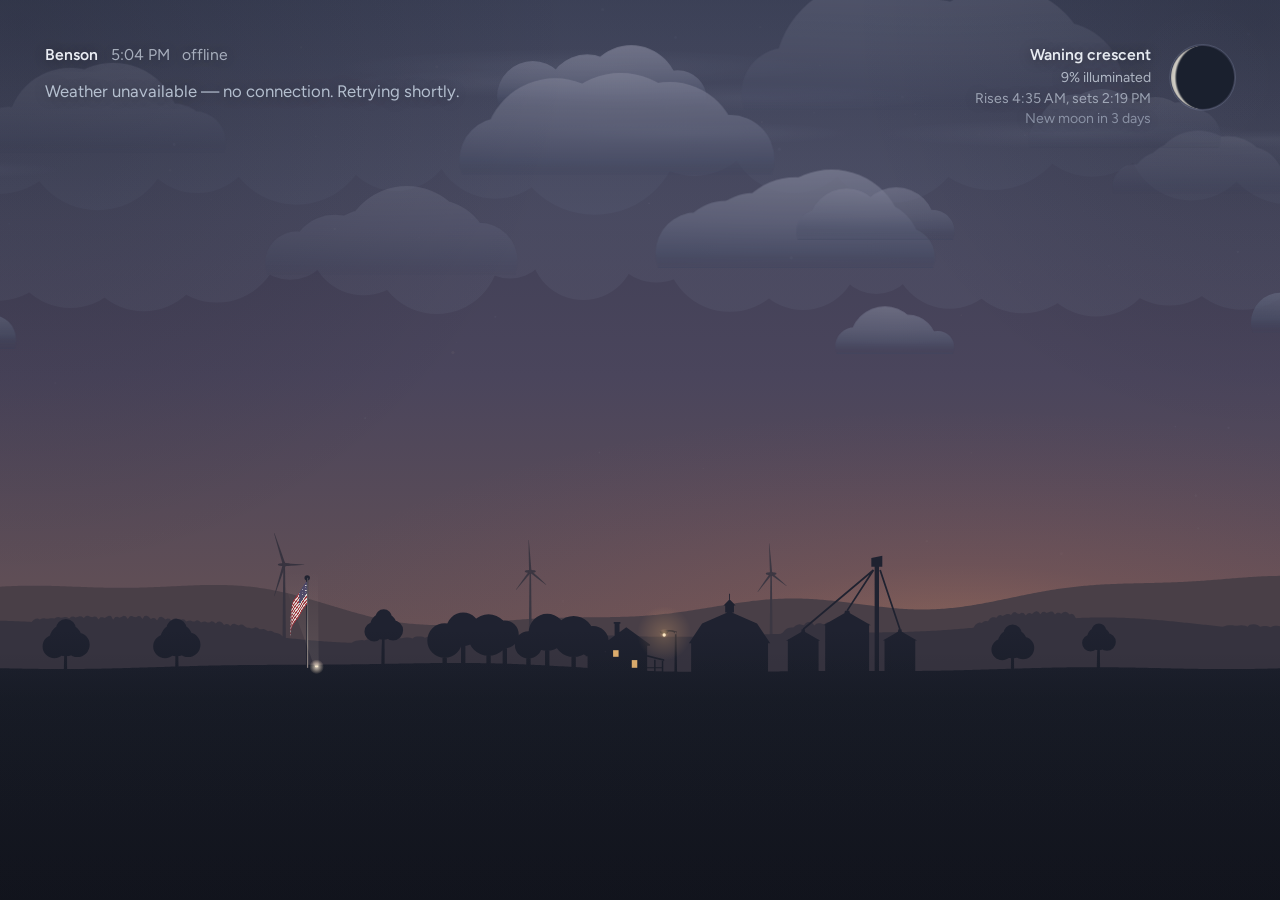
==== index.html @ 3f5baf77 "Build 26: de-duplicate saved places Co-Authored-By: Claude Opus 5.5 <noreply@anthropic.com> Claude-S" ====
<!DOCTYPE html>
<html lang="en">
<head>
<meta charset="UTF-8">
<meta name="viewport" content="width=device-width, initial-scale=1.0, viewport-fit=cover">
<!-- web app (iPhone "Add to Home Screen" / Android "Install") -->
<link rel="manifest" href="manifest.webmanifest">
<link rel="apple-touch-icon" href="apple-touch-icon.png">
<meta name="apple-mobile-web-app-capable" content="yes">
<meta name="mobile-web-app-capable" content="yes">
<meta name="apple-mobile-web-app-title" content="Njord">
<meta name="apple-mobile-web-app-status-bar-style" content="black">
<meta name="theme-color" content="#0b0f16">
<title>Njord Weather</title>
<link rel="preconnect" href="https://fonts.googleapis.com">
<link rel="preconnect" href="https://fonts.gstatic.com" crossorigin>
<link href="https://fonts.googleapis.com/css2?family=Figtree:wght@400;500;600;700&family=Fraunces:opsz,wght@9..144,300;9..144,400&display=swap" rel="stylesheet">
<style>
  * { margin:0; padding:0; box-sizing:border-box; }
  html,body { width:100%; height:100%; overflow:hidden; background:#05070f;
              font-family:Figtree,"Segoe UI",system-ui,sans-serif; }
  #sky { position:fixed; inset:0; display:block; }
  /* Search panel. Hidden until the pointer visits the top-centre strip; it
     retires itself on a deadline so it can never be left open on a desktop. */
  :root{ --topStack: 20px; }
  /* top follows --topStack, which the canvas sets to the bottom of whatever
     it has drawn in the top-centre strip (warning banner, debug badge, both,
     or neither). No fixed clearance to get wrong. */
  #ui{position:fixed;left:50%;top:var(--topStack);transform:translateX(-50%) translateY(-6px);
      width:330px;z-index:10;opacity:0;pointer-events:none;
      transition:opacity .4s ease, transform .4s ease, top .2s ease;
      font:400 11px/1.45 -apple-system,'Segoe UI',Roboto,Helvetica,Arial,sans-serif}
  #ui.on{opacity:1;pointer-events:auto;transform:translateX(-50%) translateY(0)}
  #q{width:100%;padding:10px 15px;background:rgba(10,14,22,.72);color:#eef3ff;
     border:1px solid rgba(200,215,240,.20);border-radius:20px;outline:none;
     font:500 14px/1 Figtree,"Segoe UI",system-ui,sans-serif;
     -webkit-backdrop-filter:blur(10px);backdrop-filter:blur(10px)}
  #q::placeholder{color:rgba(190,204,226,.6)}
  #q:focus{border-color:rgba(120,224,242,.55)}
  #res:empty{display:none}
  #res{margin-top:4px;background:rgba(10,15,28,.9);border:1px solid rgba(160,190,235,.16);
       border-radius:12px;overflow:hidden;
       -webkit-backdrop-filter:blur(9px);backdrop-filter:blur(9px)}
  .r{padding:8px 15px;color:#d2dcec;cursor:pointer;font-size:13px;
     border-bottom:1px solid rgba(160,190,235,.08)}
  .r:last-child{border-bottom:none}
  .r:hover,.r.sel{background:rgba(120,224,242,.14);color:#fff}
  .r i{color:rgba(150,172,206,.72);font-style:normal}
  /* settings: a gear in the search pill opens a panel under it */
  #qrow{position:relative}
  #q{padding-right:46px}
  #gear{position:absolute;right:5px;top:50%;transform:translateY(-50%);width:32px;height:32px;
        border:none;border-radius:50%;background:transparent;color:rgba(200,214,236,.7);
        cursor:pointer;font-size:17px;line-height:32px;text-align:center}
  #gear:hover,#gear.on{background:rgba(120,224,242,.14);color:#fff}
  /* on-screen keyboard (v44): wallpaper hosts pass the mouse through but not
     the keyboard, so the search box can be filled by clicking */
  #q{padding-right:80px}
  #kbBtn{position:absolute;right:40px;top:50%;transform:translateY(-50%);width:32px;height:32px;
         border:none;border-radius:50%;background:transparent;color:rgba(200,214,236,.7);
         cursor:pointer;font-size:16px;line-height:32px;text-align:center;padding:0}
  #kbBtn:hover,#kbBtn.on{background:rgba(120,224,242,.14);color:#fff}
  #kb{margin-top:6px;padding:8px;background:rgba(10,15,28,.93);border:1px solid rgba(160,190,235,.16);
      border-radius:12px;-webkit-backdrop-filter:blur(9px);backdrop-filter:blur(9px);user-select:none}
  #kb[hidden]{display:none}
  #kb .row{display:flex;gap:4px;justify-content:center;margin-top:4px}
  #kb .row:first-child{margin-top:0}
  #kb button{flex:0 0 26px;height:30px;padding:0;border:1px solid rgba(160,190,235,.16);border-radius:7px;
             background:rgba(255,255,255,.05);color:#e6eefb;cursor:pointer;
             font:500 13px/1 Figtree,"Segoe UI",system-ui,sans-serif}
  #kb button:hover{background:rgba(120,224,242,.18);color:#fff}
  #kb button:active{background:rgba(120,224,242,.32)}
  #kb button.wide{flex:1 1 auto}
  #kb button.go{background:rgba(120,224,242,.22);border-color:rgba(120,224,242,.4)}
  #set{margin-top:6px;padding:12px 14px 13px;background:rgba(10,15,28,.93);
       border:1px solid rgba(160,190,235,.16);border-radius:12px;color:#d2dcec;
       font:400 12.5px/1.4 Figtree,"Segoe UI",system-ui,sans-serif;
       -webkit-backdrop-filter:blur(9px);backdrop-filter:blur(9px)}
  #set[hidden]{display:none}
  #set:not([hidden]) ~ #hint{display:none}
  #set h4{font:600 10px/1 Figtree,system-ui,sans-serif;letter-spacing:.14em;text-transform:uppercase;
          color:rgba(150,174,208,.75);margin:12px 0 7px}
  #set h4:first-child{margin-top:0}
  #credits{font-size:10.5px;line-height:1.5;color:rgba(170,188,216,.66)}
  #credits .cr-by{font-weight:600;color:rgba(214,226,246,.85);margin-bottom:3px}
  #credits a{color:rgba(150,222,240,.85);text-decoration:none}
  #credits a:hover{text-decoration:underline}
  .seg{display:flex;gap:5px;flex-wrap:wrap}
  .seg button,.chips button{flex:1;padding:6px 8px;border-radius:8px;cursor:pointer;
       background:rgba(255,255,255,.04);border:1px solid rgba(160,190,235,.16);color:#c6d3e8;
       font:500 12px/1.2 Figtree,"Segoe UI",system-ui,sans-serif;white-space:nowrap}
  .chips{display:grid;grid-template-columns:1fr 1fr;gap:5px}
  .seg button:hover,.chips button:hover{border-color:rgba(120,224,242,.45);color:#fff}
  .seg button.on,.chips button.on{background:rgba(120,224,242,.16);border-color:rgba(120,224,242,.5);color:#fff}
  #homeTxt{color:rgba(200,214,236,.75);margin-bottom:6px}
  #testRow{display:flex;align-items:center;justify-content:space-between;gap:10px}
  #testRow small{display:block;color:rgba(150,174,208,.65);font-size:11px}
  #bTest{flex:0 0 auto;width:42px;height:24px;border-radius:12px;border:1px solid rgba(160,190,235,.25);
         background:rgba(255,255,255,.06);position:relative;cursor:pointer}
  #bTest::after{content:"";position:absolute;left:3px;top:3px;width:16px;height:16px;border-radius:50%;
         background:#9fb0c8;transition:left .15s ease}
  #bTest.on{background:rgba(120,224,242,.35);border-color:rgba(120,224,242,.6)}
  #bTest.on::after{left:21px;background:#fff}
  /* outside test mode the rig does not exist as far as the user can tell */
  body:not(.test) #rig, body:not(.test) #rigTab{display:none}
  #aurPop{position:fixed;z-index:30;max-width:300px;padding:11px 14px;border-radius:10px;
          background:rgba(8,18,16,.94);border:1px solid rgba(120,240,170,.35);color:#d8efe3;
          font:400 12.5px/1.45 Figtree,"Segoe UI",system-ui,sans-serif;
          -webkit-backdrop-filter:blur(9px);backdrop-filter:blur(9px)}
  #aurPop[hidden]{display:none}
  #aurPop b{display:block;color:#9ff5c4;font-weight:600;margin-bottom:4px}
  #hint{text-align:center;color:rgba(200,212,232,.5);margin-top:6px;font:400 11.5px/1 Figtree,system-ui,sans-serif}

  /* ---- test rig --------------------------------------------------------
     Docked left, collapsible, and scrollable. It deliberately does NOT float
     over the middle of the screen: the readouts being tested live in the four
     corners, and a centred panel would hide the thing you are checking. */
  #rig{position:fixed;left:0;top:0;bottom:0;width:318px;z-index:20;
       background:rgba(8,12,22,.93);border-right:1px solid rgba(150,180,230,.18);
       -webkit-backdrop-filter:blur(12px);backdrop-filter:blur(12px);
       overflow-y:auto;overflow-x:hidden;
       font:400 11px/1.45 -apple-system,'Segoe UI',Roboto,Helvetica,Arial,sans-serif;
       color:#c8d6ec;transition:transform .22s ease;padding:0 0 22px}
  #rig.hide{transform:translateX(-318px)}
  #rigTab{position:fixed;left:318px;top:14px;z-index:21;cursor:pointer;
       background:rgba(8,12,22,.93);border:1px solid rgba(150,180,230,.18);
       border-left:none;border-radius:0 4px 4px 0;padding:9px 8px;
       color:#9fb6d8;font-weight:700;font-size:9px;line-height:1;letter-spacing:.14em;
       writing-mode:vertical-rl;transition:left .22s ease;user-select:none}
  #rig.hide + #rigTab{left:0}
  #rigTab:hover{color:#eaf2ff;border-color:rgba(120,224,242,.45)}
  .sec{border-bottom:1px solid rgba(150,180,230,.10);padding:11px 14px 13px}
  .sec h3{font-weight:700;font-size:9px;line-height:1;letter-spacing:.17em;text-transform:uppercase;
          color:rgba(140,168,206,.78);margin-bottom:9px;display:flex;
          justify-content:space-between;align-items:center}
  .sec h3 em{font-style:normal;color:rgba(122,200,236,.9);letter-spacing:.06em}
  .row{display:flex;align-items:center;gap:8px;margin:6px 0}
  .row label{flex:0 0 74px;color:rgba(150,174,208,.85);font-size:10.5px}
  .row output{flex:0 0 62px;text-align:right;color:#dceaff;
              font:600 10.5px/1 ui-monospace,Menlo,Consolas,monospace}
  input[type=range]{flex:1;height:3px;-webkit-appearance:none;appearance:none;
       background:rgba(150,180,230,.24);border-radius:2px;outline:none;min-width:0}
  input[type=range]::-webkit-slider-thumb{-webkit-appearance:none;width:13px;height:13px;
       border-radius:50%;background:#7ec8ee;cursor:pointer;border:none}
  input[type=range]::-moz-range-thumb{width:13px;height:13px;border-radius:50%;
       background:#7ec8ee;cursor:pointer;border:none}
  select,.btn{background:rgba(16,24,40,.9);color:#d6e4fa;
       border:1px solid rgba(150,180,230,.22);border-radius:3px;
       font-weight:500;font-size:10.5px;line-height:1;padding:6px 8px;cursor:pointer;outline:none}
  select{width:100%}
  select:focus,.btn:focus{border-color:rgba(120,224,242,.55)}
  .btn:hover{background:rgba(30,46,74,.95);color:#fff}
  .btn.on{background:rgba(52,120,170,.5);border-color:rgba(120,224,242,.6);color:#fff}
  .btn.warn{border-color:rgba(226,120,110,.5);color:#ffc9c2}
  .btn.warn:hover{background:rgba(120,40,36,.6)}
  .grid{display:grid;grid-template-columns:1fr 1fr;gap:5px}
  .grid3{display:grid;grid-template-columns:1fr 1fr 1fr;gap:5px}
  .grid4{display:grid;grid-template-columns:1fr 1fr 1fr 1fr;gap:4px}
  .pill{font-weight:600;font-size:8.5px;line-height:1;letter-spacing:.1em;text-transform:uppercase;
        padding:3px 6px;border-radius:2px;background:rgba(120,224,242,.16);
        color:#9fdcf2}
  .pill.live{background:rgba(120,220,150,.16);color:#9fe0b4}
  .pill.ovr{background:rgba(240,170,90,.18);color:#ffcc8f}
  #rdout{font:500 10px/1.55 ui-monospace,Menlo,Consolas,monospace;
         color:rgba(176,200,232,.9);white-space:pre}
  #keys{font-weight:400;font-size:10px;line-height:1.7;color:rgba(150,174,208,.8)}
  #keys b{color:#cfe2fa;font-weight:600;display:inline-block;min-width:44px;
          font-family:ui-monospace,Menlo,Consolas,monospace}
  #q2{width:100%;padding:7px 9px;background:rgba(16,24,40,.9);color:#eef3ff;
      border:1px solid rgba(150,180,230,.22);border-radius:3px;outline:none;
      font-weight:500;font-size:10.5px;line-height:1}
  #q2:focus{border-color:rgba(120,224,242,.55)}
  #res2{margin-top:4px;max-height:150px;overflow:auto}
  #res2 .r{padding:6px 8px;font-size:10.5px}

  /* ---- alert detail ----------------------------------------------------
     Opened by clicking the banner. HTML rather than canvas: alert text runs
     to several hundred words with hard line breaks, and wrapping, scrolling
     and text selection are all free here and all painful on a canvas. */
  #alertBox{position:fixed;z-index:30;left:50%;top:0;transform:translateX(-50%);
      width:min(680px,72vw);max-height:76vh;display:none;
      background:rgba(9,13,24,.96);border:1px solid rgba(150,180,230,.22);
      border-radius:5px;box-shadow:0 18px 60px rgba(0,0,0,.55);
      -webkit-backdrop-filter:blur(14px);backdrop-filter:blur(14px);
      font:400 12px/1.6 -apple-system,'Segoe UI',Roboto,Helvetica,Arial,sans-serif;
      color:#cfdcf0;overflow:hidden;flex-direction:column}
  #alertBox.on{display:flex}
  #abHead{padding:12px 15px;display:flex;align-items:flex-start;gap:10px;
      border-bottom:1px solid rgba(150,180,230,.16);flex:0 0 auto}
  #abSev{flex:0 0 auto;font-weight:700;font-size:9px;line-height:1;letter-spacing:.14em;
      text-transform:uppercase;padding:5px 8px;border-radius:3px;margin-top:1px}
  #abTitle{flex:1;min-width:0}
  #abTitle h4{font-weight:700;font-size:14px;line-height:1.35;color:#f2f7ff;margin-bottom:3px}
  #abTitle div{font-weight:400;font-size:10.5px;line-height:1.5;color:rgba(150,174,208,.85)}
  #abClose{flex:0 0 auto;cursor:pointer;color:rgba(150,174,208,.7);
      font-weight:400;font-size:19px;line-height:1;padding:0 3px;user-select:none}
  #abClose:hover{color:#fff}
  #abBody{padding:13px 15px 16px;overflow-y:auto;flex:1 1 auto}
  #abBody h5{font-weight:700;font-size:9px;line-height:1;letter-spacing:.15em;text-transform:uppercase;
      color:rgba(140,168,206,.75);margin:14px 0 5px}
  #abBody h5:first-child{margin-top:0}
  #abBody p{white-space:pre-wrap;word-break:break-word;color:rgba(206,220,240,.92)}
  #abBody p.instr{color:#ffd9a8}
  #abNav{padding:9px 15px;border-top:1px solid rgba(150,180,230,.14);
      display:flex;align-items:center;justify-content:space-between;gap:8px;
      flex:0 0 auto;font-size:10.5px;color:rgba(150,174,208,.8)}
  #abNav button{background:rgba(18,26,44,.9);color:#d6e4fa;
      border:1px solid rgba(150,180,230,.24);border-radius:3px;
      font-weight:500;font-size:10.5px;line-height:1;padding:5px 10px;cursor:pointer}
  #abNav button:hover{background:rgba(32,48,78,.95);color:#fff}
  #abNav button[disabled]{opacity:.35;cursor:default}
  .sevX{background:rgba(214,60,90,.22);color:#ff9fb4}
  .sevS{background:rgba(226,88,60,.22);color:#ffb098}
  .sevM{background:rgba(232,150,52,.22);color:#ffcf92}
  .sevN{background:rgba(226,200,70,.20);color:#f0dd9a}
  .sevU{background:rgba(150,170,200,.18);color:#c2d2e8}
</style>
<link rel="stylesheet" href="phone.css">
</head>
<body>
<!-- Njord Weather app: loading screen (fjord, aurora, longship). phone.js lifts it once the first forecast is in. -->
<div id="njLoad" style="position:fixed;inset:0;z-index:100;background:#0E1A33;transition:opacity .5s ease">
<svg viewBox="0 0 108 200" preserveAspectRatio="xMidYMax slice" style="position:absolute;inset:0;width:100%;height:100%">
<defs><linearGradient id="njSky" x1="0" y1="0" x2="0" y2="1"><stop offset="0" stop-color="#0B1630"/><stop offset=".62" stop-color="#2A3560"/><stop offset="1" stop-color="#6B5478"/></linearGradient></defs>
<rect width="108" height="200" fill="url(#njSky)"/>
<path d="M-4,86 C18,62 40,82 60,66 C76,54 92,60 112,52" stroke="#78F0AA" stroke-opacity=".8" stroke-width="5" fill="none" stroke-linecap="round"/>
<path d="M-4,96 C20,76 42,92 62,78 C78,68 94,72 112,66" stroke="#78E0F2" stroke-opacity=".3" stroke-width="3" fill="none" stroke-linecap="round"/>
<circle cx="84" cy="100" r="6.5" fill="#F4F1E6"/>
<g fill="#fff" fill-opacity=".7"><circle cx="14" cy="40" r=".6"/><circle cx="40" cy="28" r=".5"/><circle cx="70" cy="36" r=".6"/><circle cx="96" cy="80" r=".5"/><circle cx="22" cy="110" r=".5"/></g>
<path fill="#56658E" d="M0,160 L18,140 L30,148 L48,126 L64,142 L80,128 L108,148 L108,200 L0,200 Z"/>
<path fill="#E6ECF6" d="M48,126 L42,133 L45,132 L48,135 L51,132 L54,133 Z"/>
<path fill="#E6ECF6" d="M80,128 L75,133 L78,133 L80,136 L83,133 Z"/>
<path fill="#141B2C" d="M0,176 L22,152 L36,160 L58,138 L78,156 L92,148 L108,158 L108,200 L0,200 Z"/>
<path d="M0,176 L22,152 L36,160 L58,138 L78,156 L92,148 L108,158" fill="none" stroke="#B9C8E8" stroke-opacity=".7" stroke-width="1" stroke-linejoin="round"/>
<rect x="0" y="172" width="108" height="28" fill="#0F1A2C"/>
<g transform="translate(34,150) scale(.42)">
<line x1="56" y1="34" x2="56" y2="76" stroke="#E9D9B8" stroke-width="2.4"/>
<path d="M42,38 L72,38 C75,50 75,60 72,68 L42,68 C45,58 45,48 42,38 Z" fill="#C8463C"/>
<path d="M42,38 L72,38 C75,50 75,60 72,68 L42,68 C45,58 45,48 42,38 Z M49,38 L49,68 M57,38 L57,68 M65,38 L65,68" fill="none" stroke="#F1E6D0" stroke-width="2"/>
<path d="M28,76 L84,76 C82,83 74,87 56,87 C40,87 31,83 28,76 Z" fill="#E9D9B8"/>
<path d="M84,76 C88,72 90,68 88,64 M28,76 C24,72 23,68 25,64" stroke="#E9D9B8" stroke-width="3" fill="none" stroke-linecap="round"/></g>
<path d="M8,188 C18,185 24,191 34,188 C44,185 50,191 60,188 C70,185 76,191 86,188 C94,186 98,189 102,188" stroke="#7FC8E6" stroke-opacity=".8" stroke-width="1.4" fill="none" stroke-linecap="round"/>
</svg>
<div style="position:absolute;left:0;right:0;top:20%;text-align:center;color:#F4F1E6;font:300 40px/1.1 Fraunces,Georgia,serif;letter-spacing:.5px;text-shadow:0 2px 12px rgba(0,0,0,.4)">Njord Weather
<div style="font:500 13px/1.4 Figtree,system-ui,sans-serif;letter-spacing:.18em;text-transform:uppercase;opacity:.7;margin-top:10px">Reading the sky&hellip;</div></div>
</div>
<canvas id="sky"></canvas>
<div id="aurPop" hidden><b></b><span></span></div>
<div id="ui">
  <div id="qrow">
    <input id="q" placeholder="Search a place" autocomplete="off" spellcheck="false">
    <button id="kbBtn" title="On-screen keyboard" aria-label="On-screen keyboard">&#9000;</button>
    <button id="gear" title="Settings" aria-label="Settings">&#9881;</button>
  </div>
  <!-- v48: keyboard first, results under it, so suggestions appearing while you
       type never push the keys out from under your cursor -->
  <div id="kb" hidden></div>
  <div id="res"></div>
  <div id="set" hidden>
    <h4>Units</h4>
    <div class="seg"><button data-units="imperial">&deg;F &middot; mph</button><button data-units="metric">&deg;C &middot; km/h</button></div>
    <h4>Clock</h4>
    <div class="seg"><button data-clock="12">12-hour</button><button data-clock="24">24-hour</button></div>
    <h4>Home location</h4>
    <div id="homeTxt"></div>
    <div class="seg"><button id="sHomeSet">Make current place home</button></div>
    <div class="seg" style="margin-top:5px"><button id="sHomeGo">Go home</button><button id="sDevice">Use device location</button></div>
    <div id="locMsg" style="margin-top:6px;font-size:11.5px;color:rgba(200,214,236,.72)"></div>
    <h4>Show</h4>
    <div class="chips">
      <button data-show="showHourly">Hourly timeline</button>
      <button data-show="showCards">Daily forecast</button>
      <button data-show="showMoon">Moon</button>
      <button data-show="showSunArc">Daylight</button>
      <button data-show="showTurbines">Wind turbines</button>
      <button data-show="showFlag">Flag</button>
      <button data-show="flagDesign">Country flag</button>
      <button data-show="flagLight">Flag light</button>
      <button data-show="showAurora">Aurora</button>
      <button data-show="showLandmarks">Landmarks</button>
      <button data-show="rainOnGlass">Rain on glass</button>
    </div>
    <h4>About</h4>
    <div id="credits">
      <div id="appVer" class="cr-by" hidden></div>
      <div class="cr-by">Designed and directed by Aaran</div>
      <div style="margin-bottom:4px">Built with AI assistance (Claude and Copilot).</div>
      Weather, geocoding, elevation and satellite data by <a href="https://open-meteo.com/" target="_blank" rel="noopener">Open-Meteo.com</a> (CC BY 4.0).
      Terrain from Copernicus DEM GLO-90; ground type from Copernicus Climate Change Service / ERA5 information.
      US alerts from the National Weather Service; aurora data from NOAA SWPC.
      Flags by <a href="https://flagpedia.net/" target="_blank" rel="noopener">Flagpedia.net</a>.
      Holidays from <a href="https://date.nager.at/" target="_blank" rel="noopener">Nager.Date</a>.
      Not affiliated with or endorsed by NOAA or the National Weather Service. Forecasts are for general interest only.
    </div>
  </div>
  <div id="hint">Enter to choose, Esc to close</div>
</div>

<!-- ===================== TEST RIG ===================== -->
<div id="rig">
  <div class="sec">
    <h3>Weather Test Rig <em id="rigMode">LIVE</em></h3>
    <div class="grid">
      <button class="btn warn" id="bReset">Reset all &rarr; live</button>
      <button class="btn" id="bSynth">Synthetic feed</button>
    </div>
  </div>

  <div class="sec">
    <h3>Place <span class="pill" id="pPlace"></span></h3>
    <input id="q2" placeholder="Search a city&hellip;" autocomplete="off" spellcheck="false">
    <div id="res2"></div>
    <div class="grid3" style="margin-top:6px">
      <button class="btn" data-city="Willmar|45.1219|-95.0433|America/Chicago|21000|US">Willmar</button>
      <button class="btn" data-city="Reykjavik|64.1466|-21.9426|Atlantic/Reykjavik|135000|IS">Reykjavik</button>
      <button class="btn" data-city="Tromso|69.6492|18.9553|Europe/Oslo|77000|NO">Troms&oslash;</button>
      <button class="btn" data-city="Singapore|1.3521|103.8198|Asia/Singapore|5600000|SG">Singapore</button>
      <button class="btn" data-city="Sydney|-33.8688|151.2093|Australia/Sydney|5300000|AU">Sydney</button>
      <button class="btn" data-city="Ushuaia|-54.8019|-68.303|America/Argentina/Ushuaia|57000|AR">Ushuaia</button>
    </div>
    <div style="margin-top:7px;color:rgba(150,174,208,.62);font-size:9.5px">
      Selecting a place clears every override below and returns to live data.
    </div>
  </div>

  <div class="sec">
    <h3>Time <span class="pill" id="pTime">live</span></h3>
    <div class="row"><label>Hour</label>
      <input type="range" id="sHour" min="0" max="1439" step="5" value="720">
      <output id="oHour">--</output></div>
    <div class="row"><label>Day offset</label>
      <input type="range" id="sDay" min="-180" max="180" step="1" value="0">
      <output id="oDay">0 d</output></div>
    <div class="grid4" style="margin-top:6px">
      <button class="btn" id="bRise">Rise</button>
      <button class="btn" id="bNoon">Noon</button>
      <button class="btn" id="bSet">Set</button>
      <button class="btn" id="bMid">Midnight</button>
    </div>
    <div class="row" style="margin-top:8px"><label>Play &times;</label>
      <input type="range" id="sSpeed" min="0" max="5000" step="50" value="0">
      <output id="oSpeed">off</output></div>
  </div>

  <div class="sec">
    <h3>Conditions <span class="pill" id="pCond">live</span></h3>
    <div id="skySrc" style="margin:-2px 0 7px;font-size:10px;color:rgba(150,174,208,.75)"></div>
    <select id="selCode"></select>
    <div class="grid4" style="margin-top:6px">
      <button class="btn" data-preset="clear">Clear</button>
      <button class="btn" data-preset="rain">Rain</button>
      <button class="btn" data-preset="snow">Snow</button>
      <button class="btn" data-preset="thunder">Storm</button>
      <button class="btn" data-preset="fog">Fog</button>
      <button class="btn" data-preset="blizzard">Blizzard</button>
      <button class="btn" data-preset="wind">Windy</button>
      <button class="btn" data-preset="overcast">Grey</button>
    </div>
    <div class="row" style="margin-top:8px"><label>Cloud</label>
      <input type="range" id="sCloud" min="0" max="100" step="1" value="50">
      <output id="oCloud">--</output></div>
    <div class="row"><label>Intensity</label>
      <input type="range" id="sRate" min="0" max="100" step="1" value="60">
      <output id="oRate">--</output></div>
  </div>

  <div class="sec">
    <h3>Wind <span class="pill" id="pWind">live</span></h3>
    <div class="row"><label>Sustained</label>
      <input type="range" id="sWind" min="0" max="80" step="1" value="8">
      <output id="oWind">--</output></div>
    <div class="row"><label>Gust</label>
      <input type="range" id="sGust" min="0" max="110" step="1" value="12">
      <output id="oGust">--</output></div>
    <div class="row"><label>From</label>
      <input type="range" id="sDir" min="0" max="359" step="1" value="270">
      <output id="oDir">--</output></div>
  </div>

  <div class="sec">
    <h3>Readings <span class="pill" id="pTemp">live</span></h3>
    <div class="row"><label>Temp</label>
      <input type="range" id="sTemp" min="-60" max="130" step="1" value="60">
      <output id="oTemp">--</output></div>
    <div class="row"><label>Feels</label>
      <input type="range" id="sFeel" min="-80" max="140" step="1" value="58">
      <output id="oFeel">--</output></div>
    <div class="row"><label>Humidity</label>
      <input type="range" id="sHum" min="0" max="100" step="1" value="60">
      <output id="oHum">--</output></div>
  </div>

  <div class="sec">
    <h3>Warnings <span class="pill" id="pWarn">live</span></h3>
    <div class="grid4">
      <button class="btn" data-alert="extreme">Extreme</button>
      <button class="btn" data-alert="severe">Severe</button>
      <button class="btn" data-alert="moderate">Moderate</button>
      <button class="btn" data-alert="minor">Minor</button>
    </div>
    <div class="grid3" style="margin-top:5px">
      <button class="btn" data-alert="multi">3 at once</button>
      <button class="btn" data-alert="long">Long text</button>
      <button class="btn warn" data-alert="none">Clear</button>
    </div>
    <div style="margin-top:7px;color:rgba(150,174,208,.62);font-size:9.5px">
      Live alerts come from api.weather.gov and only exist for US places.
      Click the banner on the wallpaper to read the full text.
    </div>
  </div>

  <div class="sec">
    <h3>Aurora <span class="pill" id="pAur">live</span></h3>
    <div class="grid4">
      <button class="btn" data-aur="">Live</button>
      <button class="btn" data-aur="2">Quiet</button>
      <button class="btn" data-aur="5">G1</button>
      <button class="btn" data-aur="7">G3</button>
    </div>
    <div id="aurTxt" style="margin-top:7px;color:rgba(150,174,208,.75);font-size:10px;white-space:pre-line"></div>
  </div>
  <div class="sec">
    <h3>Landscape <span class="pill" id="pLand">live</span></h3>
    <select id="selLM" style="width:100%;margin-bottom:6px"></select>
    <div id="lmTxt" style="margin:-2px 0 7px;color:rgba(150,174,208,.75);font-size:10px"></div>
    <div class="grid4">
      <button class="btn" data-terrain="">Live</button>
      <button class="btn" data-terrain="flat">Flat</button>
      <button class="btn" data-terrain="mountains">Mtns</button>
      <button class="btn" data-terrain="fjord">Fjord</button>
    </div>
    <div class="grid4" style="margin-top:5px">
      <button class="btn" data-biome="green">Green</button>
      <button class="btn" data-biome="dry">Steppe</button>
      <button class="btn" data-biome="desert">Desert</button>
      <button class="btn" data-biome="cold">Tundra</button>
    </div>
    <div class="grid4" style="margin-top:5px">
      <button class="btn" data-settle="farm">Farm</button>
      <button class="btn" data-settle="town">Town</button>
      <button class="btn" data-settle="city">City</button>
      <button class="btn" data-settle="wild">Wild</button>
    </div>
    <div style="margin-top:7px;color:rgba(150,174,208,.62);font-size:9.5px">
      Live skyline comes from elevation data, ground type from last year's
      rainfall and temperature, and farm/town/city from population. Click a
      ground type or setting again to return it to live.
    </div>
  </div>
  <div class="sec">
    <h3>Units &amp; display</h3>
    <div class="grid">
      <button class="btn" id="bUnits">&deg;F &middot; mph</button>
      <button class="btn" id="bClock">12-hour</button>
    </div>
    <div class="grid" style="margin-top:5px">
      <button class="btn on" id="bCards">Days</button>
      <button class="btn on" id="bHourly">Timeline</button>
      <button class="btn on" id="bMoon">Moon</button>
      <button class="btn on" id="bArc">Daylight</button>
    </div>
    <div class="grid" style="margin-top:5px">
      <button class="btn on" id="bTurb">Turbines</button>
      <button class="btn on" id="bFlag">Flag</button>
    </div>
    <div class="grid" style="margin-top:5px">
      <button class="btn on" id="bFlagD">Country flag</button>
      <button class="btn on" id="bFlagL">Flag light</button>
    </div>
    <div style="margin-top:7px;color:rgba(150,174,208,.62);font-size:9.5px">
      Units re-fetch from the API in the requested unit, so a live feed stays
      authoritative rather than being converted twice.
    </div>
  </div>

  <div class="sec">
    <h3>Computed output</h3>
    <div id="rdout">&mdash;</div>
  </div>

  <div class="sec">
    <h3>Keyboard</h3>
    <div id="keys">
      <b>~</b> show / hide this panel<br>
      <b>[ ]</b> hour back / forward<br>
      <b>{ }</b> ten minutes<br>
      <b>, .</b> day back / forward<br>
      <b>- =</b> month back / forward<br>
      <b>\</b> jump past local midnight<br>
      <b>0</b> reset everything to live<br>
      <b>1-9</b> condition presets<br>
      <b>`</b> clear condition override<br>
      <b>u</b> toggle units<br>
      <b>p</b> play / pause time<br>
      <b>w</b> open / close the warning<br>
      <b>esc</b> close the warning
    </div>
  </div>
</div>
<div id="rigTab">TEST RIG</div>

<!-- alert detail, opened by clicking the banner -->
<div id="alertBox">
  <div id="abHead">
    <span id="abSev" class="sevU">&mdash;</span>
    <div id="abTitle"><h4>&mdash;</h4><div>&mdash;</div></div>
    <span id="abClose" title="Close (Esc)">&times;</span>
  </div>
  <div id="abBody"></div>
  <div id="abNav">
    <button id="abPrev">&larr; Prev</button>
    <span id="abCount">&mdash;</span>
    <button id="abNext">Next &rarr;</button>
  </div>
</div>
<script>
"use strict";
/* =========================================================================
   WEATHER — living desktop wallpaper
   Hero  : a layered prairie landscape whose light, colour and depth carry
           the current conditions. Motion is deliberately slow and ambient:
           drifting clouds, leaning trees, a rain curtain, falling snow, a
           yard light after dusk. See LANDSCAPE SCENE below.
   Panels: now (temp, feels-like, wind), a shaded moon with phase and
           rise/set, a 24-hour timeline carrying daylight, sunrise/sunset,
           temperature, precipitation chance and wind, and a four-day list
           with temperature range bars.
   All astronomy is self-contained: NOAA solar equations, Meeus ch.47 lunar
   ephemeris, and a bisection rise/set solver. No key, no library.
   Weather via keyless Open-Meteo; degrades to a readable offline state -
   the sky, sun arc and moon are pure astronomy and keep working with no
   network at all.

   Notes on a few things that are less obvious than they look:
     - Precipitation angle comes from the ratio of wind speed to the drop's
       own fall speed, not from a constant, so it scales with the forecast
       and with the canvas instead of being decorative.
     - Clouds are pre-rendered to offscreen sprites once per look-change.
       Rebuilding them on the scene's 20s refresh cost ~30 canvases a minute
       and snapped every cloud back to its seed position.
     - The particle field is topped up rather than reseeded for the same
       reason: a full reseed teleported the rain three times a minute.
     - Rise/set is solved by bisection against each body's own horizon
       (-0.833 deg for the sun, +0.125 for the moon), which is the almanac
       convention, and it is checked against an independent algebraic
       solution to within about a minute.
   ========================================================================= */

/* ---- debug: time travel -------------------------------------------------
   Swaps the global Date, so sky, sun, moon, forecast alignment and the clock
   all move together. Set CONFIG.debugTime false to unbind.
     [  ]   hour back / forward        {  }   ten minutes
     ,  .   day  back / forward        -  =   month
     \\      jump to just after local midnight
     0      back to real time
     1-9    force a demo condition (see DEMO below); ` clears it            */
let TIME_OFFSET = 0;
let DEMO = null;
(function installDebug(){
  const _Date = Date;
  class ShiftedDate extends _Date {
    constructor(...a){ if(a.length === 0) super(_Date.now() + TIME_OFFSET); else super(...a); }
    static now(){ return _Date.now() + TIME_OFFSET; }
  }
  window.Date = ShiftedDate;
  const MIN = 60000, HOUR = 60*MIN, DAY = 24*HOUR;
  function invalidate(){ lastDraw = 0; if(typeof rebuildScene === "function") rebuildScene(); }
  function nudge(ms){ TIME_OFFSET += ms; invalidate();
    if(typeof syncRig === "function") syncRig(); }
  window.addEventListener("keydown", e => {
    if(typeof CONFIG === "undefined" || !CONFIG.debugTime || !CONFIG.testMode) return;
    if(document.activeElement && document.activeElement.tagName === "INPUT") return;
    if(e.key >= "1" && e.key <= "9"){ applyPreset(PRESET_ORDER[+e.key - 1]); e.preventDefault(); return; }
    if(e.key === "`"){ delete OVERRIDE.code; delete OVERRIDE.cloud; delete OVERRIDE.rate;
                       applyOverrides(); syncRig(); e.preventDefault(); return; }
    if(e.key === "~"){ toggleRig(); e.preventDefault(); return; }
    if(e.key === "u"){ toggleUnits(); e.preventDefault(); return; }
    if(e.key === "p"){ PLAY = PLAY ? 0 : 600; syncRig(); e.preventDefault(); return; }
    switch(e.key){
      case "[": nudge(-HOUR); break;
      case "]": nudge( HOUR); break;
      case "{": nudge(-10*MIN); break;
      case "}": nudge( 10*MIN); break;
      case ",": nudge(-DAY); break;
      case ".": nudge( DAY); break;
      case "-": nudge(-30*DAY); break;
      case "=": case "+": nudge(30*DAY); break;
      case "\\": {
        const p = zonedParts(new Date(), PLACE.tz);
        nudge(((1440 - (p.hour*60 + p.minute)) % 1440 + 60) * MIN);
        break;
      }
      case "0": resetAll(); break;
      default: return;
    }
    e.preventDefault();
  });
})();

/* ======================= CONFIG — edit this block ======================== */
const CONFIG = {
  units      : "imperial",   // "imperial" (F, mph, in) or "metric" (C, km/h, mm)
  clock24    : false,
  showSunArc : true,
  showMoon   : true,
  showHourly : true,
  showCards  : true,
  showTurbines: true,        // small wind farm on open farm/town land
  showFlag   : true,         // flag on the near ground, flying downwind
  flagDesign : true,         // show the place's country flag on the cloth
  flagLight  : true,         // small ground light on the flag after dusk
  flagFade   : 0.45,         // daytime fade so the flag sits in the scene (0 = full colour)
  debugTime  : true,
  testMode   : false,        // test rig + debug keys; toggled from the settings gear
  showLandmarks: true,       // famous structures near the place (Eiffel Tower, Opera House ...)
  showAurora : true,         // aurora curtains, note under the moon, storm (!) on day list
  rainOnGlass: true,         // drops landing and running down the "window" in rain
  maxFPS     : 30,           // ceiling; the loop idles far below this
  intensity  : 1.0,          // global multiplier on particle counts
  search     : true,
  /* Fallback if geolocation is blocked and nothing is saved. */
  home       : { name:"Benson, MN", short:"Benson",
                 lat:45.3142, lng:-95.5759, tz:"America/Chicago", pop:3480, cc:"US" }
};

/* ---- small helpers ------------------------------------------------------ */
const d2r = d => Math.PI * d / 180;
const r2d = r => 180 * r / Math.PI;
const clamp = (v,a,b) => Math.max(a, Math.min(b, v));
const lerp  = (a,b,t) => a + (b - a) * t;
const smooth = t => t*t*(3 - 2*t);
const norm360 = d => ((d % 360) + 360) % 360;
function rnd(){ return Math.random(); }
function rndSeeded(seed){
  let s = seed >>> 0;
  return () => { s ^= s<<13; s>>>=0; s ^= s>>>17; s ^= s<<5; s>>>=0; return s/4294967296; };
}

/* A sandboxed iframe (SharePoint preview) throws on any localStorage touch,
   so every access goes through this guard. Persistence is a nicety. */
const STORE = {
  get(k){ try { return window.localStorage.getItem(k); } catch(e){ return null; } },
  set(k,v){ try { window.localStorage.setItem(k,v); return true; } catch(e){ return false; } }
};
/* Settings chosen in the gear panel persist across sessions. */
const SETTING_KEYS = ["units","clock24","showHourly","showCards","showMoon","showSunArc",
                      "showTurbines","showFlag","flagDesign","flagLight","testMode","showAurora","showLandmarks","rainOnGlass"];
(function restoreSettings(){
  try {
    const j = JSON.parse(STORE.get("weather.settings") || "null");
    if(j) for(const k of SETTING_KEYS) if(k in j && k !== "testMode") CONFIG[k] = j[k];
    /* test mode is per session: a wallpaper should always start as a wallpaper */
    const h = JSON.parse(STORE.get("weather.home") || "null");
    if(h && isFinite(h.lat) && isFinite(h.lng)) CONFIG.home = h;
  } catch(e){}
})();
let SAVED_SETTINGS = "";
function saveSettings(){
  const o = {}; for(const k of SETTING_KEYS) o[k] = CONFIG[k];
  const j = JSON.stringify(o);
  if(j === SAVED_SETTINGS) return;          // syncRig runs often; only write on a real change
  SAVED_SETTINGS = j;
  STORE.set("weather.settings", j);
}
/* ---- time zones --------------------------------------------------------- */
let TZ_OK = true;
try { new Intl.DateTimeFormat("en-US",{timeZone:"UTC"}).format(new Date()); }
catch(e){ TZ_OK = false; }
function zonedParts(date, tz){
  if(!TZ_OK || !tz){
    return { year:date.getFullYear(), month:date.getMonth()+1, day:date.getDate(),
             hour:date.getHours(), minute:date.getMinutes(), second:date.getSeconds() };
  }
  const f = new Intl.DateTimeFormat("en-US",{ timeZone:tz, hour12:false,
    year:"numeric", month:"2-digit", day:"2-digit",
    hour:"2-digit", minute:"2-digit", second:"2-digit" });
  const p = {};
  for(const part of f.formatToParts(date)) if(part.type !== "literal") p[part.type] = parseInt(part.value,10);
  p.hour = p.hour % 24;
  return p;
}
function tzOffsetMin(date, tz){
  if(!TZ_OK || !tz) return -date.getTimezoneOffset();
  const p = zonedParts(date, tz);
  const asUTC = Date.UTC(p.year, p.month-1, p.day, p.hour, p.minute, p.second);
  return Math.round((asUTC - (date.getTime() - date.getMilliseconds())) / 60000);
}

/* ---- NOAA solar core ---------------------------------------------------- */
function julianDay(y,m,d){
  if(m<=2){ y-=1; m+=12; }
  const A=Math.floor(y/100), B=2-A+Math.floor(A/4);
  return Math.floor(365.25*(y+4716))+Math.floor(30.6001*(m+1))+d+B-1524.5;
}
const jC = jd => (jd-2451545)/36525;
const jdFromDate = date =>
  julianDay(date.getUTCFullYear(), date.getUTCMonth()+1, date.getUTCDate())
  + (date.getUTCHours()+date.getUTCMinutes()/60+date.getUTCSeconds()/3600)/24;
function gL(t){ let L=280.46646+t*(36000.76983+0.0003032*t); L%=360; return L<0?L+360:L; }
const gA  = t => 357.52911+t*(35999.05029-0.0001537*t);
function ceq(t){ const m=d2r(gA(t));
  return Math.sin(m)*(1.914602-t*(0.004817+0.000014*t))
       + Math.sin(2*m)*(0.019993-0.000101*t)
       + Math.sin(3*m)*0.000289; }
function aL(t){ const om=125.04-1934.136*t; return gL(t)+ceq(t)-0.00569-0.00478*Math.sin(d2r(om)); }
function obl(t){ const s=21.448-t*(46.8150+t*(0.00059-0.001813*t)), om=125.04-1934.136*t;
  return 23+(26+s/60)/60+0.00256*Math.cos(d2r(om)); }
const solarDec = t => r2d(Math.asin(Math.sin(d2r(obl(t)))*Math.sin(d2r(aL(t)))));
function eclToEq(lon, lat, eps){
  const l=d2r(lon), b=d2r(lat), e=d2r(eps);
  return {
    ra : norm360(r2d(Math.atan2(Math.sin(l)*Math.cos(e) - Math.tan(b)*Math.sin(e), Math.cos(l)))),
    dec: r2d(Math.asin(Math.sin(b)*Math.cos(e) + Math.cos(b)*Math.sin(e)*Math.sin(l)))
  };
}
function gmst(jd){
  const T = (jd-2451545)/36525;
  return norm360(280.46061837 + 360.98564736629*(jd-2451545)
                 + 0.000387933*T*T - T*T*T/38710000);
}
/* Altitude of a body at (ra,dec) seen from a place, at a given instant. */
function altOf(ra, dec, lat, lng, jd){
  const H = norm360(gmst(jd) + lng - ra);
  const ha = H > 180 ? H - 360 : H;
  return { ha, alt: r2d(Math.asin(
      Math.sin(d2r(lat))*Math.sin(d2r(dec))
    + Math.cos(d2r(lat))*Math.cos(d2r(dec))*Math.cos(d2r(ha)) )) };
}
function sunSky(place, date){
  const jd = jdFromDate(date), t = jC(jd);
  const eq = eclToEq(aL(t), 0, obl(t));
  const r = altOf(eq.ra, eq.dec, place.lat, place.lng, jd);
  return { ra:eq.ra, dec:eq.dec, ha:r.ha, alt:r.alt };
}

/* ---- Meeus ch.47 lunar ephemeris ---------------------------------------- */
const SYNODIC = 29.530588853;
function moonEcl(t){
  const Lp = norm360(218.3164477 + 481267.88123421*t),
        D  = norm360(297.8501921 + 445267.1114034*t),
        M  = norm360(357.5291092 +  35999.0502909*t),
        Mp = norm360(134.9633964 + 477198.8675055*t),
        F  = norm360( 93.2720950 + 483202.0175233*t);
  const R = d2r;
  const lon = Lp
    + 6.288774*Math.sin(R(Mp))      + 1.274027*Math.sin(R(2*D - Mp))
    + 0.658314*Math.sin(R(2*D))     + 0.213618*Math.sin(R(2*Mp))
    - 0.185116*Math.sin(R(M))       - 0.114332*Math.sin(R(2*F))
    + 0.058793*Math.sin(R(2*D - 2*Mp))
    + 0.057066*Math.sin(R(2*D - M - Mp))
    + 0.053322*Math.sin(R(2*D + Mp))
    + 0.045758*Math.sin(R(2*D - M))
    - 0.040923*Math.sin(R(M - Mp))  - 0.034720*Math.sin(R(D))
    - 0.030383*Math.sin(R(M + Mp))  + 0.015327*Math.sin(R(2*D - 2*F))
    - 0.012528*Math.sin(R(Mp + 2*F))+ 0.010980*Math.sin(R(Mp - 2*F));
  const lat =
      5.128122*Math.sin(R(F))       + 0.280602*Math.sin(R(Mp + F))
    + 0.277693*Math.sin(R(Mp - F))  + 0.173237*Math.sin(R(2*D - F))
    + 0.055413*Math.sin(R(2*D + F - Mp))
    + 0.046271*Math.sin(R(2*D - F - Mp))
    + 0.032573*Math.sin(R(2*D + F)) + 0.017198*Math.sin(R(2*Mp + F))
    + 0.009266*Math.sin(R(2*D + Mp - F));
  const dist = 385000.56
    - 20905.355*Math.cos(R(Mp))     - 3699.111*Math.cos(R(2*D - Mp))
    -  2955.968*Math.cos(R(2*D))    -  569.925*Math.cos(R(2*Mp));
  return { lon: norm360(lon), lat, dist };
}
function moonSky(place, date){
  const jd = jdFromDate(date), t = jC(jd);
  const m = moonEcl(t), eq = eclToEq(m.lon, m.lat, obl(t));
  const r = altOf(eq.ra, eq.dec, place.lat, place.lng, jd);
  return { ra:eq.ra, dec:eq.dec, ha:r.ha, alt:r.alt, dist:m.dist };
}
function moonPhase(date){
  const t = jC(jdFromDate(date));
  const m = moonEcl(t), sunLon = aL(t);
  const psi = Math.acos(clamp(Math.cos(d2r(m.lat))*Math.cos(d2r(m.lon - sunLon)), -1, 1));
  const Rsun = 149598000;
  const i = Math.atan2(Rsun*Math.sin(psi), m.dist - Rsun*Math.cos(psi));
  const illum = (1 + Math.cos(i))/2;
  const elong = norm360(m.lon - sunLon);
  const phase = elong/360;                      // 0 new, 0.5 full
  let name;
  if(phase<0.02||phase>0.98) name="New Moon";
  else if(phase<0.23) name="Waxing Crescent";
  else if(phase<0.27) name="First Quarter";
  else if(phase<0.48) name="Waxing Gibbous";
  else if(phase<0.52) name="Full Moon";
  else if(phase<0.73) name="Waning Gibbous";
  else if(phase<0.77) name="Last Quarter";
  else name="Waning Crescent";
  const perDay = 360/SYNODIC;
  return { illum, waxing: elong < 180, name, phase, elong,
           toFull: norm360(180 - elong)/perDay,
           toNew : norm360(360 - elong)/perDay };
}

/* ---- rise / set ---------------------------------------------------------
   Scan the local day at a coarse step, find where altitude crosses the
   body's standard horizon, then bisect. h0 differs by body: the sun's upper
   limb clears at -0.833 deg once refraction is allowed for, while the moon's
   own parallax puts its centre at about +0.125 deg at the same moment. Both
   are the conventions almanacs use, so the answers match published tables.
   Returns local minutes-after-midnight, or null when the body never crosses
   (polar day/night, or a moon that simply stays up all day).             */
function riseSet(place, date, body){
  const h0 = body === "sun" ? -0.833 : 0.125;
  const p = zonedParts(date, place.tz);
  const offMin = tzOffsetMin(date, place.tz);
  /* local midnight, expressed as a UTC instant */
  const midnightUTC = Date.UTC(p.year, p.month-1, p.day, 0, 0, 0) - offMin*60000;
  const altAtMin = mins => {
    const d = new Date(midnightUTC + mins*60000);
    const s = body === "sun" ? sunSky(place, d) : moonSky(place, d);
    return s.alt - h0;
  };
  let rise = null, set = null;
  const STEP = 10;
  let prev = altAtMin(0);
  for(let m = STEP; m <= 1440; m += STEP){
    const cur = altAtMin(m);
    if(prev < 0 && cur >= 0 && rise === null) rise = bisect(altAtMin, m-STEP, m);
    if(prev >= 0 && cur < 0 && set === null)  set  = bisect(altAtMin, m-STEP, m);
    prev = cur;
    if(rise !== null && set !== null) break;
  }
  const up0 = altAtMin(0) >= 0;
  return { rise, set, alwaysUp: rise===null && set===null && up0,
                      alwaysDown: rise===null && set===null && !up0 };
}
function bisect(f, lo, hi){
  for(let i=0;i<40;i++){
    const mid = (lo+hi)/2;
    if(f(lo) * f(mid) <= 0) hi = mid; else lo = mid;
  }
  return (lo+hi)/2;
}

/* Coherent up-span rather than almanac-style same-day events.
   An almanac prints "today's rise" and "today's set" even when they belong to
   different daylight periods - at Reykjavik in June the sun sets at 00:04 and
   rises at 02:55 on the same date, and those two are NOT a pair. An arc needs
   a span it can actually sweep, so pair a rise with the set that follows it. */
function crossings(place, fromMs, hours, body){
  const h0 = body === "sun" ? -0.833 : 0.125;
  const f = ms => (body === "sun" ? sunSky : moonSky)(place, new Date(ms)).alt - h0;
  const out = [];
  const STEP = 10*60000;
  let prev = f(fromMs);
  for(let ms = fromMs + STEP; ms <= fromMs + hours*3600000; ms += STEP){
    const cur = f(ms);
    if(prev < 0 && cur >= 0) out.push({ t: bisectMs(f, ms-STEP, ms), type:"rise" });
    if(prev >= 0 && cur < 0) out.push({ t: bisectMs(f, ms-STEP, ms), type:"set"  });
    prev = cur;
  }
  return out;
}
function bisectMs(f, lo, hi){
  for(let i=0;i<44;i++){
    const mid = (lo+hi)/2;
    if(f(lo) * f(mid) <= 0) hi = mid; else lo = mid;
  }
  return (lo+hi)/2;
}
/* The up-span containing `now`, else the next one. Times are absolute ms. */
function upWindow(place, nowMs, body){
  const ev = crossings(place, nowMs - 36*3600000, 84, body);
  const h0 = body === "sun" ? -0.833 : 0.125;
  const upNow = (body === "sun" ? sunSky : moonSky)(place, new Date(nowMs)).alt - h0 >= 0;
  if(!ev.length) return { rise:null, set:null, alwaysUp:upNow, alwaysDown:!upNow };
  for(let i=0;i<ev.length;i++){
    if(ev[i].type !== "rise") continue;
    const s = ev.find(e => e.type === "set" && e.t > ev[i].t);
    if(!s) continue;
    if(nowMs <= s.t) return { rise: ev[i].t, set: s.t, alwaysUp:false, alwaysDown:false };
  }
  const lastRise = [...ev].reverse().find(e => e.type === "rise");
  return { rise: lastRise ? lastRise.t : null, set: null, alwaysUp:upNow, alwaysDown:!upNow };
}
/* Almanac-style events inside the local calendar day, for the readouts. */
function localEvents(place, date, body){
  const p = zonedParts(date, place.tz);
  const off = tzOffsetMin(date, place.tz);
  const mid = Date.UTC(p.year, p.month-1, p.day, 0, 0, 0) - off*60000;
  const ev = crossings(place, mid, 24, body);
  const toMin = t => (t - mid)/60000;
  const rise = ev.find(e => e.type === "rise");
  const set  = ev.find(e => e.type === "set");
  const h0 = body === "sun" ? -0.833 : 0.125;
  const up0 = (body === "sun" ? sunSky : moonSky)(place, new Date(mid)).alt - h0 >= 0;
  return { rise: rise ? toMin(rise.t) : null,
           set : set  ? toMin(set.t)  : null,
           alwaysUp  : !ev.length &&  up0,
           alwaysDown: !ev.length && !up0 };
}

/* ---- WMO weather codes --------------------------------------------------
   Open-Meteo reports WMO 4677. Each code maps to a label, a sky state and a
   precipitation behaviour with a 0..1 rate that drives particle counts. The
   rate is what makes "light rain" and "heavy rain" look different rather than
   just being labelled differently.                                        */
const WMO = {
  0 : { label:"Clear",             sky:"clear",     precip:null },
  1 : { label:"Mainly Clear",      sky:"few",       precip:null },
  2 : { label:"Partly Cloudy",     sky:"scattered", precip:null },
  3 : { label:"Overcast",          sky:"overcast",  precip:null },
  45: { label:"Fog",               sky:"overcast",  precip:"fog", rate:0.7 },
  48: { label:"Freezing Fog",      sky:"overcast",  precip:"fog", rate:0.9 },
  51: { label:"Light Drizzle",     sky:"overcast",  precip:"drizzle", rate:0.30 },
  53: { label:"Drizzle",           sky:"overcast",  precip:"drizzle", rate:0.50 },
  55: { label:"Heavy Drizzle",     sky:"overcast",  precip:"drizzle", rate:0.75 },
  56: { label:"Freezing Drizzle",  sky:"overcast",  precip:"sleet",   rate:0.40 },
  57: { label:"Freezing Drizzle",  sky:"overcast",  precip:"sleet",   rate:0.70 },
  61: { label:"Light Rain",        sky:"overcast",  precip:"rain",    rate:0.35 },
  63: { label:"Rain",              sky:"overcast",  precip:"rain",    rate:0.62 },
  65: { label:"Heavy Rain",        sky:"overcast",  precip:"rain",    rate:1.00 },
  66: { label:"Freezing Rain",     sky:"overcast",  precip:"sleet",   rate:0.55 },
  67: { label:"Freezing Rain",     sky:"overcast",  precip:"sleet",   rate:0.90 },
  71: { label:"Light Snow",        sky:"overcast",  precip:"snow",    rate:0.35 },
  73: { label:"Snow",              sky:"overcast",  precip:"snow",    rate:0.62 },
  75: { label:"Heavy Snow",        sky:"overcast",  precip:"snow",    rate:1.00 },
  77: { label:"Snow Grains",       sky:"overcast",  precip:"snow",    rate:0.30 },
  80: { label:"Light Showers",     sky:"scattered", precip:"rain",    rate:0.40 },
  81: { label:"Showers",           sky:"scattered", precip:"rain",    rate:0.70 },
  82: { label:"Violent Showers",   sky:"overcast",  precip:"rain",    rate:1.00 },
  85: { label:"Snow Showers",      sky:"scattered", precip:"snow",    rate:0.50 },
  86: { label:"Heavy Snow Showers",sky:"overcast",  precip:"snow",    rate:0.95 },
  95: { label:"Thunderstorm",      sky:"overcast",  precip:"rain",    rate:0.80, thunder:true },
  96: { label:"Storm, Hail",       sky:"overcast",  precip:"hail",    rate:0.85, thunder:true },
  99: { label:"Storm, Heavy Hail", sky:"overcast",  precip:"hail",    rate:1.00, thunder:true }
};
function wmo(code){ return WMO[code] || WMO[3]; }

/* Wind thresholds, in the display unit. Blizzard follows the NWS sense:
   heavy snow plus a strong sustained wind, which is a different scene from
   snow alone - the flakes go sideways and visibility collapses. */
const windMPH = v => CONFIG.units === "imperial" ? v : v*0.621371;
function classify(code, windSpeed, cloudPct){
  const w = wmo(code);
  const mph = windMPH(windSpeed || 0);
  const out = {
    code, label: w.label, sky: w.sky,
    precip: w.precip, rate: w.rate || 0,
    thunder: !!w.thunder, blizzard:false, windy:false, mph
  };
  if(out.precip === "snow" && out.rate >= 0.5 && mph >= 30){
    out.blizzard = true; out.label = "Blizzard"; out.rate = Math.max(out.rate, 0.9);
  } else if(!out.precip && mph >= 25){
    out.windy = true;
    out.label = (cloudPct >= 60 ? "Windy, Cloudy" : "Windy");
  } else if(out.precip && mph >= 28){
    out.windy = true;
  }
  return out;
}

/* ---- weather ------------------------------------------------------------ */
let WX_ERR = null;
/* ---- Open-Meteo rate limits ---------------------------------------------
   The free API allows 600 calls/min, 5,000/hour and 10,000/day PER IP, and a
   request for many coordinates is weighed as that many calls. A new city's
   skyline is ~289 elevation points, so clicking through a few cities in the
   rig used to burn the hourly budget in minutes - after which the FORECAST
   was refused too and the wallpaper said "Weather unavailable" or "last
   update failed" with no reason given. Now every Open-Meteo call goes through
   omFetch(): a 429 sets a shared cool-down, nothing else is sent until it
   ends (retries during a block only extend it), and the reason is kept so
   the wallpaper can say what actually happened.
   On a company network everyone shares one public IP, so other people's
   Open-Meteo use counts against the same budget. */
let WX_WHY = "", WX_RETRY_AT = 0, WX_FETCHED = 0;
/* where the forecast on screen came from: "om" Open-Meteo, "nws" the NOAA
   backup (US only), "cache" the last good forecast saved in this browser */
let WX_SRC = "om", WX_SRC_AT = 0;
let OM_BLOCK_UNTIL = 0, OM_BLOCK_WHY = "";
const realNow = () => Date.now() - TIME_OFFSET;          // rate limits run on the real clock
const omBlocked = () => realNow() < OM_BLOCK_UNTIL;
const errText = e => e == null ? "unknown" : e.reason || e.message || String(e);
function omNoteLimit(reason){
  const r = String(reason || "").toLowerCase(), now = realNow();
  let wait = 5*60000;
  if(r.includes("minut")) wait = 65000;
  else if(r.includes("hour")) wait = (60 - new Date(now).getUTCMinutes())*60000 + 60000;   // limit resets on the hour
  else if(r.includes("dai") || r.includes("day")) wait = 60*60000;                        // re-check hourly, not every 15 s
  else if(r.includes("month")) wait = 6*3600e3;
  OM_BLOCK_UNTIL = Math.max(OM_BLOCK_UNTIL, now + wait);
  OM_BLOCK_WHY = reason || "rate limit";
}
/* v51 (app build 2): answers kept in memory for a while, so flipping between
   places - or back to one you just looked at - asks no server twice. */
const JCACHE = new Map();
function cachedJSON(url, maxAge, get){
  const c = JCACHE.get(url);
  if(c && Date.now() - c.at < maxAge) return Promise.resolve(c.data);
  const load = get || (u => fetch(u).then(r => r.ok ? r.json() : Promise.reject("HTTP " + r.status)));
  return load(url).then(d => {
    JCACHE.delete(url); JCACHE.set(url, { at: Date.now(), data: d });
    if(JCACHE.size > 40) JCACHE.delete(JCACHE.keys().next().value);
    return d;
  });
}
function omFetch(url){
  if(omBlocked()) return Promise.reject({ status: 429, reason: OM_BLOCK_WHY + " (waiting)", skipped: true });
  return fetch(url).then(r => {
    if(r.ok) return r.json();
    return r.json().catch(() => ({})).then(j => {
      const e = { status: r.status, reason: (j && j.reason) || ("HTTP " + r.status) };
      if(r.status === 429) omNoteLimit(e.reason);
      return Promise.reject(e);
    });
  }, e => Promise.reject({ status: 0,
    reason: "could not reach Open-Meteo (offline, blocked by the network, or refused without a reply)" }));
}
/* one short phrase for the wallpaper itself */
function wxWhyShort(){
  if(/limit/i.test(WX_WHY)) return /dai|day/i.test(WX_WHY) ? "daily limit reached" : /hour/i.test(WX_WHY) ? "hourly limit reached" : "rate limited";
  if(/could not reach/.test(WX_WHY)) return "no connection";
  if(/^HTTP/.test(WX_WHY)) return "service error";
  if(/^processing/.test(WX_WHY)) return "bad data";
  return "";
}
let WX = null, WX_LIVE = null, WX_STATE = "loading", wxTimer = null, wxFails = 0;
/* ---- test-rig state ----------------------------------------------------
   OVERRIDE holds only what the operator has explicitly pinned; anything absent
   falls through to the live feed. Declared here, not with the rig UI, so the
   boot sequence can read it. */
const OVERRIDE = {};
const RIG = { autoSynth: true, synthetic: false };
let PLAY = 0, PLAY_AT = 0, PLAY_SYNC = 0;
function loadWeather(){
  /* A forecast fetched for this place in the last 10 minutes is still
     current: use it instead of asking Open-Meteo again. */
  try {
    const j = JSON.parse(STORE.get(wxCacheKey()) || "null");
    if(j && j.src === "om" && realNow() - j.at < 10*60000){
      const c = loadSavedForecast();
      if(c){ acceptWX(c.wx, "om", c.at); WX_FETCHED = c.at; wxFails = 0; WX_WHY = ""; return; }
    }
  } catch(e){}
  const imp = CONFIG.units === "imperial";
  const P = PLACE, stamp = P.lat + "," + P.lng;
  const u = "https://api.open-meteo.com/v1/forecast"
    + "?latitude=" + P.lat + "&longitude=" + P.lng
    + "&current=temperature_2m,apparent_temperature,relative_humidity_2m,is_day,"
    + "weather_code,cloud_cover,wind_speed_10m,wind_direction_10m,wind_gusts_10m,precipitation"
    + "&hourly=temperature_2m,precipitation_probability,weather_code,"
    + "wind_speed_10m,wind_direction_10m,wind_gusts_10m,"
    + "precipitation,rain,showers,snowfall"
    + "&daily=weather_code,temperature_2m_max,temperature_2m_min,"
    + "precipitation_probability_max,precipitation_sum,wind_speed_10m_max,"
    + "wind_gusts_10m_max,wind_direction_10m_dominant"
    + "&forecast_days=10"          /* 10 days: the extended list needs them */
    + "&timezone=" + encodeURIComponent(P.tz || "auto")
    + "&temperature_unit=" + (imp ? "fahrenheit" : "celsius")
    + "&wind_speed_unit="  + (imp ? "mph" : "kmh")
    + "&precipitation_unit=" + (imp ? "inch" : "mm");
  omFetch(u).then(j => {
    if(!j || !j.current) throw { reason: "reply had no current conditions" };
    if(PLACE.lat + "," + PLACE.lng !== stamp) return;      // moved mid-flight
    const c = j.current, d = j.daily || {}, h = j.hourly || {};
    WX = {
      temp   : Math.round(c.temperature_2m),
      feels  : Math.round(c.apparent_temperature),
      humid  : Math.round(c.relative_humidity_2m),
      code   : c.weather_code,
      cloud  : c.cloud_cover,
      wind   : Math.round(c.wind_speed_10m),
      gust   : Math.round(c.wind_gusts_10m),
      dir    : isFinite(c.wind_direction_10m) ? c.wind_direction_10m : null,
      precip : c.precipitation,
      days   : (d.time || []).map((t,i) => ({
        date: t, code: d.weather_code[i],
        hi: Math.round(d.temperature_2m_max[i]),
        lo: Math.round(d.temperature_2m_min[i]),
        pop: d.precipitation_probability_max ? d.precipitation_probability_max[i] : null,
        amt: d.precipitation_sum ? d.precipitation_sum[i] : null,
        wind: d.wind_speed_10m_max ? Math.round(d.wind_speed_10m_max[i]) : null,
        gust: d.wind_gusts_10m_max ? Math.round(d.wind_gusts_10m_max[i]) : null,
        dir : d.wind_direction_10m_dominant && isFinite(d.wind_direction_10m_dominant[i]) ? d.wind_direction_10m_dominant[i] : null
      })),
      hours  : (h.time || []).map((t,i) => ({
        time: t, temp: Math.round(h.temperature_2m[i]),
        pop: h.precipitation_probability ? h.precipitation_probability[i] : null,
        code: h.weather_code[i],
        wind: h.wind_speed_10m ? Math.round(h.wind_speed_10m[i]) : null,
        dir : h.wind_direction_10m && isFinite(h.wind_direction_10m[i])
              ? h.wind_direction_10m[i] : null,
        gust: h.wind_gusts_10m ? Math.round(h.wind_gusts_10m[i]) : null,
        /* amounts for the hour before this one: liquid (in or mm), rain is
           rain + showers, snow is depth (in, or cm when metric) */
        amt : h.precipitation ? h.precipitation[i] : null,
        rain: h.rain ? (h.rain[i] || 0) + (h.showers ? h.showers[i] || 0 : 0) : null,
        snow: h.snowfall ? h.snowfall[i] : null
      })),
      at: Date.now()
    };
    saveForecast(WX, "om");
    acceptWX(WX, "om");
    wxFails = 0; WX_WHY = ""; WX_RETRY_AT = 0;
    clearTimeout(wxTimer);     // a pending back-off retry is no longer needed
  }).catch(err => {
    /* Moved to another place while this was in flight: not a failure. */
    if(PLACE.lat + "," + PLACE.lng !== stamp) return;
    wxFails++;
    /* transport errors carry a status; anything else broke while reading the reply */
    WX_WHY = err && err.status != null ? errText(err) : "processing: " + errText(err);
    WX_STATE = WX_LIVE ? "stale" : "offline";
    /* Open-Meteo is out: for US places ask NOAA for the forecast instead;
       anywhere, fall back to the last good forecast saved for this place. */
    backupForecast(stamp).then(ok => {
      if(PLACE.lat + "," + PLACE.lng !== stamp) return;
      if(!ok) failSteps();
      scheduleRetry();
    });
  });
  function failSteps(){
    /* With no network at all the rig is useless unless something is there to
       drive, so fall back to a synthetic observation rather than an empty
       screen. It is clearly labelled SYNTH so it can never be mistaken for a
       real reading. */
    /* Only the test rig gets stand-in weather; the wallpaper itself says
       "Weather unavailable. Retrying shortly." rather than show fake numbers. */
    if(!WX_LIVE && RIG.autoSynth && CONFIG.testMode){ makeSynthetic(); RIG.auto = true; }
  }
  function scheduleRetry(){
    /* Rate limited: wait out the block (plus a little), never hammer it -
       but with the NOAA backup in use, check back every 30 min so the
       backup itself stays fresh. Otherwise retry soon, then back off:
       15 s, 45 s, 2 min, 5 min (then the regular 15-min refresh). */
    let wait = omBlocked() ? OM_BLOCK_UNTIL - realNow() + 5000
             : [15000, 45000, 120000, 300000][wxFails - 1];
    if(wait && WX_SRC === "nws") wait = Math.min(wait, 30*60000);
    WX_RETRY_AT = wait ? realNow() + wait : realNow() + 15*60000;
    if(wait){ clearTimeout(wxTimer); wxTimer = setTimeout(loadWeather, wait); }
    lastDraw = 0;
    try { if(typeof syncRig === "function") syncRig(); } catch(e){}
  }
}
/* Shared by every source: make a forecast the live one. */
function acceptWX(wx, src, at){
  if(RIG.auto){ RIG.synthetic = false; RIG.auto = false; }   // real data arrived
  WX = wx;
  mergeObs(WX);              // last good station report, if fresh
  WX_LIVE = WX;              // keep the untouched feed; overrides layer on top
  WX_SRC = src; WX_SRC_AT = at || realNow();
  WX_STATE = src === "cache" ? "stale" : "ok";
  if(src !== "cache") WX_FETCHED = realNow();
  /* each step isolated: an error in one used to skip the rest silently */
  for(const step of [applyOverrides, loadObs, loadGrid]){
    try { step(); } catch(e){ WX_ERR = (step.name || "step") + ": " + (e && e.message || e); }
  }
  lastDraw = 0;
  try { if(typeof syncRig === "function") syncRig(); } catch(e){ WX_ERR = "syncRig: " + (e && e.message || e); }
}
/* ---- saved forecast --------------------------------------------------------
   The last good forecast for each place and unit system, kept for 24 h. Used
   only when nothing fresher can be had, and always labelled with its age. */
const wxCacheKey = () => "weather.wx.v1:" + placeKey() + ":" + CONFIG.units;
function saveForecast(wx, src){
  const o = {}; for(const k of ["temp","feels","humid","code","cloud","wind","gust","dir","precip","days","hours"]) o[k] = wx[k];
  STORE.set(wxCacheKey(), JSON.stringify({ at: realNow(), src, wx: o }));
}
function loadSavedForecast(){
  try {
    const j = JSON.parse(STORE.get(wxCacheKey()) || "null");
    if(!j || !j.wx || realNow() - j.at > 24*3600e3) return null;
    const p = zonedParts(new Date(), PLACE.tz), pad = n => String(n).padStart(2, "0");
    const today = p.year + "-" + pad(p.month) + "-" + pad(p.day);
    const hourKey = today + "T" + pad(p.hour) + ":00";
    const wx = Object.assign({}, j.wx);
    wx.days = (wx.days || []).filter(d => d.date >= today);
    wx.hours = wx.hours || [];
    /* "now" becomes the saved hour that matches the clock, if there is one */
    const h = wx.hours.find(o => o.time >= hourKey);
    if(h){
      /* "feels like" moves with the temperature, and the cloud cover follows
         the condition, so an old reading never sits beside a new one */
      if(isFinite(wx.feels) && isFinite(wx.temp)) wx.feels = h.temp + (wx.feels - wx.temp);
      if(h.code !== wx.code) wx.cloud = CODE_CLOUD(h.code);
      wx.temp = h.temp; wx.code = h.code;
      if(h.wind != null){ wx.wind = h.wind; wx.gust = h.gust; wx.dir = h.dir; }
    }
    if(!wx.days.length) return null;
    return { wx, at: j.at };
  } catch(e){ return null; }
}
/* ---- NOAA backup forecast (US) ---------------------------------------------
   api.weather.gov's hourly forecast, reshaped into the Open-Meteo form the
   rest of the file expects. Days are rolled up from the hours so the two
   always agree. NOAA gives words ("Chance Rain Showers"), not WMO codes, so
   those are mapped; a "chance" under 50% stays a cloudy sky. */
const NWS_DIR = { N:0, NNE:22.5, NE:45, ENE:67.5, E:90, ESE:112.5, SE:135, SSE:157.5, S:180,
                  SSW:202.5, SW:225, WSW:247.5, W:270, WNW:292.5, NW:315, NNW:337.5 };
function nwsCode(txt, pop){
  const t = String(txt || "").toLowerCase();
  const chance = /^(slight )?chance|isolated|scattered/.test(t) && (pop == null || pop < 50);
  const heavy = /heavy/.test(t), light = /light|slight|chance|isolated|scattered/.test(t);
  let code = null;
  if(/thunder|t-storm/.test(t)) code = 95;
  else if(/freezing fog/.test(t)) code = 48;       // before "freezing", which would read it as freezing rain
  else if(/blizzard/.test(t)) code = 75;
  else if(/freezing|sleet|ice pellets|wintry/.test(t)) code = 66;
  else if(/snow|flurr/.test(t)) code = heavy ? 75 : light ? 71 : 73;
  else if(/shower/.test(t)) code = heavy ? 82 : light ? 80 : 81;
  else if(/rain/.test(t)) code = heavy ? 65 : light ? 61 : 63;
  else if(/drizzle/.test(t)) code = 53;
  else if(/fog/.test(t)) code = 45;
  if(code != null && !(chance && code !== 45)) return code;
  if(/overcast|^cloudy|mostly cloudy/.test(t)) return 3;
  if(/partly/.test(t)) return 2;
  if(/mostly (sunny|clear)|fair/.test(t)) return 1;
  if(/sunny|clear|frost/.test(t)) return 0;        // "Patchy Frost" comes with clear, calm nights
  return code != null ? 3 : 2;
}
const CODE_CLOUD = c => c === 0 ? 5 : c === 1 ? 22 : c === 2 ? 48 : 90;
const CODE_RANK = c => c >= 95 ? 9 : (c >= 71 && c <= 77) || c === 85 || c === 86 ? 8 : c === 66 || c === 67 ? 7
                     : c >= 61 ? 6 : c >= 51 ? 5 : c === 45 ? 4 : c;
function feelsF(tF, mph, rh){
  if(tF <= 50 && mph > 3) return 35.74 + 0.6215*tF - 35.75*Math.pow(mph, 0.16) + 0.4275*tF*Math.pow(mph, 0.16);
  if(tF >= 80 && rh != null) return -42.379 + 2.04901523*tF + 10.14333127*rh - 0.22475541*tF*rh - 6.83783e-3*tF*tF
                                   - 5.481717e-2*rh*rh + 1.22874e-3*tF*tF*rh + 8.5282e-4*tF*rh*rh - 1.99e-6*tF*tF*rh*rh;
  return tF;
}
function nwsHourlyToWX(j){
  const per = (j && j.properties && j.properties.periods) || [];
  if(!per.length) throw { reason: "NOAA hourly had no periods" };
  const metric = CONFIG.units === "metric";
  const T = f => metric ? (f - 32)*5/9 : f, V = m => metric ? m*1.609344 : m;
  const hours = per.map(q => {
    const f = q.temperatureUnit === "C" ? q.temperature*9/5 + 32 : q.temperature;
    const nums = String(q.windSpeed || "").match(/\d+/g), mph = nums ? Math.max(...nums.map(Number)) : 0;
    const pop = q.probabilityOfPrecipitation ? q.probabilityOfPrecipitation.value : null;
    const rh = q.relativeHumidity ? q.relativeHumidity.value : null;
    return { time: String(q.startTime).slice(0, 16), f, mph, pop, rh,
             code: nwsCode(q.shortForecast, pop), dir: NWS_DIR[q.windDirection] != null ? NWS_DIR[q.windDirection] : null };
  });
  const out = hours.map(o => ({ time: o.time, temp: Math.round(T(o.f)), pop: o.pop, code: o.code,
                                wind: Math.round(V(o.mph)), dir: o.dir, gust: Math.round(V(o.mph)) }));
  const byDay = new Map();
  hours.forEach((o, i) => {
    const d = o.time.slice(0, 10);
    if(!byDay.has(d)) byDay.set(d, []);
    byDay.get(d).push(Object.assign({ hr: +o.time.slice(11, 13) }, o, out[i]));
  });
  const days = [];
  for(const [date, hs] of byDay){
    if(days.length >= 10) break;
    const day = hs.filter(h => h.hr >= 7 && h.hr <= 19), pick = day.length ? day : hs;
    days.push({ date,
      code: pick.reduce((a, h) => CODE_RANK(h.code) > CODE_RANK(a) ? h.code : a, pick[0].code),
      hi: Math.max(...hs.map(h => h.temp)), lo: Math.min(...hs.map(h => h.temp)),
      pop: Math.max(...hs.map(h => h.pop || 0)), amt: null,
      wind: Math.max(...hs.map(h => h.wind)), gust: Math.max(...hs.map(h => h.wind)) });
  }
  /* NOAA's hours run out partway through the last day: its high and low
     would only cover that part, so drop it. */
  if(days.length > 1 && byDay.get(days[days.length - 1].date).length < 20) days.pop();
  /* They also start at the current hour, so in the evening "today" only
     holds the hours left (a 9 PM high of 45 on a 58 day). The hours already
     gone are in the forecast saved earlier today, when there is one. */
  try {
    const sv = JSON.parse(STORE.get(wxCacheKey()) || "null");
    const sd = sv && sv.wx && days[0] && (sv.wx.days || []).find(d => d.date === days[0].date);
    if(sd && isFinite(sd.hi) && isFinite(sd.lo)){
      days[0].hi = Math.max(days[0].hi, sd.hi); days[0].lo = Math.min(days[0].lo, sd.lo);
    }
  } catch(e){}
  const now = hours[0], c = out[0];
  return { temp: c.temp, feels: Math.round(T(feelsF(now.f, now.mph, now.rh))),
           humid: now.rh != null ? Math.round(now.rh) : null, code: c.code, cloud: CODE_CLOUD(c.code),
           wind: c.wind, gust: c.gust, dir: c.dir, precip: null, days, hours: out, at: Date.now() };
}
function nwsForecast(P){
  const key = "weather.points.v1:" + placeKey();
  const cached = STORE.get(key);
  return (cached ? Promise.resolve(cached)
    : fetch("https://api.weather.gov/points/" + P.lat.toFixed(4) + "," + P.lng.toFixed(4), OBS_HDR)
        .then(r => r.ok ? r.json() : Promise.reject({ reason: "NOAA points HTTP " + r.status }))
        .then(j => { const u = j.properties && j.properties.forecastHourly;
                     if(!u) throw { reason: "NOAA has no forecast here" };
                     STORE.set(key, u); return u; }))
    .then(u => fetch(u, OBS_HDR))
    .then(r => {
      if(r.ok) return r.json();
      /* NOAA re-grids an office now and then; a 404 means the saved address
         is dead, so forget it and look it up again next time. */
      if(r.status === 404) STORE.set(key, "");
      return Promise.reject({ reason: "NOAA hourly HTTP " + r.status });
    })
    .then(nwsHourlyToWX);
}
let NWS_STATE = "not used";
function backupForecast(stamp){
  const P = PLACE;
  const usLike = P.cc === "US" || (!P.cc && P.lat > 17 && P.lat < 72 && P.lng < -64 && P.lng > -180);
  const fromCache = () => {
    if(WX_LIVE && WX_SRC !== "cache") return false;            // keep a fresher one already showing
    const c = loadSavedForecast();
    if(!c) return false;
    acceptWX(c.wx, "cache", c.at);
    return true;
  };
  if(!usLike){ NWS_STATE = "not used outside US"; return Promise.resolve(fromCache()); }
  NWS_STATE = "loading";
  return nwsForecast(P).then(wx => {
    if(PLACE.lat + "," + PLACE.lng !== stamp) return true;
    NWS_STATE = "ok";
    saveForecast(wx, "nws");
    acceptWX(wx, "nws");
    return true;
  }).catch(e => {
    NWS_STATE = "failed: " + errText(e);
    return fromCache();
  });
}
/* the wallpaper's own words for where the forecast came from */
function wxSourceNote(){
  if(WX_SRC === "nws") return "NOAA forecast";
  if(WX_SRC === "cache"){
    const mins = Math.round((realNow() - WX_SRC_AT)/60000);
    return "saved forecast, " + (mins < 60 ? mins + " min" : Math.round(mins/60) + " h") + " old";
  }
  return "";
}

/* ---- observed sky (US) ---------------------------------------------------
   Open-Meteo's "current" values are model output, not measurements, and
   models are known to miss low stratus - the grey, socked-in overcast that
   sits under an inversion in fall and winter. So for US places the sky is
   checked against the latest report from the nearest NWS observing station
   (an airport ASOS, e.g. Benson KBBB). When that report is recent and close
   by, its cloud layers and present weather replace the model's cloud cover
   and condition. Temperature, wind and the forecast still come from
   Open-Meteo. Outside the US, or if the station is stale or unreachable,
   nothing changes and the model is used as before. */
let OBS = null, OBS_STATE = "none";
const OBS_MAX_AGE = 120*60*1000, OBS_MAX_KM = 60;
const LAYER_PCT = { SKC:0, CLR:0, FEW:20, SCT:45, BKN:75, OVC:100, VV:100 };
function obsSkyCode(pct){ return pct < 15 ? 0 : pct < 40 ? 1 : pct < 70 ? 2 : 3; }
function obsWeatherCode(list){
  /* METAR present-weather strings: "-RA", "+SN", "TSRA", "FG", "BR" ... */
  let best = null, rank = -1;
  const take = (code, r) => { if(r > rank){ rank = r; best = code; } };
  for(const w of (list || [])){
    const raw = String(w.rawString || "").toUpperCase();
    const lt = raw.startsWith("-"), hv = raw.startsWith("+");
    const lvl = (a, b, c) => lt ? a : hv ? c : b;
    if(raw.includes("TS")) take(95, 9);
    else if(raw.includes("FZRA") || raw.includes("FZDZ") || raw.includes("PL")) take(66, 8);
    else if(raw.includes("SN")) take(lvl(71, 73, 75), 7);
    else if(raw.includes("RA")) take(lvl(61, 63, 65), 6);
    else if(raw.includes("DZ")) take(lvl(51, 53, 55), 5);
    else if(raw.includes("FG")) take(45, 4);
  }
  return best;
}
/* Sky priority, most trusted first:
     1. a station report under 2 h old (what is actually overhead)
     2. NWS gridded forecast sky cover for the current hour - the number on
        NOAA's hourly chart, made by forecasters who see the satellite loop
     3. Open-Meteo model cover, which is what missed the Benson stratus
   Precipitation reported by a station always wins the condition code. */
let GRID = null, GRID_STATE = "none";

/* ---- satellite sunlight check (outside the US) -----------------------------
   Abroad there is no NOAA. Instead: sunlight measured by geostationary
   satellite (EUMETSAT MTG/MSG, JMA Himawari - via Open-Meteo) is compared
   with what a cloudless sky would deliver at that sun height. The ratio
   ("clear-sky index" k) says how much the sun is being blocked:
       k >= 0.85  little or nothing in the way     -> mostly clear
       k <= 0.40  sun heavily blocked              -> overcast
   It only overrides the model when the two clearly disagree, because a
   simple clear-sky estimate is only good to ~10% and haze/smoke also dim the
   sun. Needs the sun at least 15 deg up, so it is a daytime check; data is
   20 min to 2 h behind, and a reading older than 3 h is ignored. No GOES
   data yet, so the Americas north of the equator get nothing from it. */
const SAT_URL = "https://satellite-api.open-meteo.com/v1/archive";
let SAT_SERIES = null, SAT_STATE = "not requested yet", SAT_LAST = null;
function clearSkyGHI(altDeg){
  const s = Math.sin(d2r(altDeg));
  return s <= 0 ? 0 : 1098*s*Math.exp(-0.057/s);       // Haurwitz
}
function satNow(){
  SAT_LAST = null;
  if(!SAT_SERIES) return null;
  const now = Date.now();
  let best = null;
  for(let i = SAT_SERIES.t.length - 1; i >= 0; i--){
    const tEnd = SAT_SERIES.t[i], g = SAT_SERIES.ghi[i];
    if(tEnd > now || g == null || !isFinite(g)) continue;
    if(now - tEnd > 3*3600e3) break;
    /* value is the mean over the hour BEFORE its timestamp */
    let cs = 0, alt = 0;
    for(let m = 5; m < 60; m += 10){
      const a = sunSky(PLACE, new Date(tEnd - (60 - m)*60000)).alt;
      cs += clearSkyGHI(a)/6; alt += a/6;
    }
    if(alt < 15 || cs < 50){ if(!best) best = { night: true }; continue; }
    const k = clamp(g/cs, 0, 1.3);
    best = { k, t: tEnd, alt,
             cloud: Math.round(k >= 0.85 ? 15 : k <= 0.40 ? 95 : lerp(95, 15, (k - 0.40)/0.45)) };
    break;
  }
  SAT_LAST = best;
  return best && !best.night ? best : null;
}
function loadSat(){
  const P = PLACE, stamp = P.lat + "," + P.lng;
  if(P.cc === "US"){ SAT_SERIES = null; SAT_STATE = "not used in US"; return; }
  /* country unknown yet: try anyway - an area with no coverage just answers
     with empty values, which is reported as "no coverage here" */
  SAT_STATE = "loading";
  cachedJSON(SAT_URL + "?latitude=" + P.lat.toFixed(4) + "&longitude=" + P.lng.toFixed(4)
        + "&hourly=shortwave_radiation&past_days=1&timeformat=unixtime&timezone=GMT", 14*60000, omFetch)
    .then(j => {
      if(PLACE.lat + "," + PLACE.lng !== stamp) return;
      const h = j && j.hourly;
      if(!h || !h.time || !h.shortwave_radiation) throw "no data";
      if(!h.shortwave_radiation.some(v => v != null && v > 0)) throw "no coverage here";
      SAT_SERIES = { t: h.time.map(x => x*1000), ghi: h.shortwave_radiation, fetched: Date.now() };
      SAT_STATE = "ok";
      if(WX_LIVE && !RIG.synthetic) applyOverrides();
      if(typeof syncRig === "function") syncRig();
    })
    .catch(err => {
      if(PLACE.lat + "," + PLACE.lng !== stamp) return;
      SAT_SERIES = null;
      SAT_STATE = "failed: " + errText(err)
                + " [" + SAT_URL.replace("https://", "") + "]";
      if(typeof syncRig === "function") syncRig();
    });
}
function mergeObs(wx){
  if(!wx) return wx;
  if(wx.modelCloud == null){ wx.modelCloud = wx.cloud; wx.modelCode = wx.code; }
  else { wx.cloud = wx.modelCloud; wx.code = wx.modelCode; }
  wx.skySrc = "model";
  const obsOk = OBS && Date.now() - OBS.t <= OBS_MAX_AGE;
  const gridOk = GRID && GRID.cloud != null && Date.now() - GRID.fetched < 3*3600e3;
  if(obsOk && (OBS.cloud != null || !gridOk)){
    /* station has real layers (or there is nothing better) */
    if(OBS.cloud != null) wx.cloud = OBS.cloud;
    const wcode = obsWeatherCode(OBS.wx);
    if(wcode != null) wx.code = wcode;
    else if(OBS.cloud != null && wx.modelCode <= 3) wx.code = obsSkyCode(wx.cloud);
    wx.skySrc = OBS.cloud != null ? "obs" : "model";
  } else if(!gridOk && wx.modelCode <= 3 && satNow()){
    const sat = SAT_LAST, m = wx.modelCloud;
    /* only when they clearly disagree */
    if((sat.k <= 0.45 && m < 50) || (sat.k >= 0.85 && m > 70)){
      wx.cloud = sat.cloud;
      wx.code = obsSkyCode(sat.cloud);
      wx.skySrc = "sat";
    } else wx.skySrc = "model";
  } else if(gridOk){
    wx.cloud = GRID.cloud;
    /* only re-grade sky codes; leave model rain/snow/fog codes alone */
    if(wx.modelCode <= 3) wx.code = obsSkyCode(GRID.cloud);
    const wcode = obsOk ? obsWeatherCode(OBS.wx) : null;
    if(wcode != null) wx.code = wcode;
    wx.skySrc = "grid";
  }
  return wx;
}
function gridValueNow(series){
  const now = Date.now();
  for(const v of (series && series.values) || []){
    const [start, dur] = String(v.validTime).split("/");
    const t0 = Date.parse(start);
    const m = /P(?:(\d+)D)?T?(?:(\d+)H)?/.exec(dur || "");
    const span = ((+(m && m[1]) || 0)*24 + (+(m && m[2]) || 1))*3600e3;
    if(now >= t0 && now < t0 + span) return v.value;
  }
  return null;
}
function loadGrid(){
  const P = PLACE, stamp = P.lat + "," + P.lng, key = "weather.grid.v1:" + placeKey();
  if(P.cc && P.cc !== "US"){ GRID = null; GRID_STATE = "not used outside US"; return; }
  GRID_STATE = "loading";
  const url = STORE.get(key);
  (url ? Promise.resolve(url)
       : fetch("https://api.weather.gov/points/" + P.lat.toFixed(4) + "," + P.lng.toFixed(4), OBS_HDR)
           .then(r => r.ok ? r.json() : Promise.reject("points " + r.status))
           .then(j => { const u = j.properties.forecastGridData; STORE.set(key, u); return u; }))
    .then(u => cachedJSON(u, 14*60000, x => fetch(x, OBS_HDR).then(r => r.ok ? r.json() : Promise.reject("grid " + r.status))))
    .then(j => {
      if(PLACE.lat + "," + PLACE.lng !== stamp) return;
      const v = gridValueNow(j.properties && j.properties.skyCover);
      if(v == null) throw "no sky cover for this hour";
      GRID = { cloud: Math.round(v), fetched: Date.now() };
      GRID_STATE = "ok";
      if(WX_LIVE && !RIG.synthetic){ mergeObs(WX_LIVE); applyOverrides(); }
      if(typeof syncRig === "function") syncRig();
    })
    .catch(err => {
      if(PLACE.lat + "," + PLACE.lng !== stamp) return;
      GRID_STATE = "failed: " + (err && err.message ? err.message : err);
      if(typeof syncRig === "function") syncRig();
    });
}
/* Why this is more than one request. NWS's ".../observations/latest" is
   unreliable for small airport stations like Benson's AWOS (KBBB): it often
   lags by hours, or hands back a report with the cloud layers stripped by
   quality control. v12-v14 trusted that one call, found it stale or empty,
   and fell back to the model without saying so - which is why Benson stayed
   "clear" under a real stratus deck. Now: up to four nearest stations, the
   last several reports from each, newest usable one wins (a report that has
   cloud layers or a clear-sky statement, under 2 hours old, within 60 km).
   Every outcome is recorded in OBS_STATE so the rig can show it. */
const OBS_HDR = { headers: { "Accept": "application/geo+json" } };
function obsFromFeature(f, P){
  const q = f.properties || {}, g = f.geometry && f.geometry.coordinates;
  const t = Date.parse(q.timestamp);
  if(!isFinite(t) || Date.now() - t > OBS_MAX_AGE) return null;
  /* Automated stations (ASOS/AWOS - nearly all small airports, Benson
     included) have a ceilometer that only sees up to 12,000 ft. Their "CLR",
     shown in text as "Fair" or "Clear", means NO CLOUD BELOW 12,000 FT, not a
     clear sky - an altostratus or cirrostratus deck above that is invisible
     to them. So CLR is not used as a cloud amount: the sky falls through to
     NOAA's hourly sky cover, which is built from satellite. Reported layers
     (FEW/SCT/BKN/OVC) are real and still win. */
  const layers = (q.cloudLayers || []).filter(l => LAYER_PCT[l.amount] != null && LAYER_PCT[l.amount] > 0);
  const txt = q.textDescription || "";
  const clr = !layers.length && ((q.cloudLayers || []).some(l => /CLR|SKC/.test(l.amount))
                                 || /^(clear|fair|sunny)/i.test(txt));
  let cloud = null;
  if(layers.length) cloud = Math.max(...layers.map(l => LAYER_PCT[l.amount]));
  else if(/overcast/i.test(txt)) cloud = 100;
  else if(/mostly cloudy/i.test(txt)) cloud = 75;
  else if(/partly cloudy/i.test(txt)) cloud = 45;
  const wx = q.presentWeather || [];
  if(cloud == null && !wx.length && !clr) return null;
  const km = g ? kmBetween(P.lat, P.lng, g[1], g[0]) : 0;
  return { t, km: Math.round(km), cloud, clr, wx, text: txt,
           layers: layers.map(l => l.amount + (l.base && l.base.value != null
             ? Math.round(l.base.value*3.281/100) : "")).join(" ") };
}
function loadObs(){
  const P = PLACE, stamp = P.lat + "," + P.lng, key = "weather.stations.v2:" + placeKey();
  if(P.cc && P.cc !== "US"){ OBS = null; OBS_STATE = "not used outside US"; return; }
  const stations = () => {
    const c = STORE.get(key);
    if(c){ try { const a = JSON.parse(c); if(a.length) return Promise.resolve(a); } catch(e){} }
    return fetch("https://api.weather.gov/points/" + P.lat.toFixed(4) + "," + P.lng.toFixed(4), OBS_HDR)
      .then(r => r.ok ? r.json() : Promise.reject("points " + r.status))
      .then(j => fetch(j.properties.observationStations, OBS_HDR))
      .then(r => r.ok ? r.json() : Promise.reject("stations " + r.status))
      .then(j => {
        const list = (j.features || []).map(f => {
          const g = f.geometry && f.geometry.coordinates;
          return { id: f.properties.stationIdentifier,
                   km: g ? kmBetween(P.lat, P.lng, g[1], g[0]) : 999 };
        }).filter(x => x.km <= OBS_MAX_KM).sort((a, b) => a.km - b.km).slice(0, 4).map(x => x.id);
        if(!list.length) throw "no station within " + OBS_MAX_KM + " km";
        STORE.set(key, JSON.stringify(list));
        return list;
      });
  };
  OBS_STATE = "loading";
  stations().then(ids => {
    const tries = [];
    const next = i => {
      if(i >= ids.length) return Promise.reject("no usable report (" + tries.join(", ") + ")");
      return cachedJSON("https://api.weather.gov/stations/" + ids[i] + "/observations?limit=8", 9*60000,
          x => fetch(x, OBS_HDR).then(r => r.ok ? r.json() : Promise.reject(r.status)))
        .then(j => {
          for(const f of (j.features || [])){       // newest first
            const o = obsFromFeature(f, P);
            if(o){ o.id = ids[i]; return o; }
          }
          tries.push(ids[i] + " stale");
          return next(i + 1);
        }, err => { tries.push(ids[i] + " " + err); return next(i + 1); });
    };
    return next(0);
  }).then(o => {
    if(PLACE.lat + "," + PLACE.lng !== stamp) return;
    OBS = o; OBS_STATE = "ok";
    if(WX_LIVE && !RIG.synthetic){ mergeObs(WX_LIVE); applyOverrides(); }
    if(typeof syncRig === "function") syncRig();
  }).catch(err => {
    if(PLACE.lat + "," + PLACE.lng !== stamp) return;
    OBS_STATE = "failed: " + (err && err.message ? err.message : err);
    if(typeof syncRig === "function") syncRig();
  });
}

/* ---- weather alerts -----------------------------------------------------
   Open-Meteo has no alert product, so live warnings come from the US National
   Weather Service (api.weather.gov), which is keyless and CORS-open. Outside
   the US it simply returns nothing and the banner stays hidden - that is a
   silent, correct degradation rather than an error to report.

   ALERTS is the effective list, exactly as WX is the effective observation:
   ALERTS_LIVE is what the service said, ALERTS_FAKE is what the rig injected,
   and the fake list wins so a test can never be diluted by real weather. */
let ALERTS = [], ALERTS_LIVE = [], ALERTS_FAKE = null;
let ALERT_STATE = "idle", alertTimer = null;
/* Declared here rather than with the detail panel at the foot of the file:
   loadAlerts() runs during boot and applyAlerts() reads both, so leaving them
   in the temporal dead zone would throw on the first response. */
let ALERT_IDX = 0;
let abEl = null;

/* NWS severity, ordered worst-first. The rank drives both the sort and the
   colour, so a banner can never show a Minor advisory while a Tornado
   Warning sits behind it. */
const SEV_RANK = { Extreme:0, Severe:1, Moderate:2, Minor:3, Unknown:4 };
const SEV_STYLE = {
  Extreme : { bg:[168,32,60],  fg:"#fff3f6", cls:"sevX", tag:"EXTREME"  },
  Severe  : { bg:[186,66,38],  fg:"#fff4ee", cls:"sevS", tag:"SEVERE"   },
  Moderate: { bg:[178,112,28], fg:"#fff8ec", cls:"sevM", tag:"MODERATE" },
  Minor   : { bg:[150,128,34], fg:"#fffbe8", cls:"sevN", tag:"MINOR"    },
  Unknown : { bg:[92,104,128], fg:"#eef3fb", cls:"sevU", tag:"NOTICE"   }
};
const sevStyle = s => SEV_STYLE[s] || SEV_STYLE.Unknown;

function sortAlerts(list){
  return list.slice().sort((a,b) =>
    (SEV_RANK[a.severity] ?? 9) - (SEV_RANK[b.severity] ?? 9));
}
function applyAlerts(){
  ALERTS = sortAlerts(ALERTS_FAKE !== null ? ALERTS_FAKE : ALERTS_LIVE);
  if(ALERT_IDX >= ALERTS.length) ALERT_IDX = 0;
  if(!ALERTS.length) closeAlertBox();
  else if(alertBoxOpen()) renderAlertBox();
  lastDraw = 0;
  if(typeof syncRig === "function") syncRig();
}
function loadAlerts(){
  const P = PLACE, stamp = P.lat + "," + P.lng;
  /* NWS only covers the US; skip the request (and its 404) elsewhere */
  if(P.cc && P.cc !== "US"){
    ALERTS_LIVE = []; ALERT_STATE = "not used outside US";
    /* deferred: at boot this runs before the rig panel below is defined */
    setTimeout(applyAlerts, 0);
    return;
  }
  ALERT_STATE = "loading";
  cachedJSON("https://api.weather.gov/alerts/active?point=" + P.lat.toFixed(4) + "," + P.lng.toFixed(4), 4*60000,
      x => fetch(x, { headers: { "Accept": "application/geo+json" } }).then(r => r.ok ? r.json() : Promise.reject(r.status)))
    .then(j => {
      if(PLACE.lat + "," + PLACE.lng !== stamp) return;     // moved mid-flight
      ALERTS_LIVE = (j.features || []).map(f => {
        const q = f.properties || {};
        return {
          id: q.id || Math.random().toString(36),
          event: q.event || "Weather Alert",
          severity: q.severity || "Unknown",
          urgency: q.urgency || "",
          certainty: q.certainty || "",
          headline: q.headline || "",
          description: q.description || "",
          instruction: q.instruction || "",
          area: q.areaDesc || "",
          sender: q.senderName || "",
          onset: q.onset || q.effective || "",
          expires: q.ends || q.expires || ""
        };
      });
      ALERT_STATE = "ok";
      applyAlerts();
    })
    .catch(() => {
      /* Not-US, offline, or the service is down. All three mean the same
         thing to the wallpaper: no warnings to show. */
      ALERTS_LIVE = [];
      ALERT_STATE = "none";
      applyAlerts();
    });
}

/* ---- scene state --------------------------------------------------------
   One object describing what the sky should look like right now. Everything
   the renderer needs is resolved here, so the draw code never has to reason
   about weather codes or astronomy.                                       */
let SCENE = null;
function rebuildScene(){
  /* The satellite verdict depends on sun height, so re-judge on every
     rebuild (clock tick, time slider, place change) - cheap, no network. */
  if(WX_LIVE && WX && !RIG.synthetic){
    try {
      mergeObs(WX_LIVE);
      if(OVERRIDE.cloud == null) WX.cloud = WX_LIVE.cloud;
      if(OVERRIDE.code == null) WX.code = WX_LIVE.code;
      WX.skySrc = WX_LIVE.skySrc; WX.modelCloud = WX_LIVE.modelCloud;
    } catch(e){}
  }
  const now = new Date();
  const sun = sunSky(PLACE, now);
  const moon = moonSky(PLACE, now);
  const ph = moonPhase(now);

  /* WX is already the EFFECTIVE observation - live values with any overrides
     merged in by applyOverrides() - so the scene never has to know whether a
     number came from the API or from a slider. */
  let code = 3, cloudPct = 70, wind = 0, dir = null;
  if(WX){ code = WX.code; cloudPct = WX.cloud; wind = WX.wind; dir = WX.dir; }
  const cls = classify(code, wind, cloudPct);

  /* Daylight strength. Not a hard day/night switch: it ramps through twilight
     so a scene at dusk is genuinely half-lit rather than snapping. */
  const dayness = clamp((sun.alt + 6)/12, 0, 1);
  const cloud = clamp(cloudPct/100, 0, 1);

  SCENE = {
    now, sun, moon, phase: ph, cls,
    dayness, cloud,
    precip : cls.precip,
    rate   : (OVERRIDE.rate != null && cls.precip && cls.precip !== "fog"
                ? OVERRIDE.rate : cls.rate) * CONFIG.intensity,
    thunder: cls.thunder,
    blizzard: cls.blizzard,
    windy  : cls.windy || cls.blizzard,
    mph    : cls.mph,
    gustMph: (WX && WX.gust != null) ? windMPH(WX.gust) : null,
    dir    : dir === null ? 270 : dir,
    /* Fog dims and flattens everything; blizzards do the same for a different
       reason, so they share the veil. */
    haze   : cls.precip === "fog" ? (cls.rate || 0.7)
           : cls.blizzard ? 0.68
           : cls.precip === "rain" ? 0.12 * cls.rate
           : 0
  };
  seedClouds();
  seedPrecip();
}

/* ---- render setup -------------------------------------------------------
   The scene is a view out of a window facing the equator (south in the
   northern hemisphere), so the sun rises on the left and sets on the right.
   The lower part of the frame is land: a dark prairie with a distant
   shelterbelt on the horizon. It grounds the sky, gives the sunset something
   to glow behind, and gives the readouts a dark floor that stays legible
   whatever the sky is doing - which is why there are no boxes behind them. */
const canvas = document.getElementById("sky"), ctx = canvas.getContext("2d");
let W=0, H=0, U=0, K=1, DPR=1, M=24, HZ=0;
let DT = 0, lastT = 0;
const FACE = () => (PLACE && PLACE.lat < 0) ? -1 : 1;
const FONT_TEXT = "Figtree, 'Segoe UI', system-ui, -apple-system, sans-serif";
const FONT_DISP = "Fraunces, 'Iowan Old Style', 'Palatino Linotype', Georgia, serif";
const mixc = (a,b,t) => [lerp(a[0],b[0],t), lerp(a[1],b[1],t), lerp(a[2],b[2],t)];
const rgba = (c,a) => "rgba("+Math.round(c[0])+","+Math.round(c[1])+","+Math.round(c[2])+","+(+a).toFixed(3)+")";

function layout(){
  W = Math.max(1, window.innerWidth);
  H = Math.max(1, window.innerHeight);
  U = Math.min(W,H);
  K = clamp(U/860, 0.6, 2.2);
  DPR = Math.min(window.devicePixelRatio || 1, 2);
  canvas.width  = Math.round(W*DPR); canvas.height = Math.round(H*DPR);
  canvas.style.width = W+"px"; canvas.style.height = H+"px";
  ctx.setTransform(DPR,0,0,DPR,0,0);
  M = clamp(U*0.05, 22, 72);
  HZ = Math.round(H*0.72);
  GLYPHS.clear(); MOONS.clear();
  seedStars();
  seedLand();
  seedCloudPool();
  seedPrecip(true);
}
const font  = (px,wt) => (wt||400)+" "+(px*K).toFixed(1)+"px "+FONT_TEXT;
const fontD = (px,wt) => (wt||300)+" "+(px*K).toFixed(1)+"px "+FONT_DISP;
function shadow(on){
  if(on){ ctx.shadowColor = "rgba(0,0,0,0.45)"; ctx.shadowBlur = 14; ctx.shadowOffsetY = 1; }
  else  { ctx.shadowColor = "transparent"; ctx.shadowBlur = 0; ctx.shadowOffsetY = 0; }
}
/* Web fonts load lazily and canvas text does not reflow when they arrive, so
   ask for them explicitly and redraw once they are in. Offline, the fallback
   stacks take over and nothing waits. */
if(document.fonts && document.fonts.load){
  Promise.all([document.fonts.load(font(20,400)), document.fonts.load(font(20,600)),
               document.fonts.load(fontD(60,300))])
    .then(() => { lastDraw = 0; }).catch(() => {});
}

/* ---- formatting --------------------------------------------------------- */
const MON = ["Jan","Feb","Mar","Apr","May","Jun","Jul","Aug","Sep","Oct","Nov","Dec"];
const DOW = ["Sun","Mon","Tue","Wed","Thu","Fri","Sat"];
function fmtTime(min){
  if(min == null) return "\u2014";
  min = ((min % 1440) + 1440) % 1440;
  let h = Math.floor(min/60), mm = Math.round(min%60);
  if(mm===60){ mm=0; h=(h+1)%24; }
  if(CONFIG.clock24) return String(h).padStart(2,"0")+":"+String(mm).padStart(2,"0");
  const ap = h>=12 ? "PM" : "AM"; let hh = h%12; if(hh===0) hh=12;
  return hh+":"+String(mm).padStart(2,"0")+" "+ap;
}
const fmtMs = ms => { const p = zonedParts(new Date(ms), PLACE.tz); return fmtTime(p.hour*60+p.minute); };
const COMPASS = ["N","NNE","NE","ENE","E","ESE","SE","SSE",
                 "S","SSW","SW","WSW","W","WNW","NW","NNW"];
const compassOf = deg => COMPASS[Math.round(norm360(deg)/22.5) % 16];
const degUnit = () => "\u00B0";
const spdUnit = () => CONFIG.units === "imperial" ? "mph" : "km/h";
const sentence = s => s ? s.charAt(0).toUpperCase() + s.slice(1).toLowerCase() : s;
const capFirst = s => s ? s.charAt(0).toUpperCase() + s.slice(1) : s;

/* ---- noise --------------------------------------------------------------
   One tileable 256x256 fBm field, built once. Clouds sample it through a
   perspective projection; the moon samples it for its maria. Value noise
   with smoothstep interpolation is plenty here - the clouds are soft, and a
   cheap bilinear lookup is what lets the whole sky be recomposed per frame. */
const NT = 256;
const NOISE = (function(){
  const out = new Float32Array(NT*NT);
  const r = rndSeeded(0x9E3779B9);
  let amp = 1;
  for(let o=0;o<6;o++){
    const cells = 4 << o, step = NT/cells;
    const lat = new Float32Array(cells*cells);
    for(let i=0;i<lat.length;i++) lat[i] = r();
    for(let y=0;y<NT;y++){
      const fy = y/step, y0 = Math.floor(fy), ty = smooth(fy-y0), y1 = (y0+1)%cells;
      for(let x=0;x<NT;x++){
        const fx = x/step, x0 = Math.floor(fx), tx = smooth(fx-x0), x1 = (x0+1)%cells;
        const a = lat[y0*cells+x0], b = lat[y0*cells+x1],
              c = lat[y1*cells+x0], d = lat[y1*cells+x1];
        out[y*NT+x] += amp * lerp(lerp(a,b,tx), lerp(c,d,tx), ty);
      }
    }
    amp *= 0.52;
  }
  let lo = 1e9, hi = -1e9;
  for(let i=0;i<out.length;i++){ if(out[i]<lo) lo=out[i]; if(out[i]>hi) hi=out[i]; }
  for(let i=0;i<out.length;i++) out[i] = (out[i]-lo)/(hi-lo);
  return out;
})();
function nz(x, y){
  x = ((x % NT) + NT) % NT; y = ((y % NT) + NT) % NT;
  const x0 = x|0, y0 = y|0, tx = x-x0, ty = y-y0;
  const x1 = (x0+1) & 255, y1 = (y0+1) & 255;
  const r0 = (y0&255)*NT, r1 = y1*NT;
  const a = NOISE[r0+(x0&255)], b = NOISE[r0+x1], c = NOISE[r1+(x0&255)], d = NOISE[r1+x1];
  return a + (b-a)*tx + (c-a)*ty + (a-b-c+d)*tx*ty;
}

/* =========================== SKY PALETTE ================================= */
const SKY_KEYS = [
  /* app build 16: night is drawn as an illustration, not a photograph -
     navy overhead, a mid blue at the horizon, so the land reads against it */
  { alt:-90, top:[ 10, 16, 40], mid:[ 30, 42, 88], bot:[ 70, 86,138] },
  { alt:-14, top:[ 14, 22, 54], mid:[ 38, 52,102], bot:[ 82, 96,146] },
  { alt: -6, top:[ 18, 26, 64], mid:[ 52, 44, 92], bot:[118, 74, 88] },
  { alt:  0, top:[ 34, 56,110], mid:[118, 96,132], bot:[236,132, 88] },
  { alt:  5, top:[ 42, 86,152], mid:[132,146,180], bot:[246,184,130] },
  { alt: 14, top:[ 40, 98,172], mid:[ 98,150,202], bot:[196,210,222] },
  { alt: 40, top:[ 28, 92,182], mid:[ 76,146,214], bot:[176,206,232] },
  { alt: 90, top:[ 24, 88,184], mid:[ 70,142,216], bot:[182,210,236] }
];
function skyRamp(alt){
  let a = SKY_KEYS[0], b = SKY_KEYS[SKY_KEYS.length-1];
  for(let i=0;i<SKY_KEYS.length-1;i++){
    if(alt >= SKY_KEYS[i].alt && alt <= SKY_KEYS[i+1].alt){ a=SKY_KEYS[i]; b=SKY_KEYS[i+1]; break; }
  }
  if(alt <= SKY_KEYS[0].alt) a = b = SKY_KEYS[0];
  if(alt >= SKY_KEYS[SKY_KEYS.length-1].alt) a = b = SKY_KEYS[SKY_KEYS.length-1];
  const t = (b.alt===a.alt) ? 0 : clamp((alt-a.alt)/(b.alt-a.alt),0,1);
  return { top:mixc(a.top,b.top,t), mid:mixc(a.mid,b.mid,t), bot:mixc(a.bot,b.bot,t) };
}
function greyToward(rgb, cloud, dayness, k0){
  const g = lerp(72, 168, dayness);
  return mixc(rgb, [g*0.95, g*0.97, g*1.03], cloud*(k0 == null ? 0.72 : k0));
}
let SKY_HZ = [40,40,60];
/* Skyglow (app build 15): town and city light bouncing off low cloud at night.
   Zero by day, under clear sky and out in the wild; strongest under a full
   deck over a city. It warms the horizon the ridges fade toward, so on an
   overcast night the far hills come out lighter than the near ones. */
const GLOW_COL = [86,66,58];
function skyGlow(){
  const S = SCENE;
  return ({city:.55, town:.38, farm:.15, wild:.05}[settlement()] || 0) * S.cloud * (1 - S.dayness);
}
function drawSkyGradient(){
  const S = SCENE;
  const ramp = skyRamp(S.sun.alt);
  /* under a full deck the whole sky goes grey, not just the top */
  const dk = clamp((S.cloud - 0.58)/0.36, 0, 1);
  const top = greyToward(ramp.top, S.cloud, S.dayness, 0.72 + 0.24*dk);
  const gl = skyGlow();
  const mid = mixc(greyToward(ramp.mid, S.cloud, S.dayness, 0.72 + 0.24*dk), GLOW_COL, gl*0.12);
  const bot = mixc(greyToward(ramp.bot, S.cloud, S.dayness, 0.85 + 0.12*dk), GLOW_COL, gl);
  SKY_HZ = bot;
  const g = ctx.createLinearGradient(0,0,0,HZ);
  g.addColorStop(0, rgba(top,1)); g.addColorStop(0.58, rgba(mid,1)); g.addColorStop(1, rgba(bot,1));
  ctx.fillStyle = g; ctx.fillRect(0,0,W,HZ+4);
}

/* ---- stars -------------------------------------------------------------- */
let STARS = [], SPARK = null, nextSpark = 5;
function seedStars(){
  const n = clamp(Math.round(W*HZ/7000), 90, 460);
  const r = rndSeeded(0x51ED2701);
  STARS = [];
  for(let i=0;i<n;i++){
    const rr = Math.pow(r(), 2.4)*1.3 + 0.3;
    STARS.push({ x:r(), y:Math.pow(r(), 1.25)*0.94, r:rr, hue:r(),
      p1:r()*6.283, s1:0.10+r()*0.45, p2:r()*6.283, s2:0.55+r()*1.30,
      amp:(0.06+r()*0.10), base:0.45+r()*0.45 });
  }
}
function drawStars(tSec){
  const S = SCENE;
  const vis = clamp((-S.sun.alt - 3)/10, 0, 1) * clamp(1 - S.cloud*0.55 - 0.45*DECK, 0, 1) * (1 - S.haze);
  if(vis < 0.02){ SPARK = null; return; }
  if(!SPARK && vis > 0.5 && tSec > nextSpark && STARS.length)
    SPARK = { i:(Math.random()*STARS.length)|0, t0:tSec };
  if(SPARK && tSec - SPARK.t0 > 1.15){ SPARK = null; nextSpark = tSec + 7 + Math.random()*14; }
  const si = SPARK ? SPARK.i : -1;
  const sk = SPARK ? Math.sin(Math.PI*Math.pow(clamp((tSec-SPARK.t0)/1.15,0,1),0.62)) : 0;
  for(let i=0;i<STARS.length;i++){
    const st = STARS[i];
    /* Stars dim toward the horizon, where the air is thickest. */
    const ext = 1 - 0.75*Math.pow(st.y/0.94, 3);
    const tw = st.base + st.amp*Math.sin(tSec*st.s1+st.p1) + st.amp*0.55*Math.sin(tSec*st.s2+st.p2);
    const fl = (i===si) ? sk : 0;
    ctx.globalAlpha = clamp(vis*ext*(tw + 1.1*fl), 0, 1);
    ctx.fillStyle = st.hue > 0.86 ? "#ffe9c9" : (st.hue < 0.12 ? "#cfe0ff" : "#eef2ff");
    ctx.beginPath(); ctx.arc(st.x*W, st.y*HZ, st.r*K*(1+0.8*fl), 0, 6.283); ctx.fill();
  }
  ctx.globalAlpha = 1;
}

/* ---- sun, moon, horizon glow -------------------------------------------- */
function bodyPos(alt, ha){
  /* Sunrise always on the left, sunset on the right, in both hemispheres.
     South of the equator the land still faces north (so harbours and
     landmarks stay where they really are), but the sky is drawn as if facing
     the equator from the north: a deliberate simplification so morning reads
     left-to-right everywhere. */
  const x = W*0.5 + (ha/180)*W*0.62;
  const h = clamp(alt, -10, 90)/90;
  const y = HZ - Math.sign(h)*Math.pow(Math.abs(h), 0.8)*(HZ - H*0.07);
  return { x, y };
}
function drawHorizonGlow(){
  const S = SCENE, alt = S.sun.alt;
  if(alt < -12 || alt > 16) return;
  const k = clamp(1 - Math.abs(alt + 1)/14, 0, 1) * (1 - S.cloud*0.55) * (1 - S.haze*0.85);
  if(k < 0.02) return;
  const sx = clamp(bodyPos(alt, S.sun.ha).x, -W*0.15, W*1.15);
  ctx.save();
  ctx.translate(sx, HZ); ctx.scale(1, 0.34);
  const R = W*0.55;
  const g = ctx.createRadialGradient(0,0,0,0,0,R);
  g.addColorStop(0,    "rgba(255,168,104,"+(0.55*k).toFixed(3)+")");
  g.addColorStop(0.35, "rgba(246,128,96,"+(0.22*k).toFixed(3)+")");
  g.addColorStop(1,    "rgba(200,100,110,0)");
  ctx.fillStyle = g; ctx.beginPath(); ctx.arc(0,0,R,0,6.283); ctx.fill();
  ctx.restore();
}
function drawSun(){
  const S = SCENE;
  if(S.sun.alt < -2) return;
  const p = bodyPos(S.sun.alt, S.sun.ha);
  const low = 1 - clamp((S.sun.alt+1)/14, 0, 1);
  const r = U*0.021*(1 + 0.25*low);
  const clear = 1 - clamp(S.haze*1.3, 0, 1);
  const col = [255, lerp(248,176,low), lerp(232,116,low)];
  const glow = clear*(1 - S.cloud*0.5);
  const gr = ctx.createRadialGradient(p.x,p.y,0,p.x,p.y,r*16);
  gr.addColorStop(0,    rgba(col, 0.42*glow));
  gr.addColorStop(0.12, rgba(col, 0.20*glow));
  gr.addColorStop(0.4,  rgba(col, 0.06*glow));
  gr.addColorStop(1,    rgba(col, 0));
  ctx.fillStyle = gr; ctx.beginPath(); ctx.arc(p.x,p.y,r*16,0,6.283); ctx.fill();
  const halo = ctx.createRadialGradient(p.x,p.y,r*0.8,p.x,p.y,r*3.2);
  halo.addColorStop(0, rgba(col, 0.55*glow)); halo.addColorStop(1, rgba(col, 0));
  ctx.fillStyle = halo; ctx.beginPath(); ctx.arc(p.x,p.y,r*3.2,0,6.283); ctx.fill();
  const disc = clear*clamp(1 - S.cloud*0.8, 0.2, 1);
  ctx.fillStyle = rgba([255, lerp(252,214,low), lerp(244,170,low)], disc);
  ctx.beginPath(); ctx.arc(p.x,p.y,r,0,6.283); ctx.fill();
}

/* Moon sprite, lit from +x. Real shading, not a two-tone cut: a sphere
   normal against the light direction for this elongation, a soft terminator,
   limb darkening, maria from the noise field, and a trace of earthshine on
   the dark side. `sky` leaves the dark side transparent so the sky shows. */
const MOONS = new Map();
function moonSprite(R, elong, sky){
  const ee = elong <= 180 ? elong : 360 - elong;
  const key = Math.round(R*DPR)+"|"+Math.round(ee)+"|"+(sky?1:0);
  const hit = MOONS.get(key); if(hit) return hit;
  const px = Math.max(8, Math.ceil(R*2*DPR)+2);
  const cv = document.createElement("canvas"); cv.width = cv.height = px;
  const c = cv.getContext("2d"), img = c.createImageData(px, px), d = img.data;
  const lx = Math.sin(d2r(ee)), lz = -Math.cos(d2r(ee));
  const rr = px/2 - 1;
  for(let y=0;y<px;y++) for(let x=0;x<px;x++){
    const dx = (x+0.5-px/2)/rr, dy = (y+0.5-px/2)/rr, d2 = dx*dx+dy*dy;
    const i = (y*px+x)*4;
    if(d2 > 1.02){ d[i+3] = 0; continue; }
    const edge = clamp((1 - Math.sqrt(d2))*rr + 0.5, 0, 1);
    const nzv = Math.sqrt(Math.max(0, 1-d2));
    const ndl = dx*lx + nzv*lz;
    const lit = smooth(clamp((ndl + 0.04)/0.20, 0, 1));
    const maria = smooth(clamp((nz(dx*34+40, dy*34+170) - 0.50)/0.16, 0, 1));
    const alb = (0.95 - 0.28*maria + (nz(dx*90+10, dy*90+60) - 0.5)*0.14) * (0.80 + 0.20*nzv);
    const b = lit*alb;
    const dark = sky ? [0,0,0] : [26, 32, 46];
    d[i]   = 244*b + dark[0]*(1-lit);
    d[i+1] = 240*b + dark[1]*(1-lit);
    d[i+2] = 230*b + dark[2]*(1-lit);
    d[i+3] = 255*edge*(sky ? clamp(lit + 0.06, 0, 1) : 1);
  }
  c.putImageData(img, 0, 0);
  if(MOONS.size > 24) MOONS.clear();
  MOONS.set(key, cv);
  return cv;
}
function drawMoonBody(){
  const S = SCENE;
  if(S.moon.alt < -1) return;
  const daylight = clamp((S.sun.alt+6)/18, 0, 1);
  const vis = (1 - 0.72*daylight) * (1 - S.haze*0.9) * clamp(1 - S.cloud*1.05, 0, 1);
  if(vis < 0.05) return;
  const p = bodyPos(S.moon.alt, S.moon.ha), R = U*0.015;
  const night = 1 - daylight;
  if(night > 0.05){
    const gl = ctx.createRadialGradient(p.x,p.y,R,p.x,p.y,R*10);
    gl.addColorStop(0, "rgba(206,220,250,"+(0.14*night*S.phase.illum*vis).toFixed(3)+")");
    gl.addColorStop(1, "rgba(206,220,250,0)");
    ctx.fillStyle = gl; ctx.beginPath(); ctx.arc(p.x,p.y,R*10,0,6.283); ctx.fill();
  }
  const sp = bodyPos(S.sun.alt, S.sun.ha);
  ctx.save();
  ctx.globalAlpha = vis;
  ctx.translate(p.x, p.y); ctx.rotate(Math.atan2(sp.y-p.y, sp.x-p.x));
  ctx.drawImage(moonSprite(R, S.phase.elong, true), -R, -R, 2*R, 2*R);
  ctx.restore();
}

/* =========================================================================
   LANDSCAPE SCENE
   A layered, painted prairie in place of the particle simulation. Weather is
   carried mostly by light, colour and depth - the things you notice from
   across the room - and motion is kept slow and ambient so it never pulls
   the eye away from work:
     - three ridges fade into the sky with distance (atmospheric perspective),
       so fog and haze simply push the far ridges back into the air
     - flat-bottomed cumulus and a stratus deck that thickens with cover,
       drifting at a speed tied to the wind
     - rain and drizzle are a fine scrolling texture in two depths rather
       than hundreds of individual streaks and splashes
     - wind shows up as trees leaning and clouds moving, not as streaks
     - what stands on the land depends on the place: farm, town, city
       skyline or wild country, on the real skyline and ground type
   ========================================================================= */

/* ---- place character -----------------------------------------------------
   What stands in the landscape now depends on WHERE it is, so Willmar, Sydney
   and Tromso no longer share the same farm. Three things are looked up once
   per place and cached (all keyless Open-Meteo services, carried over from
   v8):
     terrain    the real skyline, from elevation samples along a fan of
                bearings out to 80 km; also detects open water ahead
     ground     green / steppe / desert / tundra, from last year's rainfall
                and mean temperature (simplified Koppen aridity rule)
     settlement farm / town / city / wild, from the place's population
   ========================================================================= */
const TERRAIN_B = 32;
const TERRAIN_D = [1.5, 3, 6, 10, 16, 26, 40, 60, 80];      // km  (32 x 9 = 3 requests)
let TERRAIN = null, TERRAIN_STATE = "none", TERRAIN_FORCE = null;
let BIOME = null, BIOME_STATE = "none", BIOME_FORCE = null;
let SETTLE_STATE = "none", SETTLE_FORCE = null;
function screenAz(fx){
  const center = FACE() > 0 ? 180 : 0;
  return norm360(center + ((fx - 0.5)/0.62)*180);
}
function destPoint(lat, lng, az, km){
  const R = 6371, dr = km/R, b = d2r(az), p1 = d2r(lat), l1 = d2r(lng);
  const p2 = Math.asin(Math.sin(p1)*Math.cos(dr) + Math.cos(p1)*Math.sin(dr)*Math.cos(b));
  const l2 = l1 + Math.atan2(Math.sin(b)*Math.sin(dr)*Math.cos(p1), Math.cos(dr) - Math.sin(p1)*Math.sin(p2));
  return [r2d(p2), ((r2d(l2) + 540) % 360) - 180];
}
function kmBetween(a1, o1, a2, o2){
  const dl = d2r(a2 - a1), dn = d2r(o2 - o1);
  const h = Math.sin(dl/2)**2 + Math.cos(d2r(a1))*Math.cos(d2r(a2))*Math.sin(dn/2)**2;
  return 2*6371*Math.asin(Math.sqrt(h));
}
const placeKey = () => PLACE.lat.toFixed(3) + "," + PLACE.lng.toFixed(3);
/* Apparent height of the land on each bearing is the steepest elevation
   angle along it after the earth's curve (less refraction) is taken off. */
function buildProfile(elev, h0){
  const ND = TERRAIN_D.length, eye = (h0 || 0) + 2;
  const near = [], mid = [], far = [], water = [];
  for(let b=0;b<TERRAIN_B;b++){
    let mN = -90, mM = -90, mF = -90, wc = 0, wn = 0;
    for(let k=0;k<ND;k++){
      const h = elev[b*ND + k];
      if(h == null || !isFinite(h)) continue;
      const d = TERRAIN_D[k];
      const drop = 0.87*(d*d)/(2*6371)*1000;
      const ang = r2d(Math.atan2(h - drop - eye, d*1000));
      if(d <= 8)  mN = Math.max(mN, ang);
      if(d <= 26) mM = Math.max(mM, ang);
      mF = Math.max(mF, ang);
      /* Copernicus flattens open sea to exactly 0 m. */
      if(d <= 26){ wn++; if(h === 0) wc++; }
    }
    near.push(mN); mid.push(Math.max(mN, mM)); far.push(Math.max(mM, mF));
    water.push(wn ? wc/wn : 0);
  }
  return { near, mid, far, water, h0: h0 || 0 };
}
function applyTerrain(){
  if(W > 1){ seedLand(); lastDraw = 0; }
  try { if(typeof syncRig === "function") syncRig(); } catch(e){}
}
/* Terrain loads as 3 independent requests (100 points each). Each one is
   retried on its own, quickly (1 s, 3 s, 8 s), so one busy response no
   longer throws away the others and waits 30 s to start over. The skyline
   and water are redrawn as each request lands, so the near bearings show
   up first rather than all at once at the end. */
let TERRAIN_T0 = 0, TERRAIN_RETRIES = 0;
function loadTerrain(){
  const key = placeKey(), stamp = key;
  const cached = STORE.get("weather.terrain.v2:" + key);
  if(cached){
    try { TERRAIN = JSON.parse(cached); TERRAIN_STATE = "cached"; applyTerrain(); return; } catch(e){}
  }
  TERRAIN = null; TERRAIN_STATE = "loading"; TERRAIN_T0 = performance.now(); TERRAIN_RETRIES = 0;
  applyTerrain();
  const pts = [[PLACE.lat, PLACE.lng]];
  for(let b=0;b<TERRAIN_B;b++){
    const az = screenAz(b/(TERRAIN_B - 1));
    for(const d of TERRAIN_D) pts.push(destPoint(PLACE.lat, PLACE.lng, az, d));
  }
  const elev = new Array(pts.length).fill(null);
  const batches = [];
  for(let i=0;i<pts.length;i+=100) batches.push(i);
  let left = batches.length, failed = 0;
  const partial = () => {
    if(elev[0] == null) return;                 // need our own height first
    TERRAIN = buildProfile(elev.slice(1), elev[0]);
    applyTerrain();
  };
  const fetchBatch = (i0, attempt) => {
    if(placeKey() !== stamp) return;
    const batch = pts.slice(i0, i0 + 100);
    omFetch("https://api.open-meteo.com/v1/elevation?latitude="
          + batch.map(q => q[0].toFixed(5)).join(",")
          + "&longitude=" + batch.map(q => q[1].toFixed(5)).join(","))
      .then(j => {
        if(placeKey() !== stamp) return;
        if(!j || !Array.isArray(j.elevation) || j.elevation.length !== batch.length) throw "bad reply";
        j.elevation.forEach((v, k) => { elev[i0 + k] = v; });
        left--;
        partial();
        if(left === 0) done();
      })
      .catch(err => {
        if(placeKey() !== stamp) return;
        /* each retry of a 100-point batch costs ~100 calls: never retry into a rate limit */
        const wait = (err && err.status === 429) || omBlocked() ? null : [1000, 3000, 8000][attempt];
        if(wait != null){
          TERRAIN_RETRIES++;
          TERRAIN_STATE = "loading (retry " + TERRAIN_RETRIES + ")";
          if(typeof syncRig === "function") syncRig();
          setTimeout(() => fetchBatch(i0, attempt + 1), wait);
        } else {
          failed++; left--;
          if(left === 0) done();
        }
      });
  };
  const done = () => {
    if(placeKey() !== stamp) return;
    const secs = ((performance.now() - TERRAIN_T0)/1000).toFixed(1);
    if(failed){
      /* keep whatever arrived; try the whole thing again in 2 min */
      TERRAIN_STATE = "partial (" + failed + " of " + batches.length + " failed, " + secs + " s)";
      clearTimeout(TERRAIN_RETRY);
      TERRAIN_RETRY = setTimeout(() => { if(placeKey() === stamp) loadTerrain(); },
                                 Math.max(120000, OM_BLOCK_UNTIL - realNow() + 10000));
    } else {
      TERRAIN = buildProfile(elev.slice(1), elev[0]);
      TERRAIN_STATE = "ok in " + secs + " s" + (TERRAIN_RETRIES ? ", " + TERRAIN_RETRIES + " retr" + (TERRAIN_RETRIES === 1 ? "y" : "ies") : "");
      STORE.set("weather.terrain.v2:" + key, JSON.stringify(TERRAIN));
    }
    applyTerrain();
  };
  /* fire the batches a quarter second apart, not as one burst */
  batches.forEach((i0, n) => setTimeout(() => fetchBatch(i0, 0), n*250));
}
let TERRAIN_TRIES = 0, TERRAIN_RETRY = null, SCENERY_TIMER = null;

/* ---- ground type ---------------------------------------------------------- */
const BIOMES = {
  green : { label:"Green",  dark:[28,34,54],  lit:[34,46,44],  trees:1.00, style:"round"   },
  dry   : { label:"Steppe", dark:[36,36,50], lit:[66,60,44],  trees:0.30, style:"scrub"   },
  desert: { label:"Desert", dark:[40,36,50], lit:[104,82,58], trees:0.00, style:"none"    },
  cold  : { label:"Tundra", dark:[30,36,56], lit:[58,62,68],  trees:0.25, style:"conifer" }
};
function classifyBiome(precipMm, tMeanC){
  if(tMeanC < -2) return "cold";
  const need = 20*tMeanC + 200;
  if(precipMm < need*0.5) return "desert";
  if(precipMm < need) return "dry";
  return "green";
}
const biomeKind = () => BIOME_FORCE || (BIOME && BIOME.kind) || "green";
const biome = () => BIOMES[biomeKind()];
function loadBiome(){
  const key = placeKey(), stamp = key;
  const cached = STORE.get("weather.biome.v1:" + key);
  if(cached){
    try { BIOME = JSON.parse(cached); BIOME_STATE = "cached"; applyTerrain(); return; } catch(e){}
  }
  BIOME = null; BIOME_STATE = "loading";
  const y = new Date().getUTCFullYear() - 1;
  omFetch("https://archive-api.open-meteo.com/v1/archive?latitude=" + PLACE.lat.toFixed(4)
        + "&longitude=" + PLACE.lng.toFixed(4)
        + "&start_date=" + y + "-01-01&end_date=" + y + "-12-31"
        + "&daily=precipitation_sum,temperature_2m_mean&timezone=UTC")
    .then(j => {
      if(placeKey() !== stamp) return;
      const d = j && j.daily;
      if(!d || !d.precipitation_sum || !d.temperature_2m_mean) throw 0;
      let p = 0, t = 0, tn = 0;
      for(const v of d.precipitation_sum) if(v != null) p += v;
      for(const v of d.temperature_2m_mean) if(v != null){ t += v; tn++; }
      if(!tn) throw 0;
      const tMean = t/tn;
      BIOME = { kind: classifyBiome(p, tMean), precip: Math.round(p), tmean: +tMean.toFixed(1) };
      BIOME_STATE = "ok";
      STORE.set("weather.biome.v1:" + key, JSON.stringify(BIOME));
      applyTerrain();
    })
    .catch(() => {
      if(placeKey() !== stamp) return;
      BIOME = null; BIOME_STATE = "unavailable";
      applyTerrain();
    });
}

/* ---- settlement ------------------------------------------------------------
   Population comes with a place picked from search. For a geolocated place,
   or one saved by an older version, it is looked up once by name and the
   nearest match within 40 km is used. */
const SETTLE_LABEL = { farm:"Farm", town:"Town", city:"City", wild:"Wild" };
function loadSettlement(){
  /* Places saved by v9 or earlier have no country code; it comes back from
     the same name lookup as the population, so one request covers both. */
  const key = placeKey(), stamp = key;
  if(!PLACE.cc){ const c = STORE.get("weather.cc.v1:" + key); if(c) PLACE.cc = c; }
  if(PLACE.pop != null && PLACE.cc){ SETTLE_STATE = "known"; return; }
  const cached = STORE.get("weather.pop.v1:" + key);
  if(PLACE.pop == null && cached != null && cached !== "") PLACE.pop = +cached;
  if(PLACE.pop != null && PLACE.cc){ SETTLE_STATE = "cached"; applyTerrain(); return; }
  if(!PLACE.short || PLACE.short === "My location"){ SETTLE_STATE = "unavailable"; return; }
  SETTLE_STATE = "loading";
  fetch("https://geocoding-api.open-meteo.com/v1/search?count=10&language=en&format=json&name="
        + encodeURIComponent(PLACE.short))
    .then(r => r.ok ? r.json() : Promise.reject(0))
    .then(j => {
      if(placeKey() !== stamp) return;
      let best = null, bd = 40;
      for(const h of (j.results || [])){
        const d = kmBetween(PLACE.lat, PLACE.lng, h.latitude, h.longitude);
        if(d < bd){ bd = d; best = h; }
      }
      if(PLACE.pop == null) PLACE.pop = best && best.population ? best.population : 0;
      if(!PLACE.cc && best && best.country_code){
        PLACE.cc = best.country_code.toUpperCase();
        STORE.set("weather.cc.v1:" + key, PLACE.cc);
        if(PLACE.cc === "US") loadSat();       // turn it off now we know
      }
      SETTLE_STATE = "ok";
      STORE.set("weather.pop.v1:" + key, String(PLACE.pop));
      STORE.set("weather.place", JSON.stringify(PLACE));
      applyTerrain();
    })
    .catch(() => { if(placeKey() === stamp) SETTLE_STATE = "unavailable"; });
}
function mountainous(){
  const T = terrain();
  return !!T && Math.max(...T.far) > 3.5;
}
function settlement(){
  if(SETTLE_FORCE) return SETTLE_FORCE;
  const pop = PLACE.pop;
  if(pop != null && pop >= 100000) return "city";
  if(pop != null && pop >= 5000) return "town";
  const b = biomeKind();
  if(b === "desert" || b === "cold" || mountainous()) return "wild";
  return "farm";
}
function treeStyle(){
  const b = biome();
  if(b.style === "none") return "none";
  if(biomeKind() === "cold" || mountainous()) return "conifer";
  return b.style;
}

/* ---- rig presets: synthetic elevation through the same buildProfile() ---- */
function syntheticTerrain(kind){
  if(kind === "flat") return buildProfile(new Array(TERRAIN_B*TERRAIN_D.length).fill(300), 300);
  const elev = [];
  for(let b=0;b<TERRAIN_B;b++){
    const az = screenAz(b/(TERRAIN_B - 1));
    for(const d of TERRAIN_D){
      let h;
      if(kind === "mountains"){
        const west = Math.exp(-Math.pow(((az - 270 + 540) % 360 - 180)/55, 2));
        const rise = smooth(clamp((d - 14)/28, 0, 1));
        h = 1600 + rise*west*(1500 + 1100*nz(b*9, d*3)) + 60*nz(b*23, d*11);
      } else {
        const off = Math.abs(((az - 180 + 540) % 360) - 180);
        const sideHill = smooth(clamp((off - 18)/30, 0, 1));
        const close = Math.exp(-Math.pow((d - 3)/3.5, 2));
        h = sideHill*(180 + 480*close + 260*nz(b*13, d*7));
        if(off < 26 && d <= 26) h = 0;
        if(d > 26) h = 250 + 500*nz(b*17, d*5);
      }
      elev.push(Math.round(h));
    }
  }
  return buildProfile(elev, kind === "mountains" ? 1600 : 12);
}
/* The synthetic profile is ~300 noise samples; waterAt() asks for terrain()
   once per screen column, so it is built once per preset and facing. */
let TERRAIN_SYN = { key:"", t:null };
function terrain(){
  if(!TERRAIN_FORCE) return TERRAIN;
  const key = TERRAIN_FORCE + "|" + FACE();
  if(TERRAIN_SYN.key !== key) TERRAIN_SYN = { key, t: syntheticTerrain(TERRAIN_FORCE) };
  return TERRAIN_SYN.t;
}
/* Logarithmic: a 25 deg slope stays taller than a 10 deg one, but nothing
   ever walls off the sky. */
function angleToPx(deg){
  const a = HZ*0.12, lin = Math.max(0, deg)*HZ*0.066;
  return a*Math.log(1 + lin/a);
}

/* ---- shared scene colour state, refreshed once per frame --------------- */
let PAL = null, SNOW_GROUND = 0;
function scenePalette(){
  const S = SCENE;
  const sky = SKY_HZ, bm = biome();
  let land = mixc(bm.dark, bm.lit, S.dayness);
  if(S.moon.alt > 0 && S.dayness < 0.4)
    land = mixc(land, [56,68,100], S.phase.illum*0.5*(1 - S.dayness/0.4)*(1 - S.cloud*0.6));
  if(SNOW_GROUND > 0) land = mixc(land, mixc([92,104,132], [176,186,204], S.dayness), 0.62*SNOW_GROUND);
  const h = S.haze;
  PAL = {
    sky, land,
    far : mixc(land, sky, clamp(0.60 + 0.34*h, 0, 0.96)),
    mid : mixc(land, sky, clamp(0.34 + 0.46*h, 0, 0.90)),
    city: mixc(land, sky, clamp(0.26 + 0.46*h, 0, 0.90)),
    near: mixc(land, sky, clamp(0.10 + 0.40*h, 0, 0.75)).map(v => v*0.86)
  };
  return PAL;
}

/* ---- ridges ----------------------------------------------------------------
   Three layers, each a gentle generic roll plus the real terrain for that
   distance band: far = everything to 80 km, mid = within 26 km, and the
   near ground gets only a trace of the closest hills so it stays a floor
   the readouts can sit on. Where the bearing looks out over water, every
   layer drops to a shoreline and a water band shows between them. */
const RIDGE_DEF = [
  { seed:0xA11CE5, base:-0.052, amp:0.034 },   // far
  { seed:0x0B0B55, base:-0.018, amp:0.016 },   // mid
  { seed:0xC0FFEE, base: 0.022, amp:0.007 }    // near
];
const NEAR_TERRAIN = 0.2;
let RIDGE_Y = [], RIDGE_STEP = 2, RIDGE_PATH = [], TREES = [];
function catmull(arr, fb){
  const B = arr.length, i = Math.floor(fb), t = fb - i;
  const g = j => arr[clamp(j, 0, B-1)];
  const p0 = g(i-1), p1 = g(i), p2 = g(i+1), p3 = g(i+2);
  return 0.5*((2*p1) + (-p0+p2)*t + (2*p0-5*p1+4*p2-p3)*t*t + (-p0+3*p1-3*p2+p3)*t*t*t);
}
function waterAt(fx){
  const T = terrain();
  if(!T || !T.water) return 0;
  const fb = clamp(fx, 0, 1)*(TERRAIN_B - 1), i = Math.floor(fb), t = fb - i;
  const a = T.water[clamp(i, 0, TERRAIN_B-1)], b = T.water[clamp(i+1, 0, TERRAIN_B-1)];
  return smooth(clamp((lerp(a, b, t) - 0.25)/0.5, 0, 1));
}
function seedRidges(){
  const T = terrain();
  RIDGE_STEP = Math.max(2, 2*K);
  const n = Math.ceil((W + 8)/RIDGE_STEP) + 2;
  const pxs = T ? [T.far, T.mid, T.near].map(a => a.map(angleToPx)) : null;
  /* Far shore keeps a low strip of land showing above the water line
     (water starts at HZ - 0.006H), so anything across the water has ground
     to stand on. Mid tucks under the near shore. */
  const SHORE = [HZ - 0.024*H, HZ + 0.045*H, HZ + 0.034*H];
  RIDGE_Y = RIDGE_DEF.map((def, li) => {
    const r = rndSeeded(def.seed);
    const ph = [r()*6.283, r()*6.283, r()*6.283];
    const fr = [0.7 + r()*0.5, 1.8 + r()*0.8, 4.2 + r()*1.8];
    const base = HZ + def.base*H, amp = def.amp*H*(T ? 0.5 : 1);
    const ys = new Float32Array(n);
    for(let i=0;i<n;i++){
      const x = -2 + i*RIDGE_STEP, u = x/W;
      let y = base - amp*(0.55*Math.sin(u*fr[0]*6.283 + ph[0])
                        + 0.30*Math.sin(u*fr[1]*6.283 + ph[1])
                        + 0.15*Math.sin(u*fr[2]*6.283 + ph[2]));
      if(pxs){
        let h = Math.max(0, catmull(pxs[li], clamp(u, 0, 1)*(TERRAIN_B - 1)));
        if(li === 2) h *= NEAR_TERRAIN;
        if(h > 1.5){
          h += (nz(x/(5*K), 11 + li*60) - 0.5)*Math.min(h*0.10, 9*K)
             + (nz(x/(19*K), 51 + li*60) - 0.5)*Math.min(h*0.22, 26*K);
        }
        y -= Math.max(0, h);
      }
      /* the near layers use water averaged over a short stretch, so the
         ground rounds down into a bay instead of dropping in a sharp V */
      let w = waterAt(u);
      if(li > 0){ let a = 0; for(let d=-4; d<=4; d++) a += waterAt(u + d*0.012); w = smooth(clamp(a/9, 0, 1)); }
      if(w > 0) y = lerp(y, li === 0 ? Math.min(y, SHORE[0]) : SHORE[li], li === 0 ? w : w);
      ys[i] = y;
    }
    return ys;
  });
}
function ridgeY(li, x){
  const ys = RIDGE_Y[li];
  if(!ys) return HZ;
  const f = (x + 2)/RIDGE_STEP, i = clamp(Math.floor(f), 0, ys.length - 2);
  return lerp(ys[i], ys[i+1], clamp(f - i, 0, 1));
}
const nearY = x => ridgeY(2, x);
function ridgePath(li, lift){
  const ys = RIDGE_Y[li], p = new Path2D();
  p.moveTo(-2, H + 2);
  for(let i=0;i<ys.length;i++){
    const x = -2 + i*RIDGE_STEP;
    p.lineTo(x, ys[i] - (lift ? lift(x) : 0));
  }
  p.lineTo(-2 + (ys.length - 1)*RIDGE_STEP, H + 2); p.closePath();
  return p;
}
function seedLand(){
  seedRidges();
  seedWater();
  buildLandmarks();          // before the city, which leaves gaps around them
  buildProps();
  /* Tree belts on the middle ridge follow the ground type: shelterbelts on
     green land, scattered scrub on the steppe, spiky conifer lines in cold or
     mountain country, nothing in the desert. Never over water. */
  const style = treeStyle();
  let cover = style === "none" ? 0 : biome().trees;
  if(style === "conifer") cover = Math.max(cover, 0.7);
  if(settlement() === "city") cover *= 0.4;
  const r = rndSeeded(0x7A11E5), clumps = [];
  for(let cx = -40*K; cover > 0 && cx < W + 40*K; ){
    cx += (60 + r()*260)*K/Math.max(cover, 0.1);
    const len = (40 + r()*220)*K*Math.sqrt(cover);
    clumps.push({ a:cx, b:cx + len,
                  h:(style === "conifer" ? 9 + r()*12 : 5 + r()*9)*K*(style === "scrub" ? 0.6 : 1),
                  w:(style === "conifer" ? 4 + r()*3 : 6 + r()*6)*K });
    cx += len;
  }
  const hash = n => { const v = Math.sin(n*127.1 + 311.7)*43758.5453; return v - Math.floor(v); };
  const lift = x => {
    if(waterAt(x/W) > 0.3) return 0;
    let best = 0;
    for(const c of clumps){
      if(x <= c.a || x >= c.b) continue;
      const t = (x - c.a)/(c.b - c.a);
      const env = Math.pow(Math.sin(Math.PI*t), 0.4);
      const idx = Math.floor((x - c.a)/c.w), u = (x - c.a)/c.w - idx;
      const crown = style === "conifer"
        ? 1 - Math.abs(2*u - 1)
        : 0.62 + 0.38*Math.sqrt(Math.max(0, 1 - Math.pow(2*u - 1, 2)));
      best = Math.max(best, c.h*env*(0.72 + 0.28*hash(idx + c.a))*crown);
    }
    return best;
  };
  RIDGE_PATH = [ridgePath(0), ridgePath(1, lift), ridgePath(2)];

  /* Lone trees on the near ground - these are what lean in the wind. Kept
     clear of the buildings and the water. */
  const tr = rndSeeded(0x7EE5);
  const count = { round:6, scrub:4, conifer:8, none:0 }[style] * (settlement() === "city" ? 0.4 : 1);
  const slots = [0.04, 0.13, 0.22, 0.31, 0.78, 0.87, 0.95, 0.47];
  TREES = [];
  for(let i=0;i<slots.length && TREES.length < count;i++){
    const x = slots[i]*W + (tr() - 0.5)*30*K;
    const hit = propsHit(x, 20*K);
    if(hit || waterAt(x/W) > 0.3 || landmarkGapAt(x - 25*K, x + 25*K)) continue;
    const sc = style === "scrub" ? 0.55 : 1;
    TREES.push({ x, h:(20 + tr()*16)*K*sc*(style === "conifer" ? 1.4 : 1),
                 r:(11 + tr()*8)*K*sc, w:1.6*K, ph:tr()*6.283, sp:0.8 + tr()*0.6 });
  }
  placeFlag();
  seedWindMachines();
}

/* ---- buildings -------------------------------------------------------------
   Every set is one static silhouette path filled in the ground colour, so it
   takes the light of the moment, plus a list of the lights that come on
   after dusk. */
let PROPS = { kind:"farm", near:null, mid:null, span:null, lights:[], wins:[], cityWins:null, reds:[] };
/* Everything on the near ground has to stand on dry land. landSpot() looks
   for a stretch [x, x+w] with no water under it (plus a small margin so
   nothing sits on the beach), as close as possible to where it would
   normally go. When a farm or town does not fit it is tried smaller; failing
   that it becomes a lone cabin; failing that (a view of almost all water)
   nothing is built. */
function landSpot(w, prefCenter, avoid){
  const pad = 16*K, step = Math.max(4, 6*K);
  let best = null;
  for(let x0 = pad; x0 + w <= W - pad; x0 += step){
    let dry = true;
    for(let x = x0 - pad; x <= x0 + w + pad; x += 5){
      if(waterAt(x/W) > 0.05){ dry = false; break; }
    }
    if(!dry) continue;
    if(typeof landmarkGapAt === "function" && landmarkGapAt(x0, x0 + w)) continue;   // never in front of a landmark
    if(avoid && avoid.some(a => x0 < a[1] + 24*K && x0 + w > a[0] - 24*K)) continue;   // clear of the other group
    const d = Math.abs(x0 + w/2 - prefCenter);
    if(!best || d < best.d) best = { x0, d };
  }
  return best ? best.x0 : null;
}
/* Footing (app build 22): a building stands on the ground at its middle, so
   on a slope one corner hung in the air (Alta). This fills down from the
   building's base to the lowest ground under its whole footprint, so
   nothing floats wherever it is placed. */
function footing(p, xa, xb, gy, s){
  let low = -Infinity;
  for(let k = 0; k <= 8; k++) low = Math.max(low, nearY(xa + (xb - xa)*k/8) + 3*s);
  if(low > gy + 0.5) p.rect(xa, gy - 1, xb - xa, low - gy + 2);
}
function dryAt(x){ return waterAt((x - 12*K)/W) < 0.05 && waterAt(x/W) < 0.05 && waterAt((x + 12*K)/W) < 0.05; }
function buildProps(){
  PROPS = { kind: settlement(), near:null, detail:null, mid:null, span:null, lights:[], wins:[], cityWins:null, reds:[] };
  const scaled = fn => [1, 0.8, 0.65].some(sc => fn(sc));
  let ok;
  if(PROPS.kind === "farm") ok = scaled(buildFarm);
  else if(PROPS.kind === "town") ok = scaled(placeTown) || placeTownSplit();
  else if(PROPS.kind === "city"){ buildCity(); ok = true; }
  else ok = buildWild();
  if(!ok && PROPS.kind !== "wild" && PROPS.kind !== "city") ok = buildWild(true);
  if(!ok){ PROPS.near = null; PROPS.detail = null; PROPS.span = null; PROPS.lights = []; PROPS.wins = []; }
}
/* Streetlight: a tapered pole on a small base, a curved arm reaching out
   over the road and a flat lamp head - so it reads as a streetlight by day,
   not a stray vertical line. Returns where the lamp glow goes at night. */
function streetLight(p, x, gy, h, s, dir){
  const d = dir || 1;
  p.rect(x - 2*s, gy - 3*s, 4*s, 3*s);                              // base
  p.moveTo(x - 1.2*s, gy - 3*s); p.lineTo(x - 0.7*s, gy - h);
  p.lineTo(x + 0.7*s, gy - h); p.lineTo(x + 1.2*s, gy - 3*s); p.closePath();
  /* arm: a quarter curve out from the top of the pole */
  const ax = x + d*11*s, ay = gy - h + 1*s, t = 1.2*s;
  p.moveTo(x - d*0.7*s, gy - h + 3*s);
  p.quadraticCurveTo(x - d*0.5*s, gy - h - 2.5*s, ax, ay - t);
  p.lineTo(ax, ay);
  p.quadraticCurveTo(x + d*0.7*s, gy - h - 0.5*s, x + d*0.7*s, gy - h + 3*s);
  p.closePath();
  /* lamp head */
  const hx = ax - d*0.5*s;
  p.moveTo(hx - 4*s, ay - 0.6*s); p.lineTo(hx + 4*s, ay - 0.6*s);
  p.lineTo(hx + 3*s, ay + 1.6*s); p.lineTo(hx - 3*s, ay + 1.6*s); p.closePath();
  return { x: hx, y: ay + 1.2*s };
}
function polyOn(p){
  return pts => { p.moveTo(pts[0][0], pts[0][1]); for(let i=1;i<pts.length;i++) p.lineTo(pts[i][0], pts[i][1]); p.closePath(); };
}
/* ---- building kit (v37) -----------------------------------------------------
   Every solid is wound clockwise and every opening anticlockwise, so openings
   (belfry louvres, the gap under a porch roof) stay open under the normal
   fill rule however the parts overlap. Fine detail - bin seams, roof edges -
   goes into PROPS.detail, painted faintly by day only. */
function shapeOn(p){
  return (pts, hole) => {
    let a = 0;
    for(let i=0;i<pts.length;i++){ const q = pts[i], n = pts[(i+1)%pts.length]; a += q[0]*n[1] - n[0]*q[1]; }
    const q = (a > 0) === !!hole ? pts.slice().reverse() : pts;
    p.moveTo(q[0][0], q[0][1]); for(let i=1;i<q.length;i++) p.lineTo(q[i][0], q[i][1]); p.closePath();
  };
}
/* House seen side-on: walls, a roof with real eaves, and optionally a
   chimney, a porch (shed roof on posts, open underneath) and a lower wing. */
function drawHouse(p, d, x, gy, w, h, roof, s, o){
  o = o || {};
  const sh = shapeOn(p), eave = 2.6*s;
  sh([[x, gy], [x, gy - h], [x + w, gy - h], [x + w, gy]]);
  sh([[x - eave, gy - h + 2*s], [x - eave, gy - h + 0.9*s], [x + w/2, gy - h - roof], [x + w + eave, gy - h + 0.9*s], [x + w + eave, gy - h + 2*s]]);
  if(d){ d.rect(x - eave, gy - h + 1.4*s, w/2 + eave, 0.7*s); }
  if(o.chimney){
    const cx = x + w*(o.chimney > 0 ? 0.72 : 0.22), slope = roof/(w/2 + eave);
    const roofY = gy - h - roof + Math.abs(cx - (x + w/2))*slope;
    /* v48: the stack runs down into the house itself (inside the roof/wall
       silhouette), so no slice of sky can show between it and the sloped roof */
    const stackBot = gy - h + 1.5*s;
    sh([[cx, stackBot], [cx, gy - h - roof - 3*s], [cx + 4.5*s, gy - h - roof - 3*s], [cx + 4.5*s, stackBot]]);
    sh([[cx - 0.8*s, gy - h - roof - 3*s], [cx - 0.8*s, gy - h - roof - 4.6*s], [cx + 5.3*s, gy - h - roof - 4.6*s], [cx + 5.3*s, gy - h - roof - 3*s]]);
  }
  if(o.porch){                                   // shed roof off one wall, posts, railing
    const dir = o.porch, pw = Math.min(14*s, w*0.42), wall = dir > 0 ? x + w : x;
    const yTop = gy - h*0.62, out = wall + dir*pw;
    sh([[wall, yTop], [out + dir*1.5*s, yTop + 4*s], [out + dir*1.5*s, yTop + 5.6*s], [wall, yTop + 1.8*s]]);
    const post = (px) => sh([[px - 0.7*s, gy], [px - 0.7*s, yTop + 4.5*s], [px + 0.7*s, yTop + 4.5*s], [px + 0.7*s, gy]]);
    post(out); post(wall + dir*pw*0.5);
    sh([[Math.min(wall, out), gy - 5.5*s], [Math.min(wall, out), gy - 4.6*s], [Math.max(wall, out), gy - 4.6*s], [Math.max(wall, out), gy - 5.5*s]]);
    sh([[Math.min(wall, out), gy], [Math.min(wall, out), gy - 1.2*s], [Math.max(wall, out), gy - 1.2*s], [Math.max(wall, out), gy]]);
  }
  if(o.wing){                                    // lower ell on the other side
    const dir = o.wing, ww = w*0.48, wh = h*0.62, wr = roof*0.55, wx = dir > 0 ? x + w - 2*s : x - ww + 2*s;
    sh([[wx, gy], [wx, gy - wh], [wx + ww, gy - wh], [wx + ww, gy]]);
    sh([[wx - 2*s, gy - wh + 1.2*s], [wx + ww/2, gy - wh - wr], [wx + ww + 2*s, gy - wh + 1.2*s]]);
  }
}
/* Corrugated grain bin: straight wall, shallow cone roof with a little
   overhang, a cap, and the eave ring. Seams go to the day-detail path. */
function drawBin(p, d, x, gy, w, h, s){
  const sh = shapeOn(p), rise = w*0.24, cw = Math.max(3*s, w*0.13);
  sh([[x, gy], [x, gy - h], [x + w, gy - h], [x + w, gy]]);
  sh([[x - 1.6*s, gy - h + 1.2*s], [x + w/2 - cw/2, gy - h - rise], [x + w/2 + cw/2, gy - h - rise], [x + w + 1.6*s, gy - h + 1.2*s]]);
  sh([[x + w/2 - cw/2, gy - h - rise + 0.2*s], [x + w/2 - cw*0.38, gy - h - rise - 2.4*s],
      [x + w/2 + cw*0.38, gy - h - rise - 2.4*s], [x + w/2 + cw/2, gy - h - rise + 0.2*s]]);
  if(d){
    for(let y = gy - 4*s; y > gy - h + 2*s; y -= 5.2*s) d.rect(x, y, w, Math.max(0.6, 0.55*s));
    d.rect(x + w*0.18, gy - h, Math.max(0.6, 0.5*s), h);                       // ladder
    d.rect(x - 1.6*s, gy - h + 0.4*s, w + 3.2*s, Math.max(0.6, 0.6*s));        // eave ring
  }
  return { cx: x + w/2, top: gy - h - rise - 2.4*s };
}
/* Small-town church: a nave with a steep roof, and at its front a tower
   standing on the ground - base, cornice, an open belfry, a broach spire
   and a cross. Tall arched windows light up after dusk. */
function drawChurch(p, d, x, gy, s, wins, dir){
  const sh = shapeOn(p), nw = 52*s, nh = 22*s, nr = 19*s, tw = 13*s;
  dir = dir || 1;
  const tx = dir > 0 ? x : x + nw - tw;            // tower at the front end
  const nx = dir > 0 ? x + tw - 2*s : x;
  const nl = nw - tw + 2*s;
  sh([[nx, gy], [nx, gy - nh], [nx + nl, gy - nh], [nx + nl, gy]]);
  sh([[nx - 1.5*s, gy - nh + 1.2*s], [nx + nl/2, gy - nh - nr], [nx + nl + 1.5*s, gy - nh + 1.2*s]]);
  const tb = gy - nh - 16*s;                       // top of the tower body
  sh([[tx, gy], [tx, tb], [tx + tw, tb], [tx + tw, gy]]);
  sh([[tx - 1.4*s, tb + 1.6*s], [tx - 1.4*s, tb], [tx + tw + 1.4*s, tb], [tx + tw + 1.4*s, tb + 1.6*s]]);
  const bb = tb, bt = tb - 13*s, bi = 1*s;          // belfry stage, open louvres
  sh([[tx + bi, bb], [tx + bi, bt], [tx + tw - bi, bt], [tx + tw - bi, bb]]);
  const ow = (tw - 2*bi - 3*s)/2;
  for(const ox of [tx + bi + 1*s, tx + bi + 2*s + ow]){
    const arch = [];
    for(let k=0;k<=8;k++){ const a = Math.PI*k/8; arch.push([ox + ow/2 - Math.cos(a)*ow/2, bt + 4*s - Math.sin(a)*ow/2]); }
    sh([[ox, bb - 2*s]].concat(arch).concat([[ox + ow, bb - 2*s]]), true);
  }
  sh([[tx, bt + 0.4*s], [tx, bt - 1.4*s], [tx + tw, bt - 1.4*s], [tx + tw, bt + 0.4*s]]);
  const cx = tx + tw/2, st = bt - 1.4*s, sp = 40*s;  // broach spire
  sh([[tx + 0.3*s, st], [tx + 2.4*s, st - 4*s], [cx, st - sp], [tx + tw - 2.4*s, st - 4*s], [tx + tw - 0.3*s, st]]);
  sh([[cx - 0.6*s, st - sp + 1*s], [cx - 0.6*s, st - sp - 7*s], [cx + 0.6*s, st - sp - 7*s], [cx + 0.6*s, st - sp + 1*s]]);
  sh([[cx - 2.6*s, st - sp - 4.4*s], [cx - 2.6*s, st - sp - 5.6*s], [cx + 2.6*s, st - sp - 5.6*s], [cx + 2.6*s, st - sp - 4.4*s]]);
  if(d){ d.rect(tx - 1.4*s, tb, tw + 2.8*s, Math.max(0.6, 0.6*s)); d.rect(nx - 1.5*s, gy - nh + 1.2*s, nl/2 + 1.5*s, 0.7*s); }
  for(let k=0;k<3;k++) wins.push({ x: nx + nl*(0.22 + 0.27*k) - 1.6*s, y: gy - nh*0.78, w: 3.2*s, h: 8.5*s, arch: true });
  wins.push({ x: cx - 1.8*s, y: gy - 9*s, w: 3.6*s, h: 9*s, arch: true });      // door
  return nw;
}
/* ---- regional place of worship ---------------------------------------------
   The town's one landmark building follows the main faith of the country:
   a steepled church by default, a domed mosque with a minaret, a tiered
   pagoda, a Hindu temple with its curved tower, or a synagogue. Countries
   are grouped by majority religion; mixed countries keep the church. */
const FAITH = (() => {
  const m = {};
  for(const c of ("AF AL AZ BH BD BN DZ DJ EG ID IR IQ JO KZ KW KG LB LY MY MV ML MR MA NE OM PK PS QA SA SN SO SD SY "
                + "TJ TN TR TM AE UZ YE KM GM GN XK").split(" ")) m[c] = "mosque";
  for(const c of "TH MM KH LA LK BT MN CN JP KR KP VN TW HK MO".split(" ")) m[c] = "pagoda";
  for(const c of "IN NP".split(" ")) m[c] = "mandir";
  m.IL = "synagogue";
  return m;
})();
const faithOf = cc => FAITH[String(cc || "").toUpperCase()] || "church";
/* towns in these countries get flat-roofed houses */
const FLAT_ROOF = new Set("AE BH DZ EG IQ IL JO KW LB LY MA OM PS QA SA SY TN YE IR AF PK MR ML NE SD DJ SO".split(" "));
function archWin(wins, x, y, w, h){ wins.push({ x, y, w, h, arch: true }); }
/* mosque: prayer hall, central dome on a drum with a crescent, one tall
   minaret with a balcony and a pointed cap */
function drawMosque(p, d, x, gy, s, wins){
  const sh = shapeOn(p), hw = 46*s, hh = 20*s, mx = x + hw + 4*s;
  sh([[x, gy], [x, gy - hh], [x + hw, gy - hh], [x + hw, gy]]);
  sh([[x - 1.2*s, gy - hh + 1.6*s], [x - 1.2*s, gy - hh], [x + hw + 1.2*s, gy - hh], [x + hw + 1.2*s, gy - hh + 1.6*s]]);
  const cx = x + hw/2, dr = 13*s, db = gy - hh - 4*s;
  sh([[cx - dr, gy - hh], [cx - dr, db], [cx + dr, db], [cx + dr, gy - hh]]);              // drum
  const dome = [];
  for(let k=0;k<=24;k++){ const a = Math.PI*k/24; dome.push([cx - Math.cos(a)*dr, db - Math.sin(a)*dr*1.12 - Math.pow(Math.sin(a), 8)*0]); }
  sh(dome.concat([[cx + dr, db + 0.5*s], [cx - dr, db + 0.5*s]]));
  const top = db - dr*1.12;
  sh([[cx - 0.5*s, top + 1*s], [cx - 0.5*s, top - 6*s], [cx + 0.5*s, top - 6*s], [cx + 0.5*s, top + 1*s]]);
  p.moveTo(cx + 2.4*s, top - 8*s); p.arc(cx, top - 8*s, 2.4*s, 0, 2*Math.PI, false);       // crescent
  p.moveTo(cx + 2.6*s, top - 8.6*s); p.arc(cx + 1*s, top - 8.6*s, 1.9*s, 2*Math.PI, 0, true);
  for(const q of [x + 6*s, x + hw - 12*s]){                                                   // small corner domes
    const r = 4*s, b = gy - hh;
    const sd = []; for(let k=0;k<=12;k++){ const a = Math.PI*k/12; sd.push([q + 3*s - Math.cos(a)*r, b - Math.sin(a)*r]); }
    sh(sd);
  }
  const mw = 5*s, mh = 74*s;                                                                  // minaret
  sh([[mx, gy], [mx, gy - mh], [mx + mw, gy - mh], [mx + mw, gy]]);
  sh([[mx - 1.8*s, gy - mh*0.72], [mx - 1.8*s, gy - mh*0.72 - 2*s], [mx + mw + 1.8*s, gy - mh*0.72 - 2*s], [mx + mw + 1.8*s, gy - mh*0.72]]);
  sh([[mx - 1.2*s, gy - mh], [mx - 1.2*s, gy - mh - 1.6*s], [mx + mw + 1.2*s, gy - mh - 1.6*s], [mx + mw + 1.2*s, gy - mh]]);
  sh([[mx - 0.6*s, gy - mh - 1.6*s], [mx + mw/2, gy - mh - 16*s], [mx + mw + 0.6*s, gy - mh - 1.6*s]]);
  if(d){ d.rect(mx, gy - mh*0.4, mw, Math.max(0.6, 0.6*s)); d.rect(x, gy - hh + 1.6*s, hw, 0.7*s); }
  for(let k=0;k<4;k++) archWin(wins, x + 5*s + k*10.5*s, gy - 15*s, 3.4*s, 8*s);
  archWin(wins, mx + 1.4*s, gy - mh*0.72 + 4*s, 2.2*s, 4*s);
  return hw + 4*s + mw + 2*s;
}
/* pagoda: five tiers shrinking upward, each with an up-swept eave, and a
   ringed spire on top */
function drawPagoda(p, d, x, gy, s, wins){
  const sh = shapeOn(p), W0 = 30*s, cx = x + W0/2 + 6*s;
  sh([[cx - W0/2 - 2*s, gy], [cx - W0/2 - 2*s, gy - 3*s], [cx + W0/2 + 2*s, gy - 3*s], [cx + W0/2 + 2*s, gy]]);   // plinth
  let y = gy - 3*s;
  for(let t=0;t<5;t++){
    const bw = W0*(1 - t*0.14), bh = (t ? 10 : 13)*s, ew = bw/2 + 7*s - t*0.6*s;
    sh([[cx - bw/2, y], [cx - bw/2, y - bh], [cx + bw/2, y - bh], [cx + bw/2, y]]);
    const ey = y - bh;
    /* eave: wide, thin, ends curling up */
    sh([[cx - ew - 3*s, ey - 7.5*s], [cx - ew + 1*s, ey - 3.4*s], [cx - ew + 4*s, ey - 1.6*s], [cx + ew - 4*s, ey - 1.6*s],
        [cx + ew - 1*s, ey - 3.4*s], [cx + ew + 3*s, ey - 7.5*s], [cx + ew - 0.5*s, ey - 6*s],
        [cx + bw*0.35, ey - 6.6*s], [cx - bw*0.35, ey - 6.6*s], [cx - ew + 0.5*s, ey - 6*s]]);
    if(t < 4) archWin(wins, cx - 1.6*s, y - bh + 3*s, 3.2*s, bh - 5*s);
    y = ey - 6.6*s;
  }
  sh([[cx - 0.7*s, y + 0.5*s], [cx - 0.7*s, y - 18*s], [cx + 0.7*s, y - 18*s], [cx + 0.7*s, y + 0.5*s]]);
  for(let k=0;k<5;k++){ const r = (2.6 - k*0.35)*s, yy = y - 3*s - k*2.6*s;
    sh([[cx - r, yy], [cx - r, yy - 1*s], [cx + r, yy - 1*s], [cx + r, yy]]); }
  if(d) d.rect(cx - W0/2 - 2*s, gy - 3*s, W0 + 4*s, 0.7*s);
  return W0 + 16*s;
}
/* Hindu temple: a mandapa hall with a small curved roof, then the tall
   beehive shikhara over the sanctum, ribbed, with an amalaka disc, a
   kalasha finial and a pennant */
function drawMandir(p, d, x, gy, s, wins){
  const sh = shapeOn(p);
  sh([[x - 2*s, gy], [x - 2*s, gy - 3*s], [x + 56*s, gy - 3*s], [x + 56*s, gy]]);             // platform
  const mx = x, mw = 24*s, mh = 14*s, b = gy - 3*s;
  sh([[mx, b], [mx, b - mh], [mx + mw, b - mh], [mx + mw, b]]);
  const mr = []; for(let k=0;k<=16;k++){ const u = k/16; mr.push([mx - 1*s + u*(mw + 2*s), b - mh - Math.sin(Math.PI*u)*9*s]); }
  sh(mr.concat([[mx + mw + 1*s, b - mh + 1*s], [mx - 1*s, b - mh + 1*s]]));
  const sx = x + 26*s, sw = 28*s, sb = b, base = 18*s, tower = 52*s, cx = sx + sw/2;
  sh([[sx, sb], [sx, sb - base], [sx + sw, sb - base], [sx + sw, sb]]);
  const prof = []; const N = 20;
  for(let k=0;k<=N;k++){ const u = k/N; prof.push([cx - (sw/2 + 1*s)*Math.pow(1 - u, 0.55)*(1 - 0.12*u) - 1.5*s*(1 - u), sb - base - u*tower]); }
  const right = prof.slice().reverse().map(([u, v]) => [2*cx - u, v]);
  sh(prof.concat(right));
  const at = sb - base - tower;
  sh([[cx - 5*s, at + 1.5*s], [cx - 5*s, at - 1.5*s], [cx + 5*s, at - 1.5*s], [cx + 5*s, at + 1.5*s]]);    // amalaka
  const kal = []; for(let k=0;k<=12;k++){ const a = Math.PI*k/12; kal.push([cx - Math.cos(a)*2.4*s, at - 1.5*s - Math.sin(a)*3*s]); }
  sh(kal);
  sh([[cx - 0.4*s, at - 4*s], [cx - 0.4*s, at - 14*s], [cx + 0.4*s, at - 14*s], [cx + 0.4*s, at - 4*s]]);
  sh([[cx + 0.4*s, at - 14*s], [cx + 6*s, at - 12*s], [cx + 0.4*s, at - 10*s]]);           // pennant
  if(d){ for(let k=1;k<5;k++){ const yy = sb - base - tower*k/5; d.rect(cx - sw*0.45*(1 - k/5) - 1*s, yy, sw*0.9*(1 - k/5) + 2*s, Math.max(0.6, 0.6*s)); }
         d.rect(cx - 0.3*s, sb - base - tower*0.9, Math.max(0.6, 0.6*s), tower*0.9); }
  archWin(wins, mx + 5*s, b - 10*s, 3.4*s, 8*s); archWin(wins, mx + 15*s, b - 10*s, 3.4*s, 8*s);
  archWin(wins, cx - 2*s, sb - 12*s, 4*s, 12*s);
  return 58*s;
}
/* synagogue: a broad hall with a gabled front, two flanking towers with
   small domes, round window */
/* v40's version stood 44 units tall against 90-107 for the other faiths'
   buildings and read as one more flat-roofed house; the towers now rise
   well clear of the hall, with onion-ish domes and finials. */
function drawSynagogue(p, d, x, gy, s, wins){
  const sh = shapeOn(p), w = 50*s, h = 30*s, tw = 11*s, th = h + 30*s;
  sh([[x + tw - 1*s, gy], [x + tw - 1*s, gy - h], [x + w - tw + 1*s, gy - h], [x + w - tw + 1*s, gy]]);
  sh([[x + tw - 2*s, gy - h + 1*s], [x + w/2, gy - h - 11*s], [x + w - tw + 2*s, gy - h + 1*s]]);
  for(const tx of [x, x + w - tw]){
    sh([[tx, gy], [tx, gy - th], [tx + tw, gy - th], [tx + tw, gy]]);
    sh([[tx - 1*s, gy - th + 1.4*s], [tx - 1*s, gy - th], [tx + tw + 1*s, gy - th], [tx + tw + 1*s, gy - th + 1.4*s]]);   // cornice
    const cx = tx + tw/2, dr = tw/2 + 0.8*s, dm = [];
    for(let k=0;k<=16;k++){ const a = Math.PI*k/16; dm.push([cx - Math.cos(a)*dr*(1 + 0.18*Math.sin(a)), gy - th - Math.sin(a)*9*s]); }
    sh(dm);
    sh([[cx - 0.5*s, gy - th - 8.5*s], [cx - 0.5*s, gy - th - 15*s], [cx + 0.5*s, gy - th - 15*s], [cx + 0.5*s, gy - th - 8.5*s]]);  // finial
    archWin(wins, cx - 1.6*s, gy - th + 7*s, 3.2*s, 7*s);
    archWin(wins, cx - 1.6*s, gy - h + 4*s, 3.2*s, 8*s);
  }
  p.moveTo(x + w/2 + 5*s, gy - h - 1*s); p.arc(x + w/2, gy - h - 1*s, 5*s, 0, 2*Math.PI, false);             // rose window
  p.moveTo(x + w/2 + 3.2*s, gy - h - 1*s); p.arc(x + w/2, gy - h - 1*s, 3.2*s, 2*Math.PI, 0, true);
  for(let k=0;k<3;k++) archWin(wins, x + 16*s + k*7*s, gy - 17*s, 3.2*s, 10*s);
  if(d) d.rect(x + tw - 1*s, gy - h + 1*s, w - 2*tw + 2*s, 0.7*s);
  return w;
}
/* ---- regional churches (v42) --------------------------------------------------
   The steepled church is a northern European and North American shape. The
   Orthodox east builds onion domes, the Greek and Balkan churches a Byzantine
   dome on a drum (a conical roof on it in Georgia and Armenia), Italy and
   Iberia a nave with a separate square bell tower, and the Spanish colonial
   world a facade between two bell towers with a dome behind. */
let CHURCH_KIND_MAP = null;                        // built on first use: TOWN_GROUPS is declared further down
function churchKind(cc){
  if(!CHURCH_KIND_MAP) CHURCH_KIND_MAP = (() => {
  const m = {};
  for(const c of "RU UA BY MD".split(" ")) m[c] = "onion";
  for(const c of "GR CY RS BG MK ME RO".split(" ")) m[c] = "byzantine";
  for(const c of "GE AM".split(" ")) m[c] = "drum";
  for(const c of "IT MT HR SM ES PT AD MC".split(" ")) m[c] = "campanile";
  for(const c of TOWN_GROUPS.latam.split(" ").concat(["PH"])) m[c] = "colonial";
  return m;
  })();
  return CHURCH_KIND_MAP[cc];
}
function dome(sh, cx, base, r, hgt, steps){         // half-ellipse dome standing on base
  const pts = []; const n = steps || 16;
  for(let k=0;k<=n;k++){ const a = Math.PI*k/n; pts.push([cx - Math.cos(a)*r, base - Math.sin(a)*hgt]); }
  sh(pts);
}
function onionDome(sh, cx, base, r, hgt){         // bulb wider than its neck, drawn to a point
  const L = [], N = 18;
  for(let k=0;k<=N;k++){
    const t = k/N;
    const f = 1.15*Math.pow(Math.sin(Math.PI*Math.min(1, (t + 0.15)/1.15)), 0.7)*Math.pow(1 - t, 0.35);
    L.push([cx - r*f, base - t*hgt]);
  }
  const R = L.slice(0, -1).reverse().map(([u, v]) => [2*cx - u, v]);
  sh(L.concat(R));
}
function crossOn(sh, cx, y, s, big){                // a cross whose foot is at y
  const h = (big ? 8 : 6)*s, a = (big ? 2.6 : 2)*s;
  sh([[cx - 0.55*s, y], [cx - 0.55*s, y - h], [cx + 0.55*s, y - h], [cx + 0.55*s, y]]);
  sh([[cx - a, y - h*0.62], [cx - a, y - h*0.62 - 1.1*s], [cx + a, y - h*0.62 - 1.1*s], [cx + a, y - h*0.62]]);
}
function drawOnionChurch(p, d, x, gy, s, wins){
  const sh = shapeOn(p), nw = 40*s, nh = 22*s, nx = x + 12*s;
  sh([[nx, gy], [nx, gy - nh], [nx + nw, gy - nh], [nx + nw, gy]]);                    // nave
  sh([[nx - 1.4*s, gy - nh + 1.2*s], [nx + nw/2, gy - nh - 7*s], [nx + nw + 1.4*s, gy - nh + 1.2*s]]);
  const cx = nx + nw*0.55, db = gy - nh - 4*s;
  sh([[cx - 7*s, gy - nh], [cx - 7*s, db - 9*s], [cx + 7*s, db - 9*s], [cx + 7*s, gy - nh]]);   // drum
  onionDome(sh, cx, db - 9*s, 9.5*s, 20*s);
  crossOn(sh, cx, db - 29*s + 0.5*s, s, true);
  for(const ox of [nx + nw*0.18, nx + nw*0.9]){                                       // small corner domes
    sh([[ox - 3*s, gy - nh], [ox - 3*s, gy - nh - 6*s], [ox + 3*s, gy - nh - 6*s], [ox + 3*s, gy - nh]]);
    onionDome(sh, ox, gy - nh - 6*s, 4.4*s, 10*s);
    crossOn(sh, ox, gy - nh - 15.6*s, s);
  }
  /* bell tower at the west end: square stages and a tall tent roof with an onion */
  const tx = x, tw = 11*s;
  sh([[tx, gy], [tx, gy - 44*s], [tx + tw, gy - 44*s], [tx + tw, gy]]);
  sh([[tx - 1*s, gy - 43*s], [tx - 1*s, gy - 45*s], [tx + tw + 1*s, gy - 45*s], [tx + tw + 1*s, gy - 43*s]]);
  sh([[tx + 0.6*s, gy - 45*s], [tx + tw/2, gy - 66*s], [tx + tw - 0.6*s, gy - 45*s]]);
  onionDome(sh, tx + tw/2, gy - 65*s, 3*s, 7*s);
  crossOn(sh, tx + tw/2, gy - 71.6*s, s);
  archWin(wins, tx + tw/2 - 2*s, gy - 40*s, 4*s, 7*s);
  for(let k=0;k<3;k++) archWin(wins, nx + 8*s + k*11*s, gy - 16*s, 3.4*s, 8*s);
  if(d) d.rect(nx, gy - nh*0.55, nw, 0.6*s);
  return nw + 12*s;
}
function drawByzantineChurch(p, d, x, gy, s, wins, conical){
  const sh = shapeOn(p), w = 50*s, h = 20*s, cx = x + w/2;
  sh([[x, gy], [x, gy - h], [x + w, gy - h], [x + w, gy]]);
  sh([[x + 8*s, gy - h], [x + 8*s, gy - h - 8*s], [x + w - 8*s, gy - h - 8*s], [x + w - 8*s, gy - h]]);   // raised cross arms
  sh([[x + 6*s, gy - h - 7*s], [cx, gy - h - 13*s], [x + w - 6*s, gy - h - 7*s]]);
  const dw = 9*s, db = gy - h - 22*s;
  sh([[cx - dw, gy - h - 8*s], [cx - dw, db], [cx + dw, db], [cx + dw, gy - h - 8*s]]);        // drum
  if(conical){ sh([[cx - dw - 1.2*s, db + 0.6*s], [cx, db - 16*s], [cx + dw + 1.2*s, db + 0.6*s]]); crossOn(sh, cx, db - 15.5*s, s); }
  else { dome(sh, cx, db, dw + 1*s, 10*s); crossOn(sh, cx, db - 9.6*s, s, true); }
  for(let k=0;k<3;k++) archWin(wins, cx - 6*s + k*5*s, db + 3*s, 2.4*s, 5.5*s);
  /* free-standing bell tower beside it */
  const bx = x + w + 5*s;
  sh([[bx, gy], [bx, gy - 40*s], [bx + 9*s, gy - 40*s], [bx + 9*s, gy]]);
  dome(sh, bx + 4.5*s, gy - 40*s, 5.4*s, 5*s, 10);
  crossOn(sh, bx + 4.5*s, gy - 44.6*s, s);
  archWin(wins, bx + 2.6*s, gy - 36*s, 3.8*s, 7*s);
  archWin(wins, cx - 2.5*s, gy - 15*s, 5*s, 15*s);
  if(d) d.rect(x, gy - h + 0.6*s, w, 0.6*s);
  return w + 16*s;
}
function drawCampanileChurch(p, d, x, gy, s, wins){
  const sh = shapeOn(p), nw = 42*s, nh = 24*s;
  sh([[x, gy], [x, gy - nh], [x + nw, gy - nh], [x + nw, gy]]);
  sh([[x - 1.4*s, gy - nh + 1*s], [x + nw/2, gy - nh - 8*s], [x + nw + 1.4*s, gy - nh + 1*s]]);   // low tiled gable
  p.moveTo(x + nw/2 + 4.4*s, gy - nh + 6*s); p.arc(x + nw/2, gy - nh + 6*s, 4.4*s, 0, 2*Math.PI, false);   // rose window
  p.moveTo(x + nw/2 + 2.8*s, gy - nh + 6*s); p.arc(x + nw/2, gy - nh + 6*s, 2.8*s, 2*Math.PI, 0, true);
  const tx = x + nw + 4*s, tw = 12*s, th = 70*s;                                      // campanile
  sh([[tx, gy], [tx, gy - th], [tx + tw, gy - th], [tx + tw, gy]]);
  for(const yy of [gy - th*0.45, gy - th + 14*s]) sh([[tx - 0.8*s, yy + 1.2*s], [tx - 0.8*s, yy], [tx + tw + 0.8*s, yy], [tx + tw + 0.8*s, yy + 1.2*s]]);
  for(const ox of [tx + 2*s, tx + 6.8*s]){                                           // open belfry arches
    const ow = 3.2*s, bt = gy - th + 3*s, bb = gy - th + 12*s, arch = [];
    for(let k=0;k<=8;k++){ const a = Math.PI*k/8; arch.push([ox + ow/2 - Math.cos(a)*ow/2, bt + ow/2 - Math.sin(a)*ow/2]); }
    sh([[ox, bb]].concat(arch).concat([[ox + ow, bb]]), true);
  }
  sh([[tx - 1*s, gy - th], [tx + tw/2, gy - th - 9*s], [tx + tw + 1*s, gy - th]]);   // low pyramid roof
  crossOn(sh, tx + tw/2, gy - th - 8.5*s, s);
  archWin(wins, x + nw/2 - 3*s, gy - 13*s, 6*s, 13*s);
  if(d) d.rect(tx, gy - th*0.45 + 1.2*s, tw, 0.6*s);
  return nw + 4*s + tw;
}
function drawColonialChurch(p, d, x, gy, s, wins){
  const sh = shapeOn(p), w = 54*s, tw = 11*s, fh = 30*s, cx = x + w/2;
  /* dome over the crossing, set back, seen above the facade */
  sh([[cx - 7*s, gy - fh], [cx - 7*s, gy - fh - 14*s], [cx + 7*s, gy - fh - 14*s], [cx + 7*s, gy - fh]]);
  dome(sh, cx, gy - fh - 14*s, 8.5*s, 9*s);
  sh([[cx - 1.8*s, gy - fh - 22.6*s], [cx - 1.8*s, gy - fh - 27*s], [cx + 1.8*s, gy - fh - 27*s], [cx + 1.8*s, gy - fh - 22.6*s]]);   // lantern
  crossOn(sh, cx, gy - fh - 27*s, s);
  /* facade with a curved gable */
  const pf = []; for(let k=0;k<=12;k++){ const u = k/12; pf.push([x + tw + u*(w - 2*tw), gy - fh - Math.sin(Math.PI*u)*7*s]); }
  sh([[x + tw, gy]].concat(pf).concat([[x + w - tw, gy]]));
  for(const bx of [x, x + w - tw]){                                                    // twin bell towers
    sh([[bx, gy], [bx, gy - 40*s], [bx + tw, gy - 40*s], [bx + tw, gy]]);
    sh([[bx - 0.8*s, gy - 39*s], [bx - 0.8*s, gy - 41*s], [bx + tw + 0.8*s, gy - 41*s], [bx + tw + 0.8*s, gy - 39*s]]);
    sh([[bx + 1*s, gy - 41*s], [bx + 1*s, gy - 52*s], [bx + tw - 1*s, gy - 52*s], [bx + tw - 1*s, gy - 41*s]]);
    const ow = 4*s, ox = bx + tw/2 - ow/2, arch = [];
    for(let k=0;k<=8;k++){ const a = Math.PI*k/8; arch.push([ox + ow/2 - Math.cos(a)*ow/2, gy - 50*s + ow/2 - Math.sin(a)*ow/2]); }
    sh([[ox, gy - 43*s]].concat(arch).concat([[ox + ow, gy - 43*s]]), true);
    dome(sh, bx + tw/2, gy - 52*s, tw/2, 5.5*s, 10);
    crossOn(sh, bx + tw/2, gy - 57*s, s);
  }
  archWin(wins, cx - 3.5*s, gy - 15*s, 7*s, 15*s);
  archWin(wins, cx - 1.6*s, gy - fh + 2*s, 3.2*s, 5*s);
  if(d) d.rect(x + tw, gy - fh*0.62, w - 2*tw, 0.6*s);
  return w;
}
function drawWorship(p, d, x, gy, s, wins){
  const cc = String(PLACE.cc || "").toUpperCase();
  switch(faithOf(cc)){
    case "mosque": return drawMosque(p, d, x, gy, s, wins);
    case "pagoda": return drawPagoda(p, d, x, gy, s, wins);
    case "mandir": return drawMandir(p, d, x, gy, s, wins);
    case "synagogue": return drawSynagogue(p, d, x, gy, s, wins);
  }
  switch(churchKind(cc)){
    case "onion": return drawOnionChurch(p, d, x, gy, s, wins);
    case "byzantine": return drawByzantineChurch(p, d, x, gy, s, wins, false);
    case "drum": return drawByzantineChurch(p, d, x, gy, s, wins, true);
    case "campanile": return drawCampanileChurch(p, d, x, gy, s, wins);
    case "colonial": return drawColonialChurch(p, d, x, gy, s, wins);
    default: return drawChurch(p, d, x, gy, s, wins, 1);
  }
}
/* ---- regional farms (v43) ------------------------------------------------------
   The farmstead follows the same regions as the towns (Australia gets its own:
   homestead, windpump, rain tanks). The US and Canada keep the Midwest farm
   below. Same kit rules as the buildings: every solid wound clockwise, every
   opening anticlockwise, and each piece stands on the LOWEST ground under its
   whole width, so nothing floats on a slope; the overlap below the ground
   line is the ground's own colour and disappears. */
function bar(sh, x1, y1, x2, y2, t){               // straight member of width t
  const l = Math.hypot(x2 - x1, y2 - y1) || 1, nx = -(y2 - y1)/l*t/2, ny = (x2 - x1)/l*t/2;
  sh([[x1 + nx, y1 + ny], [x2 + nx, y2 + ny], [x2 - nx, y2 - ny], [x1 - nx, y1 - ny]]);
}
function taperBand(sh, pts, w0, w1, wMid){        // band along a polyline, tapering
  const L = [], R = [];
  for(let i=0;i<pts.length;i++){
    const a = pts[Math.max(0, i - 1)], b = pts[Math.min(pts.length - 1, i + 1)];
    const l = Math.hypot(b[0] - a[0], b[1] - a[1]) || 1, nx = -(b[1] - a[1])/l, ny = (b[0] - a[0])/l;
    const t = i/(pts.length - 1);
    const w = wMid != null ? (t < 0.35 ? lerp(w0, wMid, t/0.35) : lerp(wMid, w1, (t - 0.35)/0.65)) : lerp(w0, w1, t);
    L.push([pts[i][0] + nx*w/2, pts[i][1] + ny*w/2]); R.push([pts[i][0] - nx*w/2, pts[i][1] - ny*w/2]);
  }
  sh(L.concat(R.reverse()));
}
function circ(p, x, y, r){ p.moveTo(x + r, y); p.arc(x, y, r, 0, 2*Math.PI, false); }
function ell(p, x, y, rx, ry){ p.moveTo(x + rx, y); p.ellipse(x, y, rx, ry, 0, 0, 2*Math.PI, false); }
function roundTree(sh, p, x, gy, h, cr, s){
  sh([[x - 1.7*s, gy], [x - 1*s, gy - h], [x + 1*s, gy - h], [x + 1.7*s, gy]]);
  circ(p, x, gy - h, cr); circ(p, x - cr*0.62, gy - h + cr*0.35, cr*0.72); circ(p, x + cr*0.62, gy - h + cr*0.3, cr*0.76);
}
function birch(sh, p, x, gy, h, s){
  sh([[x - 1.1*s, gy], [x - 0.7*s, gy - h*0.9], [x + 0.7*s, gy - h*0.9], [x + 1.1*s, gy]]);
  ell(p, x, gy - h*0.66, 5.5*s, h*0.32);
}
function cypress(sh, x, gy, h, w, s){              // tall flame of a tree
  const L = [];
  for(let k=0;k<=14;k++){
    const t = k/14, half = w/2*(t < 0.22 ? lerp(0.55, 1, t/0.22) : 1 - Math.pow((t - 0.22)/0.78, 1.5));
    L.push([x - half, gy - 3*s - t*h]);
  }
  const R = L.slice(0, -1).reverse().map(([u, v]) => [2*x - u, v]);
  sh([[x - 0.8*s, gy], [x - 0.8*s, gy - 3*s]].concat(L).concat(R).concat([[x + 0.8*s, gy - 3*s], [x + 0.8*s, gy]]));
}
function oliveTree(sh, p, x, gy, s){               // short twisted trunk, low wide grey crown
  sh([[x - 2.4*s, gy], [x - 0.6*s, gy - 7*s], [x - 2.2*s, gy - 12*s], [x - 0.6*s, gy - 12.5*s], [x + 1.2*s, gy - 7.5*s], [x + 2.4*s, gy]]);
  ell(p, x - 6*s, gy - 15*s, 8*s, 5*s); ell(p, x + 5*s, gy - 16*s, 9*s, 5.5*s); ell(p, x - 0.5*s, gy - 20*s, 8*s, 5*s);
}
/* palm: curved trunk and fronds. stiff = date palm, a fuller crown whose
   fronds arch out and droop at the tips; otherwise a coconut palm with nuts. */
function palm(sh, p, x, gy, h, s, lean, stiff){
  if(stiff) return datePalm(sh, x, gy, h, s, lean);
  const tr = [];
  for(let k=0;k<=10;k++){ const t = k/10; tr.push([x + lean*h*Math.pow(t, 1.7), gy - h*t]); }
  taperBand(sh, tr, 2.6*s, 1.5*s);
  const cx = tr[10][0], cy = tr[10][1];
  for(let i=0;i<9;i++){
    const a = -Math.PI*(0.06 + 0.88*i/8), len = (13 + (i % 3)*3)*s;
    const droop = (1 - Math.abs(Math.sin(a)))*len*(stiff ? 0.35 : 0.8) + len*0.12;
    const pts = [];
    for(let k=0;k<=8;k++){ const t = k/8;
      pts.push([cx + Math.cos(a)*len*t, cy + Math.sin(a)*len*t*(stiff ? 0.9 : 0.75) + droop*t*t]); }
    taperBand(sh, pts, 1.2*s, 0.2*s, 3*s);
  }
  if(!stiff){ circ(p, cx - 1.6*s, cy + 2*s, 1.6*s); circ(p, cx + 1.4*s, cy + 2.4*s, 1.5*s); }
}
function datePalm(sh, x, gy, h, s, lean){
  const tr = [];
  for(let k=0;k<=10;k++){ const t = k/10; tr.push([x + lean*h*Math.pow(t, 1.4), gy - h*t]); }
  taperBand(sh, tr, 3*s, 2.2*s);
  const cx = tr[10][0], cy = tr[10][1];
  for(let i=0;i<13;i++){
    const a = -Math.PI*(0.02 + 0.96*i/12), len = (15 + (i % 3)*2.5)*s;
    const up = -Math.sin(a), side = Math.cos(a);                // up 0..1, side -1..1
    const pts = [];
    for(let k=0;k<=10;k++){ const t = k/10;
      /* rises with the frond's angle, then bends over: tips droop */
      pts.push([cx + side*len*t, cy - up*len*t*0.85 + len*t*t*(0.55 - 0.25*up)]); }
    taperBand(sh, pts, 1.4*s, 0.2*s, 2.6*s);
  }
  sh([[cx - 2.2*s, cy + 5*s], [cx - 2.4*s, cy], [cx + 2.4*s, cy], [cx + 2.2*s, cy + 5*s]]);   // frond bases
}
function acacia(sh, p, x, gy, s){                  // umbrella thorn: forked trunk, flat crown
  const h = 34*s, fork = gy - h*0.46;
  sh([[x - 2*s, gy], [x - 1.3*s, fork], [x + 1.3*s, fork], [x + 2*s, gy]]);
  bar(sh, x - 0.6*s, fork + 1*s, x - 13*s, gy - h + 3*s, 2.2*s);
  bar(sh, x + 0.6*s, fork + 1*s, x + 11*s, gy - h + 2.5*s, 2.2*s);
  bar(sh, x, fork, x + 1.5*s, gy - h + 3*s, 1.8*s);
  ell(p, x, gy - h, 32*s, 5.5*s); ell(p, x + 5*s, gy - h - 3.5*s, 24*s, 4.5*s);
}
function haystack(sh, x, gy, w, h, s){
  const pts = [];
  for(let k=0;k<=14;k++){ const a = Math.PI*k/14;
    pts.push([x - Math.cos(a)*w/2*(1 - 0.12*Math.sin(a)), gy - Math.pow(Math.sin(a), 0.8)*h]); }
  sh(pts);
  sh([[x - 0.4*s, gy - h + 1*s], [x - 0.4*s, gy - h - 5*s], [x + 0.4*s, gy - h - 5*s], [x + 0.4*s, gy - h + 1*s]]);
}
function roundBales(p, d, x, gy, s){               // round bales seen end-on, stacked 3 + 2
  const r = 4.4*s, pos = [[0, 0], [2*r, 0], [4*r, 0], [r, -1.75*r], [3*r, -1.75*r]];
  for(const [dx, dy] of pos){
    circ(p, x + dx, gy - r + dy, r);
    if(d){ d.moveTo(x + dx + r*0.55, gy - r + dy); d.arc(x + dx, gy - r + dy, r*0.55, 0, 2*Math.PI, false);
           d.moveTo(x + dx + r*0.42, gy - r + dy); d.arc(x + dx, gy - r + dy, r*0.42, 2*Math.PI, 0, true); }
  }
  return 6*r;
}
function tunnels(sh, d, x, gy, n, s){              // plastic greenhouse tunnels, end-on
  const w = 22*s, h = 10.5*s;
  for(let i=0;i<n;i++){
    const cx = x + w/2 + i*(w + 2.5*s), pts = [];
    for(let k=0;k<=16;k++){ const a = Math.PI*k/16; pts.push([cx - Math.cos(a)*w/2, gy - Math.sin(a)*h]); }
    sh(pts);
    if(d){ d.rect(cx - 2.6*s, gy - 7*s, 0.6*s, 7*s); d.rect(cx + 2*s, gy - 7*s, 0.6*s, 7*s); d.rect(cx - 2.6*s, gy - 7*s, 5.2*s, 0.6*s); }
  }
  return n*w + (n - 1)*2.5*s;
}
function rainTank(sh, d, x, gy, w, h, s){          // corrugated tank with a shallow cone lid
  sh([[x, gy], [x, gy - h], [x + w*0.2, gy - h - 3*s], [x + w*0.8, gy - h - 3*s], [x + w, gy - h], [x + w, gy]]);
  if(d) for(let y = gy - 2.4*s; y > gy - h + 1*s; y -= 2.4*s) d.rect(x, y, w, Math.max(0.5, 0.45*s));
}
function rondavel(sh, x, gy, r, wh, rh, s){        // round hut with a conical thatch roof
  sh([[x - r, gy], [x - r, gy - wh], [x + r, gy - wh], [x + r, gy]]);
  sh([[x - r - 3.4*s, gy - wh + 2.2*s], [x - r - 2.6*s, gy - wh + 0.6*s], [x - 1.2*s, gy - wh - rh], [x, gy - wh - rh - 2.6*s],
      [x + 1.2*s, gy - wh - rh], [x + r + 2.6*s, gy - wh + 0.6*s], [x + r + 3.4*s, gy - wh + 2.2*s]]);
}
function fence(sh, x0, x1, gy, h, s, pointed, r){  // pickets or stakes with two rails
  for(let x = x0; x <= x1; x += (pointed ? 3.2 : 2.6)*s){
    const hh = h*(r ? 0.8 + 0.4*r() : 1), w = (pointed ? 1.2 : 1.1)*s;
    if(pointed) sh([[x, gy], [x, gy - hh + 1*s], [x + w/2, gy - hh], [x + w, gy - hh + 1*s], [x + w, gy]]);
    else sh([[x, gy], [x, gy - hh], [x + w, gy - hh], [x + w, gy]]);
  }
  for(const f of [0.32, 0.72]) sh([[x0, gy - h*f + 0.5*s], [x0, gy - h*f - 0.5*s], [x1 + 1*s, gy - h*f - 0.5*s], [x1 + 1*s, gy - h*f + 0.5*s]]);
}
function railFence(sh, x0, x1, gy, s){             // post-and-rail corral
  for(let x = x0; x <= x1 + 0.1; x += 10*s) sh([[x, gy], [x, gy - 10*s], [x + 1.6*s, gy - 10*s], [x + 1.6*s, gy]]);
  for(const yy of [3, 6, 9]) sh([[x0, gy - yy*s + 0.6*s], [x0, gy - yy*s - 0.6*s], [x1 + 1.6*s, gy - yy*s - 0.6*s], [x1 + 1.6*s, gy - yy*s + 0.6*s]]);
}
/* each kit draws from x0 and returns its width; F carries the shared bits */
const FARM_KITS = {
  aus(F, x0){
    const { sh, p, d, gb, s } = F;
    /* homestead: hip roof, verandas both sides on posts, chimney */
    const hx = x0 + 14*s, hw = 52*s, hg = gb(hx - 12*s, hx + hw + 12*s), h = 15*s;
    sh([[hx, hg], [hx, hg - h], [hx + hw, hg - h], [hx + hw, hg]]);
    sh([[hx - 1.5*s, hg - h + 0.5*s], [hx + hw*0.26, hg - h - 15*s], [hx + hw*0.74, hg - h - 15*s], [hx + hw + 1.5*s, hg - h + 0.5*s]]);
    sh([[hx - 12*s, hg - h + 5.5*s], [hx - 12*s, hg - h + 4*s], [hx, hg - h - 0.5*s], [hx + hw, hg - h - 0.5*s],
        [hx + hw + 12*s, hg - h + 4*s], [hx + hw + 12*s, hg - h + 5.5*s]]);
    for(const px of [hx - 11*s, hx - 5*s, hx + hw + 4*s, hx + hw + 10*s])
      sh([[px, hg], [px, hg - h + 5*s], [px + 1.1*s, hg - h + 5*s], [px + 1.1*s, hg]]);
    for(const [a, b] of [[hx - 12*s, hx], [hx + hw, hx + hw + 12*s]])
      sh([[a, hg - 4.6*s], [a, hg - 5.6*s], [b, hg - 5.6*s], [b, hg - 4.6*s]]);
    sh([[hx + hw*0.66, hg - h - 9*s], [hx + hw*0.66, hg - h - 19*s], [hx + hw*0.66 + 4.5*s, hg - h - 19*s], [hx + hw*0.66 + 4.5*s, hg - h - 9*s]]);
    if(d) d.rect(hx - 12*s, hg - h + 4*s, hw + 24*s, 0.6*s);
    PROPS.wins.push({ x: hx + 10*s, y: hg - 11*s, w: 5*s, h: 6*s }, { x: hx + 36*s, y: hg - 11*s, w: 5*s, h: 6*s });
    /* two rain tanks beside it */
    rainTank(sh, d, hx + hw + 16*s, gb(hx + hw + 16*s, hx + hw + 31*s), 15*s, 15*s, s);
    rainTank(sh, d, hx + hw + 33*s, gb(hx + hw + 33*s, hx + hw + 44*s), 11*s, 11*s, s);
    /* windpump: lattice tower, many-bladed wheel, tail vane */
    const wx = x0 + 150*s, wg = gb(wx - 9*s, wx + 9*s), th = 64*s, wy = wg - th - 9*s;
    bar(sh, wx - 9*s, wg, wx - 1.6*s, wg - th, 1.5*s); bar(sh, wx + 9*s, wg, wx + 1.6*s, wg - th, 1.5*s);
    for(let k=0;k<4;k++){
      const y0 = wg - th*k/4, y1 = wg - th*(k + 1)/4, h0 = lerp(9, 1.6, k/4)*s, h1 = lerp(9, 1.6, (k + 1)/4)*s;
      bar(sh, wx - h0, y0, wx + h1, y1, 0.8*s); bar(sh, wx + h0, y0, wx - h1, y1, 0.8*s);
      sh([[wx - h1, y1 + 0.4*s], [wx - h1, y1 - 0.4*s], [wx + h1, y1 - 0.4*s], [wx + h1, y1 + 0.4*s]]);
    }
    sh([[wx - 4*s, wg - th + 0.5*s], [wx - 4*s, wg - th - 1.2*s], [wx + 4*s, wg - th - 1.2*s], [wx + 4*s, wg - th + 0.5*s]]);   // platform
    bar(sh, wx, wg - th, wx, wy, 1.4*s);
    bar(sh, wx, wy, wx + 19*s, wy + 0.5*s, 1*s);                                          // tail boom
    sh([[wx + 15*s, wy + 4.5*s], [wx + 15*s, wy - 4*s], [wx + 25*s, wy - 6*s], [wx + 25*s, wy + 6*s]]);   // vane
    const R = 11*s;
    p.moveTo(wx + R, wy); p.arc(wx, wy, R, 0, 2*Math.PI, false);                          // rim (a ring)
    p.moveTo(wx + R - 1.3*s, wy); p.arc(wx, wy, R - 1.3*s, 2*Math.PI, 0, true);
    for(let k=0;k<18;k++){                                                               // sails
      const a = 2*Math.PI*k/18, b = a + 0.17;
      sh([[wx + Math.cos(a)*3*s, wy + Math.sin(a)*3*s], [wx + Math.cos(a)*(R - 0.6*s), wy + Math.sin(a)*(R - 0.6*s)],
          [wx + Math.cos(b)*(R - 0.6*s), wy + Math.sin(b)*(R - 0.6*s)], [wx + Math.cos(b - 0.08)*3*s, wy + Math.sin(b - 0.08)*3*s]]);
    }
    circ(p, wx, wy, 2.4*s);
    roundTree(sh, p, x0 + 200*s, F.g(x0 + 200*s), 20*s, 12*s, s);
    const lamp = streetLight(p, hx + hw + 52*s, F.g(hx + hw + 52*s), 34*s, s, -1);
    PROPS.lights.push({ x: lamp.x, y: lamp.y, r: 0.9 });
    return 218*s;
  },
  europe(F, x0){
    const { sh, p, d, gb, s, g } = F;
    roundTree(sh, p, x0 + 12*s, g(x0 + 12*s), 26*s, 13*s, s);
    roundTree(sh, p, x0 + 34*s, g(x0 + 34*s), 32*s, 15*s, s);
    const hx = x0 + 52*s, hw = 34*s, hg = gb(hx, hx + hw);                              // farmhouse
    drawHouse(p, d, hx, hg, hw, 24*s, 20*s, s, { chimney: 1 });
    PROPS.wins.push({ x: hx + 8*s, y: hg - 19*s, w: 4.5*s, h: 5.5*s }, { x: hx + 21*s, y: hg - 9*s, w: 4.5*s, h: 6*s });
    const bx = hx + hw + 12*s, bw = 58*s, bg = gb(bx, bx + bw), bh = 26*s, br = 30*s;    // big barn, gable toward us
    sh([[bx, bg], [bx, bg - bh], [bx + bw, bg - bh], [bx + bw, bg]]);
    sh([[bx - 3*s, bg - bh + 2*s], [bx - 3*s, bg - bh + 0.6*s], [bx + bw/2, bg - bh - br], [bx + bw + 3*s, bg - bh + 0.6*s], [bx + bw + 3*s, bg - bh + 2*s]]);
    sh([[bx + bw/2 - 2.6*s, bg - bh - 6*s], [bx + bw/2 - 2.6*s, bg - bh - 12*s], [bx + bw/2 + 2.6*s, bg - bh - 12*s], [bx + bw/2 + 2.6*s, bg - bh - 6*s]], true);   // hay loft opening
    if(d){ const dw = 22*s, dx = bx + bw/2 - dw/2;                                       // big doors, framed
      for(const [a, b, c, e] of [[dx, bg - 20*s, dw, 0.7*s], [dx, bg - 20*s, 0.7*s, 20*s], [dx + dw - 0.7*s, bg - 20*s, 0.7*s, 20*s], [dx + dw/2 - 0.35*s, bg - 20*s, 0.7*s, 20*s]]) d.rect(a, b, c, e);
      bar(F.shd, dx, bg, dx + dw/2, bg - 20*s, 0.6*s); bar(F.shd, dx + dw, bg, dx + dw/2, bg - 20*s, 0.6*s); }
    const sx = bx + bw + 8*s, sg = gb(sx, sx + 24*s);                                    // lean-to shed
    sh([[sx, sg], [sx, sg - 14*s], [sx + 24*s, sg - 10*s], [sx + 24*s, sg]]);
    sh([[sx - 1.5*s, sg - 13*s], [sx - 1.5*s, sg - 15*s], [sx + 25.5*s, sg - 10.6*s], [sx + 25.5*s, sg - 8.6*s]]);
    const ex = sx + 34*s;
    roundBales(p, d, ex, gb(ex, ex + 27*s), s);
    const lamp = streetLight(p, bx - 6*s, g(bx - 6*s), 36*s, s, 1);
    PROPS.lights.push({ x: lamp.x, y: lamp.y, r: 0.9 });
    return ex + 30*s - x0;
  },
  med(F, x0){
    const { sh, p, d, gb, s, g } = F;
    for(let k=0;k<4;k++){ const cx = x0 + 6*s + k*11*s; cypress(sh, cx, g(cx), (40 + (k % 2)*8)*s, 8*s, s); }
    const hx = x0 + 58*s, hw = 44*s, hg = gb(hx, hx + hw + 30*s);                        // masseria: main block
    drawHouse(p, d, hx, hg, hw, 26*s, 7*s, s, {});
    const wx = hx + hw, ww = 30*s;                                                       // lower wing
    sh([[wx - 1*s, hg], [wx - 1*s, hg - 15*s], [wx + ww, hg - 15*s], [wx + ww, hg]]);
    sh([[wx - 1*s, hg - 14*s], [wx - 1*s, hg - 16.5*s], [wx + ww + 2*s, hg - 14.4*s], [wx + ww + 2*s, hg - 13*s]]);
    const tx = hx - 13*s, tg = gb(tx, tx + 12*s);                                         // dovecote tower
    sh([[tx, tg], [tx, tg - 40*s], [tx + 12*s, tg - 40*s], [tx + 12*s, tg]]);
    sh([[tx - 1.2*s, tg - 40*s], [tx + 6*s, tg - 47*s], [tx + 13.2*s, tg - 40*s]]);
    if(d) for(let k=0;k<3;k++) d.rect(tx + 2.2*s + k*2.8*s, tg - 35*s, 1.4*s, 1.4*s);
    PROPS.wins.push({ x: hx + 10*s, y: hg - 21*s, w: 4.5*s, h: 6*s }, { x: hx + 28*s, y: hg - 9*s, w: 5*s, h: 7*s });
    oliveTree(sh, p, wx + ww + 22*s, g(wx + ww + 22*s), s);
    oliveTree(sh, p, wx + ww + 46*s, g(wx + ww + 46*s), s);
    const lamp = streetLight(p, hx - 18*s, g(hx - 18*s), 30*s, s, 1);
    PROPS.lights.push({ x: lamp.x, y: lamp.y, r: 0.8 });
    return wx + ww + 60*s - x0;
  },
  eastasia(F, x0){
    const { sh, p, d, gb, s, g } = F;
    roundTree(sh, p, x0 + 10*s, g(x0 + 10*s), 22*s, 11*s, s);
    const hx = x0 + 30*s, hw = 42*s, hg = gb(hx - 4*s, hx + hw + 4*s);
    asianHouse(sh, d, hx, hg, hw, 30*s, 11*s, s, true);
    PROPS.wins.push({ x: hx + 12*s, y: hg - 10*s, w: 6*s, h: 5*s }, { x: hx + 26*s, y: hg - 24*s, w: 5*s, h: 4*s });
    const kx = hx + hw + 12*s, kw = 22*s;                                                 // storehouse
    asianHouse(sh, d, kx, gb(kx - 4*s, kx + kw + 4*s), kw, 18*s, 8*s, s, false);
    const tx = kx + kw + 14*s, n = tunnels(sh, d, tx, gb(tx, tx + 74*s), 3, s);
    const p1 = utilityPole(sh, hx - 8*s, g(hx - 8*s), s), p2 = utilityPole(sh, tx + n + 10*s, g(tx + n + 10*s), s);
    for(const dx of [-6, 6]) wire(sh, { x: p1.x + dx*s, y: p1.y - 1*s }, { x: p2.x + dx*s, y: p2.y - 1*s }, 9*s, s);
    PROPS.lights.push({ x: p1.x + 4*s, y: p1.y + 4*s, r: 0.6 });
    return tx + n + 16*s - x0;
  },
  seasia(F, x0){
    const { sh, p, d, gb, s, g } = F;
    palm(sh, p, x0 + 8*s, g(x0 + 8*s), 50*s, s, 0.18, false);
    const stilt = (x, w, ph, wh, rh) => {                                                // house raised on posts
      const gy = gb(x - 6*s, x + w + 6*s), fl = gy - ph;
      for(const px of [x + 1*s, x + w*0.36, x + w*0.64, x + w - 2.4*s]) sh([[px, gy], [px, fl], [px + 1.4*s, fl], [px + 1.4*s, gy]]);
      sh([[x - 2*s, fl + 1.6*s], [x - 2*s, fl - 0.4*s], [x + w + 2*s, fl - 0.4*s], [x + w + 2*s, fl + 1.6*s]]);   // floor
      sh([[x, fl], [x, fl - wh], [x + w, fl - wh], [x + w, fl]]);
      sh([[x - 7*s, fl - wh + 3*s], [x - 6*s, fl - wh + 1.6*s], [x + w/2, fl - wh - rh], [x + w + 6*s, fl - wh + 1.6*s], [x + w + 7*s, fl - wh + 3*s]]);
      return { gy, fl };
    };
    const H1 = stilt(x0 + 34*s, 40*s, 15*s, 14*s, 20*s);
    bar(sh, x0 + 26*s, H1.gy, x0 + 36*s, H1.fl, 1.2*s);                                   // ladder
    PROPS.wins.push({ x: x0 + 50*s, y: H1.fl - 10*s, w: 6*s, h: 5*s });
    stilt(x0 + 92*s, 20*s, 10*s, 10*s, 12*s);                                             // rice granary
    palm(sh, p, x0 + 128*s, g(x0 + 128*s), 56*s, s, -0.14, false);
    haystack(sh, x0 + 150*s, gb(x0 + 140*s, x0 + 160*s), 20*s, 15*s, s);
    palm(sh, p, x0 + 172*s, g(x0 + 172*s), 44*s, s, 0.2, false);
    return 186*s;
  },
  southasia(F, x0){
    const { sh, p, d, gb, s, g } = F;
    palm(sh, p, x0 + 8*s, g(x0 + 8*s), 48*s, s, 0.16, false);
    const hx = x0 + 26*s, hw = 38*s, hg = gb(hx, hx + hw);
    const ry = parapetBlock(sh, d, hx, hg, hw, 15*s, s);
    roofTank(sh, hx + hw*0.72, ry, s);
    PROPS.wins.push({ x: hx + 9*s, y: hg - 10*s, w: 5*s, h: 5*s });
    const cx = hx + hw + 8*s, cw = 40*s, cg = gb(cx, cx + cw);                            // open cattle shed
    for(const px of [cx + 1*s, cx + cw*0.5, cx + cw - 2*s]) sh([[px, cg], [px, cg - 12*s], [px + 1.4*s, cg - 12*s], [px + 1.4*s, cg]]);
    sh([[cx - 2*s, cg - 10.4*s], [cx - 2*s, cg - 13*s], [cx + cw + 2*s, cg - 16.5*s], [cx + cw + 2*s, cg - 13.8*s]]);
    sh([[cx + cw - 2*s, cg], [cx + cw - 2*s, cg - 15*s], [cx + cw - 0.6*s, cg - 15*s], [cx + cw - 0.6*s, cg]]);
    haystack(sh, cx + cw + 16*s, gb(cx + cw + 6*s, cx + cw + 26*s), 20*s, 22*s, s);
    haystack(sh, cx + cw + 38*s, gb(cx + cw + 30*s, cx + cw + 46*s), 15*s, 16*s, s);
    roundTree(sh, p, cx + cw + 62*s, g(cx + cw + 62*s), 24*s, 13*s, s);
    palm(sh, p, cx + cw + 84*s, g(cx + cw + 84*s), 54*s, s, -0.16, false);
    return cx + cw + 94*s - x0;
  },
  postsov(F, x0){
    const { sh, p, d, gb, s, g } = F;
    birch(sh, p, x0 + 6*s, g(x0 + 6*s), 44*s, s);
    birch(sh, p, x0 + 18*s, g(x0 + 18*s), 36*s, s);
    const hx = x0 + 32*s, hw = 30*s, hg = gb(hx, hx + hw);                               // izba
    drawHouse(p, d, hx, hg, hw, 15*s, 14*s, s, { chimney: 1 });
    sh([[hx + hw/2 - 3*s, hg - 15*s - 3*s], [hx + hw/2 - 3*s, hg - 15*s - 7.5*s], [hx + hw/2 + 3*s, hg - 15*s - 7.5*s], [hx + hw/2 + 3*s, hg - 15*s - 3*s]], true);   // gable window
    PROPS.wins.push({ x: hx + 6*s, y: hg - 11*s, w: 4.5*s, h: 5*s }, { x: hx + 19*s, y: hg - 11*s, w: 4.5*s, h: 5*s });
    fence(sh, hx + hw + 3*s, hx + hw + 40*s, gb(hx + hw, hx + hw + 40*s), 8*s, s, true);
    /* well sweep: a forked post, a long beam pivoting on it, the counterweight
       on the short end and the bucket pole hanging from the long one over
       the well head, kept clear of the fence */
    const wx = hx + hw + 92*s, wg = gb(wx - 42*s, wx + 18*s);
    sh([[wx - 1.5*s, wg], [wx - 1.1*s, wg - 24*s], [wx + 1.1*s, wg - 24*s], [wx + 1.5*s, wg]]);
    sh([[wx - 2.6*s, wg - 23*s], [wx - 2.6*s, wg - 28*s], [wx - 1.5*s, wg - 28*s], [wx - 1.5*s, wg - 24.5*s],
        [wx + 1.5*s, wg - 24.5*s], [wx + 1.5*s, wg - 28*s], [wx + 2.6*s, wg - 28*s], [wx + 2.6*s, wg - 23*s]]);   // fork
    bar(sh, wx + 15*s, wg - 20*s, wx - 36*s, wg - 35*s, 1.3*s);
    sh([[wx + 12*s, wg - 17.5*s], [wx + 12*s, wg - 22.5*s], [wx + 17*s, wg - 22.5*s], [wx + 17*s, wg - 17.5*s]]);   // counterweight
    bar(sh, wx - 35*s, wg - 35*s, wx - 35*s, wg - 11*s, 0.6*s);                           // pole to the bucket
    sh([[wx - 37*s, wg - 8.5*s], [wx - 37*s, wg - 11.5*s], [wx - 33*s, wg - 11.5*s], [wx - 33*s, wg - 8.5*s]]);
    sh([[wx - 42*s, wg], [wx - 42*s, wg - 6.5*s], [wx - 28*s, wg - 6.5*s], [wx - 28*s, wg]]);   // well head
    sh([[wx - 43.5*s, wg - 6*s], [wx - 43.5*s, wg - 7.6*s], [wx - 26.5*s, wg - 7.6*s], [wx - 26.5*s, wg - 6*s]]);
    const kx = wx + 30*s, kw = 104*s, kg = gb(kx, kx + kw);                               // collective-farm shed
    sh([[kx, kg], [kx, kg - 13*s], [kx + kw, kg - 13*s], [kx + kw, kg]]);
    sh([[kx - 2*s, kg - 12*s], [kx + 1*s, kg - 19*s], [kx + kw - 1*s, kg - 19*s], [kx + kw + 2*s, kg - 12*s]]);
    if(d) for(let k=0;k<8;k++) d.rect(kx + 6*s + k*12.5*s, kg - 10*s, 6*s, 0.6*s);
    birch(sh, p, kx + kw + 12*s, g(kx + kw + 12*s), 40*s, s);
    const lamp = streetLight(p, kx - 8*s, g(kx - 8*s), 32*s, s, 1);
    PROPS.lights.push({ x: lamp.x, y: lamp.y, r: 0.8 });
    return kx + kw + 20*s - x0;
  },
  latam(F, x0){
    const { sh, p, d, gb, s, g } = F;
    roundTree(sh, p, x0 + 12*s, g(x0 + 12*s), 24*s, 14*s, s);
    const hx = x0 + 32*s, hw = 66*s, hg = gb(hx - 6*s, hx + hw + 6*s), h = 14*s;      // adobe farmhouse with a portal
    sh([[hx, hg], [hx, hg - h], [hx + hw, hg - h], [hx + hw, hg]]);
    sh([[hx - 6*s, hg - h + 4*s], [hx - 6*s, hg - h + 2.4*s], [hx - 1*s, hg - h - 6*s], [hx + hw + 1*s, hg - h - 6*s], [hx + hw + 6*s, hg - h + 2.4*s], [hx + hw + 6*s, hg - h + 4*s]]);
    for(const px of [hx - 5*s, hx + hw + 4*s]) sh([[px, hg], [px, hg - h + 3*s], [px + 1.3*s, hg - h + 3*s], [px + 1.3*s, hg]]);
    if(d) d.rect(hx - 6*s, hg - h + 2.6*s, hw + 12*s, 0.6*s);
    PROPS.wins.push({ x: hx + 14*s, y: hg - 10*s, w: 5*s, h: 6*s }, { x: hx + 44*s, y: hg - 10*s, w: 5*s, h: 6*s });
    const tx = hx + hw + 18*s, tg = gb(tx - 7*s, tx + 7*s);                               // tank on a steel stand
    bar(sh, tx - 6.5*s, tg, tx - 4.5*s, tg - 20*s, 1.2*s); bar(sh, tx + 6.5*s, tg, tx + 4.5*s, tg - 20*s, 1.2*s);
    bar(sh, tx - 6*s, tg - 3*s, tx + 5*s, tg - 18*s, 0.7*s); bar(sh, tx + 6*s, tg - 3*s, tx - 5*s, tg - 18*s, 0.7*s);
    sh([[tx - 7*s, tg - 19*s], [tx - 7*s, tg - 21*s], [tx + 7*s, tg - 21*s], [tx + 7*s, tg - 19*s]]);
    sh([[tx - 5.6*s, tg - 21*s], [tx - 5.6*s, tg - 32*s], [tx - 3*s, tg - 34*s], [tx + 3*s, tg - 34*s], [tx + 5.6*s, tg - 32*s], [tx + 5.6*s, tg - 21*s]]);
    const fx = tx + 16*s;
    railFence(sh, fx, fx + 60*s, gb(fx, fx + 62*s), s);
    roundTree(sh, p, fx + 78*s, g(fx + 78*s), 22*s, 12*s, s);
    const lamp = streetLight(p, hx - 12*s, g(hx - 12*s), 30*s, s, 1);
    PROPS.lights.push({ x: lamp.x, y: lamp.y, r: 0.8 });
    return fx + 92*s - x0;
  },
  mena(F, x0){
    const { sh, p, d, gb, s, g } = F;
    for(const [dx, h, ln] of [[10, 52, 0.12], [26, 44, -0.08], [44, 58, 0.06]])
      palm(sh, p, x0 + dx*s, g(x0 + dx*s), h*s, s, ln, true);
    const cx = x0 + 60*s, cw = 92*s, cg = gb(cx, cx + cw);                                // walled compound
    const r1 = parapetBlock(sh, d, cx + 8*s, cg, 34*s, 20*s, s);
    sh([[cx + 18*s, r1], [cx + 18*s, r1 - 8*s], [cx + 30*s, r1 - 8*s], [cx + 30*s, r1]]);
    parapetBlock(sh, d, cx + 46*s, cg, 26*s, 14*s, s);
    sh([[cx, cg], [cx, cg - 9*s], [cx + cw*0.42, cg - 9*s], [cx + cw*0.42, cg]]);            // wall, left of the gate
    sh([[cx + cw*0.42 + 9*s, cg], [cx + cw*0.42 + 9*s, cg - 9*s], [cx + cw, cg - 9*s], [cx + cw, cg]]);
    for(const gx of [cx + cw*0.42 - 1*s, cx + cw*0.42 + 9*s]) sh([[gx, cg], [gx, cg - 12*s], [gx + 2*s, cg - 12*s], [gx + 2*s, cg]]);
    PROPS.wins.push({ x: cx + 16*s, y: cg - 16*s, w: 4.5*s, h: 4.5*s });
    const tx = cx + cw + 12*s, n = tunnels(sh, d, tx, gb(tx, tx + 48*s), 2, s);
    const lamp = streetLight(p, cx - 6*s, g(cx - 6*s), 30*s, s, 1);
    PROPS.lights.push({ x: lamp.x, y: lamp.y, r: 0.8 });
    return tx + n + 8*s - x0;
  },
  africa(F, x0){
    const { sh, p, d, gb, s, g, r } = F;
    acacia(sh, p, x0 + 34*s, g(x0 + 34*s), s);
    const huts = [[x0 + 84*s, 11*s, 11*s, 13*s], [x0 + 112*s, 9*s, 9*s, 11*s], [x0 + 136*s, 12*s, 12*s, 14*s]];
    for(const [x, rr, wh, rh] of huts){
      const gy = gb(x - rr - 4*s, x + rr + 4*s);
      rondavel(sh, x, gy, rr, wh, rh, s);
      PROPS.wins.push({ x: x - 1.8*s, y: gy - 7*s, w: 3.6*s, h: 7*s, arch: true });
    }
    const gx = x0 + 160*s, gg = gb(gx - 9*s, gx + 9*s);                                    // raised granary
    for(const px of [gx - 6*s, gx + 4.6*s]) sh([[px, gg], [px, gg - 8*s], [px + 1.4*s, gg - 8*s], [px + 1.4*s, gg]]);
    sh([[gx - 8*s, gg - 7.4*s], [gx - 8*s, gg - 9*s], [gx + 8*s, gg - 9*s], [gx + 8*s, gg - 7.4*s]]);
    rondavel(sh, gx, gg - 9*s, 6.5*s, 7*s, 8*s, s);
    const kx = gx + 18*s;                                                                 // livestock enclosure
    fence(sh, kx, kx + 56*s, gb(kx, kx + 58*s), 9*s, s, false, r);
    return kx + 62*s - x0;
  }
};
function farmStyle(){
  const cc = String(PLACE.cc || "").toUpperCase();
  if(cc === "AU") return "aus";
  if(cc === "NZ") return "europe";
  return townStyle();
}
function buildRegionalFarm(sc, style){
  const s = K*1.05*(sc || 1), kit = FARM_KITS[style];
  /* measure off-screen first (the kits push windows and lights), then build */
  const nl = PROPS.lights.length, nw = PROPS.wins.length, nr = PROPS.reds.length;
  const mk = x0 => {
    const p = new Path2D(), d = new Path2D(), sh = shapeOn(p);
    const g = x => nearY(x) + 3*s;
    const gb = (a, b) => Math.max(g(a), g((a + b)/2), g(b));
    const F = { p, d, sh, shd: shapeOn(d), g, gb, s, r: rndSeeded(0xFA12) };
    return { F, w: kit(F, x0) };
  };
  const w = mk(0).w;
  PROPS.lights.length = nl; PROPS.wins.length = nw; PROPS.reds.length = nr;
  const L = landSpot(w, W*0.60 - 92*s);
  if(L == null) return false;
  const { F } = mk(L);
  PROPS.near = F.p; PROPS.detail = F.d;
  PROPS.span = [L, L + w];
  return true;
}
/* Farm: farmhouse with porch and wing, gambrel barn with a cupola, grove
   windbreak, three grain bins served by a bucket-elevator leg, yard light. */
function buildFarm(sc){
  const style = farmStyle();
  if(FARM_KITS[style]) return buildRegionalFarm(sc, style);
  const s = K*1.05*(sc || 1);
  const L = landSpot(455*s, W*0.60 - 92*s);
  if(L == null) return false;
  const fx = L + 320*s;
  const p = new Path2D(), d = new Path2D(), sh = shapeOn(p);
  const g = x => nearY(x) + 3*s;
  const r = rndSeeded(0xFA12);
  for(let i=0;i<8;i++){
    const x = fx - 300*s + i*20*s + (r() - 0.5)*8*s;
    const cr = (11 + r()*8)*s, h = (20 + r()*16)*s, gy = g(x);
    p.moveTo(x + cr, gy - h); p.arc(x, gy - h, cr, 0, 6.283);
    p.rect(x - 2*s, gy - h, 4*s, h);
  }
  /* farmhouse: two storeys, wing toward the grove, porch toward the yard */
  const hx = fx - 150*s, hw = 38*s, hg = g(hx + hw/2);
  drawHouse(p, d, hx, hg, hw, 27*s, 15*s, s, { chimney: -1, porch: 1, wing: -1 });
  footing(p, hx - 18*s, hx + hw + 14*s, hg, s);
  PROPS.wins.push({ x: hx + 7*s, y: hg - 21*s, w: 5*s, h: 6*s });
  PROPS.wins.push({ x: hx + 24*s, y: hg - 12*s, w: 5*s, h: 7*s });
  /* barn: gambrel with a little overhang, hay hood and cupola */
  const bx = fx - 72*s, bw = 70*s, bg = g(bx + bw/2);
  footing(p, bx, bx + bw, bg, s);
  sh([[bx, bg], [bx, bg - 30*s], [bx + bw, bg - 30*s], [bx + bw, bg]]);
  sh([[bx - 2*s, bg - 29*s], [bx + 10*s, bg - 47*s], [bx + bw/2, bg - 58*s], [bx + bw - 10*s, bg - 47*s], [bx + bw + 2*s, bg - 29*s]]);
  sh([[bx + bw/2 - 4*s, bg - 57*s], [bx + bw/2 - 4*s, bg - 64*s], [bx + bw/2 + 4*s, bg - 64*s], [bx + bw/2 + 4*s, bg - 57*s]]);
  sh([[bx + bw/2 - 5.5*s, bg - 63.5*s], [bx + bw/2, bg - 69*s], [bx + bw/2 + 5.5*s, bg - 63.5*s]]);
  sh([[bx + bw/2 - 0.4*s, bg - 68*s], [bx + bw/2 - 0.4*s, bg - 74*s], [bx + bw/2 + 0.4*s, bg - 74*s], [bx + bw/2 + 0.4*s, bg - 68*s]]);
  d.rect(bx - 2*s, bg - 29*s, bw + 4*s, 0.7*s);
  /* bins, smallest-largest-small, and the leg standing in the gap */
  const bins = [[fx + 16*s, 28*s, 32*s], [fx + 50*s, 40*s, 46*s], [fx + 104*s, 28*s, 32*s]]
    .map(([x, w, h]) => { footing(p, x, x + w, g(x + w/2), s); return drawBin(p, d, x, g(x + w/2), w, h, s); });
  const lx = fx + 97*s, lg = g(lx), top = lg - 100*s;
  sh([[lx - 2*s, lg], [lx - 2*s, top], [lx + 2*s, top], [lx + 2*s, lg]]);
  sh([[lx - 5*s, top + 2*s], [lx - 5*s, top - 6*s], [lx + 5*s, top - 8*s], [lx + 5*s, top + 2*s]]);   // head
  for(const b of bins){                                                        // spouts
    const from = [lx + (b.cx < lx ? -3 : 3)*s, top + 5*s];
    const dx = b.cx - from[0], dy = b.top - from[1], l = Math.hypot(dx, dy), nx = -dy/l*0.8*s, ny = dx/l*0.8*s;
    sh([[from[0] + nx, from[1] + ny], [b.cx + nx, b.top + ny], [b.cx - nx, b.top - ny], [from[0] - nx, from[1] - ny]]);
  }
  for(let y = lg - 10*s; y > top + 8*s; y -= 9*s) d.rect(lx - 2*s, y, 4*s, Math.max(0.6, 0.5*s));
  /* yard light between the house and the barn */
  const yl = fx - 86*s, lamp = streetLight(p, yl, g(yl), 40*s, s, -1);
  PROPS.lights.push({ x: lamp.x, y: lamp.y, r: 1 });
  PROPS.near = p; PROPS.detail = d;
  PROPS.span = [fx - 320*s, fx + 135*s];
  return true;
}
/* Small town: a row of houses, a church, a water tower and, in farm
   country, a concrete grain elevator. Streetlights after dark. */
/* The town's width depends on its random house sizes, so it is laid out once
   off to the side to measure it, then built for real on a dry stretch. */
/* Split town (app build 23): where no single dry stretch holds the whole
   street - Tromso, looking across the sound with the Arctic Cathedral in the
   middle - the town drops a house at a time and splits into two groups, one
   either side of the water or landmark, rather than shrinking to a cabin.
   If that still does not fit, the water tower / grain elevator are left out
   (bare) before giving up. */
function measureTown(s, opt, pref, avoid){
  const nl = PROPS.lights.length, nw = PROPS.wins.length, nr = PROPS.reds.length;
  const sp = buildTown(s, 0, opt);
  PROPS.lights.length = nl; PROPS.wins.length = nw; PROPS.reds.length = nr;
  PROPS.near = null; PROPS.detail = null; PROPS.span = null;
  const w = sp[1] - sp[0];
  const L = landSpot(w, pref, avoid);
  return L == null ? null : { start: L - sp[0], span: [L, L + w] };
}
function placeTownSplit(){
  const s = K*0.8;
  for(let total = townN() - 1; total >= 2; total--)
  for(const bare of [false, true]){
    const n1 = Math.ceil(total/2), n2 = total - n1;
    if(n2 >= 2){
      for(const [pa, pb] of [[0.30, 0.72], [0.70, 0.28]]){
        const a = measureTown(s, { n: n1, bare }, W*pa);
        if(!a) continue;
        const b = measureTown(s, { n: n2, part2: true }, W*pb, [a.span]);
        if(!b) continue;
        buildTown(s, a.start, { n: n1, bare });
        const first = { near: PROPS.near, detail: PROPS.detail, span: PROPS.span };
        buildTown(s, b.start, { n: n2, part2: true });
        const near = new Path2D(), det = new Path2D();
        near.addPath(first.near); near.addPath(PROPS.near);
        det.addPath(first.detail); det.addPath(PROPS.detail);
        PROPS.spans = [first.span, PROPS.span];
        PROPS.near = near; PROPS.detail = det;
        PROPS.span = [Math.min(first.span[0], PROPS.span[0]), Math.max(first.span[1], PROPS.span[1])];
        return true;
      }
    }
    const one = measureTown(s, { n: total, bare }, W*0.40);
    if(one){ buildTown(s, one.start, { n: total, bare }); return true; }
  }
  return false;
}
/* trees and the flag keep clear of the buildings - of each group in a split town */
function propsHit(x, pad){
  const sp = PROPS.spans || (PROPS.span ? [PROPS.span] : []);
  return sp.some(a => x > a[0] - pad && x < a[1] + pad);
}
function placeTown(sc){
  const s = K*(sc || 1);
  const nl = PROPS.lights.length, nw = PROPS.wins.length, nr = PROPS.reds.length;
  const sp = buildTown(s, 0);
  PROPS.lights.length = nl; PROPS.wins.length = nw; PROPS.reds.length = nr;
  PROPS.near = null; PROPS.detail = null; PROPS.span = null;
  const w = sp[1] - sp[0];
  const L = landSpot(w, W*0.40 - 30*s + w/2);
  if(L == null) return false;
  buildTown(s, L - sp[0]);
  return true;
}
/* ---- regional towns (v42) ----------------------------------------------------
   Until v41 every town was a Midwest one - water tower, gabled houses, grain
   elevator - with only the place of worship (and flat roofs in the Middle
   East) changed. Now the whole kit follows the region: the house shape, the
   tall thing at the edge of town, and the street furniture. Silhouettes only,
   so it is all in the outline: roof pitch, storeys, what sits on the roof. */
const TOWN_GROUPS = {
  prairie:   "US CA AU NZ",
  europe:    "GB IE FR BE NL LU DE AT CH LI DK SE NO FI IS PL CZ SK HU SI RS BA MK BG RO XK",
  med:       "IT ES PT GR CY MT HR ME AL MC SM AD TR",
  eastasia:  "JP KR KP CN TW HK MO",
  seasia:    "VN TH KH LA MM MY ID PH SG BN",
  southasia: "IN PK BD NP LK BT",
  postsov:   "RU UA BY MD KZ KG TJ UZ TM GE AM AZ LT LV EE MN",
  latam:     "MX GT BZ HN SV NI CR PA CU DO HT PR CO VE EC PE BO PY CL AR UY BR GY SR",
  africa:    "SN GM GN NG GH KE TZ UG ET ZA ZW ZM MW MZ AO CM CI RW BW NA BJ TG BF SL LR GW GA CG CD CF TD SS ER LS SZ MG"
};
const TOWN_OF = (() => { const m = {}; for(const k in TOWN_GROUPS) for(const c of TOWN_GROUPS[k].split(" ")) m[c] = k; return m; })();
const GULF = new Set("SA KW AE QA BH OM".split(" "));
const STEP_GABLE = new Set("NL BE DK DE".split(" "));
const SOLAR_HEATER = new Set("IL PS JO LB CY GR TR".split(" "));   // rooftop solar water heaters
const ROOF_TANK = new Set("MX GT HN SV NI CR PA DO".split(" "));    // black rooftop water tanks
function townStyle(){
  const cc = String(PLACE.cc || "").toUpperCase();
  if(!cc) return "prairie";                       // old saved places have no country: as before
  if(FLAT_ROOF.has(cc) && !TOWN_OF[cc]) return "mena";
  return TOWN_OF[cc] || "generic";
}
/* small roof-top pieces, all standing on a flat roof at height ry */
function roofTank(sh, x, ry, s){                   // drum tank on a little stand
  const r = 3.2*s;
  sh([[x - r, ry], [x - r, ry - 1.6*s], [x + r, ry - 1.6*s], [x + r, ry]]);
  sh([[x - r + 0.4*s, ry - 1.6*s], [x - r + 0.4*s, ry - 8*s], [x + r - 0.4*s, ry - 8*s], [x + r - 0.4*s, ry - 1.6*s]]);
  sh([[x - r + 0.4*s, ry - 8*s], [x - r*0.5, ry - 9.4*s], [x + r*0.5, ry - 9.4*s], [x + r - 0.4*s, ry - 8*s]]);
}
function solarHeater(sh, x, ry, s){                // tilted panel with the tank above it
  sh([[x - 6*s, ry], [x - 6*s, ry - 1.2*s], [x + 5*s, ry - 7*s], [x + 6.2*s, ry - 6*s], [x - 4.6*s, ry]]);
  sh([[x + 1*s, ry - 7.2*s], [x + 1*s, ry - 10.6*s], [x + 8.5*s, ry - 10.6*s], [x + 8.5*s, ry - 7.2*s]]);
  sh([[x + 4.2*s, ry], [x + 4.2*s, ry - 7*s], [x + 5*s, ry - 7*s], [x + 5*s, ry]]);
}
function rebar(p, x, ry, w, s){                    // steel left standing for the next storey
  for(const f of [0.08, 0.5, 0.92]) p.rect(x + w*f - 0.35*s, ry - 7*s, 0.7*s, 7*s);
}
function parapetBlock(sh, d, x, gy, w, h, s){
  sh([[x, gy], [x, gy - h], [x + w, gy - h], [x + w, gy]]);
  sh([[x - 0.8*s, gy - h + 1.4*s], [x - 0.8*s, gy - h - 1.6*s], [x + w + 0.8*s, gy - h - 1.6*s], [x + w + 0.8*s, gy - h + 1.4*s]]);
  if(d) d.rect(x, gy - h*0.5, w, 0.6*s);
  return gy - h - 1.6*s;                           // roof level
}
/* Dutch/Danish stepped gable, gable end toward us */
function steppedHouse(sh, d, x, gy, w, h, roof, s){
  sh([[x, gy], [x, gy - h], [x + w, gy - h], [x + w, gy]]);
  const n = 4, pts = [[x, gy - h]], step = (w/2 - 2*s)/(n + 0.5);
  for(let k=0;k<n;k++){
    const y = gy - h - roof*(k + 1)/(n + 0.5);
    const xl = x + (w/2 - 2*s)*(k + 1)/(n + 0.5);
    pts.push([xl - (w/2 - 2*s)/(n + 0.5), y], [xl, y]);
  }
  const top = gy - h - roof, inset = step*n;      // the crown rises straight from the last step
  pts.push([x + inset, top], [x + w - inset, top]);
  for(let k=n-1;k>=0;k--){
    const y = gy - h - roof*(k + 1)/(n + 0.5);
    const xr = x + w - (w/2 - 2*s)*(k + 1)/(n + 0.5);
    pts.push([xr, y], [xr + (w/2 - 2*s)/(n + 0.5), y]);
  }
  pts.push([x + w, gy - h]);
  sh(pts);
  if(d) d.rect(x, gy - h, w, 0.6*s);
}
/* East Asian house: hip roof whose eave tips turn up, optionally a second
   storey with a pent roof skirting the first floor */
function asianHouse(sh, d, x, gy, w, h, roof, s, two){
  const eave = 4*s;
  const hipRoof = (y0, x0, ww, rf) => sh([[x0 - eave, y0 + 1*s], [x0 - eave - 2*s, y0 - 2.2*s], [x0 - eave + 1*s, y0 - 1.2*s],
    [x0 + ww*0.2, y0 - rf], [x0 + ww*0.8, y0 - rf], [x0 + ww + eave - 1*s, y0 - 1.2*s], [x0 + ww + eave + 2*s, y0 - 2.2*s], [x0 + ww + eave, y0 + 1*s]]);
  if(two){
    sh([[x, gy], [x, gy - h*0.52], [x + w, gy - h*0.52], [x + w, gy]]);
    sh([[x - eave + 1*s, gy - h*0.52 + 2*s], [x - eave + 1*s, gy - h*0.52], [x + w + eave - 1*s, gy - h*0.52], [x + w + eave - 1*s, gy - h*0.52 + 2*s]]);
    sh([[x + w*0.08, gy - h*0.52], [x + w*0.08, gy - h], [x + w*0.92, gy - h], [x + w*0.92, gy - h*0.52]]);
    hipRoof(gy - h, x + w*0.08, w*0.84, roof);
  } else {
    sh([[x, gy], [x, gy - h], [x + w, gy - h], [x + w, gy]]);
    hipRoof(gy - h, x, w, roof);
  }
  if(d) d.rect(x - eave, gy - h + 0.6*s, w + 2*eave, 0.6*s);
}
/* edge-of-town structures */
function waterTowerUS(sh, p, wx, wg, s){
  for(const dx of [-16, -6, 6, 16]) p.rect(wx + dx*s - 1.2*s, wg - 74*s, 2.4*s, 74*s);
  p.rect(wx - 24*s, wg - 92*s, 48*s, 18*s);
  p.moveTo(wx + 24*s, wg - 74*s); p.ellipse(wx, wg - 74*s, 24*s, 7*s, 0, 0, Math.PI);
  sh([[wx - 25*s, wg - 92*s], [wx, wg - 106*s], [wx + 25*s, wg - 92*s]]);
  return 50*s;
}
function waterTowerGulf(sh, wx, wg, s){            // slender shaft, flared tank
  sh([[wx - 3.4*s, wg], [wx - 2.6*s, wg - 80*s], [wx + 2.6*s, wg - 80*s], [wx + 3.4*s, wg]]);
  sh([[wx - 2.6*s, wg - 80*s], [wx - 20*s, wg - 96*s], [wx - 20*s, wg - 100*s], [wx - 14*s, wg - 106*s],
      [wx + 14*s, wg - 106*s], [wx + 20*s, wg - 100*s], [wx + 20*s, wg - 96*s], [wx + 2.6*s, wg - 80*s]]);
  sh([[wx - 0.5*s, wg - 106*s], [wx - 0.5*s, wg - 114*s], [wx + 0.5*s, wg - 114*s], [wx + 0.5*s, wg - 106*s]]);
  PROPS.reds.push({ x: wx, y: wg - 114*s });
  return 44*s;
}
function cellTower(sh, d, x, gy, s){               // tapered lattice mast with antenna panels
  const h = 96*s, b = 9*s, t = 2.2*s, th = 1*s;
  sh([[x - b, gy], [x - t, gy - h], [x - t + th, gy - h], [x - b + th*1.6, gy]]);
  sh([[x + b - th*1.6, gy], [x + t - th, gy - h], [x + t, gy - h], [x + b, gy]]);
  for(let k=1;k<9;k++){                          // cross bracing as thin bars
    const f = k/9, y = gy - h*f, hw = lerp(b, t, f);
    sh([[x - hw, y + 0.4*s], [x - hw, y - 0.4*s], [x + hw, y - 0.4*s], [x + hw, y + 0.4*s]]);
  }
  for(const dx of [-4.2, 2.4]) sh([[x + dx*s, gy - h + 12*s], [x + dx*s, gy - h + 1*s], [x + (dx + 1.8)*s, gy - h + 1*s], [x + (dx + 1.8)*s, gy - h + 12*s]]);
  sh([[x - 0.4*s, gy - h], [x - 0.4*s, gy - h - 8*s], [x + 0.4*s, gy - h - 8*s], [x + 0.4*s, gy - h]]);
  PROPS.reds.push({ x, y: gy - h - 8*s });
  return 2*b + 14*s;
}
function panelBlock(sh, d, x, gy, s, storeys, w){  // Soviet-era five-storey, or an Asian slab
  const fh = 9.5*s, h = storeys*fh + 3*s;
  sh([[x, gy], [x, gy - h], [x + w, gy - h], [x + w, gy]]);
  sh([[x + w*0.62, gy - h], [x + w*0.62, gy - h - 4*s], [x + w*0.78, gy - h - 4*s], [x + w*0.78, gy - h]]);   // roof kiosk
  if(d) for(let k=1;k<storeys;k++) d.rect(x, gy - 3*s - k*fh, w, 0.6*s);
  const r = rndSeeded(Math.round(x*7));
  for(let k=0;k<storeys;k++) for(let c = x + 4*s; c < x + w - 6*s; c += 8*s)
    if(r() < 0.45) PROPS.wins.push({ x: c, y: gy - 3*s - (k + 1)*fh + 3*s, w: 3.6*s, h: 3.6*s });
  return w;
}
/* wooden utility pole; the wires between poles are added after the street */
function utilityPole(sh, x, gy, s){
  const h = 46*s;
  sh([[x - 1.1*s, gy], [x - 0.8*s, gy - h], [x + 0.8*s, gy - h], [x + 1.1*s, gy]]);
  sh([[x - 7*s, gy - h + 4*s], [x - 7*s, gy - h + 2.8*s], [x + 7*s, gy - h + 2.8*s], [x + 7*s, gy - h + 4*s]]);
  return { x, y: gy - h + 3.4*s };
}
function wire(sh, a, b, sag, s){                   // sagging wire as a thin band
  const N = 14, top = [], bot = [], th = Math.max(0.5, 0.45*s);
  for(let k=0;k<=N;k++){
    const f = k/N, x = lerp(a.x, b.x, f), y = lerp(a.y, b.y, f) + sag*4*f*(1 - f);
    top.push([x, y - th/2]); bot.push([x, y + th/2]);
  }
  sh(top.concat(bot.reverse()));
}
function townN(){
  const style = townStyle();
  return style === "seasia" ? 11 : style === "europe" || style === "med" || style === "latam" ? 9 : 8;
}
/* opt (app build 23): n = how many houses; part2 = the second group of a
   split town - its own houses, no tall thing at the edge, no place of worship */
function buildTown(s, start, opt){
  opt = opt || {};
  const p = new Path2D(), d = new Path2D(), sh = shapeOn(p);
  const g = x => nearY(x) + 3*s;
  const r = rndSeeded(opt.part2 ? 0x70A9 : 0x70A7);
  const cc = String(PLACE.cc || "").toUpperCase(), style = townStyle();
  const ag = style === "prairie" && (biomeKind() === "green" || biomeKind() === "dry");
  const poles = style === "eastasia" || style === "seasia", poleAt = [];
  let x = start, x0 = start;
  /* the tall thing at the edge of town */
  if(opt.part2 || opt.bare){}
  else if(style === "prairie"){ x0 = start - 30*s; x = start + waterTowerUS(sh, p, start, g(start), s); footing(p, start - 17*s, start + 17*s, g(start), s); }
  else if(style === "mena" && GULF.has(cc)){ x0 = start - 22*s; x = start + waterTowerGulf(sh, start, g(start), s); footing(p, start - 3.4*s, start + 3.4*s, g(start), s); }
  else if(style === "southasia" || style === "africa"){ x = start + cellTower(sh, d, start + 9*s, g(start + 9*s), s); footing(p, start, start + 18*s, g(start + 9*s), s); }
  else if(style === "postsov"){ footing(p, start, start + 90*s, g(start + 45*s), s); x = start + panelBlock(sh, d, start, g(start + 45*s), s, 5, 90*s) + 14*s; }
  else if(style === "eastasia" && cc !== "JP"){ footing(p, start, start + 44*s, g(start + 22*s), s); x = start + panelBlock(sh, d, start, g(start + 22*s), s, 9, 44*s) + 12*s; }
  /* how the street is spaced: attached rows in old European, Latin American
     and Southeast Asian towns, open lots on the prairie and in Africa */
  const GAP = { prairie:[5,14], generic:[5,14], europe:[0.4,8], med:[0.4,6], eastasia:[4,10], seasia:[0.3,3],
                southasia:[1,6], mena:[3,10], postsov:[8,18], latam:[0.3,4], africa:[9,20] }[style];
  const N = opt.n || townN();
  const at = opt.part2 ? -1 : Math.max(0, Math.floor(N/2) - 1);   // the place of worship sits mid-street
  for(let i=0;i<N;i++){
    const a = r(), b = r(), c = r(), side = r() < 0.5 ? -1 : 1;
    let w, top, winY, extraW = 0;
    if(style === "europe"){
      w = (22 + a*12)*s; const h = (18 + b*10)*s, roof = (15 + c*10)*s, gy = g(x + w/2);
      if(STEP_GABLE.has(cc) && c < 0.45) steppedHouse(sh, d, x, gy, w, h, roof, s);
      else drawHouse(p, d, x, gy, w, h, roof, s, { chimney: b < 0.6 ? side : 0 });
      winY = gy - h*0.7;
      if(h > 22*s) PROPS.wins.push({ x: x + w*0.3, y: gy - h*0.35, w: 4*s, h: 5*s });
    } else if(style === "med"){
      w = (26 + a*16)*s; const h = (20 + b*12)*s, gy = g(x + w/2);
      if(c < 0.35){
        const ry = parapetBlock(sh, d, x, gy, w, h, s);
        if(SOLAR_HEATER.has(cc)) solarHeater(sh, x + w*0.55, ry, s);
      } else drawHouse(p, d, x, gy, w, h, (5 + c*4)*s, s, {});     // shallow tiled roof
      winY = gy - h*0.68;
    } else if(style === "eastasia"){
      w = (28 + a*14)*s; const h = (18 + b*10)*s, gy = g(x + w/2);
      asianHouse(sh, d, x, gy, w, h, (8 + c*5)*s, s, b > 0.45);
      winY = gy - h*0.4;
    } else if(style === "seasia"){
      /* shophouses and tube houses: narrow, two to four storeys, in rows */
      w = (13 + a*9)*s; const st = 2 + Math.floor(b*3), h = (st*9 + 3)*s, gy = g(x + w/2);
      const ry = parapetBlock(sh, d, x, gy, w, h, s);
      if(c < 0.3) sh([[x - 1*s, ry + 0.4*s], [x + w*0.25, ry - 6*s], [x + w*0.75, ry - 6*s], [x + w + 1*s, ry + 0.4*s]]);
      else if(c > 0.8) roofTank(sh, x + w*0.6, ry, s);
      for(let k=1;k<st;k++) if(r() < 0.5) PROPS.wins.push({ x: x + w*0.35, y: gy - k*9*s - 6*s, w: 3.4*s, h: 4*s });
      winY = gy - 6*s;
    } else if(style === "southasia"){
      w = (22 + a*14)*s; const st = 1 + Math.floor(b*3), h = (st*11 + 2)*s, gy = g(x + w/2);
      const ry = parapetBlock(sh, d, x, gy, w, h, s);
      if(c < 0.6) roofTank(sh, x + w*(0.2 + c), ry, s);
      if(c > 0.55) sh([[x + w*0.05, ry], [x + w*0.05, ry - 8*s], [x + w*0.32, ry - 8*s], [x + w*0.32, ry]]);   // stair head
      if(st < 3 && b > 0.25 && c > 0.3 && c < 0.55) rebar(p, x, ry, w, s);
      for(let k=1;k<st;k++) PROPS.wins.push({ x: x + w*0.5, y: gy - k*11*s - 7*s, w: 4*s, h: 4.4*s });
      winY = gy - 7*s;
    } else if(style === "mena"){
      w = (30 + a*18)*s; const h = (19 + b*10)*s, gy = g(x + w/2);
      let ry = parapetBlock(sh, d, x, gy, w, h, s);
      if(c > 0.6){ sh([[x + w*0.45, ry], [x + w*0.45, ry - 9*s], [x + w*0.92, ry - 9*s], [x + w*0.92, ry]]); }
      if(SOLAR_HEATER.has(cc) && c < 0.55) solarHeater(sh, x + w*0.3, ry, s);
      else if(c < 0.3) roofTank(sh, x + w*0.25, ry, s);
      winY = gy - h*0.65;
    } else if(style === "latam"){
      w = (24 + a*20)*s; const two = b > 0.75, h = (two ? 26 : 15 + b*6)*s, gy = g(x + w/2);
      if(c < 0.22) drawHouse(p, d, x, gy, w, h, (4.5 + c*6)*s, s, {});                    // low tile roof
      else {
        const ry = parapetBlock(sh, d, x, gy, w, h, s);
        if(ROOF_TANK.has(cc) && c > 0.62) roofTank(sh, x + w*0.7, ry, s);
        else if(!two && c > 0.4 && c < 0.62) rebar(p, x, ry, w, s);
      }
      winY = gy - h*0.62;
    } else if(style === "africa"){
      /* single storey, low-pitched sheet-metal roof, often a veranda */
      w = (26 + a*14)*s; const h = (12 + b*5)*s, gy = g(x + w/2);
      drawHouse(p, d, x, gy, w, h, (4 + c*3)*s, s, c > 0.5 ? { porch: side } : {});
      winY = gy - h*0.6;
    } else if(style === "postsov"){
      w = (26 + a*12)*s; const h = (13 + b*6)*s, gy = g(x + w/2);
      drawHouse(p, d, x, gy, w, h, (11 + c*7)*s, s, { chimney: c < 0.6 ? side : 0 });
      winY = gy - h*0.6;
    } else {
      /* prairie and anything not listed: the Midwest street as before */
      w = (30 + a*18)*s; const h = (16 + b*10)*s, roof = (10 + c*8)*s, gy = g(x + w/2);
      const extra = r(), o = { chimney: extra < 0.55 ? side : 0 };
      if(extra > 0.45 && extra < 0.75) o.porch = -side;
      else if(extra >= 0.75){ o.wing = side; extraW = w*0.46; }
      drawHouse(p, d, x, gy, w, h, roof, s, o);
      winY = gy - h*0.65;
    }
    /* footing under the walls, and under the lower wing on whichever side it is */
    footing(p, x, x + w, g(x + w/2), s);
    if(extraW) footing(p, side > 0 ? x + w : x - w*0.48, side > 0 ? x + w*1.46 : x, g(x + w/2), s);
    if(r() < 0.75) PROPS.wins.push({ x: x + w*(0.2 + r()*0.45), y: winY, w: 5*s, h: 5*s });
    x += w + extraW + (GAP[0] + r()*(GAP[1] - GAP[0]))*s;
    if(poles && i % 2 === 0) poleAt.push(x - 1.5*s);
    else if(!poles && (i === 2 || i === N - 3)){
      const lx = x - 3*s, lamp = streetLight(p, lx, g(lx), 34*s, s, i === 2 ? 1 : -1);
      PROPS.lights.push({ x: lamp.x, y: lamp.y, r: 0.7 });
      x += 3*s;
    }
    if(i === at){
      x += 4*s;
      const wg = g(x + 26*s), ww = drawWorship(p, d, x, wg, s, PROPS.wins);
      footing(p, x, x + ww, wg, s);
      x += ww + 12*s;
      if(style === "postsov"){ footing(p, x, x + 80*s, g(x + 45*s), s); x += panelBlock(sh, d, x, g(x + 45*s), s, 5, 80*s) + 14*s; }
    }
  }
  if(poles){
    /* poles and the wires strung between them; a lamp on every other pole */
    const tops = poleAt.map(px => utilityPole(sh, px, g(px), s));
    tops.forEach((t, k) => { if(k % 2) PROPS.lights.push({ x: t.x + 4*s, y: t.y + 4*s, r: 0.55 }); });
    for(let k=1;k<tops.length;k++){
      const a = tops[k - 1], b = tops[k];
      for(const dx of [-6, 6]) wire(sh, { x: a.x + dx*s, y: a.y - 1*s }, { x: b.x + dx*s, y: b.y - 1*s }, 5*s, s);
      wire(sh, { x: a.x, y: a.y + 7*s }, { x: b.x, y: b.y + 7*s }, 4*s, s);
    }
  }
  if(ag && !opt.part2 && !opt.bare){
    const ex = x + 24*s, eg = g(ex + 30*s);
    footing(p, ex, ex + 63*s, eg, s);
    for(let k=0;k<3;k++) p.rect(ex + k*21*s, eg - 92*s, 20*s, 92*s);
    p.rect(ex + 16*s, eg - 118*s, 30*s, 28*s);
    sh([[ex + 14*s, eg - 118*s], [ex + 31*s, eg - 126*s], [ex + 48*s, eg - 118*s]]);
    x = ex + 70*s;
  }
  PROPS.near = p; PROPS.detail = d;
  PROPS.span = [x0, x + 10*s];
  return PROPS.span;
}
/* City: a skyline standing on the middle distance (or across the water when
   there is water ahead), taller toward a downtown core, with lit windows and
   red aircraft lights on the tallest towers at night. */
function buildCity(){
  const s = K, r = rndSeeded(0xC17E);
  const p = new Path2D(), poly = polyOn(p), wins = new Path2D(), reds = [];
  const x1 = W*0.94;
  const core = W*(0.48 + 0.14*r());
  let x = W*0.10;
  while(x < x1){
    const w = (16 + r()*34)*s;
    if(landmarkGapAt(x, x + w)){ x += 6*s; continue; }   // keep the landmark's outline clear
    const cx = x + w/2, dc = (cx - core)/(W*0.22);
    const tall = Math.exp(-dc*dc);
    /* Over water the buildings stand on the FAR shore (the top edge of the
       water band), a little smaller because they are further away - never
       in the water itself. */
    /* Ground under the building. Next to a bay the middle ridge dips to the
       water, so anything whose ground would fall below the quay line stands
       on the quay instead - never in the water. */
    const QUAY = HZ - 0.014*H;
    const g0 = Math.max(ridgeY(1, x), ridgeY(1, cx), ridgeY(1, x + w), HZ - 0.03*H) + 3*s;
    const nearW = [-0.08,-0.04,0.04,0.08].some(f => waterAt(cx/W + f) > 0.3);
    const across = waterAt(cx/W) > 0.3 || (g0 > QUAY && nearW);
    /* towers scale with the city: Reykjavik is low-rise, New York is not */
    const pop = PLACE.pop || 100000;
    const tf = clamp(Math.log10(pop/100000)/1.8, 0.12, 1);
    let h = Math.min((22 + r()*38 + tall*tf*(70 + r()*140))*s, HZ*0.40)*(waterAt(cx/W) > 0.3 ? 0.6 : 1);
    h = Math.min(h, landmarkCap(x, x + w));
    const base = across ? QUAY : g0, top = base - h;
    if(across) p.rect(x - 0.5, QUAY, w + 1, HZ - 0.006*H + 1 - QUAY);
    p.rect(x, top, w, h);
    const st = r();
    if(st < 0.16 && h > 90*s){
      p.rect(cx - 1*s, top - h*0.18, 2*s, h*0.18);
      reds.push({ x: cx, y: top - h*0.18 });
    } else if(st < 0.36){
      p.rect(x + w*0.18, top - h*0.07, w*0.64, h*0.07);
      p.rect(x + w*0.36, top - h*0.12, w*0.28, h*0.05);
    } else if(st < 0.46){
      poly([[x, top], [x + w, top - w*0.4], [x + w, top]]);
    } else if(h > 120*s){
      reds.push({ x: cx, y: top });
    }
    const cs = 5*s;
    for(let wy = top + 4*s; wy < base - 8*s; wy += cs)
      for(let wx = x + 3*s; wx < x + w - 4*s; wx += cs*0.9)
        if(r() < 0.22) wins.rect(wx, wy, 1.8*s, 2.2*s);
    x += w + (r() < 0.3 ? (4 + r()*22)*s : 0.6*s);
  }
  /* waterfront: a solid strip of shore under the skyline wherever it is
     across the water, from the buildings' feet down to the water line */
  const qTop = HZ - 0.016*H, qBot = HZ - 0.006*H + 1;
  for(let qx = W*0.10 - 20*s; qx < x1 + 20*s; qx += 4){
    if(waterAt(qx/W) > 0.3) p.rect(qx, qTop, 4.5, qBot - qTop);
  }
  reds.sort((a, b) => a.y - b.y);
  PROPS.mid = p; PROPS.cityWins = wins; PROPS.reds = reds.slice(0, 4);   // tallest only
  /* streetlights along the near ground */
  const n = new Path2D();
  const xs = [0.46, 0.62, 0.78, 0.30, 0.90, 0.14].map(f => W*f).filter(dryAt).slice(0, 3);
  xs.forEach((lx, i) => {
    const lg = nearY(lx) + 3*s;
    const lamp = streetLight(n, lx, lg, 32*s, s, i % 2 ? -1 : 1);
    PROPS.lights.push({ x: lamp.x, y: lamp.y, r: 0.65 });
  });
  PROPS.near = n;
  PROPS.span = xs.length ? [Math.min(...xs) - 20*s, Math.max(...xs) + 20*s] : null;
}
/* Wild: a cabin in cold or mountain country; a few rock outcrops in the
   desert. */
function buildWild(cabinOnly){
  const s = K, p = new Path2D(), poly = polyOn(p);
  const g = x => nearY(x) + 3*s;
  if(biomeKind() === "desert" && !cabinOnly){
    const r = rndSeeded(0xD35E);
    const L = landSpot(220*s, W*0.62);
    if(L == null) return false;
    const cx = L + 110*s;
    for(let i=0;i<5;i++){
      const x = cx + (i - 2)*34*s + (r() - 0.5)*14*s, gy = g(x) + 2*s;
      const rx = (14 + r()*22)*s, ry = (8 + r()*16)*s;
      p.moveTo(x + rx, gy); p.ellipse(x, gy, rx, ry, 0, Math.PI, 2*Math.PI);
    }
    PROPS.near = p; PROPS.span = [cx - 110*s, cx + 110*s];
    return true;
  }
  const L = landSpot(80*s, W*0.62);
  if(L == null) return false;
  const cx = L + 40*s, gy = g(cx);
  footing(p, cx - 22*s, cx + 22*s, gy, s);
  p.rect(cx - 22*s, gy - 20*s, 44*s, 20*s);
  poly([[cx - 28*s, gy - 18*s], [cx, gy - 44*s], [cx + 28*s, gy - 18*s]]);
  p.rect(cx + 10*s, gy - 46*s, 6*s, 14*s);
  PROPS.near = p; PROPS.span = [cx - 40*s, cx + 40*s];
  PROPS.wins.push({ x: cx - 13*s, y: gy - 14*s, w: 7*s, h: 7*s });
  return true;
}

/* ---- trees that lean ----------------------------------------------------- */
function windSide(){
  const S = SCENE, toward = d2r(norm360(S.dir + 180));
  return -FACE()*Math.sin(toward);
}
function drawTrees(tSec, fill){
  const S = SCENE, side = windSide(), style = treeStyle();
  const steady = clamp(S.mph/45, 0, 1);
  ctx.fillStyle = fill;
  for(const t of TREES){
    const gy = nearY(t.x) + 3*K;
    const gust = Math.sin(tSec*t.sp*(1 + steady) + t.ph)*0.5 + Math.sin(tSec*t.sp*2.3 + t.ph*1.7)*0.25;
    const lean = (side*steady*0.30 + gust*(0.02 + steady*0.10))*t.h*(style === "conifer" ? 0.5 : 1);
    const tx = t.x + lean, ty = gy - t.h;
    if(style === "conifer"){
      ctx.beginPath();
      for(let k=0;k<3;k++){
        const f0 = 0.25 + k*0.25, yb = gy - t.h*f0 + t.h*0.22, yt = gy - t.h*(f0 + 0.45);
        const xb = t.x + lean*f0, xt = t.x + lean*(f0 + 0.45), hw = t.r*(0.85 - k*0.22);
        ctx.moveTo(xb - hw, yb); ctx.lineTo(xt, yt); ctx.lineTo(xb + hw, yb); ctx.closePath();
      }
      ctx.rect(t.x - t.w, gy - t.h*0.25, 2*t.w, t.h*0.25);
      ctx.fill();
      continue;
    }
    ctx.beginPath();
    ctx.moveTo(t.x - t.w, gy);
    ctx.quadraticCurveTo(t.x - t.w, gy - t.h*0.5, tx - t.w*0.6, ty);
    ctx.lineTo(tx + t.w*0.6, ty);
    ctx.quadraticCurveTo(t.x + t.w, gy - t.h*0.5, t.x + t.w, gy);
    ctx.closePath(); ctx.fill();
    ctx.beginPath();
    const blob = (x, y, rr) => { ctx.moveTo(x + rr, y); ctx.arc(x, y, rr, 0, 6.283); };
    blob(tx, ty - t.r*0.3, t.r);
    blob(tx - t.r*0.7 + lean*0.1, ty + t.r*0.1, t.r*0.72);
    blob(tx + t.r*0.7 + lean*0.25, ty, t.r*0.75);
    blob(tx + lean*0.35, ty - t.r*0.95, t.r*0.62);
    ctx.fill();
  }
}
function drawRidge(i, col){
  ctx.fillStyle = rgba(col, 1);
  ctx.fill(RIDGE_PATH[i]);
}

/* ---- open water -------------------------------------------------------------
   A band between the far shore and the near ground that takes the colour of
   the sky at the horizon, darkened, with a few slow glints. */
/* The water outline only changes with the terrain, so it is reduced once
   (in seedLand) to a handful of runs of equal opacity. Drawing it used to be
   one fillRect per 3 px column every frame, ~640 calls at 1920 wide. */
let WATER_SPANS = [];
function seedWater(){
  WATER_SPANS = [];
  const T = terrain();
  if(!T || !T.water || Math.max(...T.water) < 0.35) return;
  const step = 3;
  let cur = null;
  for(let x=0; x<W; x+=step){
    const a = Math.round(waterAt(x/W)*16)/16;
    if(cur && cur.a === a){ cur.x1 = x + step; continue; }
    if(cur && cur.a > 0) WATER_SPANS.push(cur);
    cur = { x0:x, x1:x + step, a };
  }
  if(cur && cur.a > 0) WATER_SPANS.push(cur);
}
function drawWater(tSec){
  if(!WATER_SPANS.length) return;
  const top = HZ - 0.006*H, bot = HZ + 0.056*H;
  const g = ctx.createLinearGradient(0, top, 0, bot);
  g.addColorStop(0, rgba(mixc(PAL.land, PAL.sky, 0.78), 1));
  g.addColorStop(1, rgba(mixc(PAL.land, PAL.sky, 0.40), 1));
  ctx.fillStyle = g;
  for(const sp of WATER_SPANS){
    ctx.globalAlpha = sp.a;
    ctx.fillRect(sp.x0, top, sp.x1 - sp.x0 + 0.5, bot - top);
  }
  ctx.globalAlpha = 1;
  const glint = mixc(PAL.sky, [255,255,255], 0.3);
  for(let i=0;i<16;i++){
    const fx = (i*0.137 + tSec*0.003*(1 + i%3)) % 1;
    const w = waterAt(fx);
    if(w < 0.5) continue;
    const y = lerp(top + 4, bot - 3, (i*0.61) % 1);
    ctx.fillStyle = rgba(glint, 0.16*w*(0.5 + 0.5*Math.sin(tSec*0.5 + i)));
    ctx.fillRect(fx*W, y, (8 + (i%4)*6)*K, 1);
  }
  drawGlitter(tSec, top, bot);
}
/* Glitter path: the broken column of light a low sun or a bright moon lays
   across open water, under the body and widening toward the viewer. Made of
   short dashes that shimmer slowly; a cloud deck or fog kills it. */
function drawGlitter(tSec, top, bot){
  const S = SCENE;
  const sunK = S.sun.alt > -1 ? clamp(1 - S.sun.alt/40, 0.25, 1)*(1 - S.cloud*0.85) : 0;
  const moonK = (S.moon.alt > 0 && S.dayness < 0.4)
    ? S.phase.illum*(1 - S.dayness/0.4)*(1 - S.cloud*0.9)*0.8 : 0;
  const useSun = sunK >= moonK;
  const k = (useSun ? sunK : moonK)*(1 - S.haze);
  if(k < 0.04) return;
  const body = useSun ? S.sun : S.moon;
  const bx = bodyPos(body.alt, body.ha).x;
  if(bx < -W*0.1 || bx > W*1.1) return;
  const low = useSun ? 1 - clamp((S.sun.alt + 1)/14, 0, 1) : 0;
  const col = useSun ? [255, lerp(240, 176, low), lerp(214, 120, low)] : [226, 234, 255];
  ctx.save();
  ctx.globalCompositeOperation = "lighter";
  const rows = 14;
  for(let r=0; r<rows; r++){
    const f = r/(rows - 1);                       // 0 far (horizon) .. 1 near
    const y = lerp(top + 1.5, bot - 2, Math.pow(f, 1.4));
    const half = lerp(5, 34, f)*K;
    for(let d=0; d<3; d++){
      const ph = r*1.93 + d*2.71;
      const x = bx + Math.sin(tSec*(0.35 + 0.11*d) + ph)*half;
      const w = waterAt(x/W);
      if(w < 0.5) continue;
      const a = k*w*(0.30 + 0.30*Math.sin(tSec*(0.9 + 0.2*d) + ph*1.7))*(1 - 0.4*f);
      if(a <= 0.01) continue;
      ctx.fillStyle = rgba(col, a);
      ctx.fillRect(x - lerp(3, 12, f)*K, y, lerp(6, 24, f)*K, Math.max(1, lerp(0.8, 1.6, f)*K));
    }
  }
  ctx.restore();
}

/* =========================================================================
   LANDMARKS
   A famous structure joins the skyline when the place is within reach of
   it (usually 40 km). Each one is a single silhouette in the same colour as
   the city, standing in the middle distance with a gap cleared in the
   skyline around it so its outline reads. Bridges only appear where there
   is water to span; the rest stand on dry ground or, when the view looks
   across water, on the far shore. After dusk each gets its own lighting.
   Shapes are drawn in local units (u across, v up from the base) and scaled
   so the tallest never stands more than ~42% of the sky height.
   ========================================================================= */
let LM = [];
/* ---- shape helpers --------------------------------------------------------
   Every outline is wound the same way and every hole the opposite way, so
   overlapping parts merge and holes (the arches under the Eiffel Tower, the
   windows in Tower Bridge) stay open under the normal fill rule. */
function lmArea(q){ let a = 0; for(let i=0;i<q.length;i++){ const p = q[i], n = q[(i+1)%q.length]; a += p[0]*n[1] - n[0]*p[1]; } return a; }
function lmPoly(p, P, pts, hole){
  let q = pts.map(t => P(t[0], t[1]));
  if((lmArea(q) > 0) === !!hole) q = q.reverse();
  q.forEach((t, i) => i ? p.lineTo(t[0], t[1]) : p.moveTo(t[0], t[1]));
  p.closePath();
}
function lmRect(p, P, u0, v0, u1, v1, hole){ lmPoly(p, P, [[u0,v0],[u1,v0],[u1,v1],[u0,v1]], hole); }
/* closed smooth outline through the given points (Catmull-Rom) */
function lmSmooth(pts, steps){
  const n = pts.length, out = [], k = steps || 8;
  for(let i=0;i<n;i++){
    const p0 = pts[(i-1+n)%n], p1 = pts[i], p2 = pts[(i+1)%n], p3 = pts[(i+2)%n];
    for(let j=0;j<k;j++){
      const t = j/k, t2 = t*t, t3 = t2*t;
      out.push([0,1].map(c => 0.5*((2*p1[c]) + (-p0[c]+p2[c])*t + (2*p0[c]-5*p1[c]+4*p2[c]-p3[c])*t2 + (-p0[c]+3*p1[c]-3*p2[c]+p3[c])*t3)));
    }
  }
  return out;
}
function lmCurve(p, P, pts, hole){ lmPoly(p, P, lmSmooth(pts), hole); }
/* straight member of width t */
function lmBar(p, P, u0, v0, u1, v1, t){
  const dx = u1 - u0, dy = v1 - v0, L = Math.hypot(dx, dy) || 1, nx = -dy/L*t/2, ny = dx/L*t/2;
  lmPoly(p, P, [[u0+nx,v0+ny],[u1+nx,v1+ny],[u1-nx,v1-ny],[u0-nx,v0-ny]]);
}
/* curved member: a band of width t along a list of points */
function lmBand(p, P, pts, t){
  const L = [], R = [];
  for(let i=0;i<pts.length;i++){
    const a = pts[Math.max(0, i-1)], b = pts[Math.min(pts.length-1, i+1)];
    const dx = b[0]-a[0], dy = b[1]-a[1], l = Math.hypot(dx, dy) || 1;
    const w = typeof t === "function" ? t(i/(pts.length-1)) : t;
    L.push([pts[i][0] - dy/l*w/2, pts[i][1] + dx/l*w/2]);
    R.push([pts[i][0] + dy/l*w/2, pts[i][1] - dx/l*w/2]);
  }
  lmPoly(p, P, L.concat(R.reverse()));
}
const qBez = (a, c, b, n) => Array.from({ length: n + 1 }, (_, i) => { const t = i/n, m = 1 - t;
  return [m*m*a[0] + 2*m*t*c[0] + t*t*b[0], m*m*a[1] + 2*m*t*c[1] + t*t*b[1]]; });
function lmCircle(p, P, s, u, v, r){ const [x, y] = P(u, v); p.moveTo(x + r*s, y); p.arc(x, y, r*s, 0, 6.283); }
function lmRing(p, P, s, u, v, R, r){
  const [x, y] = P(u, v);
  p.moveTo(x + R*s, y); p.arc(x, y, R*s, 0, 2*Math.PI, false);
  p.moveTo(x + r*s, y); p.arc(x, y, r*s, 2*Math.PI, 0, true);
}
/* onion dome: bulges out from its base, draws in to a point */
function lmOnion(p, P, cu, vb, r, h, k){
  const side = [], kk = k || 1.4, sw = kk < 1.1 ? 0.5 : 0.6;
  for(let i=0;i<=28;i++){
    const t = i/28;
    const rad = r*(1 + sw*Math.sin(Math.PI*Math.min(t/0.6, 1)))*(t < 0.45 ? 1 : Math.pow(Math.max(0, 1 - t)/0.55, kk));
    side.push([cu - Math.max(0.12, rad), vb + h*t]);
  }
  lmPoly(p, P, side.concat(side.slice().reverse().map(([u, v]) => [2*cu - u, v])));
}
const WARM = [255,214,150], WHITE = [236,240,255], RED = [255,70,56], GOLD = [255,196,110];

const LANDMARKS = [
  { id:"liberty", name:"Statue of Liberty", lat:40.6892, lng:-74.0445, at:0.42, site:"island", w:40, h:132,
    draw(p, P, s, L){
      /* pedestal with cornices */
      lmPoly(p, P, [[3,0],[37,0],[35,5],[33,5],[33,9],[31,11],[31,49],[33,51],[33,56],[7,56],[7,51],[9,49],[9,11],[7,9],[7,5],[5,5]]);
      lmRect(p, P, 11.5, 56, 28.5, 58.5);
      /* robed figure */
      lmCurve(p, P, [[13,58],[27,58],[27.6,64],[26.2,74],[26.6,85],[25.6,94],[23.8,100],[21.5,102.5],[18.5,102.5],[16.2,100],[14.6,93],[14.1,84],[13.6,73],[12.4,64]]);
      lmRect(p, P, 18.7, 101, 21.3, 104.5);
      lmCircle(p, P, s, 20, 107.2, 3.5);
      for(let k=0;k<7;k++){ const a = d2r(25 + k*21.6), c = Math.cos(a), sn = Math.sin(a);
        lmPoly(p, P, [[20 + 3*c - 0.7*sn, 107.2 + 3*sn + 0.7*c],[20 + 9*c, 107.2 + 9*sn],[20 + 3*c + 0.7*sn, 107.2 + 3*sn - 0.7*c]]); }
      /* raised right arm, torch - real proportions: the flame stands about
         40% of the figure's height above the head, not as far again */
      lmBar(p, P, 16.8, 98, 13.0, 117, 3.3);
      lmBar(p, P, 13.0, 116, 12.6, 121.5, 2.2);
      lmPoly(p, P, [[9.6,121.5],[15.6,121.5],[14.6,124.5],[10.6,124.5]]);
      lmCurve(p, P, [[10.7,124.4],[14.5,124.4],[14.1,127.5],[12.6,132],[11.2,127.5]]);
      /* tablet */
      lmPoly(p, P, [[23.6,85],[29.6,87.4],[28.1,100],[22.2,97.6]]);
      L.push({ t:"pt", u:12.6, v:128.5, c:GOLD, r:1.6 });
      L.push({ t:"flood", c:[200,230,215], a:0.16 });
    } },
  { id:"empire", name:"Empire State Building", lat:40.7484, lng:-73.9857, at:0.62, w:50, h:204,
    draw(p, P, s, L){
      lmPoly(p, P, [[0,0],[50,0],[50,18],[46,18],[46,62],[43,62],[43,112],[40.5,112],[40.5,126],[37.5,126],[37.5,135],[34.5,135],[34.5,146],
        [31.5,146],[30.5,158],[29,162],[28,175],[26.4,175],[25.4,204],[24.6,204],[23.6,175],[22,175],[21,162],[19.5,158],[18.5,146],
        [15.5,146],[15.5,135],[12.5,135],[12.5,126],[9.5,126],[9.5,112],[7,112],[7,62],[4,62],[4,18],[0,18]]);
      L.push({ t:"flood", c:GOLD, a:0.20, from:112 });
      L.push({ t:"pt", u:25, v:204, c:RED, r:1, blink:true });
    } },
  { id:"eiffel", name:"Eiffel Tower", lat:48.8584, lng:2.2945, at:0.5, w:90, h:206,
    draw(p, P, s, L){
      const f = v => 1.3 + 43.7*Math.pow(Math.max(0, 1 - v/196), 2.2);
      const out = [];
      for(let v=0; v<=196; v+=3) out.push([45 - f(v), v]);
      out.push([44.4,196],[44.6,206],[45.4,206],[45.6,196]);
      for(let v=196; v>=0; v-=3) out.push([45 + f(v), v]);
      out.push([90,0]);
      for(let i=0;i<=24;i++){ const th = Math.PI*i/24; out.push([45 + 27.5*Math.cos(th), 31*Math.pow(Math.sin(th), 0.8)]); }
      lmPoly(p, P, out);
      /* open lattice between the platforms */
      const hole = (v0, v1, inset) => {
        const q = [];
        for(let v=v0; v<=v1; v+=2) q.push([45 - Math.max(0.3, f(v) - inset(v)), v]);
        for(let v=v1; v>=v0; v-=2) q.push([45 + Math.max(0.3, f(v) - inset(v)), v]);
        lmPoly(p, P, q, true);
      };
      hole(48, 73, () => 6);
      hole(83, 150, v => 3.2 - 1.6*(v - 83)/67);
      for(const [v0, v1, ov] of [[40,46,2.6],[75,81,1.8],[172,176,1.2]])
        lmRect(p, P, 45 - f(v0) - ov, v0, 45 + f(v0) + ov, v1);
      L.push({ t:"flood", c:GOLD, a:0.32 });
      L.push({ t:"beacon", u:45, v:205, c:[255,240,200], r:2.2 });
    } },
  { id:"bigben", name:"Elizabeth Tower", lat:51.5007, lng:-0.1246, at:0.40, site:"waterfront", w:22, h:152,
    draw(p, P, s, L){
      lmRect(p, P, 3, 0, 19, 94);
      lmRect(p, P, 1.5, 94, 20.5, 114);
      lmRect(p, P, 1, 114, 21, 116);
      lmRect(p, P, 3.5, 116, 18.5, 126);
      lmPoly(p, P, [[6.4,117.5],[8.6,117.5],[8.6,123],[7.5,124.6],[6.4,123]], true);
      lmPoly(p, P, [[13.4,117.5],[15.6,117.5],[15.6,123],[14.5,124.6],[13.4,123]], true);
      lmPoly(p, P, [[2.5,126],[19.5,126],[17.2,133],[14.4,140],[12.3,147],[11,152],[9.7,147],[7.6,140],[4.8,133]]);
      for(const u of [2.6, 19.4]) lmPoly(p, P, [[u - 1.3,114],[u + 1.3,114],[u + 0.5,124],[u,131],[u - 0.5,124]]);
      for(const u of [5, 17]) lmPoly(p, P, [[u - 0.8,94],[u + 0.8,94],[u,99]]);
      L.push({ t:"day", circ:[11,104,6.2], c:[232,226,206], a:0.30 });
      L.push({ t:"pt", u:11, v:104, c:[255,236,190], r:2.4 });
      L.push({ t:"flood", c:GOLD, a:0.22 });
    } },
  { id:"eye", name:"London Eye", lat:51.5033, lng:-0.1196, at:0.56, site:"waterfront", w:124, h:136,
    draw(p, P, s, L){
      lmRing(p, P, s, 62, 72, 61, 59.4);
      lmRing(p, P, s, 62, 72, 56.8, 56);
      lmCircle(p, P, s, 62, 72, 2.4);
      for(let k=0;k<32;k++){ const a = k*Math.PI/16;
        lmCircle(p, P, s, 62 + 62.4*Math.cos(a), 72 + 62.4*Math.sin(a), 1.3);
        lmBar(p, P, 62, 72, 62 + 56.5*Math.cos(a), 72 + 56.5*Math.sin(a), 0.42); }
      lmBar(p, P, 62, 72, 41, -1, 2.6);
      lmBar(p, P, 62, 72, 51, -1, 2.6);
      lmBar(p, P, 44, 24, 54, 24, 1.4);
      L.push({ t:"ring", u:62, v:72, R:61, c:[110,170,255] });
    } },
  { id:"towerbridge", name:"Tower Bridge", lat:51.5055, lng:-0.0754, at:0.78, water:true, w:170, h:96,
    draw(p, P, s, L){
      lmRect(p, P, 0, 18, 170, 24);
      for(const a of [40, 108]){
        lmRect(p, P, a, -4, a + 22, 76);
        lmPoly(p, P, [[a + 3,76],[a + 19,76],[a + 11,90]]);
        for(const t of [a - 1, a + 18]){
          lmRect(p, P, t, 60, t + 5, 82);
          lmPoly(p, P, [[t - 0.5,82],[t + 5.5,82],[t + 2.5,96]]);
        }
        lmPoly(p, P, [[a + 6.5,24.5],[a + 15.5,24.5],[a + 15.5,37],[a + 11,43.5],[a + 6.5,37]], true);
        lmPoly(p, P, [[a + 9,49],[a + 13,49],[a + 13,57],[a + 11,60],[a + 9,57]], true);
      }
      lmRect(p, P, 62, 61.5, 108, 64.5);
      lmRect(p, P, 62, 69.5, 108, 72.5);
      for(let u=62; u<108; u+=5.75){ lmBar(p, P, u, 64.5, u + 5.75, 69.5, 0.6); lmBar(p, P, u + 5.75, 64.5, u, 69.5, 0.6); }
      lmBand(p, P, Array.from({ length: 20 }, (_, i) => { const u = 3 + 37*i/19; return [u, 24 + 34*Math.pow(i/19, 1.9)]; }), 2.2);
      lmBand(p, P, Array.from({ length: 20 }, (_, i) => { const u = 167 - 37*i/19; return [u, 24 + 34*Math.pow(i/19, 1.9)]; }), 2.2);
      lmRect(p, P, 0, -4, 5, 26); lmRect(p, P, 165, -4, 170, 26);
      L.push({ t:"flood", c:[255,230,190], a:0.22 });
    } },
  { id:"opera", name:"Sydney Opera House", lat:-33.8568, lng:151.2153, at:0.40, site:"point", w:132, h:66, tint:[214,210,200],
    draw(p, P, s, L){
      lmRect(p, P, -40, -3, 140, 4);
      lmPoly(p, P, [[0,0],[132,0],[132,7],[126,10],[8,10],[0,7]]);
      /* sails: nearly upright front edge leaning back to a sharp tip, long
         convex back falling away; each nests behind the one in front */
      const sail = (a, c, tv) => {
        const lean = (tv - 10)*0.16, tip = [a - lean, tv];
        const front = qBez([a, 10], [a + 3, 10 + (tv - 10)*0.62], tip, 16);
        const back = qBez(tip, [c - (c - a)*0.12, tv*0.98], [c, 10], 22);
        lmPoly(p, P, front.concat(back.slice(1)));
        const inner = qBez([a + 4.6, 10], [a + 6.2, 10 + (tv - 10)*0.6], [tip[0] + 2.6, tv - 4.5], 10);
        L.push({ t:"day", pts: front.concat(inner.reverse()), c:[60,64,72], a:0.42 });
      };
      for(const [a, c, tv] of [[44,80,62],[28,66,58],[12,50,48],[104,128,36],[92,118,46],[80,106,40],[120,133,22]]) sail(a, c, tv);
      L.push({ t:"flood", c:[255,244,226], a:0.34 });
    } },
  { id:"harbour", name:"Sydney Harbour Bridge", lat:-33.8523, lng:151.2108, at:0.68, water:true, w:280, h:124,
    draw(p, P, s, L){
      const top = u => 26 + 96*(1 - Math.pow((u - 140)/112, 2));
      const bot = u => 24 + 72*(1 - Math.pow((u - 140)/104, 2));
      const chord = (fn, u0, u1) => Array.from({ length: 41 }, (_, i) => { const u = u0 + (u1 - u0)*i/40; return [u, fn(u)]; });
      lmBand(p, P, chord(top, 28, 252), 3.6);
      lmBand(p, P, chord(bot, 36, 244), 3.2);
      for(let u=40; u<240; u+=10){
        const a = Math.max(40, u), b = Math.min(240, u + 10);
        lmBar(p, P, a, bot(a), b, top(b), 0.9);
        lmBar(p, P, a, top(a), a, bot(a), 0.9);
      }
      for(let u=50; u<=230; u+=12) if(bot(u) > 27) lmBar(p, P, u, 25, u, bot(u), 0.7);
      lmRect(p, P, 0, 19, 280, 26);
      for(const a of [4, 254]){
        lmRect(p, P, a, -4, a + 22, 50);
        lmRect(p, P, a + 1.5, 50, a + 20.5, 56);
        lmRect(p, P, a + 3, 56, a + 19, 62);
      }
      for(let u=20; u<=260; u+=40) L.push({ t:"pt", u, v:27, c:WARM, r:0.9 });
      L.push({ t:"pt", u:140, v:123, c:RED, r:1, blink:true });
    } },
  { id:"pyramids", name:"Pyramids of Giza", lat:29.9792, lng:31.1342, at:0.16, gapPad:45, scale:1.5, tint:[200,164,112], w:230, h:92,
    draw(p, P, s, L){
      lmPoly(p, P, [[0,0],[62,0],[31,38]]);
      lmPoly(p, P, [[56,0],[176,0],[116,92]]);
      lmPoly(p, P, [[132,0],[230,0],[181,82]]);
      L.push({ t:"day", pts:[[31,38],[62,0],[38,0]], c:[0,0,0], a:0.22 });
      L.push({ t:"day", pts:[[116,92],[176,0],[130,0]], c:[0,0,0], a:0.22 });
      L.push({ t:"day", pts:[[181,82],[230,0],[193,0]], c:[0,0,0], a:0.22 });
      L.push({ t:"day", pts:[[181,82],[176.2,74],[185.8,74]], c:[255,240,215], a:0.30 });
      L.push({ t:"flood", c:[255,206,150], a:0.14 });
    } },
  { id:"hallgrims", name:"Hallgrímskirkja", lat:64.1417, lng:-21.9266, at:0.5, site:"hill", w:110, h:157,
    draw(p, P, s, L){
      /* basalt-column wings stepping up to a broad central tower */
      const N = 10, sw = 45/N, hs = i => 10 + 76*Math.pow((i + 1)/N, 1.8);
      const out = [[0,0]];
      for(let i=0;i<N;i++) out.push([i*sw, hs(i)], [(i + 1)*sw, hs(i)]);
      out.push([45,128],[65,128]);
      for(let i=N-1;i>=0;i--) out.push([110 - (i + 1)*sw, hs(i)], [110 - i*sw, hs(i)]);
      out.push([110,0]);
      lmPoly(p, P, out);
      lmPoly(p, P, [[45.5,128],[64.5,128],[59,140],[55.6,151],[54.4,151],[51,140]]);
      lmRect(p, P, 54.6, 150, 55.4, 157); lmRect(p, P, 53, 153, 57, 153.8);
      lmRect(p, P, 51.5, 108, 58.5, 113, true);
      for(let i=0;i<N-1;i++){ const u = (i + 1)*sw;
        L.push({ t:"day", rect:[u - 0.35, 0, u + 0.35, hs(i)], c:[30,34,40], a:0.30 });
        L.push({ t:"day", rect:[110 - u - 0.35, 0, 110 - u + 0.35, hs(i)], c:[30,34,40], a:0.30 }); }
      L.push({ t:"day", circ:[55,119,3.6], c:[230,230,224], a:0.32 });
      L.push({ t:"pt", u:55, v:119, c:[255,236,200], r:1.8 });
      L.push({ t:"flood", c:WHITE, a:0.18 });
    } },
  { id:"arcticcath", name:"Arctic Cathedral", lat:69.6481, lng:18.9873, at:0.5, w:80, h:72,
    draw(p, P, s, L){
      const left = [[0,0]];
      for(let k=1;k<=6;k++) left.push([40*k/7 - 2.4, 72*k/7], [40*k/7, 72*k/7]);
      left.push([40,72]);
      lmPoly(p, P, left.concat(left.slice(0, -1).reverse().map(([u, v]) => [80 - u, v])));
      L.push({ t:"flood", c:[225,232,250], a:0.30 });
      L.push({ t:"tri", pts:[[24,3],[56,3],[40,48]], c:[255,224,170], a:0.55 });
    } },
  { id:"mbs", name:"Marina Bay Sands", lat:1.2834, lng:103.8607, at:0.5, site:"waterfront", w:168, h:110,
    draw(p, P, s, L){
      for(const a of [10, 62, 114]){
        lmPoly(p, P, [[a,0],[a + 34,0],[a + 30.5,14],[a + 28,32],[a + 26.5,54],[a + 26,100],[a,100]]);
      }
      lmPoly(p, P, [[1.5,100.6],[148,100.4],[156,101],[162,102.4],[168,104.4],[160,106.6],[150,108.4],[100,109],[2,108.8],[0,106.8],[0,102.4]]);
      for(let u=10; u<=150; u+=14) L.push({ t:"pt", u, v:104, c:WARM, r:0.8 });
      L.push({ t:"flood", c:[230,236,255], a:0.15 });
    } },
  { id:"needle", name:"Space Needle", lat:47.6205, lng:-122.3493, at:0.5, w:60, h:184,
    draw(p, P, s, L){
      const x = v => 4.6 + (v < 55 ? 17.4*Math.pow((55 - v)/55, 1.5) : 6.6*Math.pow((v - 55)/93, 1.3));
      const leg = sgn => Array.from({ length: 38 }, (_, i) => { const v = 148*i/37; return [30 + sgn*x(v), v]; });
      lmBand(p, P, leg(-1), 3.8); lmBand(p, P, leg(1), 3.8);
      lmRect(p, P, 28.6, 0, 31.4, 150);
      lmRect(p, P, 30 - 8.5, 53.5, 30 + 8.5, 57);
      lmCurve(p, P, [[6,153],[30,149],[54,153],[57,156.5],[52,160.5],[30,162],[8,160.5],[3,156.5]]);
      lmPoly(p, P, [[13,160.5],[47,160.5],[40,168],[20,168]]);
      lmPoly(p, P, [[28.6,168],[31.4,168],[30.6,184],[29.4,184]]);
      L.push({ t:"pt", u:30, v:156, c:[255,240,220], r:2.6 });
      L.push({ t:"pt", u:30, v:184, c:RED, r:1, blink:true });
    } },
  { id:"arch", name:"Gateway Arch", lat:38.6247, lng:-90.1848, at:0.5, site:"waterfront", w:130, h:130,
    draw(p, P, s, L){
      const a = 2.0, f = x => (Math.cosh(a) - Math.cosh(a*x))/(Math.cosh(a) - 1);
      const out = [], inn = [];
      for(let i=0;i<=80;i++){ const x = -1 + 2*i/80; out.push([65 + 65*x, 130*f(x)]); }
      for(let i=80;i>=0;i--){ const x = -1 + 2*i/80; inn.push([65 + 54*x, 126.4*f(x)]); }
      lmPoly(p, P, out.concat(inn));
      L.push({ t:"flood", c:WHITE, a:0.22 });
    } },
  { id:"cntower", name:"CN Tower", lat:43.6426, lng:-79.3871, at:0.55, site:"waterfront", w:30, h:240,
    draw(p, P, s, L){
      const prof = [[0,9.6],[4,8.6]];
      for(let v=8; v<=138; v+=6) prof.push([v, 2.5 + 6.2*Math.pow(1 - v/140, 2.2)]);
      prof.push([139,3],[141.5,8],[144,11],[147,12],[152,12.3],[156,11.6],[159,9.2],[162,6],[164,3],[165,2.3],
                [188,2.1],[189,4.2],[195,4.2],[196,1.8],[212,1.3],[213,1.9],[215,1.2],[230,0.7],[240,0.25]);
      const out = prof.map(([v, hw]) => [15 - hw, v]).concat(prof.slice().reverse().map(([v, hw]) => [15 + hw, v]));
      lmPoly(p, P, out);
      L.push({ t:"pt", u:15, v:152, c:[160,120,255], r:2.8 });
      L.push({ t:"pt", u:15, v:240, c:RED, r:1, blink:true });
    } },
  { id:"goldengate", name:"Golden Gate Bridge", lat:37.8199, lng:-122.4783, at:0.62, water:true, w:320, h:134, tint:[176,70,46],
    draw(p, P, s, L){
      const cable = (u0, v0, u1, v1, vMid) => Array.from({ length: 33 }, (_, i) => { const t = i/32;
        return [lerp(u0, u1, t), lerp(v0, v1, t) - 4*(lerp(v0, v1, 0.5) - vMid)*t*(1 - t)]; });
      const main = cable(75.5, 130, 245.5, 130, 32), sideL = cable(0, 34, 75.5, 130, 70), sideR = cable(245.5, 130, 320, 34, 70);
      for(const c of [main, sideL, sideR]){
        lmBand(p, P, c, 1.7);
        for(let i=1;i<c.length-1;i+=2) if(c[i][1] > 30) lmBar(p, P, c[i][0], 28, c[i][0], c[i][1], 0.35);
      }
      lmRect(p, P, 0, 22, 320, 28);
      for(const a of [70, 240]){
        /* two legs, narrowing at each portal, Art Deco crown */
        for(const [l0, dir] of [[a, 1], [a + 11, -1]]){
          lmPoly(p, P, [[l0,-4],[l0 + dir*5,-4],[l0 + dir*5,40],[l0 + dir*4.4,40],[l0 + dir*4.4,75],[l0 + dir*3.9,75],[l0 + dir*3.9,105],[l0 + dir*3.4,105],[l0 + dir*3.4,128],[l0 + dir*2.6,128],[l0 + dir*2.6,131],[l0 + dir*1.6,131],[l0 + dir*1.6,134],[l0,134]]);
        }
        for(const v of [40, 75, 105, 126]) lmRect(p, P, a + 3, v - 3, a + 8, v);
      }
      for(let u=0; u<=320; u+=32) L.push({ t:"pt", u, v:29, c:WARM, r:0.8 });
      L.push({ t:"pt", u:75.5, v:134, c:RED, r:1, blink:true });
      L.push({ t:"pt", u:245.5, v:134, c:RED, r:1, blink:true });
    } },
  { id:"burj", name:"Burj Khalifa", lat:25.1972, lng:55.2744, at:0.5, w:60, h:272,
    draw(p, P, s, L){
      const T = [[0,30],[36,24],[66,19.5],[94,15.5],[118,12],[140,9],[160,6.6],[178,4.8],[194,3.4]];
      const left = [[0,0]], right = [[60,0]];
      for(let k=1;k<T.length;k++){ left.push([30 - T[k-1][1], T[k][0]], [30 - T[k][1], T[k][0]]);
                                   right.push([30 + T[k-1][1], T[k][0] + 7], [30 + T[k][1], T[k][0] + 7]); }
      left.push([30 - 3.4, 208]); right.push([30 + 3.4, 214]);
      const spire = [[30 - 2.2,222],[30 - 1.3,244],[30 - 0.3,272],[30 + 0.3,272],[30 + 1.3,244],[30 + 2.2,222]];
      lmPoly(p, P, left.concat(spire).concat(right.reverse()));
      L.push({ t:"flood", c:[220,230,255], a:0.16 });
      L.push({ t:"pt", u:30, v:272, c:RED, r:1, blink:true });
    } },
  { id:"redeemer", name:"Christ the Redeemer", lat:-22.9519, lng:-43.2105, at:0.62, site:"peak", w:300, h:250,
    draw(p, P, s, L){
      /* Corcovado: steep granite peak rising well above the city */
      const pts = [[0,0]];
      for(let u=0;u<=300;u+=3){
        const hills = 70*Math.pow(Math.sin(Math.PI*u/300), 0.8) + 10*Math.sin(u*0.07);
        const dd = Math.abs(u - 170)/(u < 170 ? 105 : 40);
        const dome = 195*Math.pow(Math.max(0, 1 - dd), 0.75);
        pts.push([u, Math.max(hills, hills*0.4 + dome)]);
      }
      const top = 195 + 0.4*(70*Math.pow(Math.sin(Math.PI*170/300), 0.8) + 10*Math.sin(170*0.07));
      pts.push([300,0]);
      lmPoly(p, P, pts);
      lmRect(p, P, 164, top - 3, 176, top + 3);                       // pedestal on the summit
      lmPoly(p, P, [[166,top + 3],[174,top + 3],[172.5,top + 26],[167.5,top + 26]]);
      lmRect(p, P, 156, top + 20, 184, top + 23.5);
      lmCircle(p, P, s, 170, top + 29, 2.8);
      L.push({ t:"pt", u:170, v:top + 20, c:[245,248,255], r:3 });
    } },
    { id:"taj", name:"Taj Mahal", lat:27.1751, lng:78.0421, at:0.5, site:"waterfront", w:160, h:112,
    draw(p, P, s, L){
      lmRect(p, P, 0, 0, 160, 7);
      lmPoly(p, P, [[47,7],[113,7],[113,46],[110,50],[50,50],[47,46]]);
      lmRect(p, P, 66, 7, 94, 58);
      for(const u of [66, 92.6]) lmRect(p, P, u, 58, u + 1.4, 62);
      for(const u of [54, 106]){ lmRect(p, P, u - 3.4, 50, u + 3.4, 54); lmOnion(p, P, u, 54, 3.6, 9, 0.9); lmRect(p, P, u - 0.25, 62.5, u + 0.25, 65); }
      lmRect(p, P, 66.5, 58, 93.5, 65);
      lmOnion(p, P, 80, 65, 14, 37, 0.85);
      lmRect(p, P, 79.6, 100, 80.4, 112);
      lmCircle(p, P, s, 80, 104, 1.3);
      for(const c of [24, 136]){          // the far pair, smaller with distance
        lmPoly(p, P, [[c - 2.2,7],[c + 2.2,7],[c + 1.7,70],[c - 1.7,70]]);
        for(const v of [26, 47, 65]) lmRect(p, P, c - 2.8, v, c + 2.8, v + 1.4);
        lmRect(p, P, c - 2.2, 70, c + 2.2, 72); lmOnion(p, P, c, 72, 2.2, 6, 0.9);
      }
      for(const c of [7, 153]){
        lmPoly(p, P, [[c - 3,7],[c + 3,7],[c + 2.3,80],[c - 2.3,80]]);
        for(const v of [28, 52, 74]) lmRect(p, P, c - 3.8, v, c + 3.8, v + 1.8);
        lmRect(p, P, c - 3, 80, c + 3, 82.5);
        lmOnion(p, P, c, 82.5, 3, 7.5, 0.9);
        lmRect(p, P, c - 0.2, 89, c + 0.2, 92);
      }
      L.push({ t:"day", pts:[[71,9],[89,9],[89,41],[80,51],[71,41]], c:[0,0,0], a:0.18 });
      L.push({ t:"flood", c:[255,246,230], a:0.30 });
    } },
  { id:"basil", name:"St. Basil's Cathedral", lat:55.7525, lng:37.6231, at:0.5, w:112, h:100,
    draw(p, P, s, L){
      lmRect(p, P, 4, 0, 108, 26);
      for(let u=9; u<=103; u+=8.5) lmCircle(p, P, s, u, 26, 3.4);
      lmRect(p, P, 49, 26, 61, 52);
      lmPoly(p, P, [[48,52],[62,52],[56.2,86],[53.8,86]]);
      lmOnion(p, P, 55, 86, 2.4, 7);
      lmRect(p, P, 54.6, 92.5, 55.4, 100); lmRect(p, P, 53.4, 96, 56.6, 96.8);
      for(const [cu, top, r, h] of [[17,46,6.4,15],[32,54,6,14],[78,54,6,14],[93,46,6.4,15],[41,40,4.4,11],[69,40,4.4,11]]){
        lmRect(p, P, cu - r*0.72, 26, cu + r*0.72, top);
        lmRect(p, P, cu - r*0.9, top - 2, cu + r*0.9, top);
        lmOnion(p, P, cu, top, r, h);
        lmRect(p, P, cu - 0.35, top + h - 1, cu + 0.35, top + h + 5);
        lmRect(p, P, cu - 1.6, top + h + 2.6, cu + 1.6, top + h + 3.3);
      }
      lmRect(p, P, 100, 0, 110, 44);
      lmPoly(p, P, [[99,44],[111,44],[105.6,62],[104.4,62]]);
      lmOnion(p, P, 105, 62, 1.8, 5);
      L.push({ t:"flood", c:[255,220,180], a:0.22 });
    } },
  { id:"atomium", name:"Atomium", lat:50.8949, lng:4.3415, at:0.5, scale:1.25, w:86, h:102, tint:[200,206,216],
    draw(p, P, s, L){
      /* nine spheres on a cube standing on one corner, body diagonal vertical:
         seen side-on the eight corners fall on three columns, with the centre
         sphere in the middle. Tubes run along the cube edges and from each
         corner to the centre; three bipods carry the lower ring. */
      const c = 43, R = 9, rr = 31, v0 = 15, D = 76;
      const lv = k => v0 + D*k/3;
      const top = [c, v0 + D], bot = [c, v0], mid = [c, v0 + D/2];
      const lo = [[c - rr, lv(1)], [c, lv(1)], [c + rr, lv(1)]];
      const hi = [[c - rr, lv(2)], [c, lv(2)], [c + rr, lv(2)]];
      const tube = (a, b) => lmBar(p, P, a[0], a[1], b[0], b[1], 2.6);
      for(const q of lo){ tube(bot, q); tube(q, mid); }
      for(const q of hi){ tube(top, q); tube(q, mid); }
      tube(bot, mid); tube(mid, top);
      /* each lower corner joins the two upper corners beside it */
      tube(lo[0], hi[0]); tube(lo[0], hi[1]); tube(lo[2], hi[2]); tube(lo[2], hi[1]);
      tube(lo[1], hi[0]); tube(lo[1], hi[2]);
      /* bipods and the central lift shaft */
      for(const q of [lo[0], lo[2]]){
        lmBar(p, P, q[0] - 6, -1, q[0], q[1] - R + 1, 2.2);
        lmBar(p, P, q[0] + 6, -1, q[0], q[1] - R + 1, 2.2);
      }
      lmRect(p, P, c - 2, -1, c + 2, v0);
      lmRect(p, P, c - 11, -1, c + 11, 3);                 // entrance pavilion
      const balls = [bot, ...lo, mid, ...hi, top];
      for(const q of balls) lmCircle(p, P, s, q[0], q[1], R);
      /* polished steel by day: a bright cap toward the sky on each sphere */
      for(const q of balls){
        L.push({ t:"day", circ:[q[0] + 1.8, q[1] - 2.2, 7.4], c:[30,36,48], a:0.14 });
        L.push({ t:"day", circ:[q[0] - 2.8, q[1] + 3.2, 2.6], c:[250,252,255], a:0.30 });
      }
      /* at night each sphere carries rings of small lights */
      for(const q of balls) for(let k=0;k<6;k++){ const a = k*Math.PI/3 + 0.4;
        L.push({ t:"pt", u:q[0] + Math.cos(a)*6, v:q[1] + Math.sin(a)*6, c:[235,240,255], r:0.32 }); }
      L.push({ t:"flood", c:[220,228,245], a:0.20 });
    } },
  { id:"tokyotower", name:"Tokyo Tower", lat:35.6586, lng:139.7454, at:0.45, w:64, h:190, tint:[200,86,48],
    draw(p, P, s, L){
      const f = v => 1.1 + 30.9*Math.pow(Math.max(0, 1 - v/150), 2.3);
      const out = [];
      for(let v=0; v<=150; v+=3) out.push([32 - f(v), v]);
      out.push([30.8,150],[30.8,166],[31.2,166],[31.6,190],[32.4,190],[32.8,166],[33.2,166],[33.2,150]);
      for(let v=150; v>=0; v-=3) out.push([32 + f(v), v]);
      out.push([64,0]);
      for(let i=0;i<=24;i++){ const th = Math.PI*i/24; out.push([32 + 20*Math.cos(th), 26*Math.pow(Math.sin(th), 0.85)]); }
      lmPoly(p, P, out);
      const hole = (v0, v1, inset) => {
        const q = [];
        for(let v=v0; v<=v1; v+=2) q.push([32 - Math.max(0.3, f(v) - inset), v]);
        for(let v=v1; v>=v0; v-=2) q.push([32 + Math.max(0.3, f(v) - inset), v]);
        lmPoly(p, P, q, true);
      };
      hole(32, 78, 4.6); hole(100, 134, 2.6);
      lmRect(p, P, 32 - f(82) - 3, 82, 32 + f(82) + 3, 96);
      lmRect(p, P, 32 - f(138) - 2.6, 137, 32 + f(138) + 2.6, 144);
      for(const [a, b] of [[14,22],[44,52],[104,112],[152,160],[176,182]]) L.push({ t:"day", rect:[0, a, 64, b], c:[245,245,240], a:0.55 });
      L.push({ t:"flood", c:[255,150,80], a:0.36 });
      L.push({ t:"pt", u:32, v:190, c:RED, r:1, blink:true });
    } },
  { id:"petronas", name:"Petronas Towers", lat:3.1579, lng:101.7123, at:0.5, w:90, h:232,
    draw(p, P, s, L){
      const tiers = [[0,15],[112,13.6],[132,12.2],[150,10.6],[166,8.6],[178,6.4],[188,4.4],[194,2.8]];
      for(const c of [15, 75]){
        const left = [], right = [];
        for(let i=0;i<tiers.length;i++){
          const [v, w] = tiers[i], vEnd = i + 1 < tiers.length ? tiers[i+1][0] : 196;
          left.push([c - w, v + (i ? 1.4 : 0)], [c - w, vEnd]);
          right.push([c + w, v + (i ? 1.4 : 0)], [c + w, vEnd]);
        }
        const spire = [[c - 2.6,196],[c - 3.2,200],[c - 2.2,201],[c - 2.6,208],[c - 1.6,209],[c - 0.3,232],[c + 0.3,232],[c + 1.6,209],[c + 2.6,208],[c + 2.2,201],[c + 3.2,200],[c + 2.6,196]];
        lmPoly(p, P, left.concat(spire).concat(right.reverse()));
      }
      lmRect(p, P, 30, 84, 60, 90);
      lmBar(p, P, 30, 58, 45, 84, 1.6); lmBar(p, P, 60, 58, 45, 84, 1.6);
      L.push({ t:"flood", c:[235,240,255], a:0.30 });
    } }
];

/* Mt. Fuji: a distant mountain, not a building, so it sits behind the far
   ridge at its true compass bearing and disappears in haze or cloud. */
const FUJI = { lat:35.3606, lng:138.7274, km:140 };

function landmarkSpot(w, pref, used, mode){
  const pad = 12*K, step = Math.max(4, 6*K);
  let best = null;
  for(let x0 = W*0.04; x0 + w <= W*0.96; x0 += step){
    if(used.some(([a, b]) => x0 < b + pad && x0 + w > a - pad)) continue;
    let wet = 0, n = 0, mid = 0, mn = 0;
    for(let x = x0; x <= x0 + w; x += 5){
      const v = waterAt(x/W); wet += v; n++;
      if(x > x0 + w*0.3 && x < x0 + w*0.7){ mid += v; mn++; }
    }
    wet /= n; mid /= Math.max(1, mn);
    /* a bridge lands on both shores: only the middle has to be over water */
    if(mode === "water" && mid < 0.85) continue;
    let d = Math.abs(x0 + w/2 - pref);
    if(mode === "preferWater") d += (1 - wet)*W*0.35;
    if(mode === "land") d += wet*W*0.5;            // across the water only if it must
    if(!best || d < best.d) best = { x0, d };
  }
  return best ? best.x0 : null;
}
/* Where each one really stands:
     bridge      spans water; skipped when there is none
     island      on its own island in the water (Statue of Liberty)
     point       right at the water on a headland (Opera House)
     waterfront  on the far bank when the view crosses water
     hill        on a hilltop above the town (Hallgrimskirkja)
     peak        a mountain behind the city (Corcovado); drawn behind it
     land        anywhere on dry ground
   Island/point fall back to the waterfront when there is no water. */
function buildLandmarks(){
  LM = [];
  if(!CONFIG.showLandmarks) return;
  const used = [], WL = HZ - 0.006*H;
  const site = d => d.water ? "bridge" : (d.site || "land");
  const RANK = { bridge:0, island:1, point:1, waterfront:2 };
  const rank = d => RANK[site(d)] != null ? RANK[site(d)] : 3;
  for(const d of LANDMARKS.slice().sort((a, b) => rank(a) - rank(b))){
    if(kmBetween(PLACE.lat, PLACE.lng, d.lat, d.lng) > (d.km || 40)) continue;
    const st = site(d), HILL = 58;
    const s = Math.min(K*(d.scale || 1), HZ*(st === "peak" ? 0.66 : 0.42)/(d.h + (st === "hill" ? HILL : 0)));
    const w = d.w*s;
    const foot = st === "hill" ? w*3.3 : st === "island" ? w*2.0 : w + 2*(d.gapPad || 0)*s;
    let gx = null, onWater = false;
    if(st === "bridge"){ gx = landmarkSpot(foot, d.at*W, used, "water"); if(gx == null) continue; onWater = true; }
    else if(st === "island" || st === "point"){
      gx = landmarkSpot(foot, d.at*W, used, "water"); onWater = gx != null;
      if(!onWater) gx = landmarkSpot(foot, d.at*W, used, "preferWater");
    }
    else if(st === "peak") gx = clamp(d.at*W - foot/2, W*0.03, W*0.97 - foot);
    else gx = landmarkSpot(foot, d.at*W, used, st === "waterfront" ? "preferWater" : "land");
    if(gx == null) continue;
    if(st !== "peak") used.push([gx, gx + foot]);
    const x0 = gx + (foot - w)/2, cx = x0 + w/2;
    const path = new Path2D(), lights = [];
    const QUAY = HZ - 0.014*H;
    const g0 = Math.max(ridgeY(1, gx), ridgeY(1, cx), ridgeY(1, gx + foot), HZ - 0.03*H) + 3*s;
    const nearWater = [-0.08,-0.04,0,0.04,0.08].some(f => waterAt(cx/W + f) > 0.3);
    const across = !onWater && (waterAt(cx/W) > 0.3 || (g0 > QUAY && nearWater));
    /* island and point sit out in the harbour, in front of the far shore */
    const HARBOUR = HZ + 0.016*H;
    let b;
    if(onWater) b = (st === "island" || st === "point") ? HARBOUR : WL;
    else if(across) b = QUAY;
    else if(st === "peak") b = g0;
    else {
      /* v48: stand on the town's own ground, not the middle ridge behind it.
         Against real mountains the middle ridge sits well above the street,
         which left the Arctic Cathedral (and others) hovering on the hillside. */
      /* app build 2: stand on the ground at the middle of the footprint. The
         near ground is drawn after landmarks, so standing on its lowest point
         let a hill in front swallow the building (the Arctic Cathedral on a
         phone). A plinth fills down to the lowest ground so nothing floats. */
      let lowG = -Infinity;
      for(let k = 0; k <= 8; k++) lowG = Math.max(lowG, nearY(gx + foot*k/8));
      b = nearY(cx) + 3*s;
      if(lowG + 3*s > b + 1) path.rect(x0 + w*0.08, b - 1, w*0.84, lowG + 3*s - b + 2);
    }
    const ground = b;
    if(st === "island" && onWater){
      /* Liberty Island: a low wooded island, the statue on its star fort */
      path.moveTo(gx, HARBOUR + 1);
      for(let i=0;i<=30;i++){ const u = i/30, x = gx + u*foot;
        path.lineTo(x, HARBOUR - 9*s*Math.pow(Math.sin(Math.PI*u), 0.5)); }
      path.lineTo(gx + foot, HARBOUR + 1); path.closePath();
      for(const f of [0.18, 0.26, 0.74, 0.82]){ const tx = gx + f*foot;
        path.moveTo(tx + 6*s, HARBOUR - 12*s); path.arc(tx, HARBOUR - 12*s, 6*s, 0, 6.283); }
      b = HARBOUR - 8*s;
    }
    if(st === "hill"){
      /* Skolavorduholt: the town climbs a hill and the church stands on top */
      const g = b, top = HILL*s;
      const hy = u => g - top*Math.pow(Math.cos((2*u - 1)*Math.PI/2), 1.3);
      path.moveTo(gx, g + 2);
      for(let i=0;i<=48;i++){ const u = i/48; path.lineTo(gx + u*foot, hy(u)); }
      path.lineTo(gx + foot, g + 2); path.closePath();
      const r = rndSeeded(0x4A11);
      for(const u0 of [0.10, 0.17, 0.24, 0.31, 0.69, 0.76, 0.83, 0.90]){
        const hw = (8 + r()*6)*s, hx = gx + u0*foot - hw/2;
        const gy = Math.max(hy(u0 - 0.03), hy(u0 + 0.03)) + 2*s, hh = (6 + r()*5)*s;
        path.rect(hx, gy - hh, hw, hh + 3*s);
        path.moveTo(hx - 1*s, gy - hh); path.lineTo(hx + hw/2, gy - hh - 5*s); path.lineTo(hx + hw + 1*s, gy - hh); path.closePath();
        if(r() < 0.7) lights.push({ t:"abs", x: hx + hw*0.35, y: gy - hh*0.5, c:WARM, r:0.7 });
      }
      b = g - top;
      path.rect(x0 - 4*s, b - 1*s, w + 8*s, 10*s);          // terrace the church stands on
    }
    const P = (u, v) => [x0 + u*s, b - v*s];
    /* the structure itself is kept separately so floodlights and day
       detail land on the building only - not on the hill, island or quay */
    const body = new Path2D();
    d.draw(body, P, s, lights);
    path.addPath(body);
    /* across the water: a strip of quay under it down to the water line */
    if(across && st !== "peak") path.rect(gx - 6*s, ground, foot + 12*s, WL + 1 - ground);
    LM.push({ d, x0, w, b, s, P, path, body, lights, gx, gw: foot, behind: st === "peak", top: b - d.h*s });
  }
}
/* city buildings in front of a mountain landmark stay below its shoulders */
function landmarkCap(x0, x1){
  let cap = Infinity;
  for(const m of LM) if(m.behind && x0 < m.gx + m.gw && x1 > m.gx){
    const u = clamp(((x0 + x1)/2 - m.gx)/m.gw, 0, 1);
    cap = Math.min(cap, (m.b - m.top)*(0.22 + 0.5*Math.abs(u - 0.57)));
  }
  return cap;
}
function landmarkGapAt(x0, x1){
  return LM.some(m => !m.behind && x0 < m.gx + m.gw + 10*K && x1 > m.gx - 10*K);
}
function landmarkNames(){ return LM.map(m => m.d.name); }

function drawFuji(){
  if(!CONFIG.showLandmarks || kmBetween(PLACE.lat, PLACE.lng, FUJI.lat, FUJI.lng) > FUJI.km) return;
  const S = SCENE;
  const vis = clamp(1 - S.haze*1.6, 0, 1)*clamp((0.88 - S.cloud)/0.40, 0, 1);
  if(vis < 0.03) return;
  const p1 = d2r(PLACE.lat), p2 = d2r(FUJI.lat), dl = d2r(FUJI.lng - PLACE.lng);
  const brg = norm360(r2d(Math.atan2(Math.sin(dl)*Math.cos(p2), Math.cos(p1)*Math.sin(p2) - Math.sin(p1)*Math.cos(p2)*Math.cos(dl))));
  const center = FACE() > 0 ? 180 : 0;
  let off = ((brg - center + 540) % 360) - 180;
  const fx = clamp(0.5 + off/180*0.62, 0.12, 0.88);
  const cx = fx*W, h = HZ*0.30, half = h*2.5, base = HZ - 0.01*H;
  const prof = d => h*(Math.pow(Math.max(0, 1 - d), 1.75)*0.94 + 0.06*(d < 0.06 ? 1 : 0));
  const body = mixc(PAL.far, PAL.sky, 0.12);
  ctx.save(); ctx.globalAlpha = vis;
  ctx.fillStyle = rgba(body, 1);
  ctx.beginPath(); ctx.moveTo(cx - half, base);
  for(let i=0;i<=60;i++){ const u = -1 + 2*i/60; ctx.lineTo(cx + u*half, base - prof(Math.abs(u))); }
  ctx.lineTo(cx + half, base); ctx.closePath(); ctx.fill();
  /* snow on the upper third, with ragged gullies at its lower edge */
  /* snow catches daylight; at night it is only faintly lighter than the slopes,
     a little more under a bright moon */
  const moonLit = S.moon.alt > 0 ? S.phase.illum*0.35 : 0;
  const snow = mixc(mixc(mixc(body, [120,130,160], 0.25 + moonLit), [248,250,255], S.dayness), PAL.sky, 0.25);
  ctx.fillStyle = rgba(snow, 0.92);
  ctx.beginPath();
  const lim = 0.30;
  ctx.moveTo(cx - lim*half, base - prof(lim));
  for(let i=0;i<=40;i++){ const u = -lim + 2*lim*i/40; ctx.lineTo(cx + u*half, base - prof(Math.abs(u))); }
  for(let i=40;i>=0;i--){ const u = -lim + 2*lim*i/40;
    const jag = (i % 4 === 0 ? 0.10 : i % 2 === 0 ? 0.04 : 0.0)*h;
    ctx.lineTo(cx + u*half*0.98, base - prof(Math.abs(u)) + h*0.10 + jag*(1 - Math.abs(u)/lim)); }
  ctx.closePath(); ctx.fill();
  ctx.restore();
}

function drawLandmarks(tSec, behind){
  if(!LM.length) return;
  const S = SCENE;
  const on = clamp((-S.sun.alt + 3)/7, 0, 1);
  for(const m of LM){
    if(!!m.behind !== !!behind) continue;
    let col = m.behind ? mixc(PAL.city, PAL.mid, 0.55) : PAL.city;
    if(m.d.tint) col = mixc(col, mixc(m.d.tint, PAL.city, 0.35), 0.55*clamp(S.dayness*1.3, 0, 1)*(1 - S.haze*0.7));
    ctx.fillStyle = rgba(col, 1);
    ctx.fill(m.path);
    /* daytime surface detail: shaded faces, painted bands, clock faces */
    const dayA = (1 - 0.8*on)*(1 - S.haze*0.6);
    for(const L of m.lights){
      if(L.t !== "day" || dayA < 0.02) continue;
      ctx.save(); ctx.clip(m.path);
      ctx.fillStyle = rgba(L.c, L.a*dayA);
      ctx.beginPath();
      if(L.circ){ const [x, y] = m.P(L.circ[0], L.circ[1]); ctx.arc(x, y, L.circ[2]*m.s, 0, 6.283); }
      else if(L.rect){ const [x0, y1] = m.P(L.rect[0], L.rect[1]), [x1, y0] = m.P(L.rect[2], L.rect[3]); ctx.rect(x0, y0, x1 - x0, y1 - y0); }
      else L.pts.forEach((q, i) => { const [x, y] = m.P(q[0], q[1]); i ? ctx.lineTo(x, y) : ctx.moveTo(x, y); });
      ctx.fill(); ctx.restore();
    }
    if(on < 0.02) continue;
    const hz = 1 - S.haze*0.6;
    for(const L of m.lights){
      if(L.t === "day") continue;
      if(L.t === "flood"){
        ctx.save();
        if(L.from != null){ ctx.beginPath(); ctx.rect(m.x0 - 20, 0, m.w + 40, m.b - L.from*m.s); ctx.clip(); }
        ctx.fillStyle = rgba(L.c, L.a*on*hz); ctx.fill(m.body);
        ctx.restore();
      } else if(L.t === "tri"){
        ctx.save(); ctx.fillStyle = rgba(L.c, L.a*on*hz);
        ctx.beginPath(); L.pts.forEach((q, i) => { const [x, y] = m.P(q[0], q[1]); i ? ctx.lineTo(x, y) : ctx.moveTo(x, y); });
        ctx.closePath(); ctx.fill(); ctx.restore();
      } else if(L.t === "ring"){
        const [x, y] = m.P(L.u, L.v);
        ctx.save(); ctx.globalCompositeOperation = "lighter";
        ctx.strokeStyle = rgba(L.c, 0.75*on*hz); ctx.lineWidth = Math.max(1.2, 2.4*m.s);
        ctx.shadowColor = rgba(L.c, 0.9); ctx.shadowBlur = 10*m.s;
        ctx.beginPath(); ctx.arc(x, y, L.R*m.s, 0, 6.283); ctx.stroke();
        ctx.restore();
      } else {
        const [x, y] = L.t === "abs" ? [L.x, L.y] : m.P(L.u, L.v);
        let k = on*hz;
        /* slow, like the turbines: swell ~3 s, rest ~6 s */
        if(L.blink){ const ph = (tSec + m.x0*0.003) % 9; k *= ph < 3.2 ? Math.pow(Math.sin(Math.PI*ph/3.2), 2) : 0; }
        if(L.t === "beacon") k *= 0.55 + 0.45*Math.pow(0.5 + 0.5*Math.sin(tSec*0.45), 2);
        if(k < 0.02) continue;
        const R = (L.r || 1)*m.s*(L.t === "beacon" ? 9 : 5);
        ctx.save(); ctx.globalCompositeOperation = "lighter";
        const g = ctx.createRadialGradient(x, y, 0, x, y, R);
        g.addColorStop(0, rgba(L.c, 0.9*k)); g.addColorStop(0.3, rgba(L.c, 0.30*k)); g.addColorStop(1, rgba(L.c, 0));
        ctx.fillStyle = g; ctx.beginPath(); ctx.arc(x, y, R, 0, 6.283); ctx.fill();
        ctx.restore();
      }
    }
  }
}

/* ---- city skyline, middle distance ---------------------------------------- */
function drawCity(tSec){
  if(!PROPS.mid) return;
  const S = SCENE;
  ctx.fillStyle = rgba(PAL.city, 1);
  ctx.fill(PROPS.mid);
  /* Daylight modelling: skylight on the upper floors fading into the
     street-level gloom, warmer and brighter toward the sun. Keeps the
     skyline from reading as one flat cut-out at midday. */
  const lit = S.dayness*(1 - S.haze*0.8);
  if(lit > 0.05){
    const yTop = HZ - HZ*0.40, yBot = HZ + 0.02*H;
    const vg = ctx.createLinearGradient(0, yTop, 0, yBot);
    vg.addColorStop(0, rgba(mixc(PAL.sky, [255,255,255], 0.25), 0.16*lit));
    vg.addColorStop(0.7, rgba(PAL.sky, 0.03*lit));
    vg.addColorStop(1, rgba([0,0,0], 0.16*lit));
    ctx.fillStyle = vg; ctx.fill(PROPS.mid);
    if(S.sun.alt > -2){
      const sx = clamp(bodyPos(S.sun.alt, S.sun.ha).x, -W*0.2, W*1.2);
      const low = 1 - clamp((S.sun.alt + 1)/20, 0, 1);
      const sc = [255, lerp(236, 170, low), lerp(206, 120, low)];
      const hg = ctx.createRadialGradient(sx, HZ, 0, sx, HZ, W*0.6);
      hg.addColorStop(0, rgba(sc, (0.10 + 0.10*low)*lit*(1 - S.cloud*0.7)));
      hg.addColorStop(1, rgba(sc, 0));
      ctx.fillStyle = hg; ctx.fill(PROPS.mid);
    }
  }
  const on = clamp((-S.sun.alt + 3)/7, 0, 1);
  if(on < 0.02) return;
  ctx.fillStyle = "rgba(255,214,150," + (0.70*on*(1 - S.haze*0.7)).toFixed(3) + ")";
  ctx.fill(PROPS.cityWins);
  /* slow breathe, never fully off, ~10 s per cycle */
  const k = 0.45 + 0.55*Math.pow(0.5 + 0.5*Math.sin(tSec*0.63), 2);
  for(const rl of PROPS.reds){
    const R = 6*K;
    const gr = ctx.createRadialGradient(rl.x, rl.y, 0, rl.x, rl.y, R);
    gr.addColorStop(0, "rgba(255,70,56," + (0.85*on*k).toFixed(3) + ")");
    gr.addColorStop(1, "rgba(255,70,56,0)");
    ctx.fillStyle = gr; ctx.beginPath(); ctx.arc(rl.x, rl.y, R, 0, 6.283); ctx.fill();
  }
}

function drawNearAndFloor(tSec){
  const c = PAL.near;
  const top = HZ - 0.02*H;
  const g = ctx.createLinearGradient(0, top, 0, H);
  g.addColorStop(0, rgba(c, 1));
  const nf = 1 - 0.6*(1 - SCENE.dayness);
  g.addColorStop(0.25, rgba(mixc(c, [5,7,11], 0.45*nf), 1));
  g.addColorStop(1, rgba(mixc(c, [4,5,8], 0.80*nf), 1));
  ctx.fillStyle = g;
  ctx.fill(RIDGE_PATH[2]);
  /* app build 22: buildings and trees take the ground's own shading, so
     where they meet the ground there is no seam. Filled flat in the lighter
     top colour they read as cut-outs hovering over the darker ground. */
  if(PROPS.near) ctx.fill(PROPS.near);
  /* faint seams and roof edges, by day only */
  if(PROPS.detail && SCENE.dayness > 0.05){
    ctx.fillStyle = rgba(mixc(c, PAL.sky, 0.45), 0.35*SCENE.dayness*(1 - SCENE.haze*0.7));
    ctx.fill(PROPS.detail);
  }
  drawTrees(tSec, g);
  drawFlag(tSec);
  drawPropLights();
}

/* ---- lights after dusk ----------------------------------------------------- */
function drawPropLights(){
  const S = SCENE;
  const on = clamp((-S.sun.alt + 1)/5, 0, 1);
  if(on < 0.02) return;
  for(const L of PROPS.lights){
    const R = (26 + 70*S.haze)*K*L.r;
    const g = ctx.createRadialGradient(L.x, L.y, 0, L.x, L.y, R);
    g.addColorStop(0, "rgba(255,206,140,"+(0.55*on).toFixed(3)+")");
    g.addColorStop(0.18, "rgba(255,190,120,"+(0.20*on).toFixed(3)+")");
    g.addColorStop(1, "rgba(255,180,110,0)");
    ctx.fillStyle = g; ctx.beginPath(); ctx.arc(L.x, L.y, R, 0, 6.283); ctx.fill();
    ctx.fillStyle = "rgba(255,236,200,"+(0.95*on).toFixed(3)+")";
    ctx.beginPath(); ctx.arc(L.x, L.y + 1.5*K, 1.6*K, 0, 6.283); ctx.fill();
  }
  ctx.fillStyle = "rgba(255,198,120,"+(0.85*on).toFixed(3)+")";
  for(const w of PROPS.wins){
    if(!w.arch){ ctx.fillRect(w.x, w.y, w.w, w.h); continue; }
    ctx.beginPath(); ctx.moveTo(w.x, w.y + w.h); ctx.lineTo(w.x, w.y + w.w/2);
    ctx.arc(w.x + w.w/2, w.y + w.w/2, w.w/2, Math.PI, 0); ctx.lineTo(w.x + w.w, w.y + w.h); ctx.closePath(); ctx.fill();
  }
  /* aircraft beacons on a town's mast or water tower (a city draws its own) */
  if(PROPS.kind !== "city" && PROPS.reds.length){
    const k = 0.45 + 0.55*Math.pow(0.5 + 0.5*Math.sin(performance.now()/1000*0.63), 2);
    for(const rl of PROPS.reds){
      const R = 5*K, gr = ctx.createRadialGradient(rl.x, rl.y, 0, rl.x, rl.y, R);
      gr.addColorStop(0, "rgba(255,70,56," + (0.85*on*k).toFixed(3) + ")");
      gr.addColorStop(1, "rgba(255,70,56,0)");
      ctx.fillStyle = gr; ctx.beginPath(); ctx.arc(rl.x, rl.y, R, 0, 6.283); ctx.fill();
    }
  }
}

/* ---- wind machines (from v8) -------------------------------------------------
   A small wind farm on the middle ridge and a flag on the near ground answer
   "how windy is it" without numbers: the rotor turns faster and the flag
   stands out straighter, and both surge together on a gust. Turbines yaw
   into the wind, so how much of the rotor disc shows encodes direction, and
   they turn from 6 mph up and are parked in a gale. Turbines only
   appear on open farm or town land; the flag goes everywhere. */
let TURBINES = [], FLAG_X = 0, FLAG_EXT = 0, FLAG_PH = 0;
function seedWindMachines(){
  TURBINES = [];
  const kind = PROPS.kind, bk = biomeKind();
  if(!((kind === "farm" || kind === "town") && (bk === "green" || bk === "dry") && !mountainous())) return;
  const r = rndSeeded(0x7B1A5E37);
  const n = W < 820 ? 2 : (W < 1500 ? 3 : 4);
  const used = [];
  for(let i=0;i<n;i++){
    let x = null;
    for(let t=0;t<24;t++){
      const c = (0.08 + r()*0.84)*W;
      if(!used.some(u => Math.abs(u - c) < W*0.11) && dryAt(c) && !landmarkGapAt(c - 20*K, c + 20*K)){ x = c; break; }
    }
    const depth = 0.35 + r()*0.65;
    if(x == null) continue;                 // no dry spot left: build fewer
    used.push(x);
    TURBINES.push({ x, depth, h:(0.07 + 0.05*depth)*HZ, angle:r()*6.283, omega:0 });
  }
  TURBINES.sort((a,b) => a.depth - b.depth);
}
function placeFlag(){
  /* the cloth streams up to ~4% of the screen height either way with the
     wind, so keep that much room from both edges (app build 11: on a phone
     the flag landed 24 px from the left edge and blew off the screen) */
  const edge = Math.max(30*K, H*0.042 + 10);
  const clear = x => !propsHit(x, 40*K)
                     && !PROPS.lights.some(l => Math.abs(l.x - x) < 45*K)
                     && dryAt(x) && x > edge && x < W - edge;
  FLAG_X = [0.34, 0.24, 0.82, 0.90].map(f => f*W).find(clear);
  /* none of the usual spots: any dry ground that is free, else no flag */
  if(FLAG_X == null) for(let x = edge; x < W - edge; x += 10*K) if(clear(x)){ FLAG_X = x; break; }
  /* app build 11: on a narrow phone screen a town or city can fill the whole
     width, which left no flag at all. Then the pole stands in front of the
     street, near one end and clear of streetlights - still a flag in town. */
  if(FLAG_X == null){
    const front = x => !PROPS.lights.some(l => Math.abs(l.x - x) < 30*K) && dryAt(x) && x > edge && x < W - edge;
    FLAG_X = [0.88, 0.12, 0.80, 0.20, 0.70, 0.30].map(f => f*W).find(front);
  }
  if(FLAG_X == null) return;
  TREES = TREES.filter(t => Math.abs(t.x - FLAG_X) > 45*K);
}
function gustEnvelope(tSec){
  return 0.5 + 0.5*Math.sin(tSec*0.62 + Math.sin(tSec*0.29)*1.9);
}
function liveMph(tSec){
  const S = SCENE;
  if(!S) return 0;
  const g = S.gustMph;
  if(g == null || g <= S.mph) return S.mph;
  return S.mph + (g - S.mph)*gustEnvelope(tSec);
}
/* Rotor behaviour. A utility rotor weighs tens of tons, so it does not
   visibly react to gusts: speed follows the SUSTAINED wind only, and changes
   over tens of seconds. Start and stop use a dead band (on at the cut-in,
   off only after the wind has stayed 1.5 mph below it for a minute), so a
   wind hovering near the threshold cannot make it start and stop over and
   over. The flag still answers gusts - it is cloth. */
const ROTOR_CUT_IN = 6, ROTOR_CUT_OUT = 55;
let ROTOR_RUN = false, ROTOR_LOW_T = 0;
function rotorState(mph){
  if(mph > ROTOR_CUT_OUT){ ROTOR_RUN = false; ROTOR_LOW_T = 0; return; }
  if(!ROTOR_RUN){ if(mph >= ROTOR_CUT_IN) ROTOR_RUN = true; ROTOR_LOW_T = 0; return; }
  if(mph < ROTOR_CUT_IN - 1.5){ ROTOR_LOW_T += DT; if(ROTOR_LOW_T > 60) ROTOR_RUN = false; }
  else ROTOR_LOW_T = 0;
}
function rotorTarget(mph){
  if(!ROTOR_RUN) return 0;
  return lerp(0.35, 2.0, clamp((mph - ROTOR_CUT_IN)/27, 0, 1));
}
const BLADE_STEP = 2*Math.PI/3;
function drawTurbine(t, tone, squash){
  const baseY = ridgeY(1, t.x) + 4*K, topY = baseY - t.h;
  const tw = Math.max(1.2, t.h*0.022), rotR = t.h*0.47, chord = Math.max(1.2, rotR*0.07);
  ctx.fillStyle = tone;
  ctx.beginPath();
  ctx.moveTo(t.x - tw, baseY); ctx.lineTo(t.x - tw*0.5, topY);
  ctx.lineTo(t.x + tw*0.5, topY); ctx.lineTo(t.x + tw, baseY);
  ctx.closePath(); ctx.fill();
  const nl = tw*1.6 + tw*2.6*Math.sqrt(Math.max(0, 1 - squash*squash));
  ctx.beginPath(); ctx.ellipse(t.x, topY, nl, tw*0.95, 0, 0, 6.283); ctx.fill();
  /* Blade outline, nearly symmetric about its own axis and tapering in a
     straight line from a modest root to the tip. The old outline put the
     widest point (a hump at 22%) well off to one side, so seen against the
     sky - most of all on the upright blade - it read as a blade bent at the
     root. */
  const PROF = [[0.00,0.55],[0.55,0.30],[1.00,0.07],
                [1.00,-0.07],[0.55,-0.30],[0.00,-0.55]];
  for(let b=0;b<3;b++){
    /* The blade's AXIS is foreshortened with the rotor disc (that is what
       shows the wind direction), but its width is laid out square to the
       axis as it appears on screen. Squashing the width along with the disc
       sheared each blade sideways, so a blade near upright looked kinked
       at the root. */
    const a = t.angle + b*BLADE_STEP;
    const ax = Math.cos(a)*squash, ay = Math.sin(a), len = Math.hypot(ax, ay) || 1;
    const ux = ax/len, uy = ay/len, nx = -uy, ny = ux;
    ctx.beginPath();
    for(let i=0;i<PROF.length;i++){
      const rr = PROF[i][0]*rotR*len, c = PROF[i][1]*chord;
      const px = t.x + ux*rr + nx*c, py = topY + uy*rr + ny*c;
      i ? ctx.lineTo(px, py) : ctx.moveTo(px, py);
    }
    ctx.closePath(); ctx.fill();
  }
  ctx.beginPath(); ctx.arc(t.x, topY, chord*0.85, 0, 6.283); ctx.fill();
}
function drawTurbines(tSec){
  if(!CONFIG.showTurbines || !TURBINES.length) return;
  const S = SCENE;
  const squash = Math.max(0.55, Math.abs(Math.cos(d2r(S.dir))));
  rotorState(S.mph);
  const target = rotorTarget(S.mph);
  const night = 1 - clamp((S.sun.alt + 4)/10, 0, 1);
  for(const t of TURBINES){
    t.omega += (target - t.omega)*clamp(DT/25, 0, 1);   // ~25 s to settle
    t.angle = (t.angle + t.omega*DT) % 6.283;
    const tone = mixc(PAL.mid, PAL.sky, (1 - t.depth)*0.30);
    drawTurbine(t, rgba(tone, 1), squash);
  }
  /* Obstruction lights: red and synchronised across the farm. Real ones
     flash about once every two seconds; on a wallpaper that is a strobe in
     the corner of your eye, so here they swell up and fade over ~3 s, then
     rest dark for ~6 s. */
  if(night > 0.12){
    const CYCLE = 9, RISE = 3.2;
    const ph = tSec % CYCLE;
    if(ph < RISE){
      const k = Math.pow(Math.sin(Math.PI*(ph/RISE)), 2)*night;
      ctx.save(); ctx.globalCompositeOperation = "lighter";
      for(const t of TURBINES){
        const y = ridgeY(1, t.x) + 4*K - t.h, R = Math.max(2, t.h*0.035)*4.5;
        const g = ctx.createRadialGradient(t.x, y, 0, t.x, y, R);
        g.addColorStop(0, "rgba(255,72,58,"+(0.85*k).toFixed(3)+")");
        g.addColorStop(1, "rgba(255,60,50,0)");
        ctx.fillStyle = g; ctx.beginPath(); ctx.arc(t.x, y, R, 0, 6.283); ctx.fill();
      }
      ctx.restore();
    }
  }
}
/* ---- flag: country design, cloth, and a flag light ----------------------
   The flag shows the country of the selected place. The design is painted
   once into a texture and then laid onto the moving cloth in thin strips,
   so it ripples with the cloth. Without a known country, or for a country
   with no design here, it stays a plain silhouette as before.
   After dusk a small ground light at the foot of the pole comes on, as with
   a real lit flagpole. It washes the pole and lights the cloth so the
   colours still show at night. */
const FLAG_TW = 300, FLAG_TH = 180;
const FLAG_TEX = new Map();
const FLAG_H3 = {           // three equal horizontal stripes, top to bottom
  DE:["#000000","#DD0000","#FFCE00"], NL:["#AE1C28","#FFFFFF","#21468B"],
  AT:["#C8102E","#FFFFFF","#C8102E"], RU:["#FFFFFF","#0039A6","#D52B1E"],
  HU:["#CE2939","#FFFFFF","#477050"], BG:["#FFFFFF","#00966E","#D62612"],
  EE:["#0072CE","#000000","#FFFFFF"], LT:["#FDB913","#006A44","#C1272D"],
  LU:["#EF3340","#FFFFFF","#00A3E0"], AR:["#74ACDF","#FFFFFF","#74ACDF"],
  IN:["#FF9933","#FFFFFF","#138808"],
  YE:["#CE1126","#FFFFFF","#000000"], SL:["#1EB53A","#FFFFFF","#0072C6"]
};
const FLAG_H2 = {           // two horizontal stripes
  UA:["#0057B7","#FFD700"], PL:["#FFFFFF","#DC143C"], ID:["#FF0000","#FFFFFF"],
  MC:["#CE1126","#FFFFFF"], SG:["#EF3340","#FFFFFF"]
};
const FLAG_V3 = {           // three equal vertical stripes, hoist to fly
  FR:["#0055A4","#FFFFFF","#EF4135"], IT:["#009246","#FFFFFF","#CE2B37"],
  IE:["#169B62","#FFFFFF","#FF883E"], BE:["#000000","#FDDA24","#EF3340"],
  RO:["#002B7F","#FCD116","#CE1126"], NG:["#008751","#FFFFFF","#008751"],
  MX:["#006847","#FFFFFF","#CE1126"], PE:["#D91023","#FFFFFF","#D91023"],
  ML:["#14B53A","#FCD116","#CE1126"], CI:["#F77F00","#FFFFFF","#009E60"],
  TD:["#002664","#FECB00","#C60C30"], GN:["#CE1126","#FCD116","#009460"]
};
const FLAG_NORDIC = {       // field, cross, inner cross (optional)
  NO:["#BA0C2F","#FFFFFF","#00205B"], SE:["#006AA7","#FECC02",null],
  DK:["#C8102E","#FFFFFF",null],      FI:["#FFFFFF","#002F6C",null],
  IS:["#02529C","#FFFFFF","#DC1E35"], FO:["#FFFFFF","#005EB8","#EF303E"]
};
function starPath(c, x, y, R, rot, pts, inner){
  pts = pts || 5; inner = inner || 0.382;
  c.beginPath();
  for(let i=0;i<pts*2;i++){
    const a = (rot || -Math.PI/2) + i*Math.PI/pts, rr = i % 2 ? R*inner : R;
    const px = x + Math.cos(a)*rr, py = y + Math.sin(a)*rr;
    i ? c.lineTo(px, py) : c.moveTo(px, py);
  }
  c.closePath();
}
function unionJack(c, w, h){
  c.save();
  c.beginPath(); c.rect(0, 0, w, h); c.clip();
  c.fillStyle = "#012169"; c.fillRect(0, 0, w, h);
  c.lineCap = "butt";
  c.strokeStyle = "#FFFFFF"; c.lineWidth = h*0.20;
  c.beginPath(); c.moveTo(0,0); c.lineTo(w,h); c.moveTo(w,0); c.lineTo(0,h); c.stroke();
  c.strokeStyle = "#C8102E"; c.lineWidth = h*0.067;
  c.beginPath(); c.moveTo(0,0); c.lineTo(w,h); c.moveTo(w,0); c.lineTo(0,h); c.stroke();
  c.fillStyle = "#FFFFFF";
  c.fillRect(w/2 - h*0.167, 0, h*0.333, h); c.fillRect(0, h/2 - h*0.167, w, h*0.333);
  c.fillStyle = "#C8102E";
  c.fillRect(w/2 - h*0.10, 0, h*0.20, h); c.fillRect(0, h/2 - h*0.10, w, h*0.20);
  c.restore();
}
const MAPLE = [[0,-1],[0.15,-0.7],[0.3,-0.75],[0.25,-0.35],[0.55,-0.55],[0.5,-0.4],
  [0.85,-0.45],[0.75,-0.2],[0.85,-0.1],[0.45,0.2],[0.5,0.35],[0.05,0.3],[0.05,0.75],
  [-0.05,0.75],[-0.05,0.3],[-0.5,0.35],[-0.45,0.2],[-0.85,-0.1],[-0.75,-0.2],
  [-0.85,-0.45],[-0.5,-0.4],[-0.55,-0.55],[-0.25,-0.35],[-0.3,-0.75],[-0.15,-0.7]];
const FLAG_SPECIAL = {
  /* ---- added in v35 ---------------------------------------------------- */
  ES(c, w, h){
    c.fillStyle = "#AA151B"; c.fillRect(0, 0, w, h);
    c.fillStyle = "#F1BF00"; c.fillRect(0, h*0.25, w, h*0.5);
    /* simplified coat of arms toward the hoist: shield, crown, two pillars */
    const x = w*0.30, y = h*0.5, s = h*0.16;
    c.fillStyle = "#AD1519";
    c.beginPath(); c.moveTo(x - s*0.75, y - s*0.7); c.lineTo(x + s*0.75, y - s*0.7);
    c.lineTo(x + s*0.75, y + s*0.35); c.quadraticCurveTo(x + s*0.75, y + s*1.05, x, y + s*1.1);
    c.quadraticCurveTo(x - s*0.75, y + s*1.05, x - s*0.75, y + s*0.35); c.closePath(); c.fill();
    c.fillStyle = "#C8B100"; c.fillRect(x - s*0.75, y - s*0.7, s*0.75, s*0.9);
    c.fillStyle = "#AD1519"; c.fillRect(x - s*0.55, y - s*0.5, s*0.35, s*0.5);
    c.fillStyle = "#C8B100";
    c.beginPath(); c.ellipse(x, y - s*0.95, s*0.6, s*0.28, 0, Math.PI, 0); c.fill();
    c.fillRect(x - s*0.6, y - s*0.95, s*1.2, s*0.14);
    for(const px of [x - s*1.35, x + s*1.1]){ c.fillStyle = "#C8B100"; c.fillRect(px, y - s*0.75, s*0.25, s*1.75); }
  },
  PT(c, w, h){
    c.fillStyle = "#046A38"; c.fillRect(0, 0, w*0.4, h);
    c.fillStyle = "#DA291C"; c.fillRect(w*0.4, 0, w*0.6, h);
    const x = w*0.4, y = h/2, r = h*0.22;
    c.strokeStyle = "#FFE900"; c.lineWidth = h*0.035;
    c.beginPath(); c.arc(x, y, r, 0, 6.283); c.stroke();
    c.fillStyle = "#FFFFFF"; c.fillRect(x - r*0.55, y - r*0.6, r*1.1, r*1.15);
    c.fillStyle = "#DA291C"; c.fillRect(x - r*0.55, y - r*0.6, r*1.1, r*0.2);
    c.fillStyle = "#002D72"; for(const [dx, dy] of [[0,0],[-0.3,0],[0.3,0],[0,-0.25],[0,0.25]]) c.fillRect(x + dx*r - r*0.08, y + dy*r - r*0.06, r*0.16, r*0.16);
  },
  GR(c, w, h){
    const sh = h/9;
    for(let i=0;i<9;i++){ c.fillStyle = i % 2 ? "#FFFFFF" : "#0D5EAF"; c.fillRect(0, i*sh, w, sh + 0.5); }
    c.fillStyle = "#0D5EAF"; c.fillRect(0, 0, sh*5, sh*5);
    c.fillStyle = "#FFFFFF"; c.fillRect(sh*2, 0, sh, sh*5); c.fillRect(0, sh*2, sh*5, sh);
  },
  TR(c, w, h){
    c.fillStyle = "#E30A17"; c.fillRect(0, 0, w, h);
    c.fillStyle = "#FFFFFF"; c.beginPath(); c.arc(w*0.36, h/2, h*0.25, 0, 6.283); c.fill();
    c.fillStyle = "#E30A17"; c.beginPath(); c.arc(w*0.395, h/2, h*0.2, 0, 6.283); c.fill();
    c.fillStyle = "#FFFFFF"; starPath(c, w*0.53, h/2, h*0.12, Math.PI); c.fill();
  },
  AE(c, w, h){
    ["#00732F","#FFFFFF","#000000"].forEach((col, i) => { c.fillStyle = col; c.fillRect(0, i*h/3, w, h/3 + 0.5); });
    c.fillStyle = "#FF0000"; c.fillRect(0, 0, w*0.25, h);
  },
  SA(c, w, h){
    c.fillStyle = "#006C35"; c.fillRect(0, 0, w, h);
    c.fillStyle = "#FFFFFF";
    for(let i=0;i<9;i++) c.fillRect(w*0.22 + i*w*0.065, h*0.32 + (i%3)*h*0.03, w*0.045, h*0.1);   // script, suggested
    c.fillRect(w*0.22, h*0.66, w*0.56, h*0.035); c.fillRect(w*0.74, h*0.62, w*0.03, h*0.1);         // sword
  },
  EG(c, w, h){
    ["#CE1126","#FFFFFF","#000000"].forEach((col, i) => { c.fillStyle = col; c.fillRect(0, i*h/3, w, h/3 + 0.5); });
    c.fillStyle = "#C09300";
    c.beginPath(); c.moveTo(w/2, h*0.38); c.lineTo(w/2 + h*0.11, h*0.44); c.lineTo(w/2 + h*0.07, h*0.62);
    c.lineTo(w/2 - h*0.07, h*0.62); c.lineTo(w/2 - h*0.11, h*0.44); c.closePath(); c.fill();
  },
  PH(c, w, h){
    c.fillStyle = "#0038A8"; c.fillRect(0, 0, w, h/2);
    c.fillStyle = "#CE1126"; c.fillRect(0, h/2, w, h/2);
    c.fillStyle = "#FFFFFF"; c.beginPath(); c.moveTo(0, 0); c.lineTo(h*0.866, h/2); c.lineTo(0, h); c.closePath(); c.fill();
    c.fillStyle = "#FCD116"; c.beginPath(); c.arc(h*0.29, h/2, h*0.07, 0, 6.283); c.fill();
    for(const [x, y] of [[0.08,0.12],[0.08,0.88],[0.7,0.5]]){ starPath(c, h*x, h*y, h*0.04); c.fill(); }
  },
  TH(c, w, h){
    [["#A51931",0,1],["#F4F5F8",1,2],["#2D2A4A",2,4],["#F4F5F8",4,5],["#A51931",5,6]].forEach(([col,a,b]) => { c.fillStyle = col; c.fillRect(0, a*h/6, w, (b-a)*h/6 + 0.5); });
  },
  VN(c, w, h){
    c.fillStyle = "#DA251D"; c.fillRect(0, 0, w, h);
    c.fillStyle = "#FFFF00"; starPath(c, w/2, h/2, h*0.3); c.fill();
  },
  MY(c, w, h){
    const sh = h/14;
    for(let i=0;i<14;i++){ c.fillStyle = i % 2 ? "#FFFFFF" : "#CC0001"; c.fillRect(0, i*sh, w, sh + 0.5); }
    c.fillStyle = "#010066"; c.fillRect(0, 0, w/2, sh*8);
    c.fillStyle = "#FFCC00"; c.beginPath(); c.arc(w*0.16, sh*4, sh*2.4, 0, 6.283); c.fill();
    c.fillStyle = "#010066"; c.beginPath(); c.arc(w*0.19, sh*4, sh*2.0, 0, 6.283); c.fill();
    c.fillStyle = "#FFCC00"; starPath(c, w*0.31, sh*4, sh*1.9, null, 14, 0.45); c.fill();
  },
  PK(c, w, h){
    c.fillStyle = "#FFFFFF"; c.fillRect(0, 0, w*0.25, h);
    c.fillStyle = "#01411C"; c.fillRect(w*0.25, 0, w*0.75, h);
    c.fillStyle = "#FFFFFF"; c.beginPath(); c.arc(w*0.62, h/2, h*0.3, 0, 6.283); c.fill();
    c.fillStyle = "#01411C"; c.beginPath(); c.arc(w*0.66, h*0.45, h*0.27, 0, 6.283); c.fill();
    c.fillStyle = "#FFFFFF"; starPath(c, w*0.72, h*0.36, h*0.09, -Math.PI/2 + 0.6); c.fill();
  },
  BD(c, w, h){
    c.fillStyle = "#006A4E"; c.fillRect(0, 0, w, h);
    c.fillStyle = "#F42A41"; c.beginPath(); c.arc(w*0.45, h/2, h*0.3, 0, 6.283); c.fill();
  },
  CZ(c, w, h){
    c.fillStyle = "#FFFFFF"; c.fillRect(0, 0, w, h/2);
    c.fillStyle = "#D7141A"; c.fillRect(0, h/2, w, h/2);
    c.fillStyle = "#11457E"; c.beginPath(); c.moveTo(0, 0); c.lineTo(w/2, h/2); c.lineTo(0, h); c.closePath(); c.fill();
  },
  GH(c, w, h){
    ["#CE1126","#FCD116","#006B3F"].forEach((col, i) => { c.fillStyle = col; c.fillRect(0, i*h/3, w, h/3 + 0.5); });
    c.fillStyle = "#000000"; starPath(c, w/2, h/2, h*0.16); c.fill();
  },
  KE(c, w, h){
    [["#000000",0,0.3],["#FFFFFF",0.3,0.35],["#BB0000",0.35,0.65],["#FFFFFF",0.65,0.7],["#006600",0.7,1]].forEach(([col,a,b]) => { c.fillStyle = col; c.fillRect(0, a*h, w, (b-a)*h + 0.5); });
    c.fillStyle = "#BB0000"; c.strokeStyle = "#000000"; c.lineWidth = h*0.02;
    c.beginPath(); c.ellipse(w/2, h/2, h*0.13, h*0.32, 0, 0, 6.283); c.fill(); c.stroke();
    c.fillStyle = "#000000"; c.beginPath(); c.ellipse(w/2, h/2, h*0.05, h*0.2, 0, 0, 6.283); c.fill();
  },
  ET(c, w, h){
    ["#078930","#FCDD09","#DA121A"].forEach((col, i) => { c.fillStyle = col; c.fillRect(0, i*h/3, w, h/3 + 0.5); });
    c.fillStyle = "#0F47AF"; c.beginPath(); c.arc(w/2, h/2, h*0.26, 0, 6.283); c.fill();
    c.strokeStyle = "#FCDD09"; c.lineWidth = h*0.025; starPath(c, w/2, h/2, h*0.17); c.stroke();
  },
  MA(c, w, h){
    c.fillStyle = "#C1272D"; c.fillRect(0, 0, w, h);
    c.strokeStyle = "#006233"; c.lineWidth = h*0.035; c.lineJoin = "miter";
    c.beginPath();
    for(let i=0;i<=5;i++){ const a = -Math.PI/2 + i*4*Math.PI/5; const X = w/2 + Math.cos(a)*h*0.25, Y = h*0.52 + Math.sin(a)*h*0.25; i ? c.lineTo(X, Y) : c.moveTo(X, Y); }
    c.stroke();
  },
  DZ(c, w, h){
    c.fillStyle = "#006233"; c.fillRect(0, 0, w/2, h);
    c.fillStyle = "#FFFFFF"; c.fillRect(w/2, 0, w/2, h);
    c.fillStyle = "#D21034"; c.beginPath(); c.arc(w/2, h/2, h*0.25, 0, 6.283); c.fill();
    c.fillStyle = "#FFFFFF"; c.beginPath(); c.arc(w/2 + h*0.06, h/2, h*0.2, 0, 6.283); c.fill();
    c.fillStyle = "#D21034"; starPath(c, w/2 + h*0.1, h/2, h*0.1, -Math.PI/2 - 0.3); c.fill();
  },
  TN(c, w, h){
    c.fillStyle = "#E70013"; c.fillRect(0, 0, w, h);
    c.fillStyle = "#FFFFFF"; c.beginPath(); c.arc(w/2, h/2, h*0.25, 0, 6.283); c.fill();
    c.fillStyle = "#E70013"; c.beginPath(); c.arc(w/2, h/2, h*0.19, 0, 6.283); c.fill();
    c.fillStyle = "#FFFFFF"; c.beginPath(); c.arc(w/2 + h*0.05, h/2, h*0.155, 0, 6.283); c.fill();
    c.fillStyle = "#E70013"; starPath(c, w/2 + h*0.04, h/2, h*0.1, -Math.PI/2 - 0.3); c.fill();
  },
  VE(c, w, h){
    ["#FFCC00","#00247D","#CF142B"].forEach((col, i) => { c.fillStyle = col; c.fillRect(0, i*h/3, w, h/3 + 0.5); });
    c.fillStyle = "#FFFFFF";
    for(let i=0;i<8;i++){ const a = Math.PI*(0.15 + 0.7*i/7); starPath(c, w/2 - Math.cos(a)*h*0.26, h*0.62 - Math.sin(a)*h*0.26, h*0.035); c.fill(); }
  },
  CO(c, w, h){
    c.fillStyle = "#FCD116"; c.fillRect(0, 0, w, h/2);
    c.fillStyle = "#003893"; c.fillRect(0, h/2, w, h/4);
    c.fillStyle = "#CE1126"; c.fillRect(0, h*0.75, w, h/4);
  },
  EC(c, w, h){
    c.fillStyle = "#FFDD00"; c.fillRect(0, 0, w, h/2);
    c.fillStyle = "#034EA2"; c.fillRect(0, h/2, w, h/4);
    c.fillStyle = "#ED1C24"; c.fillRect(0, h*0.75, w, h/4);
    c.fillStyle = "#8C6B2C"; c.beginPath(); c.ellipse(w/2, h/2, h*0.09, h*0.13, 0, 0, 6.283); c.fill();
  },
  BO(c, w, h){ ["#D52B1E","#F9E300","#007934"].forEach((col, i) => { c.fillStyle = col; c.fillRect(0, i*h/3, w, h/3 + 0.5); }); },
  UY(c, w, h){
    const sh = h/9;
    for(let i=0;i<9;i++){ c.fillStyle = i % 2 ? "#0038A8" : "#FFFFFF"; c.fillRect(0, i*sh, w, sh + 0.5); }
    c.fillStyle = "#FFFFFF"; c.fillRect(0, 0, sh*5, sh*5);
    c.fillStyle = "#FCD116"; starPath(c, sh*2.5, sh*2.5, sh*1.5, null, 16, 0.6); c.fill();
  },
  CR(c, w, h){
    [["#002B7F",0,1],["#FFFFFF",1,2],["#CE1126",2,4],["#FFFFFF",4,5],["#002B7F",5,6]].forEach(([col,a,b]) => { c.fillStyle = col; c.fillRect(0, a*h/6, w, (b-a)*h/6 + 0.5); });
  },
  PA(c, w, h){
    c.fillStyle = "#FFFFFF"; c.fillRect(0, 0, w, h);
    c.fillStyle = "#DA121A"; c.fillRect(w/2, 0, w/2, h/2);
    c.fillStyle = "#072357"; c.fillRect(0, h/2, w/2, h/2);
    starPath(c, w/4, h/4, h*0.11); c.fill();
    c.fillStyle = "#DA121A"; starPath(c, w*0.75, h*0.75, h*0.11); c.fill();
  },
  CU(c, w, h){
    const sh = h/5;
    for(let i=0;i<5;i++){ c.fillStyle = i % 2 ? "#FFFFFF" : "#002A8F"; c.fillRect(0, i*sh, w, sh + 0.5); }
    c.fillStyle = "#CF142B"; c.beginPath(); c.moveTo(0, 0); c.lineTo(h*0.866, h/2); c.lineTo(0, h); c.closePath(); c.fill();
    c.fillStyle = "#FFFFFF"; starPath(c, h*0.29, h/2, h*0.13); c.fill();
  },
  DO(c, w, h){
    c.fillStyle = "#002D62"; c.fillRect(0, 0, w/2, h/2); c.fillRect(w/2, h/2, w/2, h/2);
    c.fillStyle = "#CE1126"; c.fillRect(w/2, 0, w/2, h/2); c.fillRect(0, h/2, w/2, h/2);
    c.fillStyle = "#FFFFFF"; c.fillRect(w/2 - h*0.08, 0, h*0.16, h); c.fillRect(0, h/2 - h*0.08, w, h*0.16);
  },
  JM(c, w, h){
    c.fillStyle = "#009B3A"; c.fillRect(0, 0, w, h);
    c.fillStyle = "#000000";
    c.beginPath(); c.moveTo(0, 0); c.lineTo(w/2, h/2); c.lineTo(0, h); c.closePath(); c.fill();
    c.beginPath(); c.moveTo(w, 0); c.lineTo(w/2, h/2); c.lineTo(w, h); c.closePath(); c.fill();
    c.strokeStyle = "#FED100"; c.lineWidth = h*0.13;
    c.beginPath(); c.moveTo(0, 0); c.lineTo(w, h); c.moveTo(w, 0); c.lineTo(0, h); c.stroke();
  },
  IR(c, w, h){
    ["#239F40","#FFFFFF","#DA0000"].forEach((col, i) => { c.fillStyle = col; c.fillRect(0, i*h/3, w, h/3 + 0.5); });
    c.fillStyle = "#DA0000"; c.beginPath(); c.arc(w/2, h/2, h*0.09, 0, 6.283); c.fill();
    c.fillStyle = "#FFFFFF"; c.beginPath(); c.arc(w/2, h/2, h*0.055, 0, 6.283); c.fill();
  },
  HR(c, w, h){
    ["#FF0000","#FFFFFF","#171796"].forEach((col, i) => { c.fillStyle = col; c.fillRect(0, i*h/3, w, h/3 + 0.5); });
    const x0 = w/2 - h*0.15, y0 = h*0.28, s = h*0.06;
    for(let r=0;r<5;r++) for(let k=0;k<5;k++){ c.fillStyle = (r + k) % 2 ? "#FFFFFF" : "#FF0000"; c.fillRect(x0 + k*s, y0 + r*s, s + 0.5, s + 0.5); }
  },
  SK(c, w, h){
    ["#FFFFFF","#0B4EA2","#EE1C25"].forEach((col, i) => { c.fillStyle = col; c.fillRect(0, i*h/3, w, h/3 + 0.5); });
    const x = w*0.34, y = h*0.5, s = h*0.2;
    c.fillStyle = "#FFFFFF"; c.beginPath(); c.moveTo(x - s*1.05, y - s*1.25); c.lineTo(x + s*1.05, y - s*1.25);
    c.lineTo(x + s*1.05, y + s*0.3); c.quadraticCurveTo(x + s, y + s*1.2, x, y + s*1.45); c.quadraticCurveTo(x - s, y + s*1.2, x - s*1.05, y + s*0.3); c.closePath(); c.fill();
    c.fillStyle = "#EE1C25"; c.beginPath(); c.moveTo(x - s*0.9, y - s*1.1); c.lineTo(x + s*0.9, y - s*1.1);
    c.lineTo(x + s*0.9, y + s*0.3); c.quadraticCurveTo(x + s*0.85, y + s*1.05, x, y + s*1.28); c.quadraticCurveTo(x - s*0.85, y + s*1.05, x - s*0.9, y + s*0.3); c.closePath(); c.fill();
    c.fillStyle = "#FFFFFF"; c.fillRect(x - s*0.1, y - s*0.9, s*0.2, s*1.5); c.fillRect(x - s*0.5, y - s*0.55, s, s*0.15); c.fillRect(x - s*0.38, y - s*0.25, s*0.76, s*0.15);
    c.fillStyle = "#0B4EA2"; c.beginPath(); c.arc(x, y + s*0.95, s*0.42, Math.PI, 0); c.fill();
  },
  RS(c, w, h){ ["#C6363C","#0C4076","#FFFFFF"].forEach((col, i) => { c.fillStyle = col; c.fillRect(0, i*h/3, w, h/3 + 0.5); }); },
  LV(c, w, h){ [["#9E3039",0,0.4],["#FFFFFF",0.4,0.6],["#9E3039",0.6,1]].forEach(([col,a,b]) => { c.fillStyle = col; c.fillRect(0, a*h, w, (b-a)*h + 0.5); }); },
  QA(c, w, h){
    c.fillStyle = "#8A1538"; c.fillRect(0, 0, w, h);
    c.fillStyle = "#FFFFFF"; c.beginPath(); c.moveTo(0, 0); c.lineTo(w*0.3, 0);
    for(let i=0;i<9;i++){ c.lineTo(w*0.38, (i + 0.5)*h/9); c.lineTo(w*0.3, (i + 1)*h/9); }
    c.lineTo(0, h); c.closePath(); c.fill();
  },
  TZ(c, w, h){
    c.fillStyle = "#1EB53A"; c.beginPath(); c.moveTo(0, 0); c.lineTo(w, 0); c.lineTo(0, h); c.closePath(); c.fill();
    c.fillStyle = "#00A3DD"; c.beginPath(); c.moveTo(w, 0); c.lineTo(w, h); c.lineTo(0, h); c.closePath(); c.fill();
    c.strokeStyle = "#FCD116"; c.lineWidth = h*0.38; c.beginPath(); c.moveTo(0, h); c.lineTo(w, 0); c.stroke();
    c.strokeStyle = "#000000"; c.lineWidth = h*0.26; c.beginPath(); c.moveTo(0, h); c.lineTo(w, 0); c.stroke();
  },
  US(c, w, h){
    const sh = h/13;
    for(let i=0;i<13;i++){ c.fillStyle = i % 2 ? "#FFFFFF" : "#B22234"; c.fillRect(0, i*sh, w, sh + 0.5); }
    const cw = w*0.40, ch = sh*7;
    c.fillStyle = "#3C3B6E"; c.fillRect(0, 0, cw, ch);
    c.fillStyle = "#FFFFFF";
    for(let r=0;r<9;r++){
      const n = r % 2 ? 5 : 6, off = r % 2 ? cw/12 : 0;
      for(let k=0;k<n;k++){
        starPath(c, cw/12 + off + k*cw/6, ch*(r + 1)/10, h*0.022); c.fill();
      }
    }
  },
  CA(c, w, h){
    c.fillStyle = "#D80621"; c.fillRect(0, 0, w, h);
    c.fillStyle = "#FFFFFF"; c.fillRect(w/4, 0, w/2, h);
    c.fillStyle = "#D80621"; c.beginPath();
    MAPLE.forEach(([px, py], i) => {
      const X = w/2 + px*h*0.36, Y = h/2 + py*h*0.36;
      i ? c.lineTo(X, Y) : c.moveTo(X, Y);
    });
    c.closePath(); c.fill();
  },
  GB(c, w, h){ unionJack(c, w, h); },
  AU(c, w, h){
    c.fillStyle = "#012169"; c.fillRect(0, 0, w, h);
    unionJack(c, w/2, h/2);
    c.fillStyle = "#FFFFFF";
    starPath(c, w*0.25, h*0.75, h*0.15, null, 7, 0.45); c.fill();
    for(const [x, y, r] of [[0.75,0.84,0.07],[0.62,0.45,0.07],[0.75,0.19,0.07],[0.87,0.39,0.07],[0.81,0.55,0.035]]){
      starPath(c, w*x, h*y, h*r, null, 7, 0.45); c.fill();
    }
  },
  NZ(c, w, h){
    c.fillStyle = "#012169"; c.fillRect(0, 0, w, h);
    unionJack(c, w/2, h/2);
    for(const [x, y, r] of [[0.75,0.80,0.075],[0.64,0.42,0.065],[0.75,0.20,0.06],[0.85,0.38,0.06]]){
      c.fillStyle = "#FFFFFF"; starPath(c, w*x, h*y, h*r*1.3); c.fill();
      c.fillStyle = "#C8102E"; starPath(c, w*x, h*y, h*r); c.fill();
    }
  },
  JP(c, w, h){
    c.fillStyle = "#FFFFFF"; c.fillRect(0, 0, w, h);
    c.fillStyle = "#BC002D"; c.beginPath(); c.arc(w/2, h/2, h*0.30, 0, 6.283); c.fill();
  },
  CH(c, w, h){
    c.fillStyle = "#DA291C"; c.fillRect(0, 0, w, h);
    c.fillStyle = "#FFFFFF";
    c.fillRect(w/2 - h*0.1, h*0.2, h*0.2, h*0.6); c.fillRect(w/2 - h*0.3, h*0.4, h*0.6, h*0.2);
  },
  CN(c, w, h){
    c.fillStyle = "#EE1C25"; c.fillRect(0, 0, w, h);
    c.fillStyle = "#FFFF00";
    starPath(c, w*0.167, h*0.25, h*0.15); c.fill();
    for(const [x, y] of [[0.333,0.10],[0.40,0.20],[0.40,0.35],[0.333,0.45]]){ starPath(c, w*x, h*y, h*0.05); c.fill(); }
  },
  BR(c, w, h){
    c.fillStyle = "#009C3B"; c.fillRect(0, 0, w, h);
    c.fillStyle = "#FFDF00"; c.beginPath();
    c.moveTo(w*0.085, h/2); c.lineTo(w/2, h*0.12); c.lineTo(w*0.915, h/2); c.lineTo(w/2, h*0.88); c.closePath(); c.fill();
    c.fillStyle = "#002776"; c.beginPath(); c.arc(w/2, h/2, h*0.25, 0, 6.283); c.fill();
  },
  CL(c, w, h){
    c.fillStyle = "#FFFFFF"; c.fillRect(0, 0, w, h/2);
    c.fillStyle = "#D52B1E"; c.fillRect(0, h/2, w, h/2);
    c.fillStyle = "#0039A6"; c.fillRect(0, 0, w/3, h/2);
    c.fillStyle = "#FFFFFF"; starPath(c, w/6, h/4, h*0.12); c.fill();
  },
  IL(c, w, h){
    c.fillStyle = "#FFFFFF"; c.fillRect(0, 0, w, h);
    c.fillStyle = "#0038B8"; c.fillRect(0, h*0.1, w, h*0.15); c.fillRect(0, h*0.75, w, h*0.15);
    c.strokeStyle = "#0038B8"; c.lineWidth = h*0.03;
    for(const rot of [-Math.PI/2, Math.PI/2]){
      c.beginPath();
      for(let i=0;i<3;i++){ const a = rot + i*2.094; const X = w/2 + Math.cos(a)*h*0.17, Y = h/2 + Math.sin(a)*h*0.17; i ? c.lineTo(X, Y) : c.moveTo(X, Y); }
      c.closePath(); c.stroke();
    }
  },
  KR(c, w, h){
    c.fillStyle = "#FFFFFF"; c.fillRect(0, 0, w, h);
    c.fillStyle = "#CD2E3A"; c.beginPath(); c.arc(w/2, h/2, h*0.25, Math.PI, 0); c.fill();
    c.fillStyle = "#0047A0"; c.beginPath(); c.arc(w/2, h/2, h*0.25, 0, Math.PI); c.fill();
  },
  ZA(c, w, h){
    c.fillStyle = "#E03C31"; c.fillRect(0, 0, w, h/2);
    c.fillStyle = "#001489"; c.fillRect(0, h/2, w, h/2);
    c.fillStyle = "#FFFFFF"; c.beginPath();
    c.moveTo(0, h*0.07); c.lineTo(w*0.42, h/2); c.lineTo(0, h*0.93); c.closePath(); c.fill();
    c.fillRect(w*0.3, h*0.32, w*0.7, h*0.36);
    c.fillStyle = "#007749"; c.beginPath();
    c.moveTo(0, h*0.17); c.lineTo(w*0.36, h*0.4); c.lineTo(w, h*0.4); c.lineTo(w, h*0.6); c.lineTo(w*0.36, h*0.6); c.lineTo(0, h*0.83); c.closePath(); c.fill();
    c.fillStyle = "#FFB81C"; c.beginPath();
    c.moveTo(0, h*0.27); c.lineTo(w*0.23, h/2); c.lineTo(0, h*0.73); c.closePath(); c.fill();
    c.fillStyle = "#000000"; c.beginPath();
    c.moveTo(0, h*0.33); c.lineTo(w*0.17, h/2); c.lineTo(0, h*0.67); c.closePath(); c.fill();
  }
};
function hasFlagDesign(cc){
  return !!cc && !!(FLAG_SPECIAL[cc] || FLAG_H3[cc] || FLAG_H2[cc] || FLAG_V3[cc] || FLAG_NORDIC[cc]);
}
/* The 86 hand-drawn designs above work offline. Every other ISO code - the
   remaining countries plus territories with their own code (Greenland GL,
   Faroe FO is drawn, Aland AX, Puerto Rico PR, Hong Kong HK, Macau MO,
   Guam GU, Bermuda BM, New Caledonia NC, Kosovo XK ...) - is fetched once from
   flagcdn.com. No crossOrigin is set on purpose: the canvas only gets
   "tainted", which matters only for reading pixels back, and nothing here
   does. Until it arrives (or if the network blocks it) the flag stays plain. */
const FLAG_IMG = new Map();
function flagDownload(cc){
  if(!cc || !/^[A-Z]{2}$/.test(cc)) return null;
  let e = FLAG_IMG.get(cc);
  if(!e){
    const img = new Image();
    e = { img, state: "loading" };
    img.onload = () => { e.state = img.naturalWidth ? "ok" : "failed"; lastDraw = 0; if(typeof syncRig === "function") syncRig(); };
    img.onerror = () => { e.state = "failed"; if(typeof syncRig === "function") syncRig(); };
    img.src = "https://flagcdn.com/w320/" + cc.toLowerCase() + ".png";
    FLAG_IMG.set(cc, e);
  }
  return e;
}
function flagTexture(cc){
  if(!cc) return null;
  if(FLAG_TEX.has(cc)) return FLAG_TEX.get(cc);
  if(!hasFlagDesign(cc)){
    const e = flagDownload(cc);
    if(!e || e.state !== "ok") return null;
    const cv = document.createElement("canvas");
    cv.width = FLAG_TW; cv.height = FLAG_TH;
    cv.getContext("2d").drawImage(e.img, 0, 0, FLAG_TW, FLAG_TH);
    FLAG_TEX.set(cc, cv);
    return cv;
  }
  const cv = document.createElement("canvas");
  cv.width = FLAG_TW; cv.height = FLAG_TH;
  const c = cv.getContext("2d"), w = FLAG_TW, h = FLAG_TH;
  if(FLAG_SPECIAL[cc]) FLAG_SPECIAL[cc](c, w, h);
  else if(FLAG_H3[cc]) FLAG_H3[cc].forEach((col, i) => { c.fillStyle = col; c.fillRect(0, i*h/3, w, h/3 + 0.5); });
  else if(FLAG_H2[cc]) FLAG_H2[cc].forEach((col, i) => { c.fillStyle = col; c.fillRect(0, i*h/2, w, h/2 + 0.5); });
  else if(FLAG_V3[cc]) FLAG_V3[cc].forEach((col, i) => { c.fillStyle = col; c.fillRect(i*w/3, 0, w/3 + 0.5, h); });
  else {
    const [f, x1, x2] = FLAG_NORDIC[cc];
    c.fillStyle = f; c.fillRect(0, 0, w, h);
    const cx = w*0.36, t = h*0.24;
    c.fillStyle = x1; c.fillRect(cx - t/2, 0, t, h); c.fillRect(0, h/2 - t/2, w, t);
    if(x2){ const t2 = t*0.5; c.fillStyle = x2; c.fillRect(cx - t2/2, 0, t2, h); c.fillRect(0, h/2 - t2/2, w, t2); }
  }
  /* small extras that sit on top of the simple layouts */
  if(cc === "AR"){ c.fillStyle = "#F6B40E"; c.beginPath(); c.arc(w/2, h/2, h*0.09, 0, 6.283); c.fill(); }
  if(cc === "MX"){ c.fillStyle = "#8C5A2B"; c.beginPath(); c.arc(w/2, h/2, h*0.11, 0, 6.283); c.fill(); }
  if(cc === "IN"){ c.strokeStyle = "#000080"; c.lineWidth = h*0.018; c.beginPath(); c.arc(w/2, h/2, h*0.13, 0, 6.283); c.stroke(); }
  if(cc === "SG"){
    c.fillStyle = "#FFFFFF";
    c.beginPath(); c.arc(w*0.21, h*0.25, h*0.17, 0, 6.283); c.fill();
    c.fillStyle = "#EF3340";
    c.beginPath(); c.arc(w*0.25, h*0.25, h*0.16, 0, 6.283); c.fill();
    c.fillStyle = "#FFFFFF";
    for(let i=0;i<5;i++){ const a = -Math.PI/2 + i*1.2566; starPath(c, w*0.32 + Math.cos(a)*h*0.08, h*0.25 + Math.sin(a)*h*0.08, h*0.03); c.fill(); }
  }
  FLAG_TEX.set(cc, cv);
  return cv;
}
const flagCC = () => (PLACE && PLACE.cc) ? String(PLACE.cc).toUpperCase() : null;

/* how strongly the flag light is on: comes on at dusk with the yard lights */
const flagLightOn = () => CONFIG.flagLight ? clamp((-SCENE.sun.alt + 1)/5, 0, 1) : 0;

function drawFlagLight(x, gy, poleTop, tip, lit){
  const S = SCENE;
  if(lit < 0.02) return;
  const lx = x + 9*K, ly = gy - 1*K;
  ctx.save();
  ctx.globalCompositeOperation = "lighter";
  /* beam: a narrow cone from the fixture up past the top of the flag */
  const top = poleTop - 6*K, spread = Math.max(Math.abs(tip - x) + 10*K, 24*K);
  const cx0 = x + (tip - x)*0.5;
  const g = ctx.createLinearGradient(0, ly, 0, top);
  const a = 0.065*lit*(1 + 1.8*S.haze);   // faint unless fog catches it
  g.addColorStop(0, "rgba(255,226,180," + a.toFixed(3) + ")");
  g.addColorStop(1, "rgba(255,226,180,0)");
  ctx.fillStyle = g;
  ctx.beginPath();
  ctx.moveTo(lx - 2*K, ly); ctx.lineTo(cx0 - spread*0.7, top); ctx.lineTo(cx0 + spread*0.7, top); ctx.lineTo(lx + 2*K, ly);
  ctx.closePath(); ctx.fill();
  /* pole catches the light along the side facing the lamp */
  const pg = ctx.createLinearGradient(0, gy, 0, poleTop);
  pg.addColorStop(0, "rgba(255,226,186," + (0.55*lit).toFixed(3) + ")");
  pg.addColorStop(1, "rgba(255,226,186," + (0.18*lit).toFixed(3) + ")");
  ctx.fillStyle = pg;
  ctx.fillRect(x, poleTop, Math.max(0.8, 0.9*K), gy - poleTop);
  /* the fixture itself */
  const R = 7*K*(1 + S.haze);
  const fg = ctx.createRadialGradient(lx, ly, 0, lx, ly, R);
  fg.addColorStop(0, "rgba(255,236,200," + (0.75*lit).toFixed(3) + ")");
  fg.addColorStop(1, "rgba(255,220,170,0)");
  ctx.fillStyle = fg; ctx.beginPath(); ctx.arc(lx, ly, R, 0, 6.283); ctx.fill();
  ctx.restore();
  ctx.fillStyle = "rgba(255,240,210," + (0.9*lit).toFixed(3) + ")";
  ctx.fillRect(lx - 1.5*K, ly - 1.2*K, 3*K, 1.6*K);
}

/* Cloth of fixed length; extension lags the wind and the ripple phase
   accumulates, so a gust lifts the flag instead of making it thrash. */
function drawFlag(tSec){
  if(!CONFIG.showFlag) return;
  if(FLAG_X == null) return;               // no dry ground for it
  const S = SCENE, x = FLAG_X;
  const gy = nearY(x) + 3*K, poleH = H*0.10, topY = gy - poleH;
  ctx.fillStyle = rgba(PAL.near, 1);
  const pw = Math.max(1.4, 2*K);
  ctx.fillRect(x - pw/2, topY, pw, poleH);
  ctx.beginPath(); ctx.arc(x, topY, pw*1.3, 0, 6.283); ctx.fill();
  const target = Math.pow(clamp(liveMph(tSec)/25, 0, 1), 0.7);
  FLAG_EXT += (target - FLAG_EXT)*clamp(DT*2.0, 0, 1);
  const ext = FLAG_EXT;
  FLAG_PH += (2.0 + 7.0*ext)*DT;
  const sx = FACE()*Math.sin(d2r(S.dir));
  const dx = sx >= 0 ? 1 : -1;
  const face = 0.45 + 0.55*Math.abs(sx);
  const L = poleH*0.42, FH = L*0.62, hang = (1 - ext)*1.30;
  const N = 40, waves = 1.5, amp = FH*(0.05 + 0.11*ext), y0 = topY + pw*1.5;
  const up = [], lo = [], shade = [];
  let cx = x, cy = y0;
  for(let i=0;i<=N;i++){
    const u = i/N, th = hang*(0.65 + 0.35*u);
    if(i > 0){ cx += dx*face*Math.cos(th)*(L/N); cy += Math.sin(th)*(L/N); }
    const tX = dx*face*Math.cos(th), tY = Math.sin(th), m = Math.hypot(tX, tY) || 1;
    const nX = -tY/m, nY = tX/m, env = Math.pow(u, 0.8);
    const ph = u*waves*6.283 - FLAG_PH;
    const w1 = Math.sin(ph)*amp*env;
    const w2 = Math.sin(ph - 0.45)*amp*env;
    up.push([cx + nX*w1, cy + nY*w1]);
    lo.push([cx + nX*w2, cy + nY*w2 + FH]);
    shade.push(Math.cos(ph)*env*(0.4 + 0.6*ext));     // folds facing / turned away
  }
  const cloth = new Path2D();
  cloth.moveTo(up[0][0], up[0][1]);
  for(let i=1;i<=N;i++) cloth.lineTo(up[i][0], up[i][1]);
  for(let i=N;i>=0;i--) cloth.lineTo(lo[i][0], lo[i][1]);
  cloth.closePath();

  const lit = flagLightOn();
  const tex = CONFIG.flagDesign ? flagTexture(flagCC()) : null;
  if(!tex){
    ctx.fill(cloth);
    if(lit > 0.02){
      ctx.fillStyle = "rgba(255,226,186," + (0.22*lit).toFixed(3) + ")";
      ctx.fill(cloth);
    }
  } else {
    ctx.save();
    ctx.clip(cloth);
    const sw = FLAG_TW/N;
    for(let i=0;i<N;i++){
      const p0 = up[i], p1 = up[i+1], q0 = lo[i];
      const a = (p1[0] - p0[0])/sw, b = (p1[1] - p0[1])/sw;
      const c = (q0[0] - p0[0])/FLAG_TH, d = (q0[1] - p0[1])/FLAG_TH;
      const sx0 = i*sw;
      ctx.save();
      ctx.transform(a, b, c, d, p0[0] - a*sx0, p0[1] - b*sx0);
      ctx.drawImage(tex, sx0, 0, Math.min(sw*1.8, FLAG_TW - sx0), FLAG_TH,
                         sx0, 0, Math.min(sw*1.8, FLAG_TW - sx0), FLAG_TH);
      ctx.restore();
    }
    /* folds: darken the faces turned away, lift the ones facing out */
    for(let i=0;i<N;i++){
      const s = shade[i];
      ctx.fillStyle = s < 0 ? "rgba(0,0,0," + (-s*0.30).toFixed(3) + ")"
                            : "rgba(255,255,255," + (s*0.10).toFixed(3) + ")";
      ctx.beginPath();
      ctx.moveTo(up[i][0], up[i][1]); ctx.lineTo(up[i+1][0], up[i+1][1]);
      ctx.lineTo(lo[i+1][0], lo[i+1][1]); ctx.lineTo(lo[i][0], lo[i][1]);
      ctx.closePath(); ctx.fill();
    }
    /* Scene light. Daylight (dimmer under cloud) or the flag light, whichever
       is stronger; what is not lit sinks back toward the land silhouette. */
    const day = (0.12 + 0.88*S.dayness)*(1 - 0.30*S.cloud);
    const light = Math.max(day, 0.82*lit);
    ctx.fillStyle = rgba(PAL.near, clamp(1 - light, 0, 0.94));
    ctx.fill(cloth);
    if(lit > 0.02 && lit*0.82 > day){
      ctx.fillStyle = "rgba(255,206,150," + (0.10*lit).toFixed(3) + ")";   // warm lamp tint
      ctx.fill(cloth);
    }
    /* Fade. In daylight the flag is the only saturated thing in a muted
       scene, so it is knocked back to sit at the same depth as the trees.
       After dusk the flag light is the point, so the daytime fade drops away.
       Fog, rain and snow push it back into the air the way they do the far
       hills - less so when the lamp is on, since a lit flag still reads
       through weather, just softer. */
    const air = mixc(PAL.near, PAL.sky, 0.55);
    const wet = S.precip && S.precip !== "fog"
      ? (S.precip === "snow" || S.blizzard ? 0.30 : 0.18)*clamp(0.4 + S.rate, 0, 1.2) : 0;
    const wx = clamp(S.haze*0.70 + wet, 0, 0.70);
    const dayFade = CONFIG.flagFade*clamp(S.dayness, 0, 1)*(1 - lit);
    const fade = clamp(dayFade + wx*(1 - 0.45*lit), 0, 0.80);
    if(fade > 0.01){
      ctx.fillStyle = rgba(air, fade);
      ctx.fill(cloth);
    }
    ctx.restore();
  }
  drawFlagLight(x, gy, topY, up[N][0], lit);
}

/* ---- clouds -------------------------------------------------------------
   A fixed pool, revealed in rank order as cover rises, so a change from 30%
   to 60% brings more clouds in rather than reshuffling the sky. Cumulus are
   flat-bottomed and lit from above; high clouds are soft cirrus streaks;
   above ~60% cover a stratus deck closes in from the top. */
let CPOOL = [], DECK_OFF = 0;
function seedCloudPool(){
  const r = rndSeeded(0xC10D5);
  CPOOL = [];
  for(let i=0;i<28;i++){
    const high = i % 3 === 0;
    const yf = high ? 0.05 + r()*0.22 : 0.16 + r()*0.40;
    const sz = lerp(1.35, 0.55, clamp(yf/0.6, 0, 1));
    const w = (high ? 200 + r()*240 : 130 + r()*190)*K*sz;
    const puffs = [];
    if(!high){
      const n = 4 + ((r()*4)|0);
      for(let k=0;k<n;k++){
        const u = (k + 0.5)/n, bump = Math.sin(Math.PI*u);
        puffs.push({ x:(u - 0.5)*w*0.92 + (r() - 0.5)*w*0.08,
                     r:w*(0.10 + 0.15*bump)*(0.8 + r()*0.4) });
      }
    }
    CPOOL.push({ high, x: (r()*1.6 - 0.3)*W, yf, w, sz, puffs, rank: r(), sp: 0.7 + r()*0.6 });
  }
}
function seedClouds(){ /* pool persists; cover only changes what is shown */ }

function cloudTone(){
  const S = SCENE;
  const storm = clamp((S.thunder ? 0.8 : 0) + (S.precip === "rain" ? S.rate*0.5 : 0)
              + (S.precip === "snow" ? S.rate*0.25 : 0)
              + (S.precip === "hail" || S.precip === "sleet" ? 0.45 : 0), 0, 1);
  const day = S.dayness;
  const gold = clamp(1 - Math.abs(S.sun.alt - 3)/11, 0, 1) * clamp((S.sun.alt + 7)/7, 0, 1);
  let lit   = [lerp(100,250,day), lerp(110,250,day), lerp(140,252,day)];
  let shade = [lerp(50,150,day), lerp(58,158,day), lerp(84,178,day)];
  lit   = mixc(lit,   [255,178,128], gold*0.80);
  shade = mixc(shade, [112, 84,108], gold*0.60);
  if(day < 0.3 && S.moon.alt > 0)
    lit = mixc(lit, [120,132,162], S.phase.illum*(1 - day/0.3)*0.45);
  lit   = lit.map(v => v*(1 - storm*0.48));
  shade = shade.map(v => v*(1 - storm*0.58));
  const steady = { lit, shade };              // cumulus sprites: no flash baked in
  if(FLASH > 0.01){
    lit   = mixc(lit,   [236,242,255], FLASH*0.85);
    shade = mixc(shade, [170,184,226], FLASH*0.65);
  }
  return { lit, shade, steady };
}

function stepClouds(){
  const S = SCENE;
  let side = windSide();
  if(Math.abs(side) < 0.3) side = side < 0 ? -0.3 : 0.3;     // N/S wind still drifts a little
  const v = (2 + S.mph*0.55)*K*side;
  for(const c of CPOOL){
    c.x += v*c.sp*c.sz*(c.high ? 0.45 : 1)*DT;
    const pad = c.w;
    if(c.x > W + pad) c.x -= W + 2*pad;
    else if(c.x < -pad) c.x += W + 2*pad;
  }
  DECK_OFF += v*0.6*DT;
}

function drawCirrus(tone){
  const S = SCENE, cover = S.cloud, deck = DECK;
  for(const c of CPOOL){
    if(!c.high) continue;
    const vis = clamp((cover*1.6 - c.rank)*5, 0, 1)*(1 - deck*0.85);
    if(vis < 0.02) continue;
    const y = c.yf*HZ;
    ctx.save(); ctx.translate(c.x, y); ctx.scale(1, 0.075);
    const g = ctx.createRadialGradient(0, 0, 0, 0, 0, c.w/2);
    g.addColorStop(0, rgba(tone.lit, 0.42*vis));
    g.addColorStop(0.6, rgba(tone.lit, 0.16*vis));
    g.addColorStop(1, rgba(tone.lit, 0));
    ctx.fillStyle = g; ctx.beginPath(); ctx.arc(0, 0, c.w/2, 0, 6.283); ctx.fill();
    ctx.restore();
  }
}

/* Cumulus are painted once into a sprite per cloud and re-painted only when
   the light on them changes by a visible step, not every frame. In the
   sprite the base is feathered (real cumulus bases are flat but not knife-
   edged), and the sunward tops get a soft highlight. Lightning brightens the
   sprite with an additive second draw, so a flash never forces a repaint. */
function cloudSprite(c, tone){
  const q = v => Math.round(v/6);
  const sunSide = SCENE.sun.alt > -4 ? Math.sign(Math.round((bodyPos(SCENE.sun.alt, SCENE.sun.ha).x - c.x)/(W*0.25))) : 0;
  const key = tone.lit.map(q).join(",") + "|" + tone.shade.map(q).join(",") + "|" + sunSide + "|" + DPR;
  if(c.spr && c.sprKey === key) return c.spr;
  let x0 = 1e9, x1 = -1e9, top = 0;
  for(const p of c.puffs){ x0 = Math.min(x0, p.x - p.r); x1 = Math.max(x1, p.x + p.r); top = Math.min(top, -p.r*1.35); }
  const pad = 4, w = x1 - x0 + 2*pad, h = -top + pad;
  const cv = c.spr && c.spr.cv || document.createElement("canvas");
  cv.width = Math.ceil(w*DPR); cv.height = Math.ceil(h*DPR);
  const g = cv.getContext("2d");
  g.setTransform(DPR, 0, 0, DPR, 0, 0);
  const ox = pad - x0, oy = h;                     // base sits on the sprite's bottom edge
  const gr = g.createLinearGradient(0, 0, 0, h);
  gr.addColorStop(0, rgba(tone.lit, 1));
  gr.addColorStop(0.55, rgba(mixc(tone.lit, tone.shade, 0.45), 1));
  gr.addColorStop(1, rgba(tone.shade, 1));
  g.fillStyle = gr;
  g.beginPath();
  for(const p of c.puffs){ const px = ox + p.x, py = oy - p.r*0.35; g.moveTo(px + p.r, py); g.arc(px, py, p.r, 0, 6.283); }
  g.fill();
  /* sunward highlight on the domes */
  g.globalCompositeOperation = "source-atop";
  const hx = ox + (x0 + x1)/2 + sunSide*(x1 - x0)*0.3;
  const hl = g.createRadialGradient(hx, 0, 0, hx, 0, (x1 - x0)*0.55);
  hl.addColorStop(0, rgba(mixc(tone.lit, [255,255,255], 0.35), 0.45*clamp(SCENE.dayness, 0.12, 1)));
  hl.addColorStop(1, rgba(tone.lit, 0));
  g.fillStyle = hl; g.fillRect(0, 0, w, h);
  /* feathered base */
  g.globalCompositeOperation = "destination-out";
  const fb = Math.min(h*0.22, 14*K);
  const fg = g.createLinearGradient(0, h - fb, 0, h);
  fg.addColorStop(0, "rgba(0,0,0,0)"); fg.addColorStop(1, "rgba(0,0,0,0.85)");
  g.fillStyle = fg; g.fillRect(0, h - fb, w, fb);
  g.globalCompositeOperation = "source-over";
  c.spr = { cv, w, h, ox }; c.sprKey = key;
  return c.spr;
}
/* Cumulus drifting behind the readouts are thinned so the text stays
   legible; the sky elsewhere keeps its full clouds. */
function textZoneFade(x0, y0, x1, y1){
  const zones = [[0, 0, M + 440*K, M + 300*K]];
  if(CONFIG.showMoon && W > 560) zones.push([W - M - 380*K, 0, W, M + 150*K]);
  let cover = 0;
  const area = Math.max(1, (x1 - x0)*(y1 - y0));
  for(const z of zones){
    const ix = Math.max(0, Math.min(x1, z[2]) - Math.max(x0, z[0]));
    const iy = Math.max(0, Math.min(y1, z[3]) - Math.max(y0, z[1]));
    cover = Math.max(cover, ix*iy/area);
  }
  return 1 - 0.6*smooth(clamp(cover*2, 0, 1));
}
function drawCumulus(tone){
  const S = SCENE, cover = S.cloud;
  for(const c of CPOOL){
    if(c.high) continue;
    /* fog and whiteout hide individual clouds; a full deck mutes them */
    const vis = clamp((cover*1.25 - c.rank)*6, 0, 1)
              * (1 - 0.55*DECK) * clamp(1 - S.haze*1.4, 0, 1);
    if(vis < 0.02) continue;
    const sp = cloudSprite(c, tone);
    const x = c.x - sp.ox, y = c.yf*HZ - sp.h;
    ctx.globalAlpha = vis*0.96*textZoneFade(x, y, x + sp.w, y + sp.h);
    ctx.drawImage(sp.cv, x, y, sp.w, sp.h);
    if(FLASH > 0.01){
      ctx.globalCompositeOperation = "lighter";
      ctx.globalAlpha = vis*FLASH*0.45;
      ctx.drawImage(sp.cv, x, y, sp.w, sp.h);
      ctx.globalCompositeOperation = "source-over";
    }
  }
  ctx.globalAlpha = 1;
}

let DECK = 0;
function drawDeck(tone){
  if(DECK < 0.02) return;
  const hash = n => { const v = Math.sin(n*91.7 + 47.3)*43758.5453; return v - Math.floor(v); };
  for(let L=0; L<2; L++){
    const yb = HZ*(L ? lerp(0.30, 0.70, DECK) : lerp(0.16, 0.48, DECK));
    const sp = (L ? 70 : 95)*K;
    const off = DECK_OFF*(L ? 1 : 0.6);
    const topC = L ? mixc(tone.shade, tone.lit, 0.15) : tone.shade.map(v => v*0.82);
    const botC = mixc(tone.shade, tone.lit, L ? 0.42 : 0.28);
    const g = ctx.createLinearGradient(0, 0, 0, yb + sp*0.5);
    g.addColorStop(0, rgba(topC, 1));
    /* skyglow only warms the lower deck's bottom edge, the part nearest the lights */
    if(L){ g.addColorStop(0.7, rgba(botC, 1)); g.addColorStop(1, rgba(mixc(botC, GLOW_COL, skyGlow()*0.7), 1)); }
    else g.addColorStop(1, rgba(botC, 1));
    ctx.save();
    ctx.globalAlpha = clamp(DECK*(L ? 0.9 : 1.05), 0, 1)*clamp(1 - SCENE.haze*0.8, 0.25, 1);
    ctx.fillStyle = g;
    ctx.beginPath();
    ctx.rect(0, 0, W, yb - sp*0.5);
    const i0 = Math.floor((-off)/sp) - 2, i1 = Math.ceil((W - off)/sp) + 2;
    for(let i=i0; i<=i1; i++){
      const x = i*sp + off, rr = sp*(0.55 + 0.40*hash(i + L*1000));
      const y = yb - sp*0.5 + (hash(i*3.1 + L*77) - 0.5)*sp*0.3;
      ctx.moveTo(x + rr, y); ctx.arc(x, y, rr, 0, 6.283);
    }
    ctx.fill();
    ctx.restore();
  }
}

/* ---- precipitation -------------------------------------------------------
   Rain-type precipitation is a pre-drawn tile scrolled at two depths: one
   behind the middle ridge (small, slow, faint) and one in front of
   everything (larger, faster). It reads as a curtain of rain the way real
   rain does at a distance, at a fraction of the motion of particles. Snow
   stays as individual flakes - it is slow by nature, and that is what makes
   it look like snow. */
/* The texture is painted already slanted to the wind and at its final
   size, then laid down with a plain (unrotated, unscaled) pattern fill. A
   rotated, scaled pattern fill is resampled pixel by pixel, which made a
   rainy frame cost ~4x a dry one with software rendering. Tiles are rebuilt
   only when the slant moves by a degree. */
const TILES = new Map();
function precipTile(kind, near, ang){
  const sc = (near ? 1.5 : 0.85)*K;
  const key = kind + "|" + (near ? 1 : 0) + "|" + Math.round(r2d(ang)) + "|" + sc.toFixed(2) + "|" + DPR;
  const hit = TILES.get(key); if(hit) return hit;
  const T = Math.round(256*sc), px = Math.max(16, Math.round(T*DPR));
  const cv = document.createElement("canvas"); cv.width = cv.height = px;
  const c = cv.getContext("2d");
  c.scale(px/T, px/T);
  const r = rndSeeded(0x5EED + kind.length*7919 + (near ? 0 : 0x9E37));
  c.lineCap = "round";
  const a0 = d2r(Math.round(r2d(ang)));
  const dx = -Math.sin(a0), dy = Math.cos(a0);
  const n = { rain:64, drizzle:120, sleet:60, hail:34 }[kind] || 60;
  const offs = [-T, 0, T];
  for(let i=0;i<n;i++){
    const x = r()*T, y = r()*T, a = 0.35 + r()*0.65;
    if(kind === "hail" || (kind === "sleet" && i % 2)){
      const rad = (kind === "hail" ? 1.3 + r()*1.2 : 0.9 + r()*0.8)*sc;
      c.fillStyle = "rgba(255,255,255,"+a.toFixed(3)+")";
      for(const ox of offs) for(const oy of offs){ c.beginPath(); c.arc(x + ox, y + oy, rad, 0, 6.283); c.fill(); }
    } else {
      const len = (kind === "drizzle" ? 4 + r()*6 : 11 + r()*18)*sc;      // v46: shorter streaks
      c.strokeStyle = "rgba(255,255,255,"+a.toFixed(3)+")";
      c.lineWidth = (kind === "drizzle" ? 0.8 : 1)*sc;
      for(const ox of offs) for(const oy of offs){
        c.beginPath(); c.moveTo(x + ox, y + oy); c.lineTo(x + ox + dx*len, y + oy + dy*len); c.stroke();
      }
    }
  }
  const pat = ctx.createPattern(cv, "repeat");
  if(pat.setTransform) pat.setTransform(new DOMMatrix().scale(T/px, T/px));
  if(TILES.size > 12) TILES.clear();
  const out = { pat, T, dx, dy };
  TILES.set(key, out);
  return out;
}
const FALL_MPH = { rain:20, drizzle:7, sleet:14, hail:30, snow:4 };
function precipAngle(kind){
  const ratio = Math.min(SCENE.mph/(FALL_MPH[kind] || 12), 1.6)*0.6;
  return -Math.atan(windSide()*ratio);
}
function drawPrecipLayer(near, tSec){
  const S = SCENE, kind = S.precip;
  if(!kind || kind === "fog" || kind === "snow") return;
  const tile = precipTile(kind, near, precipAngle(kind));
  /* v46: about 40% slower and fainter - the falling rain is backdrop now,
     and the drops on the glass carry the "it is raining" message */
  const speed = ({ rain:520, drizzle:190, sleet:400, hail:560 }[kind] || 420)
              * (near ? 1 : 0.55) * K * (0.8 + 0.4*S.rate);
  const night = S.dayness < 0.4 ? 0.62 : 1;
  const a = (near ? 0.17 : 0.15)*clamp(0.35 + S.rate, 0, 1.3)*night;
  /* drops travel along their own slant; the texture repeats every T px */
  const trav = tSec*speed, T = tile.T;
  /* whole device pixels: a fractional offset makes the fill resample every
     pixel (about 3x the cost), and fast rain hides sub-pixel steps anyway */
  const snap = v => Math.round(v*DPR)/DPR;
  const ox = snap(((tile.dx*trav) % T + T) % T), oy = snap(((tile.dy*trav) % T + T) % T);
  ctx.save();
  ctx.globalAlpha = clamp(a, 0, 0.5);
  ctx.translate(ox, oy);
  ctx.fillStyle = tile.pat;
  ctx.fillRect(-ox, -oy, W, H);
  ctx.restore();
}

/* snow */
let DROPS = [], PRECIP_KIND = null, FLAKE = null;
function snowCount(){
  if(!SCENE || SCENE.precip !== "snow") return 0;
  const area = (W*H)/(1600*900);
  let per = 170;
  if(SCENE.blizzard) per *= 7.0;            // v47: dense, but mostly small, slow and distant
  return Math.round(per*area*clamp(SCENE.rate, 0.2, 1)*clamp(CONFIG.intensity, 0, 2));
}
function newFlake(anywhere){
  const S = SCENE, depth = Math.pow(Math.random(), S.blizzard ? 1.9 : 0.8);
  const bz = S.blizzard;
  const d = { d: depth, x: Math.random()*W*1.4 - W*0.2,
              y: anywhere ? Math.random()*H : -10 - Math.random()*H*0.15,
              vy: (16 + 42*depth)*K*(bz ? 2.4 : 1),
              r: (0.7 + 2.4*depth)*K,
              sway: (6 + 18*Math.random())*K*(bz ? 0.3 : 1),
              swaySp: 0.3 + Math.random()*0.8, ph: Math.random()*6.283,
              a: bz ? lerp(0.6, 0.92, depth) : lerp(0.35, 0.92, depth) };
  const ratio = Math.min(S.mph/FALL_MPH.snow, 2.2);
  d.vx = windSide()*d.vy*ratio*(0.4 + 0.6*depth)*0.6;
  if(bz){
    /* v46: a blizzard drives the snow nearly flat, 60-75 degrees off
       vertical; the near flakes fastest. They come in from the upwind edge. */
    /* v47: about half the speed of v46 - fast streaks read as warp speed;
       the storm's force comes from the gusting whiteout instead */
    const w = clamp(S.mph/40, 0.7, 1.4);
    d.vx = windSide()*(70 + 230*depth)*K*w*(0.85 + 0.3*Math.random());
    d.vy = Math.abs(d.vx)*(0.45 + 0.3*Math.random()) + 10*K;   // 50-65 degrees off vertical
    d.sway = (6 + 16*Math.random())*K;               // eddies, applied vertically
    if(!anywhere){
      const side = windSide() >= 0 ? 1 : -1;
      /* enter through the upwind edge or the top in proportion to the snow
         crossing each, or the far side of the screen ends up bare */
      const pSide = Math.abs(d.vx)*H/(Math.abs(d.vx)*H + d.vy*W);
      if(Math.random() < pSide){ d.x = side > 0 ? -20 - Math.random()*W*0.05 : W + 20 + Math.random()*W*0.05; d.y = Math.random()*H; }
      else { d.x = Math.random()*W*1.1 - (side > 0 ? W*0.1 : 0); d.y = -10 - Math.random()*H*0.05; }
    }
  }
  return d;
}
function seedPrecip(force){
  if(!SCENE) return;
  const want = snowCount();
  if(force || PRECIP_KIND !== SCENE.precip){
    PRECIP_KIND = SCENE.precip; DROPS = [];
    for(let i=0;i<want;i++) DROPS.push(newFlake(true));
    return;
  }
  if(want > DROPS.length){ for(let i=DROPS.length;i<want;i++) DROPS.push(newFlake(true)); }
  else DROPS.length = Math.max(0, want);
}
function flakeSprite(){
  if(FLAKE) return FLAKE;
  const s = 64, cv = document.createElement("canvas"); cv.width = cv.height = s;
  const c = cv.getContext("2d"), g = c.createRadialGradient(s/2,s/2,0,s/2,s/2,s/2);
  g.addColorStop(0, "rgba(255,255,255,1)"); g.addColorStop(0.4, "rgba(255,255,255,0.7)");
  g.addColorStop(1, "rgba(255,255,255,0)");
  c.fillStyle = g; c.fillRect(0,0,s,s);
  return (FLAKE = cv);
}
function gustEnv(tSec){                           // shared gust rhythm, about 0.6-1.5
  return 1 + 0.32*Math.sin(tSec*0.61) + 0.18*Math.sin(tSec*1.73 + 1.1);
}
function stepSnow(tSec){
  if(PRECIP_KIND !== SCENE.precip) seedPrecip(true);
  const bz = SCENE.blizzard, g = bz ? gustEnv(tSec) : 1;
  for(const d of DROPS){
    if(bz){
      d.y += (d.vy + Math.sin(tSec*d.swaySp*2.2 + d.ph)*d.sway)*DT;
      d.x += d.vx*g*DT;
    } else {
      d.y += d.vy*DT;
      d.x += (d.vx + Math.sin(tSec*d.swaySp + d.ph)*d.sway)*DT;
    }
    if(d.y > H + 10 || d.y < -H*0.2 || d.x < -W*0.25 || d.x > W*1.25) Object.assign(d, newFlake(false));
  }
}
function drawSnow(nearPass){
  if(!DROPS.length) return;
  const S = SCENE, spr = flakeSprite();
  const night = S.dayness < 0.4 ? 0.8 : 1;
  const dim = night*(1 - S.haze*0.25);
  const bz = S.blizzard, g = bz ? gustEnv(lastT) : 1;
  /* Small flakes go into four opacity buckets, one path and one fill each,
     instead of a beginPath/fill per flake. Near flakes keep the soft sprite. */
  const B = 4, paths = [];
  for(let i=0;i<B;i++) paths.push(new Path2D());
  const used = new Array(B).fill(false);
  for(const d of DROPS){
    if((d.d > 0.45) !== nearPass) continue;
    if(bz && d.d > 0.72){
      /* the nearest flakes in a blizzard: a soft smudge stretched a little
         along their path, never a hard streak */
      const vx = d.vx*g, vy = d.vy, sp = Math.hypot(vx, vy), len = d.r*3.4 + sp/40, h = d.r*2.8;
      ctx.globalAlpha = d.a*dim*0.8;
      ctx.save(); ctx.translate(d.x, d.y); ctx.rotate(Math.atan2(vy, vx));
      ctx.drawImage(spr, -len/2, -h/2, len, h); ctx.restore();
    } else if(d.d > 0.7){
      const s = d.r*3.4;
      ctx.globalAlpha = d.a*dim;
      ctx.drawImage(spr, d.x - s/2, d.y - s/2, s, s);
    } else {
      const b = Math.min(B - 1, Math.floor((d.a - 0.35)/0.57*B));
      paths[b].moveTo(d.x + d.r, d.y); paths[b].arc(d.x, d.y, d.r, 0, 6.283);
      used[b] = true;
    }
  }
  ctx.fillStyle = "#fff";
  for(let b=0;b<B;b++){
    if(!used[b]) continue;
    ctx.globalAlpha = (0.35 + 0.57*(b + 0.5)/B)*dim;
    ctx.fill(paths[b]);
  }
  ctx.globalAlpha = 1;
}

/* ---- rain on the glass (v46) ------------------------------------------------
   The screen is treated as a window. Drops land with a faint splash and bead
   up; a landing on a bead merges into it, so beads grow; past a size a bead
   lets go and runs down in stop-start slides, swallowing beads in its path
   and leaving a line of tiny droplets. When the rain stops nothing new lands
   and the glass dries off over a minute or so. Drops are pre-drawn sprites:
   dark rim on top, light gathered at the bottom, a small highlight - which
   is what makes a drop on glass read as water rather than a dot. */
const GLASS = { beads: [], runs: [], splash: [], acc: 0, spr: null, run: null, tiny: 0, layer: null, layerAt: -1 };
function glassSprites(){
  if(GLASS.spr) return;
  const bead = (w, h, tear) => {
    const cv = document.createElement("canvas"); cv.width = w; cv.height = h;
    const c = cv.getContext("2d"), r = w*0.42, cx = w/2, cy = h - r - w*0.06;
    c.beginPath();
    if(tear){ c.moveTo(cx, h*0.04); c.quadraticCurveTo(cx + r*0.35, cy - r*1.2, cx + r, cy);
              c.arc(cx, cy, r, 0, Math.PI); c.quadraticCurveTo(cx - r*0.35, cy - r*1.2, cx, h*0.04); }
    else c.arc(cx, cy, r, 0, 2*Math.PI);
    c.save(); c.clip();
    const g = c.createLinearGradient(0, cy - r*(tear ? 2.4 : 1), 0, cy + r);
    g.addColorStop(0, "rgba(0,0,0,0.38)"); g.addColorStop(0.45, "rgba(255,255,255,0.06)");
    g.addColorStop(1, "rgba(255,255,255,0.5)");
    c.fillStyle = g; c.fillRect(0, 0, w, h);
    const gl = c.createRadialGradient(cx, cy + r*0.45, 0, cx, cy + r*0.45, r*0.8);
    gl.addColorStop(0, "rgba(255,255,255,0.32)"); gl.addColorStop(1, "rgba(255,255,255,0)");
    c.fillStyle = gl; c.fillRect(0, 0, w, h);
    c.restore();
    c.lineWidth = Math.max(1, w*0.035); c.strokeStyle = "rgba(10,14,22,0.22)"; c.stroke();
    const hx = cx - r*0.36, hy = cy - r*0.42, hl = c.createRadialGradient(hx, hy, 0, hx, hy, r*0.26);
    hl.addColorStop(0, "rgba(255,255,255,0.9)"); hl.addColorStop(1, "rgba(255,255,255,0)");
    c.fillStyle = hl; c.beginPath(); c.arc(hx, hy, r*0.26, 0, 2*Math.PI); c.fill();
    return cv;
  };
  GLASS.spr = bead(48, 48, false);
  GLASS.run = bead(48, 80, true);
}
function glassWet(){                              // what is landing on the glass now
  const S = SCENE, k = S && S.precip;
  if(!CONFIG.rainOnGlass || !k) return null;
  /* v47: smaller, and they let go sooner (runAt is the radius, in K units,
     where a bead starts to run) */
  /* v48: roughly half the size again - beads let go at ~2.2 and runners top
     out at 4 (was 3.2 and 7), and each is drawn a little tighter */
  if(k === "rain") return { perSec: 3 + 9*S.rate, r0: 0.7, r1: 1.8, runAt: 2.2, grow: 0.025 + 0.04*S.rate };
  if(k === "drizzle") return { perSec: 6 + 9*S.rate, r0: 0.5, r1: 1.0, runAt: 2.0, grow: 0.03 };
  if(k === "sleet") return { perSec: 2 + 4*S.rate, r0: 0.7, r1: 1.6, runAt: 2.4, grow: 0.018 };
  if(k === "hail") return { perSec: 1.5 + 3*S.rate, r0: 0.7, r1: 1.5, runAt: 2.4, grow: 0.013 };
  return null;
}
/* Everything on the glass is in one plane: two drops that touch become one,
   keeping the water of both (areas add) and settling at their combined
   centre. A runner keeps its line down the glass and just gets heavier. */
function mergeDrop(big, small, keepY){
  const A = big.r*big.r, B = small.r*small.r;
  big.x = (big.x*A + small.x*B)/(A + B);
  if(!keepY) big.y = (big.y*A + small.y*B)/(A + B);
  big.r = Math.sqrt(A + B);
  big.a = Math.max(big.a, small.a); if(big.life != null) big.life = Math.max(big.life, small.life || 0);
  if(big.tiny && !small.tiny){ big.tiny = false; big.run = small.run; }
}
const touching = (a, b) => { const dx = a.x - b.x, dy = a.y - b.y, rr = a.r + b.r; return dx*dx + dy*dy < rr*rr; };
function stepGlass(tSec){
  const wet = glassWet(), area = (W*H)/(1600*900);
  if(!CONFIG.rainOnGlass){ GLASS.beads.length = 0; GLASS.runs.length = 0; GLASS.splash.length = 0; return; }
  const B = GLASS.beads;
  /* landings */
  if(wet){
    GLASS.acc += wet.perSec*area*DT*clamp(CONFIG.intensity, 0.2, 2);
    const cap = Math.round(140*area) + GLASS.tiny;   // trail droplets don't crowd out beads
    while(GLASS.acc >= 1){
      GLASS.acc -= 1;
      const r = (wet.r0 + Math.pow(Math.random(), 2.2)*(wet.r1 - wet.r0))*K;
      const drop = { x: Math.random()*W, y: Math.random()*H*0.98, r, a: 1, life: 60 + Math.random()*80,
                     run: (wet.runAt + Math.random()*1.4)*K };
      GLASS.splash.push({ x: drop.x, y: drop.y, r, t: 0 });
      /* a full window: the landing joins the nearest bead, so beads grow
         until they let go and run - which is what clears space again */
      if(B.length >= cap){
        let hit = null, bd = Infinity;
        for(const b of B){ if(b.tiny) continue; const dd = (b.x - drop.x)**2 + (b.y - drop.y)**2; if(dd < bd){ bd = dd; hit = b; } }
        if(hit){ mergeDrop(hit, drop); continue; }
      }
      B.push(drop);                                   // merging with anything it touches happens below
    }
  } else GLASS.acc = 0;
  /* beads: fine spray keeps feeding them; they dry out slowly, faster once
     the rain has stopped */
  for(let i = B.length - 1; i >= 0; i--){
    const b = B[i];
    b.life -= DT*(wet ? 1 : 2.5);
    if(wet && !b.tiny && b.r < b.run) b.r += wet.grow*K*DT*(0.5 + Math.random());   // ready to go: stop swelling
    if(b.life < 12) b.a = Math.max(0, b.life/12);
    if(b.life <= 0) B.splice(i, 1);
  }
  /* touching beads join (a few hundred at most, so a plain pair check) */
  for(let i = 0; i < B.length; i++){
    const a = B[i];
    for(let j = B.length - 1; j > i; j--){
      const b = B[j];
      if(Math.abs(a.x - b.x) > a.r + b.r || !touching(a, b)) continue;
      mergeDrop(a, b); B.splice(j, 1);
    }
  }
  GLASS.tiny = 0; for(const b of B) if(b.tiny) GLASS.tiny++;
  /* heavy beads let go */
  for(let i = B.length - 1; i >= 0; i--){
    const b = B[i];
    if(!b.tiny && b.r > b.run && GLASS.runs.length < Math.round(8 + 8*area)){
      B.splice(i, 1);
      GLASS.runs.push({ x: b.x, y: b.y, r: b.r, a: b.a, v: 0, stick: 0.1 + Math.random()*0.4, slide: 0,
                        ph: Math.random()*6.283, lastDrop: b.y, trail: [[b.x, b.y]] });
    }
  }
  /* runners: stop-start, faster when bigger; whatever they touch joins them */
  const R = GLASS.runs;
  for(let i = R.length - 1; i >= 0; i--){
    const d = R[i];
    if(d.stick > 0){ d.stick -= DT; d.v *= 0.82; if(d.stick <= 0) d.slide = 0.3 + Math.random()*0.9*(d.r/K/2.5); }
    else { d.slide -= DT; d.v = lerp(d.v, (26 + 11*d.r/K)*K, 0.15);
           if(d.slide <= 0 && d.r < 3.2*K) d.stick = 0.1 + Math.random()*0.7; }
    const dy = d.v*DT;
    d.y += dy; d.x += Math.sin(d.y*0.045/K + d.ph)*0.22*dy;
    for(let j = B.length - 1; j >= 0; j--){
      const b = B[j];
      if(Math.abs(b.x - d.x) > b.r + d.r || !touching(b, d)) continue;
      mergeDrop(d, b, true); B.splice(j, 1); d.stick = 0;
    }
    d.r = Math.min(4*K, d.r);
    /* a runner sheds a little water as it goes, just clear of itself */
    if(d.y - d.lastDrop > 6*K){
      d.lastDrop = d.y;
      if(Math.random() < 0.45 && GLASS.tiny < 110*area){
        const tr = d.r*(0.18 + Math.random()*0.14);
        B.push({ x: d.x + (Math.random() - 0.5)*d.r*0.4, y: d.y - d.r - tr - 0.6*K, r: tr,
                 a: d.a, life: 8 + Math.random()*16, run: 1e9, tiny: true });
        d.r = Math.sqrt(Math.max(0, d.r*d.r - tr*tr));
      }
      d.r = Math.max(1.6*K, d.r);
      d.trail.push([d.x, d.y]); if(d.trail.length > 28) d.trail.shift();
    }
    if(!wet) d.a = Math.max(0, d.a - DT*0.02);
    if(d.y - d.r*3 > H || d.a <= 0) R.splice(i, 1);
  }
  /* runners that meet become one, the lower one carrying on */
  for(let i = 0; i < R.length; i++){
    if(R[i].gone) continue;
    for(let j = i + 1; j < R.length; j++){
      if(R[j].gone || !touching(R[i], R[j])) continue;
      const [lo, hi] = R[i].y >= R[j].y ? [R[i], R[j]] : [R[j], R[i]];
      mergeDrop(lo, hi, true); lo.r = Math.min(4*K, lo.r); hi.gone = true;
      if(hi === R[i]) break;
    }
  }
  for(let i = R.length - 1; i >= 0; i--) if(R[i].gone) R.splice(i, 1);
  for(let i = GLASS.splash.length - 1; i >= 0; i--){ GLASS.splash[i].t += DT; if(GLASS.splash[i].t > 0.22) GLASS.splash.splice(i, 1); }
}
function drawGlass(tSec){
  if(!GLASS.beads.length && !GLASS.runs.length && !GLASS.splash.length) return;
  glassSprites();
  const S = SCENE;
  /* drops on the glass catch each lightning flash */
  const base = Math.min(1, lerp(0.5, 0.95, S.dayness)*(1 - S.haze*0.4) + FLASH*0.5);
  ctx.save();
  /* the wet line a runner leaves behind */
  ctx.lineCap = "round"; ctx.lineJoin = "round";
  for(const d of GLASS.runs){
    if(d.trail.length < 2) continue;
    ctx.globalAlpha = 0.10*base*d.a; ctx.strokeStyle = "rgba(220,232,250,1)"; ctx.lineWidth = d.r*0.7;
    ctx.beginPath(); ctx.moveTo(d.trail[0][0], d.trail[0][1]);
    for(const [x, y] of d.trail) ctx.lineTo(x, y);
    ctx.lineTo(d.x, d.y); ctx.stroke();
  }
  const spr = GLASS.spr, tear = GLASS.run;
  /* Sitting beads barely change, so they live on their own layer, repainted
     eight times a second instead of every frame (a full glass cost ~15 ms a
     frame drawn directly with software rendering). */
  const pw = Math.round(W*DPR), ph = Math.round(H*DPR);
  if(!GLASS.layer || GLASS.layer.width !== pw || GLASS.layer.height !== ph){
    GLASS.layer = document.createElement("canvas"); GLASS.layer.width = pw; GLASS.layer.height = ph; GLASS.layerAt = -1;
  }
  if(tSec - GLASS.layerAt > 0.125 || tSec < GLASS.layerAt){
    GLASS.layerAt = tSec;
    const lc = GLASS.layer.getContext("2d");
    lc.setTransform(1, 0, 0, 1, 0, 0); lc.clearRect(0, 0, pw, ph); lc.setTransform(DPR, 0, 0, DPR, 0, 0);
    for(const b of GLASS.beads){
      const sz = b.r*2.0, f = textZoneFade(b.x - b.r, b.y - b.r, b.x + b.r, b.y + b.r);
      lc.globalAlpha = b.a*f;
      lc.drawImage(spr, b.x - sz/2, b.y - sz*0.56, sz, sz);
    }
  }
  if(GLASS.beads.length){ ctx.globalAlpha = base; ctx.drawImage(GLASS.layer, 0, 0, W, H); }
  for(const d of GLASS.runs){
    const w = d.r*2.0, h = w*(80/48)*(1 + clamp(d.v/(60*K), 0, 1)*0.35);
    ctx.globalAlpha = base*d.a*textZoneFade(d.x - d.r, d.y - d.r, d.x + d.r, d.y + d.r);
    ctx.drawImage(tear, d.x - w/2, d.y + d.r*1.1 - h, w, h);
  }
  ctx.strokeStyle = "rgba(230,240,255,1)";
  for(const sp of GLASS.splash){
    const k = sp.t/0.22;
    ctx.globalAlpha = 0.22*(1 - k)*base; ctx.lineWidth = Math.max(0.6, sp.r*0.35);
    ctx.beginPath(); ctx.arc(sp.x, sp.y, sp.r*(0.6 + 1.8*k), 0, 2*Math.PI); ctx.stroke();
  }
  ctx.restore();
}

/* ---- blowing snow (v46) -----------------------------------------------------
   In strong wind loose snow streams along the ground: long low wisps racing
   downwind, grains skipping along the surface, and in a blizzard faint sheets
   sweeping the whole view. Light snow with wind gets a little of it; a
   blizzard gets all of it. */
const DRIFT = { wisps: [], grains: [], sheets: [], spr: null, key: "" };
function driftStrength(){
  const S = SCENE;
  if(!S || S.precip !== "snow") return 0;
  if(S.blizzard) return 1;
  return clamp((S.mph - 15)/25, 0, 0.6);
}
function driftSprite(){
  if(DRIFT.spr) return DRIFT.spr;
  const cv = document.createElement("canvas"); cv.width = 256; cv.height = 32;
  const c = cv.getContext("2d");
  c.translate(128, 16); c.scale(8, 1);
  const g = c.createRadialGradient(0, 0, 0, 0, 0, 16);
  g.addColorStop(0, "rgba(255,255,255,1)"); g.addColorStop(0.5, "rgba(255,255,255,0.45)"); g.addColorStop(1, "rgba(255,255,255,0)");
  c.fillStyle = g; c.fillRect(-16, -16, 32, 32);
  return (DRIFT.spr = cv);
}
function seedDrift(){
  const r = Math.random, area = W/1600;
  DRIFT.wisps = []; DRIFT.grains = []; DRIFT.sheets = [];
  for(let i=0;i<Math.round(34*area);i++)
    DRIFT.wisps.push({ x: r()*W*1.3 - W*0.15, f: r(), len: (110 + r()*300)*K, th: (5 + r()*12)*K,
                       sp: 0.7 + r()*0.6, a: 0.18 + r()*0.24, ph: r()*6.283 });
  for(let i=0;i<Math.round(160*area);i++)
    DRIFT.grains.push({ x: r()*W, f: r(), sp: 0.8 + r()*0.7, hop: (2 + r()*9)*K, hs: 2 + r()*5, ph: r()*6.283 });
  for(let i=0;i<4;i++)
    DRIFT.sheets.push({ x: r()*W*1.6 - W*0.3, y: HZ*(0.2 + r()*0.9), len: W*(0.35 + r()*0.4), th: H*(0.08 + r()*0.12), sp: 0.8 + r()*0.5, a: 0.05 + r()*0.05 });
}
/* where along the ground a wisp sits: f in 0..1 runs from the near ridge
   line down to the middle of the foreground */
function driftY(x, f){ const g = nearY(x) + 2*K; return lerp(g, lerp(g, H, 0.45), f*f); }
function drawBlowingSnow(tSec){
  const k = driftStrength();
  if(k <= 0){ if(DRIFT.wisps.length) DRIFT.wisps = []; return; }
  const key = W + "x" + H;
  if(!DRIFT.wisps.length || DRIFT.key !== key){ DRIFT.key = key; seedDrift(); }
  const S = SCENE, side = windSide() >= 0 ? 1 : -1, g = gustEnv(tSec);
  const v = (110 + 7*S.mph)*K*g, spr = driftSprite();      // v47: was 260 + 18*mph
  const lit = lerp(0.45, 1, S.dayness);
  ctx.save();
  /* gusts: the whole view whites out a little and clears again - the storm's
     force shown without anything moving fast */
  if(S.blizzard){
    const wv = clamp((g - 0.85)/0.6, 0, 1);
    if(wv > 0.01){
      const c = [lerp(120, 232, S.dayness), lerp(126, 236, S.dayness), lerp(140, 242, S.dayness)];
      ctx.globalAlpha = 0.16*wv*wv; ctx.fillStyle = rgba(c, 1); ctx.fillRect(0, 0, W, H);
    }
  }
  /* sheets: big faint veils sweeping the view (blizzard only) */
  if(S.blizzard) for(const sh of DRIFT.sheets){
    sh.x += side*v*0.8*sh.sp*DT;
    if(side > 0 ? sh.x > W + sh.len : sh.x < -sh.len){ sh.x = side > 0 ? -sh.len : W + sh.len; sh.y = HZ*(0.2 + Math.random()*0.9); }
    ctx.globalAlpha = sh.a*k*lit*(0.7 + 0.3*g);
    ctx.drawImage(spr, sh.x - sh.len/2, sh.y - sh.th/2, sh.len, sh.th);
  }
  /* wisps streaming along the ground */
  for(const w of DRIFT.wisps){
    w.x += side*v*w.sp*DT;
    if(side > 0 ? w.x - w.len/2 > W : w.x + w.len/2 < 0){ w.x = side > 0 ? -w.len/2 : W + w.len/2; w.f = Math.random(); }
    const y = driftY(w.x, w.f) - w.th*0.35 + Math.sin(tSec*1.3 + w.ph)*w.th*0.25;
    ctx.globalAlpha = w.a*k*lit;
    ctx.drawImage(spr, w.x - w.len/2, y - w.th/2, w.len, w.th);
  }
  /* grains skipping along the surface */
  const path = new Path2D();
  for(const gr of DRIFT.grains){
    gr.x += side*v*1.15*gr.sp*DT;
    if(gr.x > W + 10) gr.x -= W + 20; else if(gr.x < -10) gr.x += W + 20;
    const y = driftY(gr.x, gr.f*0.6) - Math.abs(Math.sin(tSec*gr.hs + gr.ph))*gr.hop*k;
    const r = (0.6 + 0.6*gr.f)*K;
    path.moveTo(gr.x + r, y); path.arc(gr.x, y, r, 0, 2*Math.PI);
  }
  ctx.globalAlpha = 0.8*k*lit; ctx.fillStyle = "#fff"; ctx.fill(path);
  ctx.restore();
}

/* ---- fog -----------------------------------------------------------------
   Fog settles in the low ground, so it is laid in as bands sitting at the
   foot of each ridge, plus an overall veil. A blizzard reuses the veil in
   white. */
function drawFogBand(y, k){
  const S = SCENE;
  if(S.haze < 0.02) return;
  const base = [lerp(52,206,S.dayness), lerp(58,210,S.dayness), lerp(70,218,S.dayness)];
  const h = H*0.075, a = S.haze*k;
  const g = ctx.createLinearGradient(0, y - h, 0, y + h*0.6);
  g.addColorStop(0, rgba(base, 0));
  g.addColorStop(0.65, rgba(base, 0.55*a));
  g.addColorStop(1, rgba(base, 0.25*a));
  ctx.fillStyle = g; ctx.fillRect(0, y - h, W, h*1.6);
}
function drawHaze(tSec){
  const S = SCENE;
  if(S.haze < 0.02) return;
  const lit = S.dayness;
  const base = S.blizzard ? [lerp(110,228,lit), lerp(118,236,lit), lerp(134,248,lit)]
                          : [lerp(52,198,lit), lerp(58,204,lit), lerp(70,212,lit)];
  const h = S.haze, hz = HZ/H;
  const g = ctx.createLinearGradient(0,0,0,H);
  g.addColorStop(0, rgba(base, 0.10*h));
  g.addColorStop(Math.max(0, hz - 0.20), rgba(base, 0.30*h));
  g.addColorStop(hz, rgba(base, 0.50*h));
  g.addColorStop(Math.min(1, hz + 0.10), rgba(base, 0.22*h));
  g.addColorStop(1, rgba(base, 0.06*h));
  ctx.fillStyle = g; ctx.fillRect(0,0,W,H);
  /* a few soft banks drifting very slowly along the low ground */
  for(let i=0;i<4;i++){
    const f = i/4, y = HZ + (f - 0.6)*H*0.12;
    const rx = W*(0.32 + 0.14*Math.sin(i*1.7)), ry = H*0.03;
    const sp = 0.003*(1 + S.mph/30);
    const span = 2.4, u = (((tSec*sp + i*0.53) % span) + span) % span;
    const x = u*W - W*0.7;
    ctx.save(); ctx.translate(x, y); ctx.scale(1, ry/rx);
    const gr = ctx.createRadialGradient(0,0,0,0,0,rx);
    gr.addColorStop(0, rgba(base, 0.18*h)); gr.addColorStop(1, rgba(base, 0));
    ctx.fillStyle = gr; ctx.beginPath(); ctx.arc(0,0,rx,0,6.283); ctx.fill();
    ctx.restore();
  }
}

/* ---- lightning -----------------------------------------------------------
   Mostly felt rather than seen: the cloud deck lights up from beneath. Now
   and then a distant bolt drops behind the far ridge, which hides its foot. */
let BOLT = null, nextBolt = 4, FLASH = 0;
function stepLightning(tSec){
  const S = SCENE;
  if(!S.thunder){ BOLT = null; FLASH = 0; return; }
  if(tSec > nextBolt){
    nextBolt = tSec + 4 + Math.random()*9;
    FLASH = 0.7 + Math.random()*0.3;
    BOLT = Math.random() < 0.55 ? makeBolt() : null;
    if(Math.random() < 0.3) nextBolt = tSec + 0.25 + Math.random()*0.3;
  }
  FLASH = Math.max(0, FLASH - DT*2.8);
}
/* A bolt is a jagged main channel plus a few thinner branches forking off
   its upper half and dying out before the ground, which is what makes a
   strike read as lightning rather than a crack in the sky. */
function makeBolt(){
  let x = W*(0.10 + Math.random()*0.80);
  let y = HZ*lerp(0.20, 0.55, DECK);
  const bottom = ridgeY(0, x) + 6*K;
  const main = [{x, y}];
  while(y < bottom){
    y = Math.min(bottom, y + HZ*(0.025 + Math.random()*0.04));
    x += (Math.random() - 0.5)*W*0.03;
    main.push({x, y});
  }
  const branches = [];
  const nb = 1 + ((Math.random()*3)|0);
  for(let b=0;b<nb;b++){
    const i0 = 1 + ((Math.random()*Math.max(1, main.length*0.55))|0);
    const s = main[Math.min(i0, main.length - 1)];
    let bx = s.x, by = s.y;
    const dir = Math.random() < 0.5 ? -1 : 1, segs = 2 + ((Math.random()*4)|0);
    const pts = [{x:bx, y:by}];
    for(let k=0;k<segs;k++){
      by += HZ*(0.015 + Math.random()*0.03);
      bx += dir*W*(0.006 + Math.random()*0.018);
      if(by > bottom - 4*K) break;
      pts.push({x:bx, y:by});
    }
    if(pts.length > 1) branches.push(pts);
  }
  return { main, branches };
}
function strokePts(pts){
  ctx.beginPath(); ctx.moveTo(pts[0].x, pts[0].y);
  for(let i=1;i<pts.length;i++) ctx.lineTo(pts[i].x, pts[i].y);
  ctx.stroke();
}
function drawBolt(){
  if(!BOLT || FLASH < 0.15){ if(FLASH < 0.15) BOLT = null; return; }
  ctx.save();
  ctx.lineCap = "round"; ctx.lineJoin = "round";
  ctx.shadowColor = "rgba(190,210,255,0.9)"; ctx.shadowBlur = 14*K;
  ctx.strokeStyle = "rgba(244,248,255,"+(0.85*FLASH).toFixed(3)+")";
  ctx.lineWidth = 1.4*K;
  strokePts(BOLT.main);
  ctx.shadowBlur = 8*K;
  ctx.strokeStyle = "rgba(226,236,255,"+(0.55*FLASH).toFixed(3)+")";
  ctx.lineWidth = 0.8*K;
  for(const b of BOLT.branches) strokePts(b);
  ctx.restore();
}

/* =========================================================================
   AURORA
   Data (NOAA Space Weather Prediction Center, keyless):
     ovation_aurora_latest.json  - OVATION model, where the aurora is right
                                   now and how strong (30-90 min ahead), on a
                                   1-degree grid over the whole globe
     noaa-planetary-k-index-forecast.json
                                 - Kp in 3-hour blocks: recent observed plus
                                   about 3 days predicted
   Visibility from the place ignores cloud on purpose (the note under the
   moon says whether it COULD be seen); darkness and distance do count.
     active now   OVATION aurora within sight: aurora is ~150 km up, so it is
                  above the horizon out to ~1,300 km; low and far is dimmer.
     tonight      Kp forecast for the dark hours against the place's
                  geomagnetic latitude. Rule of thumb used by forecasters:
                  overhead edge of the oval ~ 67 - 2*Kp deg magnetic latitude,
                  and seen low on the horizon about 5.5 deg further out.
   Drawing ignores the direction the scene faces (by choice): when aurora is
   active it is drawn in the visible sky, low or high to match how high it
   would really stand from this place.
   ========================================================================= */
const GM_POLE = { lat: 80.8, lng: -72.6 };          // IGRF dipole pole, ~2025
function magLat(lat, lng){
  const a = d2r(lat), b = d2r(GM_POLE.lat), dl = d2r(lng - GM_POLE.lng);
  return r2d(Math.asin(Math.sin(a)*Math.sin(b) + Math.cos(a)*Math.cos(b)*Math.cos(dl)));
}
const ovalEdge   = kp => 67 - 2*kp;                 // overhead
const horizonEdge = kp => ovalEdge(kp) - 5.5;       // low on the horizon
const kpMargin = (kp, ml) => Math.abs(ml) - horizonEdge(kp);
function kpStrength(kp){ return kp >= 7 ? "Strong" : kp >= 5 ? "Moderate" : "Weak"; }
function gScale(kp){ return kp >= 9 ? 5 : kp >= 8 ? 4 : kp >= 7 ? 3 : kp >= 6 ? 2 : kp >= 5 ? 1 : 0; }
const G_WORD = ["", "minor", "moderate", "strong", "severe", "extreme"];

let AUR = { kp: null, kpState: "not requested", kpAt: 0,
            ov: null, ovState: "not requested", ovAt: 0 };
let AUR_FORCE = null;                                // test mode: { kp }

const SWPC = "https://services.swpc.noaa.gov/";
/* The Kp product has come as an array of rows with a header row and, more
   recently, as an array of objects; accept either. */
function parseKp(j){
  if(!Array.isArray(j) || !j.length) throw "empty";
  let rows = j;
  if(Array.isArray(j[0])){
    const hd = j[0].map(x => String(x).toLowerCase());
    rows = j.slice(1).map(r => Object.fromEntries(hd.map((h, i) => [h, r[i]])));
  }
  const out = [];
  for(const r of rows){
    const k = {}; for(const key in r) k[key.toLowerCase()] = r[key];
    const t = Date.parse(String(k.time_tag || "").replace(" ", "T") + (/[zZ]|[+-]\d\d:?\d\d$/.test(k.time_tag) ? "" : "Z"));
    const kp = parseFloat(k.kp);
    if(isFinite(t) && isFinite(kp)) out.push({ t, kp, kind: String(k.observed || "").toLowerCase() });
  }
  if(!out.length) throw "no rows";
  return out;
}
function loadKp(){
  const stamp = PLACE.lat + "," + PLACE.lng;
  if(Math.abs(magLat(PLACE.lat, PLACE.lng)) < 33){ AUR.kp = null; AUR.kpState = "too far from the poles"; return; }
  AUR.kpState = "loading";
  cachedJSON(SWPC + "products/noaa-planetary-k-index-forecast.json", 170*60000)
    .then(j => {
      AUR.kp = parseKp(j); AUR.kpAt = Date.now(); AUR.kpState = "ok";
      if(PLACE.lat + "," + PLACE.lng === stamp){ lastDraw = 0; if(typeof syncRig === "function") syncRig(); }
    })
    .catch(e => { AUR.kpState = "failed: " + (e && e.message ? e.message : e); if(typeof syncRig === "function") syncRig(); });
}
/* Scan the global grid once per download for the best aurora in sight. */
function scanOvation(j, P){
  const pts = j && j.coordinates;
  if(!Array.isArray(pts)) throw "no coordinates";
  let best = null;
  for(const c of pts){
    const lat = c[1], v = c[2];
    if(v < 3 || Math.abs(lat - P.lat) > 12) continue;
    const lon = c[0] > 180 ? c[0] - 360 : c[0];
    const d = kmBetween(P.lat, P.lng, lat, lon);
    if(d > 1350) continue;
    const elev = r2d(Math.atan2(150 - d*d/(2*6371), Math.max(d, 1)));
    if(elev < 1) continue;
    const score = v*clamp(0.45 + elev/25, 0.45, 1);    // low and far is dimmer
    if(!best || score > best.score + 0.01 || (Math.abs(score - best.score) <= 0.01 && elev > best.elev))
      best = { score, prob: v, elev, poleward: (lat > P.lat) === (P.lat >= 0) };
  }
  const tf = Date.parse(j["Forecast Time"] || j["Observation Time"] || "");
  return { best, at: isFinite(tf) ? tf : Date.now() };
}
function loadOvation(){
  const P = PLACE, stamp = P.lat + "," + P.lng;
  if(Math.abs(magLat(P.lat, P.lng)) < 38){ AUR.ov = null; AUR.ovState = "too far from the poles"; return; }
  if(sunSky(P, new Date()).alt > 4){ AUR.ovState = "waiting for dark"; return; }
  AUR.ovState = "loading";
  cachedJSON(SWPC + "json/ovation_aurora_latest.json", 28*60000)
    .then(j => {
      if(PLACE.lat + "," + PLACE.lng !== stamp) return;
      AUR.ov = scanOvation(j, P); AUR.ovAt = Date.now(); AUR.ovState = "ok";
      lastDraw = 0; if(typeof syncRig === "function") syncRig();
    })
    .catch(e => { AUR.ovState = "failed: " + (e && e.message ? e.message : e); if(typeof syncRig === "function") syncRig(); });
}
function loadAurora(){ loadKp(); loadOvation(); }
function resetAurora(){
  AUR = { kp: null, kpState: "not requested", kpAt: 0, ov: null, ovState: "not requested", ovAt: 0 };
}

/* ---- what the place can see ------------------------------------------- */
function kpAt(t){
  if(AUR_FORCE) return AUR_FORCE.kp;
  if(!AUR.kp) return null;
  for(const b of AUR.kp) if(t >= b.t && t < b.t + 3*3600e3) return b.kp;
  return null;
}
/* Highest Kp during the dark part (sun below -12 deg) of a night. */
function nightKp(fromMs, toMs){
  let max = null, dark = false;
  for(let t = fromMs; t <= toMs; t += 30*60000){
    if(sunSky(PLACE, new Date(t)).alt > -12) continue;
    dark = true;
    const k = kpAt(t);
    if(k != null) max = max == null ? k : Math.max(max, k);
  }
  return dark ? max : null;
}
/* Aurora as the Kp rule says it would stand from here (used for test-mode
   presets, and live when OVATION could not be fetched). */
function auroraFromKp(kp){
  const ml = magLat(PLACE.lat, PLACE.lng), m = kpMargin(kp, ml);
  if(m < 0) return null;
  const prob = clamp(6 + kp*6 + m, 5, 90), elev = clamp(m*7, 3, 80);
  return { prob, elev, score: prob*clamp(0.45 + elev/25, 0.45, 1), poleward: true };
}
function auroraNow(){
  const sunAlt = SCENE ? SCENE.sun.alt : sunSky(PLACE, new Date()).alt;
  if(sunAlt > -10) return null;
  if(AUR_FORCE) return auroraFromKp(AUR_FORCE.kp);
  if(AUR.ov && Date.now() - AUR.ovAt < 2*3600e3){
    const b = AUR.ov.best;
    return b && b.score >= 4 ? b : null;
  }
  const k = kpAt(Date.now());
  return k != null ? auroraFromKp(k) : null;
}
function whereWords(a){
  const side = (PLACE.lat >= 0) === a.poleward ? "north" : "south";
  return a.elev >= 55 ? "overhead" : a.elev >= 20 ? "in the " + side : "low in the " + side;
}
/* The line under the moon, or null when nothing could be seen from here. */
function auroraNote(){
  if(!CONFIG.showAurora) return null;
  const a = auroraNow();
  if(a){
    /* strength as seen from here: a bright oval far off on the horizon
       looks like a moderate one */
    const word = a.score >= 40 ? "Strong" : a.score >= 15 ? "Moderate" : "Weak";
    return { text: word + " aurora active, " + whereWords(a), level: "active" };
  }
  const now = Date.now();
  const kp = nightKp(now, now + 16*3600e3);
  if(kp == null) return null;
  const ml = magLat(PLACE.lat, PLACE.lng);
  if(kpMargin(kp, ml) < 0) return null;
  const likely = kpMargin(kp - 1, ml) >= 0;
  return { text: kpStrength(kp) + " aurora " + (likely ? "likely" : "possible") + " tonight",
           level: likely ? "likely" : "possible" };
}
/* Storm nights on the day list: G1 or more AND seen from here. */
function stormForDay(iso){
  const m = /^(\d{4})-(\d{2})-(\d{2})/.exec(iso || "");
  if(!m || (!AUR.kp && !AUR_FORCE)) return null;
  const noon = Date.UTC(+m[1], +m[2]-1, +m[3], 12) - tzOffsetMs(PLACE.tz, Date.UTC(+m[1], +m[2]-1, +m[3], 12));
  const kp = nightKp(noon + 4*3600e3, noon + 20*3600e3);
  if(kp == null || kp < 5) return null;
  const ml = magLat(PLACE.lat, PLACE.lng);
  if(kpMargin(kp, ml) < 0) return null;
  const likely = kpMargin(kp - 1, ml) >= 0;
  const a = auroraFromKp(kp);
  /* when it is strongest, in local time: the dark half-hours whose Kp is
     within half a step of the night's peak */
  let t0 = null, t1 = null;
  for(let t = noon + 4*3600e3; t <= noon + 20*3600e3; t += 30*60000){
    if(sunSky(PLACE, new Date(t)).alt > -12) continue;
    const k = kpAt(t);
    if(k != null && k >= kp - 0.5){ if(t0 == null) t0 = t; t1 = t + 30*60000; }
  }
  return { kp, g: gScale(kp), likely, where: a ? whereWords(a) : "low on the horizon", t0, t1 };
}
/* UTC offset of a zone at an instant, from zonedParts (no library). */
function tzOffsetMs(tz, utcMs){
  const p = zonedParts(new Date(utcMs), tz);
  return Date.UTC(p.year, p.month-1, p.day, p.hour, p.minute) - Math.floor(utcMs/60000)*60000;
}

/* ---- drawing ------------------------------------------------------------
   Curtains are painted into a small offscreen canvas - one column per
   pixel, each a green-to-red vertical ramp whose brightness follows slowly
   drifting folds - and scaled up across the sky, which gives the soft,
   rayed look for almost nothing per frame. Clouds are drawn after, so a
   cloud deck hides it the way a real one does. */
let AUR_CV = null, AUR_COL = null, AUR_RED = -1, AUR_ON = false;
function auroraColumn(red){
  const c = document.createElement("canvas"); c.width = 1; c.height = 128;
  const g = c.getContext("2d"), gr = g.createLinearGradient(0, 128, 0, 0);
  gr.addColorStop(0.00, "rgba(110,255,170,0)");
  gr.addColorStop(0.05, "rgba(130,255,175,1)");
  gr.addColorStop(0.30, "rgba(90,240,150,0.62)");
  gr.addColorStop(0.62, "rgba(" + Math.round(lerp(70,220,red)) + "," + Math.round(lerp(200,70,red)) + "," + Math.round(lerp(150,150,red)) + "," + (0.18 + 0.30*red).toFixed(2) + ")");
  gr.addColorStop(1.00, "rgba(200,60,150,0)");
  g.fillStyle = gr; g.fillRect(0, 0, 1, 128);
  return c;
}
function drawAurora(tSec){
  AUR_ON = false;
  if(!CONFIG.showAurora) return;
  const a = auroraNow();
  if(!a) return;
  const S = SCENE;
  const dark = clamp((-S.sun.alt - 10)/6, 0, 1);
  const moonWash = 1 - 0.30*S.phase.illum*(S.moon.alt > 0 ? 1 : 0);
  /* the note under the moon ignores cloud on purpose, but the drawing
     must not: an aurora glowing through a thunderstorm deck is wrong */
  const k = clamp(a.prob/45, 0.28, 1)*dark*moonWash*(1 - 0.85*S.haze)
          * clamp(1 - S.cloud*0.85, 0, 1)*(1 - 0.9*DECK);
  if(k < 0.02) return;
  AUR_ON = true;
  const red = clamp((a.prob - 30)/50, 0, 1);
  const rb = Math.round(red*4);
  if(rb !== AUR_RED || !AUR_COL){ AUR_COL = auroraColumn(rb/4); AUR_RED = rb; }
  if(!AUR_CV){ AUR_CV = document.createElement("canvas"); AUR_CV.width = 240; AUR_CV.height = 128; }
  const c = AUR_CV.getContext("2d"), N = 240, CH = 128, t = tSec;
  c.clearRect(0, 0, N, CH);
  for(let i=0;i<N;i++){
    const u = i/(N - 1);
    let v = 0.55 + 0.45*Math.sin(u*7.1 + t*0.045)*Math.sin(u*17.3 - t*0.07 + 1.3)
          + 0.22*Math.sin(u*33.0 + t*0.12);
    v = Math.pow(clamp(v, 0, 1), 1.4)*(0.55 + 0.45*Math.sin(u*2.3 + t*0.02 + 0.7));
    if(v < 0.02) continue;
    const hf = 0.62 + 0.38*Math.sin(u*5.3 + t*0.03);
    /* the lower border waves and folds; a flat shared base reads as a ruler line */
    const lift = (0.5 + 0.5*Math.sin(u*3.1 + t*0.018))*CH*0.16
               + (0.5 + 0.5*Math.sin(u*9.7 - t*0.026 + 2.1))*CH*0.08;
    c.globalAlpha = clamp(v, 0, 1);
    c.drawImage(AUR_COL, i, CH*(1 - hf) - lift, 1, CH*hf);
  }
  c.globalAlpha = 1;
  const hi = clamp(a.elev/50, 0, 1);
  const yBase = HZ - 0.015*H - hi*0.30*HZ;
  const ht = (0.24 + 0.50*hi)*HZ*(0.8 + 0.4*Math.min(a.prob/60, 1));
  ctx.save();
  ctx.globalCompositeOperation = "lighter";
  /* diffuse glow: brightest just under the curtains, fading smoothly to
     nothing at the horizon - no edge anywhere */
  const gTop = yBase - ht*0.45, gBot = Math.max(HZ, yBase + 0.02*H);
  const g = ctx.createLinearGradient(0, gTop, 0, gBot);
  const pk = (0.09*k).toFixed(3);
  g.addColorStop(0, "rgba(60,220,140,0)");
  g.addColorStop(clamp((yBase - gTop)/(gBot - gTop), 0.3, 0.9), "rgba(60,220,140," + pk + ")");
  g.addColorStop(1, "rgba(60,220,140,0)");
  ctx.fillStyle = g; ctx.fillRect(0, gTop, W, gBot - gTop);
  ctx.globalAlpha = 0.85*k;
  ctx.imageSmoothingEnabled = true;
  ctx.drawImage(AUR_CV, -W*0.02, yBase - ht, W*1.04, ht);
  ctx.restore();
}

/* ---- note under the moon -------------------------------------------------- */
function drawAuroraNote(tx, y){
  const n = auroraNote();
  if(!n) return;
  ctx.save(); shadow(true);
  ctx.textAlign = "right"; ctx.textBaseline = "alphabetic";
  ctx.font = font(13.5, 600);
  ctx.fillStyle = n.level === "active" ? "rgba(140,255,190,0.95)"
                : n.level === "likely" ? "rgba(140,240,190,0.85)" : "rgba(160,220,195,0.70)";
  ctx.fillText(n.text, tx, y + 6*K);
  ctx.restore();
}

/* ---- (!) on storm nights and its popup ------------------------------------ */
let AUR_HITS = [];
function drawStormBadge(i, d, x, ym){
  const st = CONFIG.showAurora ? stormForDay(d.date) : null;
  if(!st) return;
  const r = 7.5*K, cx = x + r, cy = ym;
  ctx.save(); shadow(false);
  ctx.fillStyle = "rgba(120,240,170,0.92)";
  ctx.beginPath(); ctx.arc(cx, cy, r, 0, 6.283); ctx.fill();
  ctx.fillStyle = "#06120c"; ctx.font = font(11, 800);
  ctx.textAlign = "center"; ctx.textBaseline = "middle";
  ctx.fillText("!", cx, cy + 0.5*K);
  ctx.restore();
  AUR_HITS.push({ x: cx - r - 3, y: cy - r - 3, w: 2*r + 6, h: 2*r + 6, i, st, date: d.date });
}
function auroraPopupText(h){
  const day = h.i === 0 ? "tonight" : h.i === 1 ? "tomorrow night" : cardLabel(h.i, h.date) + " night";
  /* the badge sits on the day the night STARTS - say so plainly */
  const when = h.st.t0 != null ? ", strongest about " + fmtMs(h.st.t0).replace(/:00 /, " ") + "\u2013"
                                 + fmtMs(h.st.t1).replace(/:00 /, " ") : "";
  const head = "G" + h.st.g + " (" + G_WORD[h.st.g] + ") geomagnetic storm expected " + day + when + ", Kp " + (Math.round(h.st.kp*10)/10) + ".";
  const body = "Aurora " + (h.st.likely ? "likely" : "possible") + " from " + (PLACE.short || PLACE.name)
             + ", " + h.st.where + ", if skies are clear. Best away from town lights, a few hours either side of midnight.";
  return { head, body };
}
function openAuroraPop(h){
  const el = document.getElementById("aurPop");
  const t = auroraPopupText(h);
  el.querySelector("b").textContent = t.head;
  el.querySelector("span").textContent = t.body;
  el.hidden = false;
  const w = el.offsetWidth, hh = el.offsetHeight;
  el.style.left = clamp(h.x + h.w/2 - w/2, 8, window.innerWidth - w - 8) + "px";
  el.style.top = clamp(h.y - hh - 10, 8, window.innerHeight - hh - 8) + "px";
}
function closeAuroraPop(){ const el = document.getElementById("aurPop"); if(el) el.hidden = true; }
function auroraHitAt(x, y){
  for(const h of AUR_HITS) if(x >= h.x && x <= h.x + h.w && y >= h.y && y <= h.y + h.h) return h;
  return null;
}

/* ---- the whole scene, back to front ------------------------------------- */
function drawScene(tSec){
  DT = clamp(tSec - lastT, 0, 0.12); lastT = tSec;
  const S = SCENE;
  DECK = clamp((S.cloud - 0.58)/0.36, 0, 1);
  SNOW_GROUND = S.precip === "snow" ? clamp(0.4 + S.rate, 0, 1) : 0;
  stepLightning(tSec);
  stepClouds();
  if(S.precip === "snow") stepSnow(tSec); else if(DROPS.length) DROPS = [];

  drawSkyGradient();
  scenePalette();
  if(FLASH > 0.01){
    ctx.fillStyle = "rgba(200,214,250,"+(0.10*FLASH).toFixed(3)+")";
    ctx.fillRect(0, 0, W, HZ);
  }
  drawStars(tSec);
  drawHorizonGlow();
  drawSun();
  drawMoonBody();
  drawAurora(tSec);

  const tone = cloudTone();
  drawCirrus(tone);
  drawDeck(tone);
  drawCumulus(tone.steady);
  drawBolt();

  drawFuji();
  drawRidge(0, PAL.far);
  drawWater(tSec);
  drawFogBand(RIDGE_DEF[1].base*H + HZ, 0.9);
  drawPrecipLayer(false, tSec);
  drawSnow(false);
  drawTurbines(tSec);
  drawRidge(1, PAL.mid);
  drawLandmarks(tSec, true);   // mountains behind the city (Corcovado)
  drawCity(tSec);
  drawLandmarks(tSec);
  drawFogBand(RIDGE_DEF[2].base*H + HZ, 0.7);
  drawNearAndFloor(tSec);
  drawHaze(tSec);
  drawBlowingSnow(tSec);
  drawSnow(true);
  drawPrecipLayer(true, tSec);

  /* Legibility. The top corners sit on sky, so they get a soft dark pool;
     the lower band sits on land and only needs help when fog lightens it. */
  const a = 0.16 + 0.24*S.dayness + 0.18*S.haze;
  const tl = ctx.createRadialGradient(M*0.4, M*0.5, 0, M*0.4, M*0.5, U*0.62);
  tl.addColorStop(0, "rgba(5,8,16,"+a.toFixed(3)+")"); tl.addColorStop(1, "rgba(5,8,16,0)");
  ctx.fillStyle = tl; ctx.fillRect(0, 0, U*0.66, U*0.66);
  const tr = ctx.createRadialGradient(W - M*0.4, M*0.5, 0, W - M*0.4, M*0.5, U*0.46);
  tr.addColorStop(0, "rgba(5,8,16,"+(a*0.9).toFixed(3)+")"); tr.addColorStop(1, "rgba(5,8,16,0)");
  ctx.fillStyle = tr; ctx.fillRect(W - U*0.5, 0, U*0.5, U*0.5);
  const gb = ctx.createLinearGradient(0, HZ, 0, H);
  gb.addColorStop(0, "rgba(5,8,13,0)");
  gb.addColorStop(0.3, "rgba(5,8,13,"+(0.10 + 0.45*S.haze + 0.2*SNOW_GROUND).toFixed(3)+")");
  gb.addColorStop(1, "rgba(5,8,13,"+(0.22 + 0.45*S.haze + 0.2*SNOW_GROUND).toFixed(3)+")");
  ctx.fillStyle = gb; ctx.fillRect(0, HZ, W, H - HZ);
  stepGlass(tSec); drawGlass(tSec);
}

/* ---- weather glyphs -----------------------------------------------------
   Line icons, painted once into a cached sprite per code/size. Painting to
   a sprite is what allows the cloud to knock out the sun behind it with
   destination-out without punching a hole in the wallpaper. */
const GLYPHS = new Map();
function cloudPath(c, cx, cy, r){
  c.beginPath();
  c.arc(cx - r*0.52, cy + r*0.12, r*0.38, Math.PI*0.5, Math.PI*1.62);
  c.arc(cx + r*0.02, cy - r*0.14, r*0.54, Math.PI*1.12, Math.PI*1.90);
  c.arc(cx + r*0.58, cy + r*0.16, r*0.34, Math.PI*1.42, Math.PI*2.5);
  c.closePath();
}
function paintGlyph(c, code, cx, cy, s, night){
  const w = wmo(code), sky = w.sky, pr = w.precip, thunder = !!w.thunder;
  const cloudy = sky === "overcast" || sky === "scattered" || !!pr;
  const body = sky === "clear" || sky === "few" || sky === "scattered";
  const INK = "rgba(238,242,250,0.96)", WARM = "#f2c46d", WET = "#90c3f2";
  const lw = Math.max(1.1, s*0.085);
  c.lineCap = "round"; c.lineJoin = "round"; c.lineWidth = lw;
  const drop = !!pr || thunder;
  const cr = s*0.78;
  const ccx = cx + (body ? s*0.14 : 0);
  const ccy = cy + (drop ? -s*0.26 : (body ? s*0.18 : 0));
  if(body){
    const bx = cloudy ? cx - s*0.30 : cx, by = cloudy ? cy - s*0.30 : cy;
    const br = cloudy ? s*0.34 : s*0.46;
    if(night){
      c.fillStyle = INK;
      c.beginPath(); c.arc(bx, by, br*0.85, 0, 6.283); c.fill();
      c.globalCompositeOperation = "destination-out";
      c.beginPath(); c.arc(bx + br*0.46, by - br*0.30, br*0.72, 0, 6.283); c.fill();
      c.globalCompositeOperation = "source-over";
    } else {
      c.fillStyle = WARM;
      c.beginPath(); c.arc(bx, by, br*0.48, 0, 6.283); c.fill();
      c.strokeStyle = WARM;
      for(let i=0;i<8;i++){
        const a = i*Math.PI/4;
        c.beginPath();
        c.moveTo(bx + Math.cos(a)*br*0.74, by + Math.sin(a)*br*0.74);
        c.lineTo(bx + Math.cos(a)*br*1.00, by + Math.sin(a)*br*1.00);
        c.stroke();
      }
    }
  }
  if(!cloudy) return;
  c.globalCompositeOperation = "destination-out";
  cloudPath(c, ccx, ccy, cr); c.lineWidth = lw*3.2; c.fill(); c.stroke();
  c.globalCompositeOperation = "source-over";
  c.lineWidth = lw;
  cloudPath(c, ccx, ccy, cr);
  c.fillStyle = (sky === "overcast" && drop) ? "rgba(150,166,192,0.30)" : "rgba(238,242,250,0.10)";
  c.fill(); c.strokeStyle = INK; c.stroke();
  const py = ccy + cr*0.5 + s*0.16;
  if(thunder){
    c.fillStyle = WARM;
    c.beginPath();
    c.moveTo(ccx + s*0.06, py - s*0.10); c.lineTo(ccx - s*0.16, py + s*0.24);
    c.lineTo(ccx - s*0.01, py + s*0.24); c.lineTo(ccx - s*0.10, py + s*0.52);
    c.lineTo(ccx + s*0.18, py + s*0.14); c.lineTo(ccx + s*0.03, py + s*0.14);
    c.closePath(); c.fill();
  }
  const xs = thunder ? [-0.46, 0.40] : [-0.34, 0, 0.34];
  if(pr === "rain" || pr === "drizzle" || pr === "sleet"){
    c.strokeStyle = WET;
    const L = pr === "drizzle" ? s*0.14 : s*0.26;
    xs.forEach((f, i) => {
      const x = ccx + f*cr;
      if(pr === "sleet" && i % 2 === 1){
        c.fillStyle = INK; c.beginPath(); c.arc(x - s*0.04, py + s*0.14, s*0.055, 0, 6.283); c.fill();
      } else {
        c.beginPath(); c.moveTo(x, py); c.lineTo(x - s*0.09, py + L); c.stroke();
      }
    });
  } else if(pr === "snow"){
    c.fillStyle = INK;
    xs.forEach((f, i) => {
      c.beginPath(); c.arc(ccx + f*cr, py + s*(i % 2 ? 0.20 : 0.06), s*0.06, 0, 6.283); c.fill();
    });
  } else if(pr === "hail"){
    c.strokeStyle = INK;
    xs.forEach(f => { c.beginPath(); c.arc(ccx + f*cr, py + s*0.14, s*0.07, 0, 6.283); c.stroke(); });
  } else if(pr === "fog"){
    c.strokeStyle = INK;
    for(let i=0;i<2;i++){
      c.beginPath();
      c.moveTo(ccx - cr*0.7 + (i ? s*0.2 : 0), py + i*s*0.2);
      c.lineTo(ccx + cr*0.7 - (i ? 0 : s*0.2), py + i*s*0.2);
      c.stroke();
    }
  }
}
function drawGlyph(code, x, y, s, night, alpha){
  const key = code+"|"+(night?1:0)+"|"+Math.round(s*10)+"|"+DPR;
  let g = GLYPHS.get(key);
  if(!g){
    const box = s*2.8, px = Math.ceil(box*DPR);
    const cv = document.createElement("canvas"); cv.width = cv.height = px;
    const c = cv.getContext("2d"); c.scale(DPR, DPR);
    paintGlyph(c, code, box/2, box/2, s, night);
    g = { cv, box };
    if(GLYPHS.size > 80) GLYPHS.clear();
    GLYPHS.set(key, g);
  }
  ctx.save();
  if(alpha != null) ctx.globalAlpha = alpha;
  ctx.drawImage(g.cv, x - g.box/2, y - g.box/2, g.box, g.box);
  ctx.restore();
}

/* ---- shared small pieces ------------------------------------------------ */
function localMin(){
  const p = zonedParts(new Date(), PLACE.tz);
  return p.hour*60 + p.minute;
}
const GUST_MARGIN = 3;
/* Plain language instead of aviation shorthand ("12G20"): a word for the
   strength up top, and "12-20" ranges in the tight columns. */
function isGusty(wind, gust){ return wind != null && gust != null && gust >= wind + GUST_MARGIN; }
function windText(wind, gust){
  if(wind == null) return "";
  return isGusty(wind, gust) ? wind + "\u2013" + gust : String(wind);
}
const WIND_WORDS = [[1,"Calm"],[4,"Nearly calm"],[8,"Light breeze"],[13,"Gentle breeze"],
                    [19,"Breezy"],[25,"Windy"],[32,"Very windy"],[39,"Strong wind"],
                    [47,"Gale"],[1e9,"Storm force"]];
function windDesc(v){
  const mph = windMPH(v || 0);
  for(const [lim, w] of WIND_WORDS) if(mph < lim) return w;
  return "Storm force";
}
const COMPASS_WORDS = ["north","north-northeast","northeast","east-northeast","east",
  "east-southeast","southeast","south-southeast","south","south-southwest","southwest",
  "west-southwest","west","west-northwest","northwest","north-northwest"];
const compassWords = deg => COMPASS_WORDS[Math.round(norm360(deg)/22.5) % 16];
function windArrow(cx, cy, fromDeg, size, alpha){
  const a = d2r(norm360(fromDeg) + 180);
  ctx.save(); ctx.translate(cx, cy); ctx.rotate(a);
  ctx.globalAlpha = alpha;
  ctx.strokeStyle = "rgba(196,212,236,0.95)"; ctx.fillStyle = "rgba(196,212,236,0.95)";
  ctx.lineWidth = Math.max(1, 1.2*K); ctx.lineCap = "round"; ctx.lineJoin = "round";
  const h = size/2;
  ctx.beginPath(); ctx.moveTo(0, h); ctx.lineTo(0, -h*0.28); ctx.stroke();
  ctx.beginPath(); ctx.moveTo(0, -h); ctx.lineTo(-size*0.27, -h*0.14); ctx.lineTo(size*0.27, -h*0.14);
  ctx.closePath(); ctx.fill();
  ctx.restore(); ctx.globalAlpha = 1;
}
/* Temperature to colour, always judged in Fahrenheit so both unit systems
   paint the same weather the same colour. */
function tempColor(t){
  const f = CONFIG.units === "imperial" ? t : t*9/5 + 32;
  const S = [[-20,[150,140,255]],[10,[112,168,255]],[35,[122,208,236]],[55,[150,222,178]],
             [70,[240,214,120]],[85,[255,158,92]],[100,[255,96,82]]];
  if(f <= S[0][0]) return S[0][1];
  for(let i=0;i<S.length-1;i++){
    if(f <= S[i+1][0]) return mixc(S[i][1], S[i+1][1], (f - S[i][0])/(S[i+1][0] - S[i][0]));
  }
  return S[S.length-1][1];
}

/* ---- now ---------------------------------------------------------------- */
function drawNow(){
  const S = SCENE, x = M, y0 = M + 14*K;
  ctx.save(); shadow(true);
  ctx.textAlign = "left"; ctx.textBaseline = "alphabetic";
  ctx.font = font(15, 600); ctx.fillStyle = "rgba(240,244,250,0.96)";
  ctx.fillText(PLACE.short, x, y0);
  const pw = ctx.measureText(PLACE.short).width;
  let tail = fmtTime(localMin());
  const why = wxWhyShort();
  const src = wxSourceNote();
  if(WX_STATE === "offline") tail += "   offline";
  else if(src) tail += "   " + src + (why ? " (" + why + ")" : "");
  else if(WX_STATE === "stale") tail += "   last update failed" + (why ? " (" + why + ")" : "");
  ctx.font = font(15, 400); ctx.fillStyle = "rgba(220,228,240,0.68)";
  ctx.fillText(tail, x + pw + 12*K, y0);

  if(!WX){
    ctx.font = font(16, 400); ctx.fillStyle = "rgba(210,222,238,0.8)";
    let msg = "Loading weather\u2026";
    if(WX_STATE === "offline"){
      const mins = WX_RETRY_AT ? Math.max(1, Math.round((WX_RETRY_AT - realNow())/60000)) : 0;
      msg = "Weather unavailable" + (why ? " \u2014 " + why : "") + ". "
          + (mins > 1 ? "Retrying in " + mins + " min." : "Retrying shortly.");
    }
    ctx.fillText(msg, x, y0 + 36*K);
    ctx.restore(); return;
  }
  const baseY = y0 + 112*K;
  ctx.font = fontD(118, 300); ctx.fillStyle = "#f8fafd";
  const t = WX.temp + degUnit();
  ctx.fillText(t, x - 5*K, baseY);
  const tw = ctx.measureText(t).width;
  const cx = x + tw + 18*K;
  shadow(false);
  drawGlyph(S.cls.code, cx + 24*K, baseY - 74*K, 22*K, S.dayness < 0.35);
  shadow(true);
  ctx.font = font(22, 500); ctx.fillStyle = "rgba(242,246,252,0.97)";
  ctx.fillText(S.cls.label, cx, baseY - 26*K);
  ctx.font = font(15, 400); ctx.fillStyle = "rgba(222,230,242,0.76)";
  ctx.fillText("Feels like " + WX.feels + degUnit(), cx, baseY - 2*K);

  let ly = baseY + 38*K;
  ctx.font = font(15, 400); ctx.fillStyle = "rgba(230,236,246,0.86)";
  if(WX.days && WX.days[0]){
    ctx.fillText("High " + WX.days[0].hi + degUnit() + ", low " + WX.days[0].lo + degUnit(), x, ly);
    ly += 24*K;
  }
  if(WX.wind == null || WX.wind < 1){
    ctx.fillText("Calm", x, ly); ly += 24*K;
  } else {
    const head = windDesc(WX.wind) + (WX.dir !== null ? ", from the " + compassWords(WX.dir) : "");
    ctx.fillText(head, x, ly);
    if(WX.dir !== null){
      shadow(false);
      windArrow(x + ctx.measureText(head).width + 15*K, ly - 5*K, WX.dir, 14*K, 0.9);
      shadow(true);
    }
    ly += 22*K;
    ctx.font = font(14, 400); ctx.fillStyle = "rgba(214,224,238,0.62)";
    ctx.fillText(isGusty(WX.wind, WX.gust)
      ? WX.wind + " " + spdUnit() + ", gusting to " + WX.gust
      : WX.wind + " " + spdUnit(), x, ly);
    ly += 23*K;
  }
  ctx.font = font(15, 400);
  ctx.fillStyle = "rgba(214,224,238,0.64)";
  ctx.fillText("Humidity " + WX.humid + "%", x, ly);
  ctx.restore();
}

/* ---- moon, top right ---------------------------------------------------- */
function drawMoonDial(){
  const S = SCENE;
  const R = clamp(U*0.036, 20, 54);
  const cx = W - M - R, cy = M + R;
  const f = S.phase.illum;
  const hg = ctx.createRadialGradient(cx,cy,R*0.9,cx,cy,R*2.6);
  hg.addColorStop(0, "rgba(210,224,255,"+(0.10*f).toFixed(3)+")");
  hg.addColorStop(1, "rgba(210,224,255,0)");
  ctx.fillStyle = hg; ctx.beginPath(); ctx.arc(cx,cy,R*2.6,0,6.283); ctx.fill();
  ctx.save();
  ctx.translate(cx, cy);
  if((!S.phase.waxing) !== (PLACE.lat < 0)) ctx.scale(-1, 1);
  ctx.drawImage(moonSprite(R, S.phase.elong, false), -R, -R, 2*R, 2*R);
  ctx.restore();
  ctx.strokeStyle = "rgba(170,188,220,0.18)"; ctx.lineWidth = 1;
  ctx.beginPath(); ctx.arc(cx, cy, R + 0.5, 0, 6.283); ctx.stroke();

  ctx.save(); shadow(true);
  ctx.textAlign = "right"; ctx.textBaseline = "alphabetic";
  const tx = cx - R - 18*K;
  let y = M + 14*K;
  ctx.font = font(15, 600); ctx.fillStyle = "rgba(240,244,250,0.95)";
  ctx.fillText(sentence(S.phase.name), tx, y); y += 21*K;
  ctx.font = font(13.5, 400); ctx.fillStyle = "rgba(220,228,240,0.72)";
  ctx.fillText(Math.round(f*100) + "% illuminated", tx, y); y += 20*K;
  const ev = MOONEV;
  if(ev){
    let line;
    if(ev.alwaysUp) line = "Up all day";
    else if(ev.alwaysDown) line = "Below the horizon all day";
    else {
      const bits = [];
      if(ev.rise != null) bits.push("rises " + fmtTime(ev.rise));
      if(ev.set  != null) bits.push("sets " + fmtTime(ev.set));
      line = bits.length ? capFirst(bits[0]) + (bits[1] ? ", " + bits[1] : "") : "";
    }
    ctx.fillStyle = "rgba(214,224,238,0.62)";
    ctx.fillText(line, tx, y); y += 20*K;
  }
  const full = S.phase.toFull < S.phase.toNew;
  const days = Math.round(full ? S.phase.toFull : S.phase.toNew);
  ctx.fillStyle = "rgba(206,218,236,0.50)";
  ctx.fillText((full ? "Full moon " : "New moon ") +
               (days < 1 ? "today" : days === 1 ? "tomorrow" : "in " + days + " days"), tx, y);
  ctx.restore();
  drawAuroraNote(tx, y + 20*K);
}

/* ---- day list, lower right ----------------------------------------------
   Each day is a row with a range bar - the bar's span is that day's low to
   high against the whole period, coloured by temperature - so a cold front
   on Friday reads from across the room before any number does. */
const DAY_CARDS = 4;
/* ---- rain / snow marks beside a precipitation chance -------------------------
   Kind comes from the weather codes first (sleet and freezing rain count as
   both); when the codes only say "cloudy" it falls back to temperature:
   at or below freezing snow, above 35 F rain, in between both. */
const RAIN_CODES = c => (c >= 51 && c <= 55) || (c >= 61 && c <= 65) || (c >= 80 && c <= 82) || c >= 95;
const SNOW_CODES = c => (c >= 71 && c <= 77) || c === 85 || c === 86;
const MIX_CODES  = c => c === 56 || c === 57 || c === 66 || c === 67;
const toF = t => CONFIG.units === "imperial" ? t : t*9/5 + 32;
function precipKinds(codes, loT, hiT){
  let rain = false, snow = false;
  for(const c of codes){
    if(MIX_CODES(c)){ rain = snow = true; }
    else if(RAIN_CODES(c)) rain = true;
    else if(SNOW_CODES(c)) snow = true;
  }
  if(!rain && !snow && loT != null){
    const lo = toF(loT), hi = toF(hiT != null ? hiT : loT);
    if(hi <= 33) snow = true;
    else if(lo >= 35) rain = true;
    else if((lo + hi)/2 <= 36){ rain = snow = true; }
    else rain = true;
  }
  return { rain, snow };
}
function dayKinds(d){
  const hrs = (WX && WX.hours || []).filter(h => h.time.slice(0, 10) === d.date && (h.pop == null || h.pop >= 10));
  /* the day's own code always counts: a snow day whose wet hours are coded
     "cloudy, 40%" must not be marked as rain from their temperatures alone */
  const codes = hrs.map(h => h.code).concat([d.code]);
  const k = precipKinds(codes);
  if(k.rain || k.snow) return k;
  /* no wet codes: judge by the temperatures of the hours with a chance */
  if(hrs.length) return precipKinds([], Math.min(...hrs.map(h => h.temp)), Math.max(...hrs.map(h => h.temp)));
  return precipKinds([], d.lo, d.hi);
}
/* draws the marks ending at xRight, centred on y; returns their width */
function precipIcons(xRight, y, kinds, r, col){
  const items = []; if(kinds.rain) items.push("rain"); if(kinds.snow) items.push("snow");
  if(!items.length) return 0;
  const gap = r*0.9, w = items.length*2*r + (items.length - 1)*gap;
  let x = xRight - w + r;
  ctx.save();
  ctx.fillStyle = col; ctx.strokeStyle = col;
  ctx.lineCap = "round"; ctx.lineWidth = Math.max(1, r*0.32);
  for(const it of items){
    if(it === "rain"){
      const cy = y + r*0.25;
      ctx.beginPath(); ctx.moveTo(x, cy - r*1.55);
      ctx.quadraticCurveTo(x + r*0.95, cy - r*0.35, x + r*0.82, cy + r*0.2);
      ctx.arc(x, cy + r*0.2, r*0.82, 0, Math.PI);
      ctx.quadraticCurveTo(x - r*0.95, cy - r*0.35, x, cy - r*1.55);
      ctx.fill();
    } else {
      ctx.beginPath();
      for(let k=0;k<3;k++){ const a = Math.PI/2 + k*Math.PI/3, cx = Math.cos(a)*r, sy = Math.sin(a)*r;
        ctx.moveTo(x - cx, y - sy); ctx.lineTo(x + cx, y + sy); }
      ctx.stroke();
    }
    x += 2*r + gap;
  }
  ctx.restore();
  return w;
}
/* ---- extended forecast, centred -----------------------------------------------
   With the hourly timeline turned off the lower band is free, so the days
   become a centred row of columns, as many as fit (up to 10): day, icon,
   chance of precipitation with its rain/snow mark, then high and low around
   a vertical range bar on the same colour scale as the 4-day list. */
function drawDaysWide(){
  if(!WX || !WX.days || !WX.days.length) return null;
  const { top, bot } = bandBox();
  const colW = 92*K, avail = W - 2*M;
  const n = Math.max(1, Math.min(WX.days.length, 10, Math.floor(avail/colW)));
  const days = WX.days.slice(0, n);
  const x0 = W/2 - n*colW/2;
  let gLo = Math.min(...days.map(d => d.lo)), gHi = Math.max(...days.map(d => d.hi));
  if(WX.temp != null){ gLo = Math.min(gLo, WX.temp); gHi = Math.max(gHi, WX.temp); }
  if(gHi - gLo < 6){ const c = (gHi + gLo)/2; gLo = c - 3; gHi = c + 3; }
  const yLabel = top + 6*K, yIcon = top + 34*K, yPop = top + 60*K, yHi = top + 82*K;
  const barT = top + 92*K, barB = bot - 26*K, yLo = bot - 8*K;
  const yOf = t => barB - (barB - barT)*((t - gLo)/(gHi - gLo));
  const grad = ctx.createLinearGradient(0, barB, 0, barT);
  for(let k=0;k<=4;k++) grad.addColorStop(k/4, rgba(tempColor(lerp(gLo, gHi, k/4)), 1));
  ctx.save(); shadow(false);
  for(let i=0;i<n;i++){
    const d = days[i], cx = x0 + colW*(i + 0.5);
    let label = cardLabel(i, d.date);
    if(i >= 2){ const m = /-(\d{2})$/.exec(d.date); if(m) label += " " + (+m[1]); }
    ctx.textAlign = "center"; ctx.textBaseline = "middle";
    ctx.font = font(14, i === 0 ? 600 : 500);
    ctx.fillStyle = i === 0 ? "rgba(242,246,252,0.96)" : "rgba(222,230,242,0.82)";
    ctx.fillText(label, cx, yLabel);
    drawStormBadge(i, d, cx + ctx.measureText(label).width/2 + 4*K, yLabel);
    drawGlyph(d.code, cx, yIcon, 13.5*K, false);
    if(d.pop != null && d.pop >= 10){
      ctx.font = font(12.5, 600);
      const t = Math.round(d.pop) + "%", tw = ctx.measureText(t).width, ir = 3.6*K;
      const kinds = dayKinds(d), iw = (kinds.rain ? 2*ir : 0) + (kinds.snow ? 2*ir : 0) + (kinds.rain && kinds.snow ? ir*0.9 : 0);
      const total = iw + (iw ? 4*K : 0) + tw, left = cx - total/2;
      precipIcons(left + iw, yPop, kinds, ir, "rgba(144,195,242,0.92)");
      ctx.textAlign = "left"; ctx.fillStyle = "rgba(144,195,242,0.92)";
      ctx.fillText(t, left + iw + (iw ? 4*K : 0), yPop);
    }
    ctx.textAlign = "center";
    ctx.font = font(14, 500); ctx.fillStyle = "rgba(242,246,252,0.94)";
    ctx.fillText(d.hi + degUnit(), cx, yHi);
    ctx.font = font(14, 400); ctx.fillStyle = "rgba(200,212,230,0.70)";
    ctx.fillText(d.lo + degUnit(), cx, yLo);
    const bw = 5*K;
    ctx.fillStyle = "rgba(255,255,255,0.08)";
    ctx.beginPath();
    if(ctx.roundRect) ctx.roundRect(cx - bw/2, barT, bw, barB - barT, bw/2); else ctx.rect(cx - bw/2, barT, bw, barB - barT);
    ctx.fill();
    const a = yOf(d.hi), b = Math.max(yOf(d.lo), a + bw);
    ctx.fillStyle = grad;
    ctx.beginPath();
    if(ctx.roundRect) ctx.roundRect(cx - bw/2, a, bw, b - a, bw/2); else ctx.rect(cx - bw/2, a, bw, b - a);
    ctx.fill();
    if(i === 0 && WX.temp != null){
      const ty = yOf(WX.temp);
      ctx.fillStyle = "#0b0f16"; ctx.beginPath(); ctx.arc(cx, ty, 5.2*K, 0, 6.283); ctx.fill();
      ctx.fillStyle = "#fbfcfe"; ctx.beginPath(); ctx.arc(cx, ty, 3.2*K, 0, 6.283); ctx.fill();
    }
  }
  ctx.restore();
  return { x: x0 };
}
function cardLabel(i, iso){
  if(i === 0) return "Today";
  if(i === 1) return "Tomorrow";
  const m = /^(\d{4})-(\d{2})-(\d{2})/.exec(iso || "");
  if(!m) return "Day " + (i+1);
  return DOW[new Date(Date.UTC(+m[1], +m[2]-1, +m[3])).getUTCDay()];
}
function bandBox(){ return { top: HZ + (H - HZ)*0.17, bot: H - M*0.6 }; }
function drawDays(){
  if(!WX || !WX.days || !WX.days.length) return null;
  const n = Math.min(DAY_CARDS, WX.days.length);
  const { top, bot } = bandBox();
  let wide = clamp(W*0.30, 300*K, 470*K);
  if(W < 1000) wide = Math.min(W - 2*M, 470*K);
  const x1 = W - M, x0 = x1 - wide;
  const rowH = (bot - top)/n;
  const days = WX.days.slice(0, n);
  let gLo = Math.min(...days.map(d => d.lo)), gHi = Math.max(...days.map(d => d.hi));
  if(WX.temp != null){ gLo = Math.min(gLo, WX.temp); gHi = Math.max(gHi, WX.temp); }
  if(gHi - gLo < 6){ const c = (gHi + gLo)/2; gLo = c - 3; gHi = c + 3; }
  const extra = wide >= 390*K;
  const barL = x0 + 176*K, barR = x1 - (extra ? 150*K : 50*K);
  const xOf = t => barL + (barR - barL)*((t - gLo)/(gHi - gLo));
  const grad = ctx.createLinearGradient(barL, 0, barR, 0);
  for(let k=0;k<=4;k++) grad.addColorStop(k/4, rgba(tempColor(lerp(gLo, gHi, k/4)), 1));

  ctx.save(); shadow(false);
  for(let i=0;i<n;i++){
    const d = days[i], ym = top + rowH*(i + 0.5);
    ctx.textBaseline = "middle"; ctx.textAlign = "left";
    ctx.font = font(14.5, i === 0 ? 600 : 500);
    ctx.fillStyle = i === 0 ? "rgba(242,246,252,0.96)" : "rgba(222,230,242,0.82)";
    ctx.fillText(cardLabel(i, d.date), x0, ym);
    drawStormBadge(i, d, x0 + ctx.measureText(cardLabel(i, d.date)).width + 6*K, ym);
    drawGlyph(d.code, x0 + 112*K, ym, 13.5*K, false);
    ctx.font = font(14, 400); ctx.textAlign = "right"; ctx.fillStyle = "rgba(200,212,230,0.70)";
    ctx.fillText(d.lo + degUnit(), barL - 10*K, ym);
    ctx.textAlign = "left"; ctx.fillStyle = "rgba(242,246,252,0.94)"; ctx.font = font(14, 500);
    ctx.fillText(d.hi + degUnit(), barR + 10*K, ym);
    const bh = 5*K;
    ctx.fillStyle = "rgba(255,255,255,0.08)";
    ctx.beginPath();
    if(ctx.roundRect) ctx.roundRect(barL, ym - bh/2, barR - barL, bh, bh/2); else ctx.rect(barL, ym - bh/2, barR - barL, bh);
    ctx.fill();
    const a = xOf(d.lo), b = Math.max(xOf(d.hi), a + bh);
    ctx.fillStyle = grad;
    ctx.beginPath();
    if(ctx.roundRect) ctx.roundRect(a, ym - bh/2, b - a, bh, bh/2); else ctx.rect(a, ym - bh/2, b - a, bh);
    ctx.fill();
    if(i === 0 && WX.temp != null){
      const tx = xOf(WX.temp);
      ctx.fillStyle = "#0b0f16"; ctx.beginPath(); ctx.arc(tx, ym, 5.2*K, 0, 6.283); ctx.fill();
      ctx.fillStyle = "#fbfcfe"; ctx.beginPath(); ctx.arc(tx, ym, 3.2*K, 0, 6.283); ctx.fill();
    }
    if(extra){
      ctx.textAlign = "right";
      const wt = windText(d.wind, d.gust);
      ctx.font = font(12.5, 400); ctx.fillStyle = "rgba(196,208,228,0.56)";
      ctx.fillText(wt, x1, ym);
      const ww = wt ? ctx.measureText(wt).width + 12*K : 0;
      if(d.pop != null && d.pop >= 10){
        ctx.font = font(12.5, 600); ctx.fillStyle = "rgba(144,195,242,0.92)";
        const pt = Math.round(d.pop) + "%";
        ctx.fillText(pt, x1 - ww, ym);
        precipIcons(x1 - ww - ctx.measureText(pt).width - 4*K, ym, dayKinds(d), 3.4*K, "rgba(144,195,242,0.92)");
      }
    }
  }
  ctx.restore();
  return { x: x0 };
}

/* ---- monotone cubic interpolation (Fritsch-Carlson): no overshoot ------- */
function monotoneTangents(xs, ys){
  const n = xs.length;
  if(n < 2) return [0];
  const d = new Array(n-1), m = new Array(n);
  for(let i=0;i<n-1;i++){ const h = xs[i+1]-xs[i]; d[i] = h === 0 ? 0 : (ys[i+1]-ys[i])/h; }
  m[0] = d[0]; m[n-1] = d[n-2];
  for(let i=1;i<n-1;i++){
    if(d[i-1]*d[i] <= 0) m[i] = 0;
    else {
      const h0 = xs[i]-xs[i-1], h1 = xs[i+1]-xs[i], w1 = 2*h1+h0, w2 = h1+2*h0;
      m[i] = (w1+w2)/(w1/d[i-1] + w2/d[i]);
    }
  }
  return m;
}
function monotonePath(c, xs, ys, cont){
  const n = xs.length;
  if(n < 2) return;
  const m = monotoneTangents(xs, ys);
  if(cont) c.lineTo(xs[0], ys[0]); else c.moveTo(xs[0], ys[0]);
  for(let i=0;i<n-1;i++){
    const h = (xs[i+1]-xs[i])/3;
    c.bezierCurveTo(xs[i]+h, ys[i]+m[i]*h, xs[i+1]-h, ys[i+1]-m[i+1]*h, xs[i+1], ys[i+1]);
  }
}

/* ---- timeline, lower left -----------------------------------------------
   The next day as one continuous picture, replacing the separate sun arc
   and hourly strip: daylight is the lighter wash behind the chart with
   sunrise and sunset marked where they actually fall, temperature is the
   curve, precipitation chance is the blue ground swell under it, and wind
   and hours run along the bottom. */
let TL_SUN = { key:"", ev:[] };
function drawTimeline(daysBox){
  if(!WX || !WX.hours || !WX.hours.length) return;
  const p = zonedParts(new Date(), PLACE.tz);
  const pad2 = n => String(n).padStart(2,"0");
  const key = String(p.year).padStart(4,"0")+"-"+pad2(p.month)+"-"+pad2(p.day)+"T"+pad2(p.hour)+":00";
  let start = WX.hours.findIndex(h => h.time >= key);
  if(start < 0) start = 0;
  const left = M, right = daysBox ? daysBox.x - 56*K : W - M;
  const N = (right - left) > 760*K ? 25 : 13;
  const list = WX.hours.slice(start, start + N);
  if(list.length < 4 || right - left < 300*K) return;
  const n = list.length;
  const { top, bot } = bandBox();
  const inset = 16*K;
  const xOf = i => left + inset + (right - left - 2*inset)*(i/(n-1));
  const hourY = bot - 2*K, windY = bot - 24*K;
  const pBot = bot - 44*K, pTop = pBot - 30*K;
  const tTop = top + 38*K, tBot = Math.max(tTop + 20*K, Math.min(top + (bot-top)*0.46, pTop - 18*K));

  const nowMs = Date.now();
  /* Anchor the axis to the first hour actually plotted, not to the clock, so
     sunrise, sunset and the now-dot can never drift from the hour labels. */
  const hm = /^(\d{4})-(\d{2})-(\d{2})T(\d{2})/.exec(list[0].time);
  let t0 = Math.floor((nowMs - p.minute*60000 - p.second*1000)/60000)*60000;
  if(hm){
    const guess = Date.UTC(+hm[1], +hm[2]-1, +hm[3], +hm[4]);
    t0 = guess - tzOffsetMin(new Date(guess), PLACE.tz)*60000;
  }
  const xOfT = t => xOf((t - t0)/3600000);

  ctx.save(); shadow(false);

  if(CONFIG.showSunArc){
    const steps = (n-1)*4, xa = xOf(0), xb = xOf(n-1);
    const dg = ctx.createLinearGradient(xa, 0, xb, 0);
    for(let k=0;k<=steps;k++){
      const alt = sunSky(PLACE, new Date(t0 + k*900000)).alt;
      dg.addColorStop(k/steps, "rgba(200,220,255,"+(0.065*clamp((alt + 6)/12, 0, 1)).toFixed(4)+")");
    }
    ctx.fillStyle = dg;
    ctx.fillRect(xa, top + 18*K, xb - xa, pBot - top - 18*K);
    const sk = PLACE.lat+","+PLACE.lng+"|"+t0+"|"+n;
    if(TL_SUN.key !== sk) TL_SUN = { key: sk, ev: crossings(PLACE, t0, n-1, "sun") };
    ctx.textBaseline = "alphabetic"; ctx.font = font(12.5, 500);
    for(const e of TL_SUN.ev){
      const x = xOfT(e.t);
      if(x < left || x > right) continue;
      ctx.strokeStyle = "rgba(242,196,109,0.35)"; ctx.lineWidth = 1;
      ctx.setLineDash([2*K, 3*K]);
      ctx.beginPath(); ctx.moveTo(x + 0.5, top + 20*K); ctx.lineTo(x + 0.5, pBot); ctx.stroke();
      ctx.setLineDash([]);
      const label = (e.type === "rise" ? "Sunrise " : "Sunset ") + fmtMs(e.t);
      const lw = ctx.measureText(label).width;
      ctx.textAlign = "center";
      ctx.fillStyle = "rgba(242,196,109,0.88)";
      ctx.fillText(label, clamp(x, left + lw/2, right - lw/2), top + 12*K);
    }
  }

  const pops = list.map(o => clamp(o.pop == null ? 0 : o.pop, 0, 100));
  const xs = list.map((o,i) => xOf(i));
  ctx.strokeStyle = "rgba(150,176,214,0.16)"; ctx.lineWidth = 1;
  ctx.beginPath(); ctx.moveTo(xs[0], pBot + 0.5); ctx.lineTo(xs[n-1], pBot + 0.5); ctx.stroke();
  if(Math.max(...pops) >= 3){
    const pys = pops.map(v => pBot - (pBot - pTop)*(v/100));
    const g = ctx.createLinearGradient(0, pTop, 0, pBot);
    g.addColorStop(0, "rgba(110,170,240,0.42)"); g.addColorStop(1, "rgba(110,170,240,0.08)");
    ctx.beginPath(); ctx.moveTo(xs[0], pBot);
    monotonePath(ctx, xs, pys, true);
    ctx.lineTo(xs[n-1], pBot); ctx.closePath();
    ctx.fillStyle = g; ctx.fill();
    ctx.beginPath(); monotonePath(ctx, xs, pys);
    ctx.strokeStyle = "rgba(144,195,242,0.75)"; ctx.lineWidth = 1.2*K; ctx.stroke();
    const order = pops.map((v,i) => i).sort((a,b) => pops[b] - pops[a]);
    const picked = [];
    for(const i of order){
      if(pops[i] < 15 || picked.length >= 3) break;
      if(picked.some(j => Math.abs(j - i) < (n > 13 ? 5 : 3))) continue;
      picked.push(i);
    }
    ctx.font = font(12, 600); ctx.fillStyle = "rgba(160,204,246,0.95)";
    ctx.textAlign = "center"; ctx.textBaseline = "alphabetic";
    for(const i of picked){
      const t = Math.round(pops[i]) + "%", o = list[i], ir = 3.3*K;
      const kinds = precipKinds([o.code], o.temp, o.temp);
      const iw = (kinds.rain ? 2*ir : 0) + (kinds.snow ? 2*ir : 0) + (kinds.rain && kinds.snow ? ir*0.9 : 0);
      const tw = ctx.measureText(t).width, off = iw ? (iw + 3*K)/2 : 0, ty = pys[i] - 6*K;
      ctx.fillText(t, xs[i] + off, ty);
      if(iw) precipIcons(xs[i] + off - tw/2 - 3*K, ty - 4.2*K, kinds, ir, "rgba(160,204,246,0.95)");
    }
  }

  const temps = list.map(o => o.temp);
  const tmin = Math.min(...temps), tmax = Math.max(...temps), span = Math.max(1, tmax - tmin);
  const ys = temps.map(t => tBot - (tBot - tTop)*((t - tmin)/span));
  const tg = ctx.createLinearGradient(xs[0], 0, xs[n-1], 0);
  temps.forEach((t,i) => tg.addColorStop(i/(n-1), rgba(tempColor(t), 0.95)));
  ctx.beginPath(); monotonePath(ctx, xs, ys);
  ctx.strokeStyle = tg; ctx.lineWidth = 2*K; ctx.lineCap = "round"; ctx.stroke();

  const every = 3;
  ctx.textAlign = "center";
  for(let i=0;i<n;i++){
    const isExt = temps[i] === tmax || temps[i] === tmin;
    if(i % every !== 0 && !(isExt && i % every !== 1 && i % every !== every-1)) continue;
    ctx.fillStyle = "rgba(246,248,252,0.92)";
    ctx.beginPath(); ctx.arc(xs[i], ys[i], 2.3*K, 0, 6.283); ctx.fill();
    ctx.font = font(13, 500); ctx.textBaseline = "alphabetic";
    ctx.fillText(temps[i] + degUnit(), xs[i], ys[i] - 8*K);
  }
  const fr = (nowMs - t0)/3600000;
  const nowIn = fr >= 0 && fr <= 1;
  if(nowIn){
    const nx = xOf(fr), ny = lerp(ys[0], ys[1], fr);
    ctx.fillStyle = "#0b0f16"; ctx.beginPath(); ctx.arc(nx, ny, 5.5*K, 0, 6.283); ctx.fill();
    ctx.fillStyle = "#fbfcfe"; ctx.beginPath(); ctx.arc(nx, ny, 3.4*K, 0, 6.283); ctx.fill();
  }

  for(let i=0;i<n;i+=every){
    const o = list[i], x = xs[i];
    const hr = parseInt(o.time.slice(11,13), 10);
    const wt = windText(o.wind, o.gust);
    if(wt){
      const gusty = o.gust != null && o.wind != null && o.gust >= o.wind + GUST_MARGIN;
      ctx.font = font(12, gusty ? 600 : 400); ctx.textBaseline = "middle"; ctx.textAlign = "left";
      const ww = ctx.measureText(wt).width, aw = 11*K, gap = 5*K, tot = aw + gap + ww;
      if(o.dir != null && o.wind >= 1) windArrow(x - tot/2 + aw/2, windY, o.dir, aw, 0.6);
      ctx.fillStyle = gusty ? "rgba(214,226,246,0.88)" : "rgba(186,200,222,0.66)";
      ctx.fillText(wt, x - tot/2 + aw + gap, windY);
    }
    ctx.textAlign = "center"; ctx.textBaseline = "alphabetic";
    ctx.font = font(12.5, i === 0 ? 600 : 400);
    ctx.fillStyle = i === 0 ? "rgba(240,244,250,0.92)" : "rgba(186,200,222,0.70)";
    ctx.fillText((i === 0 && nowIn) ? "Now" : (CONFIG.clock24 ? pad2(hr) + ":00" : ((hr % 12) || 12) + (hr < 12 ? " AM" : " PM")), x, hourY);
  }
  ctx.restore();
}

/* ---- warning banner (behaviour unchanged; WARN_HIT / TOP_STACK contract) */
let WARN_HIT = null, TOP_STACK = 0;
function drawWarnBanner(){
  WARN_HIT = null;
  if(!ALERTS.length) return 0;
  const a = ALERTS[ALERT_IDX] || ALERTS[0];
  const sv = sevStyle(a.severity);
  let pulse = 1;
  if(a.severity === "Extreme") pulse = 0.84 + 0.16*Math.sin((lastT || 0)*3.1);
  const padX = 14*K, hh = 30*K, y = 8*K;
  const more = ALERTS.length > 1 ? "   +" + (ALERTS.length-1) + " more" : "";
  const label = a.event + more;
  ctx.save();
  ctx.font = font(13, 600);
  const tagW = ctx.measureText(sv.tag).width + 14*K;
  const maxW = Math.min(W - 2*M, W*0.56);
  const detail = "Details";
  ctx.font = font(12, 500); const dw = ctx.measureText(detail).width;
  ctx.font = font(13, 600);
  let tw = ctx.measureText(label).width;
  let w = tagW + tw + dw + padX*2 + 30*K;
  let clipped = label;
  if(w > maxW){
    let lo = 1, hi = label.length;
    while(lo < hi){
      const mid = (lo+hi+1) >> 1;
      if(tagW + ctx.measureText(label.slice(0,mid)+"\u2026").width + dw + padX*2 + 30*K <= maxW) lo = mid;
      else hi = mid-1;
    }
    clipped = label.slice(0, lo) + "\u2026";
    w = maxW;
  }
  const x = W/2 - w/2;
  ctx.globalAlpha = pulse;
  ctx.fillStyle = "rgba("+sv.bg[0]+","+sv.bg[1]+","+sv.bg[2]+",0.94)";
  ctx.beginPath();
  if(ctx.roundRect) ctx.roundRect(x, y, w, hh, hh/2); else ctx.rect(x, y, w, hh);
  ctx.fill();
  ctx.globalAlpha = 1;
  ctx.font = font(10, 700); ctx.textAlign = "left"; ctx.textBaseline = "middle";
  const tx = x + padX*0.55, tgw = ctx.measureText(sv.tag).width + 14*K;
  ctx.fillStyle = "rgba(0,0,0,0.24)";
  ctx.beginPath();
  if(ctx.roundRect) ctx.roundRect(tx, y + 6*K, tgw, hh - 12*K, (hh-12*K)/2); else ctx.rect(tx, y + 6*K, tgw, hh - 12*K);
  ctx.fill();
  ctx.fillStyle = sv.fg; ctx.fillText(sv.tag, tx + 7*K, y + hh/2 + 0.5);
  ctx.font = font(13, 600); ctx.fillText(clipped, tx + tgw + 10*K, y + hh/2);
  ctx.font = font(12, 500); ctx.textAlign = "right"; ctx.globalAlpha = 0.78;
  ctx.fillText(detail, x + w - padX, y + hh/2);
  ctx.globalAlpha = 1;
  ctx.restore();
  WARN_HIT = { x, y, w, h: hh };
  return y + hh;
}

/* ---- debug badge -------------------------------------------------------- */
function drawBadge(yTop){
  const bits = [];
  if(TIME_OFFSET){
    const p = zonedParts(new Date(), PLACE.tz);
    bits.push(MON[p.month-1]+" "+p.day+"  "+fmtTime(p.hour*60+p.minute)
      +"  "+(TIME_OFFSET>=0?"+":"\u2212")+Math.abs(TIME_OFFSET/3600000).toFixed(1)+"h");
  }
  if(ALERTS_FAKE !== null) bits.push("SIMULATED ALERT");
  if(typeof RIG !== "undefined" && RIG.synthetic) bits.push("synthetic feed");
  if(!bits.length) return yTop;
  const txt = bits.join("   \u00B7   ");
  ctx.save(); ctx.font = font(11, 700);
  const w = ctx.measureText(txt).width + 22*K, hh = 22*K;
  const y = yTop + 6*K, x = W/2 - w/2;
  ctx.fillStyle = "rgba(176,58,72,0.90)";
  ctx.beginPath();
  if(ctx.roundRect) ctx.roundRect(x,y,w,hh,3*K); else ctx.rect(x,y,w,hh);
  ctx.fill();
  ctx.fillStyle="#fff"; ctx.textAlign="center"; ctx.textBaseline="middle";
  ctx.fillText(txt, W/2, y+hh/2);
  ctx.restore();
  return y + hh;
}

/* ============================ FRAME ====================================== */
let SUNWIN = null, SUNEV = null, MOONEV = null, EVENT_DAY = null;
function refreshEvents(){
  const now = new Date();
  SUNWIN = upWindow(PLACE, now.getTime(), "sun");
  SUNEV  = localEvents(PLACE, now, "sun");
  MOONEV = localEvents(PLACE, now, "moon");
  EVENT_DAY = dayKey();
}
function dayKey(){
  const p = zonedParts(new Date(), PLACE.tz);
  return PLACE.lat+","+PLACE.lng+"|"+p.year+"-"+p.month+"-"+p.day;
}
function frame(tSec){
  if(!SCENE) rebuildScene();
  if(tSec - SCENE_AT > 20){ rebuildScene(); SCENE_AT = tSec; }
  if(dayKey() !== EVENT_DAY) refreshEvents();
  drawScene(tSec);
  drawNow();
  if(CONFIG.showMoon && W > 560) drawMoonDial();
  else if(W > 560) drawAuroraNote(W - M, M + 14*K);
  AUR_HITS = [];
  let days = null;
  /* timeline off: the days move to the centre as an extended forecast */
  if(CONFIG.showCards && W > 620) days = (CONFIG.showHourly && W > 900) ? drawDays() : drawDaysWide();
  if(CONFIG.showHourly && W > 900) drawTimeline(days);
  const afterWarn = drawWarnBanner();
  TOP_STACK = drawBadge(afterWarn);
  pushTopStack();
}
/* Only touch the DOM when the value actually changes - this runs every frame. */
let LAST_STACK = -1;
function pushTopStack(){
  const v = Math.round(TOP_STACK > 0 ? TOP_STACK + 8 : 20);
  if(v === LAST_STACK) return;
  LAST_STACK = v;
  try { document.documentElement.style.setProperty("--topStack", v + "px"); } catch(e){}
}
let SCENE_AT = -1e9;

/* ---- loop ---------------------------------------------------------------
   Frame rate follows what is actually moving. A clear still night needs a
   couple of frames a second; a blizzard needs all thirty.                */
let lastDraw = 0;
function interval(){
  if(!SCENE) return 100;
  if(SCENE.thunder) return 1000/CONFIG.maxFPS;
  /* rain and snow first: an aurora night with showers must not drop the
     rain to the aurora's 12 fps */
  if(SCENE.precip && SCENE.precip !== "fog" && SCENE.precip !== "snow") return 1000/CONFIG.maxFPS;
  if(SCENE.precip === "snow") return 1000/24;
  if(GLASS.runs.length) return 1000/24;       // drops still running down the glass
  if(AUR_ON) return 1000/12;                  // slow-drifting curtains
  if(SCENE.windy) return 1000/20;             // trees leaning
  if((CONFIG.showFlag || (CONFIG.showTurbines && TURBINES.length)) && SCENE.mph >= 3)
    return 1000/15;                           // rotor and flag
  if(SCENE.cloud >= 0.03 || SCENE.haze > 0.05) return 1000/12;  // slow drift
  if(SCENE.dayness < 0.35) return 1000/8;     // star shimmer
  return 1000/6;
}
function loop(ts){
  requestAnimationFrame(loop);
  if(document.hidden) return;
  /* Play mode advances the simulated clock in proportion to real elapsed time,
     so a x600 run is ten simulated minutes per real second regardless of what
     frame rate the scene happens to be running at. */
  if(PLAY){
    const dtMs = Math.min(500, ts - (PLAY_AT || ts));
    PLAY_AT = ts;
    TIME_OFFSET += dtMs * PLAY;
    if(ts - PLAY_SYNC > 250){ PLAY_SYNC = ts; SCENE_AT = -1e9; syncRig(); }
  } else PLAY_AT = ts;
  if(ts - lastDraw < interval()) return;
  lastDraw = ts;
  frame(ts/1000);
}

/* ---- place + persistence ------------------------------------------------ */
let PLACE = Object.assign({}, CONFIG.home);
(function restore(){
  try {
    /* A saved home wins at startup; otherwise the last place picked. */
    const raw = STORE.get("weather.home") ? null : STORE.get("weather.place");
    if(raw){ const j = JSON.parse(raw);
      if(j && isFinite(j.lat) && isFinite(j.lng)) PLACE = j; }
  } catch(e){}
})();
function setPlace(p){
  PLACE = { name:p.name, short:p.short || p.name, lat:p.lat, lng:p.lng, tz:p.tz,
            pop: p.pop != null && isFinite(p.pop) ? +p.pop : null,
            cc: p.cc ? String(p.cc).toUpperCase() : null };
  STORE.set("weather.place", JSON.stringify(PLACE));
  /* Picking a place is the "start clean" gesture. Every override and the time
     shift are dropped, so what you see next is that city's real weather and
     nothing left over from the last experiment. Without this you would carry a
     Tromso blizzard into Singapore and have no way to tell it was fake. */
  clearOverrides(false);
  TIME_OFFSET = 0;
  PLAY = 0;
  WX = null; WX_LIVE = null; WX_STATE = "loading"; wxFails = 0; WX_ERR = null; WX_SRC = "om"; NWS_STATE = "not used";
  try { syncSettings(); } catch(e){}
  OBS = null; OBS_STATE = "none"; GRID = null; GRID_STATE = "none";
  SAT_SERIES = null; SAT_STATE = "not requested yet"; SAT_LAST = null;
  /* Injected alerts are an override like any other, so a place change drops
     them too - otherwise a simulated Tromso blizzard warning would follow you
     to Singapore with nothing on screen saying it was fake. */
  ALERTS_FAKE = null; ALERTS_LIVE = []; ALERT_IDX = 0;
  TERRAIN_FORCE = null; BIOME_FORCE = null; SETTLE_FORCE = null;
  TERRAIN_TRIES = 0; clearTimeout(TERRAIN_RETRY);
  /* the forecast goes first; the heavier scenery lookups follow a moment
     later so they don't all hit the same service in one burst. Rapid city
     switching only loads the place you stop on. */
  /* 2.5 s, not 0.6: a new skyline costs ~300 of the 600 calls/min, so
     clicking through cities must only pay for the one you stop on. */
  clearTimeout(SCENERY_TIMER);
  SCENERY_TIMER = setTimeout(() => { loadTerrain(); loadBiome(); loadSettlement(); loadSat(); }, 2500);
  /* Only the network lookups wait. Until v40 the old place's hills, skyline
     and landmarks stayed up for those 2.5 s plus the lookups (Sydney's flag
     on the Eiffel Tower). Saved scenery for this place is a local read, so
     use it now; a place never seen before gets plain neutral ground. The
     landmarks and town size need only the place itself. */
  {
    const key = placeKey(), get = k => { try { return JSON.parse(STORE.get(k) || "null"); } catch(e){ return null; } };
    TERRAIN = get("weather.terrain.v2:" + key); TERRAIN_STATE = TERRAIN ? "cached" : "waiting";
    BIOME   = get("weather.biome.v1:" + key);   BIOME_STATE   = BIOME   ? "cached" : "waiting";
    if(PLACE.pop == null){ const p = STORE.get("weather.pop.v1:" + key); if(p != null && p !== "") PLACE.pop = +p; }
    if(W > 1) seedLand();
  }
  closeAlertBox(); applyAlerts();
  refreshEvents(); rebuildScene(); loadWeather(); loadAlerts();
  resetAurora(); closeAuroraPop(); loadAurora();
  if(typeof syncRig === "function") syncRig();
  lastDraw = 0;
}
/* Device location. A managed PC often refuses it (Windows location off,
   or browser policy), and v8-v32 dropped that error silently, so the button
   seemed dead. Now every step reports into the settings panel, and when the
   device can't say, the network's approximate location is offered instead -
   labelled as such, since on a VPN it is wherever the VPN exits. */
let LOC_STATUS = "";
function locStatus(t){ LOC_STATUS = t; const e = document.getElementById("locMsg"); if(e) e.textContent = t; }
function placeFromBDC(j, lat, lng, approx){
  /* rural spots come back as "Township of Dovre"; say "Dovre Township" instead */
  const town = String(j.city || j.locality || j.principalSubdivision || "")
    .replace(/^Township of (.+)$/i, "$1 Township")
    .replace(/^(City|Town|Village|Borough) of /i, "");
  const reg = j.principalSubdivisionCode ? j.principalSubdivisionCode.split("-").pop() : (j.countryCode || "");
  let tz = null;
  try { tz = Intl.DateTimeFormat().resolvedOptions().timeZone; } catch(e){}
  const name = town ? (reg ? town + ", " + reg : town) : lat.toFixed(2) + ", " + lng.toFixed(2);
  setPlace({ name, short: town || "My location", lat, lng, tz, cc: j.countryCode || null });
  locStatus((approx ? "Approximate (from your network): " : "Using device location: ") + name
            + (approx ? ". On a VPN this may be the VPN's city - search for your town instead if it's wrong." : ""));
}
function networkLocation(why){
  locStatus(why + " Trying your network's approximate location\u2026");
  /* BigDataCloud's client endpoint, called without coordinates, locates by IP */
  fetch("https://api.bigdatacloud.net/data/reverse-geocode-client?localityLanguage=en")
    .then(r => r.ok ? r.json() : Promise.reject(r.status))
    .then(j => {
      const lat = +j.latitude, lng = +j.longitude;
      if(!isFinite(lat) || !isFinite(lng)) throw 0;
      placeFromBDC(j, lat, lng, true);
    })
    .catch(() => locStatus(why + " Network location also unavailable - use the search box instead."));
}
function useMyLocation(){
  try {
    if(!navigator.geolocation){ networkLocation("This browser has no location access."); return; }
    locStatus("Asking the device for its location\u2026");
    navigator.geolocation.getCurrentPosition(pos => {
      const lat = pos.coords.latitude, lng = pos.coords.longitude;
      locStatus("Got a position, looking up the town\u2026");
      fetch("https://api.bigdatacloud.net/data/reverse-geocode-client?localityLanguage=en&latitude="
            + lat + "&longitude=" + lng)
        .then(r => r.ok ? r.json() : Promise.reject(0))
        .then(j => placeFromBDC(j, lat, lng, false))
        .catch(() => placeFromBDC({}, lat, lng, false));
    }, err => {
      const why = err && err.code === 1 ? "Location is blocked (Windows location setting or browser/company policy)."
                : err && err.code === 3 ? "The device didn't answer in time."
                : "The device couldn't work out where it is.";
      networkLocation(why);
    }, { enableHighAccuracy:false, timeout:10000, maximumAge:600000 });
  } catch(e){ networkLocation("Location isn't available in this view."); }
}

/* ---- search panel ------------------------------------------------------- */
const ui = document.getElementById("ui"), qEl = document.getElementById("q"),
      resEl = document.getElementById("res");
let hits = [], sel = -1, qTimer = null, uiWatch = null;
let inZoneAt = 0, pointerIn = false, lastPx = -1e5, lastPy = -1e5;
const LINGER = 2400;
const kbOpen = () => { const k = document.getElementById("kb"); return !!k && !k.hidden; };
const busy = () => document.activeElement === qEl || kbOpen();
function inZone(x,y){
  const r = ui.getBoundingClientRect();
  const pad = 44, padY = 34;
  const bottom = ui.classList.contains("on") ? r.bottom : r.top + 40;
  return x >= r.left-pad && x <= r.right+pad && y >= r.top-padY && y <= bottom+padY;
}
function showUI(){
  if(!CONFIG.search) return;
  ui.classList.add("on"); inZoneAt = Date.now();
  if(!uiWatch) uiWatch = setInterval(() => {
    if(!ui.classList.contains("on")){ clearInterval(uiWatch); uiWatch = null; return; }
    if(busy() || pointerIn){ inZoneAt = Date.now(); return; }
    if(Date.now() - inZoneAt > LINGER) hideUI();
  }, 250);
}
function hideUI(){
  if(busy() || pointerIn) return;
  ui.classList.remove("on"); resEl.innerHTML = ""; hits = []; sel = -1;
  if(typeof closeKb === "function") closeKb();
  if(typeof setEl !== "undefined" && setEl){ setEl.hidden = true; gearEl.classList.remove("on"); }
  clearInterval(uiWatch); uiWatch = null;
}
function renderHits(){
  resEl.innerHTML = "";
  hits.forEach((h,i) => {
    const row = document.createElement("div");
    row.className = "r" + (i===sel ? " sel" : "");
    row.appendChild(document.createTextNode(h.name));
    const tail = document.createElement("i");
    tail.textContent = "  " + [h.admin1, h.country].filter(Boolean).join(", ");
    row.appendChild(tail);
    row.addEventListener("mousedown", e => { e.preventDefault(); choose(i); });
    resEl.appendChild(row);
  });
}
function choose(i){
  const h = hits[i]; if(!h) return;
  setPlace({ name:h.name, short:h.name, lat:h.latitude, lng:h.longitude, tz:h.timezone,
             pop: h.population != null ? h.population : 0, cc: h.country_code || null });
  qEl.value = ""; resEl.innerHTML = ""; hits = []; sel = -1; qEl.blur();
  if(typeof closeKb === "function") closeKb();
  showUI();
}
/* Place lookup shared by the search box and Lively's Customize panel.
   Open-Meteo matches the place NAME only, so "Benson, MN" found nothing;
   the part after the comma now picks among same-named places instead:
   a US state (name or postal code), a region, a country or its code. */
const US_STATES = { AL:"Alabama", AK:"Alaska", AZ:"Arizona", AR:"Arkansas", CA:"California", CO:"Colorado",
  CT:"Connecticut", DE:"Delaware", FL:"Florida", GA:"Georgia", HI:"Hawaii", ID:"Idaho", IL:"Illinois",
  IN:"Indiana", IA:"Iowa", KS:"Kansas", KY:"Kentucky", LA:"Louisiana", ME:"Maine", MD:"Maryland",
  MA:"Massachusetts", MI:"Michigan", MN:"Minnesota", MS:"Mississippi", MO:"Missouri", MT:"Montana",
  NE:"Nebraska", NV:"Nevada", NH:"New Hampshire", NJ:"New Jersey", NM:"New Mexico", NY:"New York",
  NC:"North Carolina", ND:"North Dakota", OH:"Ohio", OK:"Oklahoma", OR:"Oregon", PA:"Pennsylvania",
  RI:"Rhode Island", SC:"South Carolina", SD:"South Dakota", TN:"Tennessee", TX:"Texas", UT:"Utah",
  VT:"Vermont", VA:"Virginia", WA:"Washington", WV:"West Virginia", WI:"Wisconsin", WY:"Wyoming",
  DC:"District of Columbia" };
function geoSearch(term, count){
  const parts = String(term || "").split(",").map(t => t.trim()).filter(Boolean);
  const name = parts[0] || "", quals = parts.slice(1).map(q => q.toLowerCase());
  if(name.length < 2) return Promise.resolve([]);
  return fetch("https://geocoding-api.open-meteo.com/v1/search?count=" + (quals.length ? 20 : count)
               + "&language=en&format=json&name=" + encodeURIComponent(name))
    .then(r => r.ok ? r.json() : Promise.reject(0))
    .then(j => {
      let res = (j.results || []).filter(r => r.timezone && isFinite(r.latitude));
      if(quals.length){
        const hit = (r, q) => {
          const st = US_STATES[q.toUpperCase()];
          return [r.admin1, r.admin2, r.country, r.country_code].some(v => v && String(v).toLowerCase() === q)
              || (st && r.country_code === "US" && r.admin1 === st);
        };
        const score = r => quals.filter(q => hit(r, q)).length;
        const best = Math.max(0, ...res.map(score));
        if(best > 0) res = res.filter(r => score(r) === best);
      }
      return res.slice(0, count);
    });
}
function search(term){
  if(term.trim().length < 2){ resEl.innerHTML = ""; hits = []; return; }
  geoSearch(term, 6)
    .then(list => {
      hits = list;
      sel = hits.length ? 0 : -1;
      renderHits();
      if(!hits.length) resEl.innerHTML = "<div class='r'><i>no match</i></div>";
    })
    .catch(() => { resEl.innerHTML = "<div class='r'><i>search unavailable</i></div>"; });
}
if(CONFIG.search){
  window.addEventListener("mousemove", e => {
    lastPx = e.clientX; lastPy = e.clientY;
    pointerIn = inZone(e.clientX, e.clientY);
    if(pointerIn) showUI();
  }, { passive:true });
  document.addEventListener("mouseleave", () => { pointerIn = false; });
  qEl.addEventListener("input", () => { clearTimeout(qTimer); qTimer = setTimeout(() => search(qEl.value), 340); });
  qEl.addEventListener("keydown", e => {
    if(e.key === "ArrowDown"){ sel = Math.min(hits.length-1, sel+1); renderHits(); e.preventDefault(); }
    else if(e.key === "ArrowUp"){ sel = Math.max(0, sel-1); renderHits(); e.preventDefault(); }
    else if(e.key === "Enter"){ choose(sel); }
    else if(e.key === "Escape"){ qEl.value=""; resEl.innerHTML=""; hits=[]; qEl.blur(); pointerIn=false; hideUI(); }
  });
} else { ui.style.display = "none"; }

/* ---- on-screen keyboard (v44) -----------------------------------------------
   Wallpaper hosts put the page behind the desktop icons and hand it the mouse
   but keep the keyboard for the desktop, so typing into the search box does
   nothing there. The keys write straight into the box (focus may never reach
   it) and fire the same "input" event typing would, so search runs as usual.
   It opens from the keyboard button, or by itself when the box is clicked and
   no keystroke follows within 1.5 s - in a normal browser you are already
   typing by then, so it stays out of the way. */
const kbEl = document.getElementById("kb"), kbBtn = document.getElementById("kbBtn");
let kbTimer = null, keySeen = false;
function closeKb(){ if(kbEl){ kbEl.hidden = true; kbBtn.classList.remove("on"); } }
function openKb(){
  if(!kbEl) return;
  if(!kbEl.firstChild){
    const rows = ["QWERTYUIOP", "ASDFGHJKL", "ZXCVBNM,"];
    rows.forEach(r => {
      const row = document.createElement("div"); row.className = "row";
      for(const ch of r){ const b = document.createElement("button"); b.textContent = ch; b.dataset.k = ch; row.appendChild(b); }
      if(r === "ZXCVBNM,"){ const b = document.createElement("button"); b.textContent = "\u232b"; b.dataset.k = "back"; b.title = "Backspace"; b.className = "wide"; row.appendChild(b); }
      kbEl.appendChild(row);
    });
    const last = document.createElement("div"); last.className = "row";
    for(const [k, t, c] of [["clear", "Clear", "wide"], ["space", "Space", "wide"], ["close", "Close", "wide"], ["go", "Go \u21b5", "wide go"]]){
      const b = document.createElement("button"); b.textContent = t; b.dataset.k = k; b.className = c; last.appendChild(b);
    }
    kbEl.appendChild(last);
    /* mousedown, not click: keeps focus (if any) in the box and feels instant */
    kbEl.addEventListener("mousedown", e => {
      const b = e.target.closest("button"); if(!b) return;
      e.preventDefault();
      const k = b.dataset.k;
      if(k === "close"){ closeKb(); return; }
      if(k === "go"){ if(hits.length) choose(sel >= 0 ? sel : 0); return; }
      let v = qEl.value;
      if(k === "back") v = v.slice(0, -1);
      else if(k === "clear") v = "";
      else if(k === "space") v += " ";
      else v += (v === "" || v.endsWith(" ") ? k : k.toLowerCase());
      qEl.value = v;
      qEl.dispatchEvent(new Event("input", { bubbles: true }));
    });
  }
  kbEl.hidden = false; kbBtn.classList.add("on"); showUI();
}
if(CONFIG.search && kbEl){
  kbBtn.addEventListener("mousedown", e => { e.preventDefault(); kbOpen() ? closeKb() : openKb(); });
  window.addEventListener("keydown", () => { keySeen = true; clearTimeout(kbTimer); }, true);
  qEl.addEventListener("mousedown", () => {
    clearTimeout(kbTimer);
    if(keySeen || kbOpen()) return;
    kbTimer = setTimeout(() => { if(!keySeen) openKb(); }, 1500);
  });
}

/* ---- settings panel ------------------------------------------------------ */
const setEl = document.getElementById("set"), gearEl = document.getElementById("gear");
function setTestMode(on){
  CONFIG.testMode = false;   /* public web build: no test rig */
  RIG.auto = false;
  document.body.classList.toggle("test", CONFIG.testMode);
  /* Leaving test mode always lands on the real, live weather: no forced
     condition, time shift, fake feed or forced landscape left behind. */
  if(!CONFIG.testMode && typeof resetAll === "function") resetAll();
  if(typeof syncRig === "function") syncRig(); else { syncSettings(); saveSettings(); }
}
function syncSettings(){
  if(!setEl) return;
  setEl.querySelectorAll("[data-units]").forEach(b => b.classList.toggle("on", b.dataset.units === CONFIG.units));
  setEl.querySelectorAll("[data-clock]").forEach(b => b.classList.toggle("on", (b.dataset.clock === "24") === !!CONFIG.clock24));
  setEl.querySelectorAll("[data-show]").forEach(b => b.classList.toggle("on", !!CONFIG[b.dataset.show]));
  const h = CONFIG.home, same = Math.abs(h.lat - PLACE.lat) < 1e-3 && Math.abs(h.lng - PLACE.lng) < 1e-3;
  document.getElementById("homeTxt").textContent = "Home: " + (h.short || h.name) + (same ? "  (showing now)" : "");
  document.getElementById("sHomeSet").disabled = same;
  document.getElementById("sHomeGo").disabled = same;
}
gearEl.addEventListener("mousedown", e => e.preventDefault());
gearEl.addEventListener("click", () => {
  setEl.hidden = !setEl.hidden;
  gearEl.classList.toggle("on", !setEl.hidden);
  resEl.innerHTML = ""; hits = [];
  syncSettings(); showUI();
});
setEl.querySelectorAll("[data-units]").forEach(b => b.addEventListener("click", () => {
  if(CONFIG.units !== b.dataset.units) toggleUnits();
}));
setEl.querySelectorAll("[data-clock]").forEach(b => b.addEventListener("click", () => {
  CONFIG.clock24 = b.dataset.clock === "24"; lastDraw = 0; syncRig();
}));
setEl.querySelectorAll("[data-show]").forEach(b => b.addEventListener("click", () => {
  CONFIG[b.dataset.show] = !CONFIG[b.dataset.show];
  if(b.dataset.show === "showLandmarks") seedLand();
  lastDraw = 0; syncRig();
}));
document.getElementById("sHomeSet").addEventListener("click", () => {
  CONFIG.home = Object.assign({}, PLACE);
  STORE.set("weather.home", JSON.stringify(CONFIG.home)); syncSettings();
});
document.getElementById("sHomeGo").addEventListener("click", () => { setPlace(CONFIG.home); syncSettings(); });
document.getElementById("sDevice").addEventListener("mousedown", e => e.preventDefault());
document.getElementById("sDevice").addEventListener("click", () => { useMyLocation(); showUI(); });
document.body.classList.toggle("test", !!CONFIG.testMode);

/* ---- boot --------------------------------------------------------------- */
let raf = false;
function onResize(){
  if(raf) return; raf = true;
  requestAnimationFrame(() => { raf = false; layout(); lastDraw = 0; });
}
window.addEventListener("resize", onResize);
window.addEventListener("orientationchange", onResize);
if(window.ResizeObserver) new ResizeObserver(onResize).observe(document.body);
/* A hidden tab (an old test version left open, a minimised browser) keeps
   its timers running, and every one of them spends the same per-IP budget as
   the wallpaper. So the refresh timers skip while hidden and catch up here. */
document.addEventListener("visibilitychange", () => {
  if(document.hidden) return;
  lastDraw = 0;
  if(!WX_FETCHED || realNow() - WX_FETCHED > 15*60000) loadWeather();
});
const whenShown = fn => () => { if(!document.hidden) fn(); };

refreshEvents();
rebuildScene();
layout();
loadWeather();
if(!STORE.get("weather.place") && !STORE.get("weather.home")){
  /* first run: device location only; a network guess on a VPN would be wrong
     more often than the configured home city */
  try { navigator.geolocation && navigator.geolocation.getCurrentPosition(pos => {
    const lat = pos.coords.latitude, lng = pos.coords.longitude;
    fetch("https://api.bigdatacloud.net/data/reverse-geocode-client?localityLanguage=en&latitude=" + lat + "&longitude=" + lng)
      .then(r => r.ok ? r.json() : Promise.reject(0)).then(j => placeFromBDC(j, lat, lng, false))
      .catch(() => placeFromBDC({}, lat, lng, false));
  }, () => {}, { timeout:10000, maximumAge:600000 }); } catch(e){}
}
requestAnimationFrame(loop);
loadAlerts();
/* scenery lookups follow the forecast instead of racing it */
SCENERY_TIMER = setTimeout(() => { loadTerrain(); loadBiome(); loadSettlement(); loadSat(); }, 600);
loadAurora();
setInterval(whenShown(loadKp), 3*3600*1000);
setInterval(whenShown(loadOvation), 30*60*1000);   // OVATION updates every few minutes; 30 is plenty here
setInterval(whenShown(loadSat), 15*60*1000);       // satellite updates every 10-60 min
/* sun height moves on even when no data arrives: re-judge every few minutes */
setInterval(() => { if(WX_LIVE && !RIG.synthetic){ applyOverrides(); if(CONFIG.testMode) syncRig(); } }, 3*60*1000);
/* 15 min: the models behind it update hourly at best, and each forecast
   call weighs ~2.3 calls (23 variables) against the daily budget */
setInterval(whenShown(() => { if(!omBlocked()) loadWeather(); }), 15*60*1000);
setInterval(whenShown(loadAlerts), 5*60*1000);     // warnings change faster than forecasts (NWS, not Open-Meteo)
setInterval(refreshEvents, 30*60*1000);


/* =========================================================================
   TEST RIG
   Everything below exists only to drive the wallpaper by hand. It never
   computes weather or astronomy itself - it writes into OVERRIDE and lets the
   normal pipeline run, so what you verify here is the real rendering path and
   not a parallel one built for testing.

   The contract, in one line: WX_LIVE is the feed, OVERRIDE is what you asked
   for, and WX - the object every draw function reads - is the merge of the
   two. Clear OVERRIDE and the wallpaper is live again with no other state to
   unwind.
   ========================================================================= */
/* OVERRIDE / RIG / PLAY are declared up beside WX, because boot calls
   rebuildScene() long before this block is evaluated and a const in the
   temporal dead zone throws rather than reading as undefined. */

const PRESETS = {
  clear    : { code:0,  cloud:3,  wind:5,  gust:8,  dir:270 },
  fewClouds: { code:1,  cloud:28, wind:7,  gust:11, dir:250 },
  overcast : { code:3,  cloud:94, wind:9,  gust:14, dir:300 },
  fog      : { code:45, cloud:96, wind:3,  gust:5,  dir:180 },
  drizzle  : { code:53, cloud:92, wind:8,  gust:12, dir:200 },
  rain     : { code:63, cloud:92, wind:12, gust:20, dir:295 },
  thunder  : { code:95, cloud:96, wind:18, gust:34, dir:230 },
  snow     : { code:73, cloud:92, wind:8,  gust:13, dir:315 },
  blizzard : { code:75, cloud:97, wind:38, gust:56, dir:300 },
  wind     : { code:1,  cloud:22, wind:31, gust:47, dir:285 },
  hail     : { code:96, cloud:96, wind:20, gust:38, dir:240 },
  sleet    : { code:66, cloud:93, wind:14, gust:22, dir:260 }
};
/* Keys 1-9 map onto these, in this order. */
const PRESET_ORDER = ["clear","fewClouds","overcast","fog","rain",
                      "thunder","snow","blizzard","wind"];

/* ---- merge -------------------------------------------------------------- */
function applyOverrides(){
  const src = WX_LIVE;
  if(src && !RIG.synthetic) mergeObs(src);   // sat check depends on the clock
  if(!src){ if(!Object.keys(OVERRIDE).length) WX = null; }
  else {
    /* Shallow copy is enough: days and hours are replaced wholesale when the
       forecast itself is overridden, never mutated in place. */
    WX = Object.assign({}, src);
    for(const k of ["code","cloud","wind","gust","dir","temp","feels","humid"])
      if(OVERRIDE[k] != null) WX[k] = OVERRIDE[k];
    if(OVERRIDE.code != null && src.days && src.days.length){
      /* A forced condition should read through to the cards and the strip too,
         otherwise the hero says blizzard while Today says partly cloudy. */
      WX.days = src.days.map((d,i) => Object.assign({}, d,
        i === 0 ? { code: OVERRIDE.code } : {}));
      WX.hours = (src.hours||[]).map((o,i) => i < 12
        ? Object.assign({}, o, { code: OVERRIDE.code }) : o);
    }
    if(OVERRIDE.wind != null && WX.days && WX.days.length){
      WX.days = WX.days.map((d,i) => i === 0
        ? Object.assign({}, d, { wind: OVERRIDE.wind, gust: OVERRIDE.gust }) : d);
      WX.hours = (WX.hours||[]).map((o,i) => i < 12
        ? Object.assign({}, o, { wind: OVERRIDE.wind, gust: OVERRIDE.gust,
                                 dir: OVERRIDE.dir != null ? OVERRIDE.dir : o.dir }) : o);
    }
  }
  rebuildScene();
  SCENE_AT = -1e9;
  lastDraw = 0;
}
function overrideCount(){ return Object.keys(OVERRIDE).length; }
function clearOverrides(resync){
  for(const k of Object.keys(OVERRIDE)) delete OVERRIDE[k];
  if(resync !== false){ applyOverrides(); syncRig(); }
}
function resetAll(){
  clearOverrides(false);
  TIME_OFFSET = 0; PLAY = 0;
  RIG.synthetic = false;
  TERRAIN_FORCE = null; BIOME_FORCE = null; SETTLE_FORCE = null; seedLand();
  if(WX_LIVE) { applyOverrides(); } else { WX = null; rebuildScene(); }
  loadWeather();
  syncRig(); lastDraw = 0;
}
function applyPreset(name){
  const q = PRESETS[name];
  if(!q) return;
  Object.assign(OVERRIDE, q);
  delete OVERRIDE.rate;                 // let the code's own rate speak again
  applyOverrides(); syncRig();
}

/* ---- synthetic observation ---------------------------------------------
   Shaped like a real Open-Meteo response so every downstream path is
   exercised: 4 days, 40 hours, wind and gust per hour. Temperatures follow a
   diurnal curve around the current hour rather than being random, so the
   hourly line has something plausible to draw.                            */
function makeSynthetic(){
  const p = zonedParts(new Date(), PLACE.tz);
  const pad = n => String(n).padStart(2,"0");
  const metric = CONFIG.units === "metric";
  const base = metric ? 14 : 58;
  const hours = [];
  for(let i=0;i<40;i++){
    const hh = (p.hour + i) % 24;
    const dd = p.day + Math.floor((p.hour + i)/24);
    const w = (metric ? 6 : 4) + Math.round((metric?14:9)*Math.abs(Math.sin(i/3.1)));
    hours.push({
      time: p.year+"-"+pad(p.month)+"-"+pad(dd)+"T"+pad(hh)+":00",
      temp: base + Math.round((metric?5:9)*Math.sin((hh-9)/24*6.283)),
      pop : Math.max(0, Math.round(38 + 34*Math.sin(i/2.4))),
      code: 3,
      wind: w, dir: (215 + i*13) % 360, gust: w + (i % 3 === 0 ? (metric?13:9) : 1)
    });
  }
  const days = [];
  for(let i=0;i<10;i++){
    const dd = new Date(Date.UTC(p.year, p.month-1, p.day + i)), j = i % 4;
    days.push({ date: dd.toISOString().slice(0,10), code: [3,2,61,0,73,66,1,80,3,0][i],
      hi: base + (metric?4:7) - (i%5)*2, lo: base - (metric?6:11) - (i%5),
      pop: [70,25,60,10,80,65,0,45,20,5][i], amt: 0.15,
      wind: metric?[26,15,38,11][j]:[16,9,24,7][j],
      gust: metric?[45,20,66,15][j]:[28,12,41,9][j] });
  }
  WX_LIVE = { temp: base, feels: base - (metric?3:5), humid: 68, code: 3,
    cloud: 72, wind: metric?18:11, gust: metric?31:19, dir: 295, precip: 0,
    days, hours, at: Date.now() };
  RIG.synthetic = true;
  WX_STATE = "synth";
  applyOverrides();
}

/* ---- panel -------------------------------------------------------------- */
const $ = id => document.getElementById(id);
const rigEl = $("rig");
function toggleRig(){ rigEl.classList.toggle("hide"); }
$("rigTab").addEventListener("click", toggleRig);

/* condition dropdown, built from the same WMO table the renderer uses */
(function fillCodes(){
  const sel = $("selCode");
  const opt = document.createElement("option");
  opt.value = ""; opt.textContent = "\u2014 live / no override \u2014";
  sel.appendChild(opt);
  Object.keys(WMO).map(Number).sort((a,b)=>a-b).forEach(c => {
    const o = document.createElement("option");
    o.value = String(c);
    o.textContent = c + "  \u00b7  " + WMO[c].label;
    sel.appendChild(o);
  });
})();

function bindRange(id, outId, key, fmt, scale){
  const el = $(id), out = $(outId);
  el.addEventListener("input", () => {
    const raw = +el.value;
    OVERRIDE[key] = scale ? scale(raw) : raw;
    out.textContent = fmt(raw);
    applyOverrides(); syncRig();
  });
}
bindRange("sCloud","oCloud","cloud", v => v + "%");
bindRange("sWind", "oWind", "wind",  v => v + " " + spdUnit());
bindRange("sGust", "oGust", "gust",  v => v + " " + spdUnit());
bindRange("sDir",  "oDir",  "dir",   v => compassOf(v) + " " + v + "\u00b0");
bindRange("sTemp", "oTemp", "temp",  v => v + degUnit());
bindRange("sFeel", "oFeel", "feels", v => v + degUnit());
bindRange("sHum",  "oHum",  "humid", v => v + "%");
bindRange("sRate", "oRate", "rate",  v => (v/100).toFixed(2), v => v/100);

$("selCode").addEventListener("change", e => {
  if(e.target.value === "") delete OVERRIDE.code;
  else OVERRIDE.code = +e.target.value;
  applyOverrides(); syncRig();
});
document.querySelectorAll("[data-preset]").forEach(b =>
  b.addEventListener("click", () => applyPreset(b.dataset.preset)));

/* ---- time --------------------------------------------------------------
   Always computed from the TRUE clock, never from the already-shifted one.
   Adding a delta to a shifted clock compounds, and the offset runs away after
   a few drags - a bug worth avoiding by construction rather than by care. */
function setLocalTime(minOfDay, dayDelta){
  const keep = TIME_OFFSET;
  TIME_OFFSET = 0;
  const p = zonedParts(new Date(), PLACE.tz);      // true local time
  TIME_OFFSET = keep;
  const target = (dayDelta|0)*1440 + minOfDay;
  const nowMin = p.hour*60 + p.minute + p.second/60;
  TIME_OFFSET = Math.round((target - nowMin) * 60000);
  /* Rebuild immediately rather than waiting for the next frame: otherwise the
     readout reports the moment BEFORE the jump - it happily showed the sun 28
     degrees up at 10pm. Sun and moon events only move when the calendar day
     does, so those are refreshed only on a day change; the full rise/set solve
     is far too heavy to run on every drag of the hour slider. */
  if(dayKey() !== EVENT_DAY) refreshEvents();
  rebuildScene();
  SCENE_AT = -1e9; lastDraw = 0;
  syncRig();
}
function rigDayDelta(){ return +$("sDay").value; }
$("sHour").addEventListener("input", () => setLocalTime(+$("sHour").value, rigDayDelta()));
$("sDay").addEventListener("input",  () => setLocalTime(+$("sHour").value, rigDayDelta()));
function jumpTo(kind){
  const ev = SUNEV;
  let m = 12*60;
  if(kind === "rise") m = (ev && ev.rise != null) ? ev.rise : 6*60;
  else if(kind === "set") m = (ev && ev.set != null) ? ev.set : 18*60;
  else if(kind === "mid") m = 1;
  else if(kind === "noon"){
    m = (ev && ev.rise != null && ev.set != null) ? (ev.rise + ev.set)/2 : 12*60;
  }
  $("sHour").value = Math.round(clamp(m, 0, 1439));
  setLocalTime(+$("sHour").value, rigDayDelta());
}
$("bRise").addEventListener("click", () => jumpTo("rise"));
$("bNoon").addEventListener("click", () => jumpTo("noon"));
$("bSet").addEventListener("click",  () => jumpTo("set"));
$("bMid").addEventListener("click",  () => jumpTo("mid"));
$("sSpeed").addEventListener("input", () => {
  PLAY = +$("sSpeed").value; PLAY_AT = 0; syncRig();
});

/* ---- units and visibility ---------------------------------------------- */
function toggleUnits(){
  CONFIG.units = CONFIG.units === "imperial" ? "metric" : "imperial";
  /* Speeds and temperatures already in OVERRIDE are in the OLD unit and would
     silently become nonsense - 38 mph reading as 38 km/h. Drop the ones that
     carry a unit and let them be re-set, rather than converting behind the
     user's back. */
  for(const k of ["wind","gust","temp","feels"]) delete OVERRIDE[k];
  if(RIG.synthetic) makeSynthetic(); else loadWeather();
  applyOverrides(); syncRig();
}
$("bUnits").addEventListener("click", toggleUnits);
$("bClock").addEventListener("click", () => {
  CONFIG.clock24 = !CONFIG.clock24; lastDraw = 0; syncRig();
});
function bindToggle(id, key){
  $(id).addEventListener("click", () => {
    CONFIG[key] = !CONFIG[key]; lastDraw = 0; syncRig();
  });
}
bindToggle("bCards","showCards");
bindToggle("bHourly","showHourly");
bindToggle("bMoon","showMoon");
bindToggle("bArc","showSunArc");
bindToggle("bTurb","showTurbines");
bindToggle("bFlag","showFlag");
bindToggle("bFlagD","flagDesign");
bindToggle("bFlagL","flagLight");
(function fillLM(){
  const C = [
    ["New York","40.7128","-74.0060","America/New_York",8300000,"US"],
    ["Paris","48.8566","2.3522","Europe/Paris",2100000,"FR"],
    ["London","51.5074","-0.1278","Europe/London",8900000,"GB"],
    ["Sydney","-33.8688","151.2093","Australia/Sydney",5300000,"AU"],
    ["Cairo","30.0444","31.2357","Africa/Cairo",9500000,"EG"],
    ["Reykjavik","64.1466","-21.9426","Atlantic/Reykjavik",135000,"IS"],
    ["Tromso","69.6492","18.9553","Europe/Oslo",77000,"NO"],
    ["Singapore","1.3521","103.8198","Asia/Singapore",5600000,"SG"],
    ["Seattle","47.6062","-122.3321","America/Los_Angeles",750000,"US"],
    ["St. Louis","38.6270","-90.1994","America/Chicago",290000,"US"],
    ["Toronto","43.6532","-79.3832","America/Toronto",2800000,"CA"],
    ["San Francisco","37.7749","-122.4194","America/Los_Angeles",810000,"US"],
    ["Dubai","25.2048","55.2708","Asia/Dubai",3500000,"AE"],
    ["Rio de Janeiro","-22.9068","-43.1729","America/Sao_Paulo",6700000,"BR"],
    ["Agra","27.1767","78.0081","Asia/Kolkata",1600000,"IN"],
    ["Moscow","55.7558","37.6173","Europe/Moscow",12600000,"RU"],
    ["Brussels","50.8503","4.3517","Europe/Brussels",1200000,"BE"],
    ["Tokyo","35.6762","139.6503","Asia/Tokyo",14000000,"JP"],
    ["Kuala Lumpur","3.1390","101.6869","Asia/Kuala_Lumpur",1800000,"MY"]];
  const sel = $("selLM");
  const o0 = document.createElement("option"); o0.value = ""; o0.textContent = "\u2014 landmark cities \u2014"; sel.appendChild(o0);
  C.forEach((c, i) => { const o = document.createElement("option"); o.value = i; o.textContent = c[0]; sel.appendChild(o); });
  sel.addEventListener("change", () => {
    const c = C[+sel.value]; if(!c) return;
    setPlace({ name:c[0], short:c[0], lat:+c[1], lng:+c[2], tz:c[3], pop:c[4], cc:c[5] });
    sel.value = "";
  });
})();
document.querySelectorAll("[data-aur]").forEach(b => b.addEventListener("click", () => {
  AUR_FORCE = b.dataset.aur ? { kp: +b.dataset.aur } : null; lastDraw = 0; syncRig();
}));
document.querySelectorAll("[data-terrain]").forEach(b => b.addEventListener("click", () => {
  TERRAIN_FORCE = b.dataset.terrain || null; seedLand(); lastDraw = 0; syncRig();
}));
document.querySelectorAll("[data-biome]").forEach(b => b.addEventListener("click", () => {
  BIOME_FORCE = BIOME_FORCE === b.dataset.biome ? null : b.dataset.biome;
  seedLand(); lastDraw = 0; syncRig();
}));
document.querySelectorAll("[data-settle]").forEach(b => b.addEventListener("click", () => {
  SETTLE_FORCE = SETTLE_FORCE === b.dataset.settle ? null : b.dataset.settle;
  seedLand(); lastDraw = 0; syncRig();
}));

$("bReset").addEventListener("click", resetAll);
$("bSynth").addEventListener("click", () => {
  if(RIG.synthetic){ RIG.synthetic = false; WX_LIVE = null; WX = null; loadWeather(); }
  else makeSynthetic();
  syncRig();
});

/* ---- place -------------------------------------------------------------- */
document.querySelectorAll("[data-city]").forEach(b => b.addEventListener("click", () => {
  const [short, lat, lng, tz, pop, cc] = b.dataset.city.split("|");
  setPlace({ name: short, short, lat: +lat, lng: +lng, tz, pop: pop != null ? +pop : null, cc: cc || null });
}));
let q2t = null;
$("q2").addEventListener("input", () => {
  clearTimeout(q2t);
  q2t = setTimeout(() => {
    const term = $("q2").value.trim();
    const box = $("res2");
    if(term.length < 2){ box.innerHTML = ""; return; }
    fetch("https://geocoding-api.open-meteo.com/v1/search?count=6&language=en&format=json&name="
          + encodeURIComponent(term))
      .then(r => r.ok ? r.json() : Promise.reject(0))
      .then(j => {
        box.innerHTML = "";
        const rs = (j.results || []).filter(r => r.timezone && isFinite(r.latitude));
        if(!rs.length){ box.innerHTML = "<div class='r'><i>no match</i></div>"; return; }
        rs.forEach(h => {
          const row = document.createElement("div");
          row.className = "r";
          row.textContent = h.name + "  ";
          const i = document.createElement("i");
          i.textContent = [h.admin1, h.country].filter(Boolean).join(", ");
          row.appendChild(i);
          row.addEventListener("click", () => {
            setPlace({ name:h.name, short:h.name, lat:h.latitude, lng:h.longitude, tz:h.timezone,
                       pop: h.population != null ? h.population : 0, cc: h.country_code || null });
            $("q2").value = ""; box.innerHTML = "";
          });
          box.appendChild(row);
        });
      })
      .catch(() => { box.innerHTML = "<div class='r'><i>search unavailable</i></div>"; });
  }, 320);
});

/* ---- reflect state back into the controls ------------------------------ */
function syncRig(){
  try { syncSettings(); saveSettings(); } catch(e){}
  /* the rig is hidden outside test mode: nothing to keep in step */
  if(!rigEl || !CONFIG.testMode) return;
  const ov = overrideCount();
  const mode = $("rigMode");
  mode.textContent = ov ? ("OVERRIDDEN \u00b7 " + ov) : (RIG.synthetic ? "SYNTHETIC" : "LIVE");
  mode.style.color = ov ? "#ffcc8f" : (RIG.synthetic ? "#9fdcf2" : "#9fe0b4");

  const tag = (id, on, txt) => {
    const e = $(id); if(!e) return;
    e.textContent = txt; e.className = "pill " + (on ? "ovr" : "live");
  };
  const ss = $("skySrc");
  if(ss){
    try { satNow(); } catch(e){}          // judge against the clock as it is now
    if(RIG.synthetic) ss.textContent = "Sky: synthetic feed";
    else if(WX && WX.skySrc === "obs" && OBS)
      ss.textContent = "Sky: station " + OBS.id + ", " + Math.round((Date.now() - OBS.t)/60000)
        + " min ago \u2014 " + (OBS.text || "") + (OBS.layers ? " (" + OBS.layers + ")" : "")
        + " \u00b7 model said " + WX.modelCloud + "%";
    else if(WX && WX.skySrc === "grid")
      ss.textContent = "Sky: NOAA hourly forecast " + GRID.cloud + "% \u00b7 model said "
        + WX.modelCloud + "% \u00b7 " + (OBS && OBS.clr
          ? "station " + OBS.id + " \"" + (OBS.text || "Clear") + "\" = nothing below 12,000 ft"
          : "station " + OBS_STATE);
    else if(WX && WX.skySrc === "sat" && SAT_LAST)
      ss.textContent = "Sky: satellite " + WX.cloud + "% (sunlight " + Math.round(SAT_LAST.k*100)
        + "% of clear-sky, " + Math.round((Date.now() - SAT_LAST.t)/60000) + " min ago) \u00b7 model said "
        + WX.modelCloud + "%";
    else if(PLACE.cc && PLACE.cc !== "US")
      ss.textContent = "Sky: Open-Meteo model (" + (WX ? WX.cloud : "\u2014") + "%) \u2014 satellite "
        + (SAT_STATE !== "ok" ? SAT_STATE
           : !SAT_LAST ? "has no recent reading"
           : SAT_LAST.night ? "idle (sun too low)"
           : "agrees (sunlight " + Math.round(SAT_LAST.k*100) + "% of clear-sky)");
    else ss.textContent = "Sky: Open-Meteo model only (" + (WX ? WX.cloud : "\u2014") + "%) \u2014 station "
        + OBS_STATE + "; NOAA grid " + GRID_STATE;
    if(WX_ERR) ss.textContent += "  \u26a0 " + WX_ERR;
    ss.style.color = WX && WX.skySrc !== "model" ? "rgba(140,220,170,.85)" : "rgba(240,190,120,.9)";
  }
  tag("pCond", OVERRIDE.code != null || OVERRIDE.cloud != null || OVERRIDE.rate != null,
      OVERRIDE.code != null ? wmo(OVERRIDE.code).label : "live");
  tag("pWind", OVERRIDE.wind != null || OVERRIDE.gust != null || OVERRIDE.dir != null,
      OVERRIDE.wind != null ? windText(OVERRIDE.wind, OVERRIDE.gust) + " " + spdUnit() : "live");
  tag("pTemp", OVERRIDE.temp != null || OVERRIDE.feels != null || OVERRIDE.humid != null,
      OVERRIDE.temp != null ? OVERRIDE.temp + degUnit() : "live");
  tag("pTime", !!TIME_OFFSET, TIME_OFFSET
      ? (TIME_OFFSET >= 0 ? "+" : "\u2212") + Math.abs(TIME_OFFSET/3600000).toFixed(1) + "h"
      : "live");
  const pp = $("pPlace");
  if(pp){ pp.textContent = PLACE.short; pp.className = "pill"; }
  const pa = $("pAur"), NLA = String.fromCharCode(10);
  if(pa){
    pa.textContent = AUR_FORCE ? "Kp " + AUR_FORCE.kp + " sim" : "live";
    pa.className = "pill " + (AUR_FORCE ? "ovr" : "live");
    document.querySelectorAll("[data-aur]").forEach(b =>
      b.classList.toggle("on", (b.dataset.aur ? +b.dataset.aur : null) === (AUR_FORCE ? AUR_FORCE.kp : null)));
    const ml = magLat(PLACE.lat, PLACE.lng), now = Date.now();
    const kn = kpAt(now), kt = nightKp(now, now + 16*3600e3), an = auroraNow(), note = auroraNote();
    const ob = AUR.ov && AUR.ov.best;
    $("aurTxt").textContent =
      "Magnetic latitude " + ml.toFixed(1) + "\u00b0 \u2014 seen low from about Kp " +
        Math.max(0, Math.ceil((67 - 5.5 - Math.abs(ml))/2)) + NLA +
      "Kp now " + (kn == null ? "\u2014" : kn.toFixed(1)) + ", tonight max " + (kt == null ? "\u2014" : kt.toFixed(1)) +
        "  (forecast " + AUR.kpState + ")" + NLA +
      "OVATION: " + AUR.ovState + (ob ? "  best " + ob.prob + "% at " + ob.elev.toFixed(0) + "\u00b0 up" : AUR.ov ? "  nothing in sight" : "") + NLA +
      "Showing: " + (note ? note.text : "nothing (not visible from here)") + (an ? "  \u00b7 drawing" : "");
  }
  const lt = $("lmTxt");
  if(lt){
    const n = landmarkNames();
    const fuji = kmBetween(PLACE.lat, PLACE.lng, FUJI.lat, FUJI.lng) <= FUJI.km;
    lt.textContent = !CONFIG.showLandmarks ? "Landmarks: off in settings"
      : (n.length || fuji) ? "Landmarks: " + n.concat(fuji ? ["Mt. Fuji (clear days)"] : []).join(", ")
      : "Landmarks: none near " + (PLACE.short || PLACE.name);
  }
  const pl = $("pLand");
  if(pl){
    const sim = !!(TERRAIN_FORCE || BIOME_FORCE || SETTLE_FORCE);
    pl.textContent = biome().label.toLowerCase() + " / " + SETTLE_LABEL[settlement()].toLowerCase();
    pl.className = "pill " + (sim ? "ovr" : "live");
    document.querySelectorAll("[data-terrain]").forEach(b =>
      b.classList.toggle("on", (b.dataset.terrain || null) === TERRAIN_FORCE));
    document.querySelectorAll("[data-biome]").forEach(b =>
      b.classList.toggle("on", b.dataset.biome === BIOME_FORCE));
    document.querySelectorAll("[data-settle]").forEach(b =>
      b.classList.toggle("on", b.dataset.settle === SETTLE_FORCE));
  }
  const pw = $("pWarn");
  if(pw){
    const fake = ALERTS_FAKE !== null;
    pw.textContent = ALERTS.length
      ? (fake ? "sim " : "") + ALERTS.length + " active"
      : (ALERT_STATE === "loading" ? "checking" : "none");
    pw.className = "pill " + (fake ? "ovr" : "live");
  }

  /* sliders follow whatever is actually in force */
  const eff = WX || {};
  const setIf = (id, outId, val, fmt) => {
    const el = $(id); if(el == null || val == null) return;
    el.value = val; $(outId).textContent = fmt(val);
  };
  setIf("sCloud","oCloud", OVERRIDE.cloud != null ? OVERRIDE.cloud : eff.cloud, v => Math.round(v)+"%");
  setIf("sWind","oWind",  OVERRIDE.wind  != null ? OVERRIDE.wind  : eff.wind,  v => Math.round(v)+" "+spdUnit());
  setIf("sGust","oGust",  OVERRIDE.gust  != null ? OVERRIDE.gust  : eff.gust,  v => Math.round(v)+" "+spdUnit());
  setIf("sDir","oDir",    OVERRIDE.dir   != null ? OVERRIDE.dir   : eff.dir,   v => compassOf(v)+" "+Math.round(v)+"\u00b0");
  setIf("sTemp","oTemp",  OVERRIDE.temp  != null ? OVERRIDE.temp  : eff.temp,  v => Math.round(v)+degUnit());
  setIf("sFeel","oFeel",  OVERRIDE.feels != null ? OVERRIDE.feels : eff.feels, v => Math.round(v)+degUnit());
  setIf("sHum","oHum",    OVERRIDE.humid != null ? OVERRIDE.humid : eff.humid, v => Math.round(v)+"%");
  if(SCENE) $("oRate").textContent = SCENE.rate.toFixed(2);
  if(OVERRIDE.rate != null) $("sRate").value = Math.round(OVERRIDE.rate*100);
  $("selCode").value = OVERRIDE.code != null ? String(OVERRIDE.code) : "";

  const p = zonedParts(new Date(), PLACE.tz);
  $("sHour").value = p.hour*60 + p.minute;
  $("oHour").textContent = fmtTime(p.hour*60 + p.minute);
  $("oDay").textContent = (rigDayDelta() >= 0 ? "+" : "") + rigDayDelta() + " d";
  $("oSpeed").textContent = PLAY ? "\u00d7" + PLAY : "off";

  $("bUnits").textContent = CONFIG.units === "imperial" ? "\u00b0F \u00b7 mph" : "\u00b0C \u00b7 km/h";
  $("bClock").textContent = CONFIG.clock24 ? "24-hour" : "12-hour";
  $("bSynth").textContent = RIG.synthetic ? "Synthetic \u2713" : "Synthetic feed";
  $("bSynth").classList.toggle("on", RIG.synthetic);
  for(const [id,key] of [["bCards","showCards"],["bHourly","showHourly"],
                         ["bMoon","showMoon"],["bArc","showSunArc"],
                         ["bTurb","showTurbines"],["bFlag","showFlag"],
                         ["bFlagD","flagDesign"],["bFlagL","flagLight"]])
    $(id).classList.toggle("on", !!CONFIG[key]);

  /* ---- computed readout: the actual values the renderer is using ---- */
  const S = SCENE;
  if(S){
    const f = (n,d) => (n==null? "\u2014" : n.toFixed(d==null?1:d));
    const ev = SUNEV, mv = MOONEV;
    const tm = m => m==null ? "\u2014" : fmtTime(m);
    const NL = String.fromCharCode(10);
    const flags = [S.thunder&&"thunder", S.blizzard&&"blizzard",
                   S.windy&&"windy"].filter(Boolean).join(" ") || "\u2014";
    $("rdout").textContent =
      "feed      " + (RIG.synthetic ? "SYNTH" : WX_STATE) + "  from " + ({ om:"Open-Meteo", nws:"NOAA backup", cache:"saved" }[WX_SRC]) +
        (WX_WHY ? "  " + WX_WHY : "") + (NWS_STATE !== "not used" ? "  [NOAA " + NWS_STATE + "]" : "") +
        (omBlocked() ? "  [Open-Meteo paused " + Math.ceil((OM_BLOCK_UNTIL - realNow())/60000) + " min]" : "") + NL +
      "sky from  " + (WX && WX.skySrc === "obs" && OBS
          ? "NWS " + OBS.id + " (" + Math.round((Date.now() - OBS.t)/60000) + " min ago, "
            + OBS.km + " km)  \"" + OBS.text + "\"  model said " + WX.modelCloud + "%"
          : WX && WX.skySrc === "grid" ? "NOAA grid " + GRID.cloud + "%  model said " + WX.modelCloud + "%"
          : WX && WX.skySrc === "sat" ? "satellite " + WX.cloud + "%  model said " + WX.modelCloud + "%"
          : "Open-Meteo model  (station: " + OBS_STATE + ", grid: " + GRID_STATE + ", sat: " + SAT_STATE + ")") + NL +
      "code      " + (WX? WX.code : "\u2014") + "  " + S.cls.label + NL +
      "sun alt   " + f(S.sun.alt) + "\u00b0   ha " + f(S.sun.ha) + "\u00b0" + NL +
      "dayness   " + f(S.dayness,2) + "    cloud " + f(S.cloud,2) + NL +
      "precip    " + (S.precip || "none") + "   rate " + f(S.rate,2) + NL +
      "haze      " + f(S.haze,2) + "    drops " + DROPS.length + NL +
      "flags     " + flags + NL +
      "wind      " + f(S.mph,0) + " mph from " + compassOf(S.dir) +
                     " (" + f(S.dir,0) + "\u00b0)  " + windDesc(WX ? WX.wind : 0) + NL +
      "sun       \u2191 " + tm(ev&&ev.rise) + "   \u2193 " + tm(ev&&ev.set) +
                     (ev&&ev.alwaysUp?"  midnight sun":ev&&ev.alwaysDown?"  polar night":"") + NL +
      "moon      \u2191 " + tm(mv&&mv.rise) + "   \u2193 " + tm(mv&&mv.set) +
                     (mv&&mv.alwaysUp?"  up all day":mv&&mv.alwaysDown?"  never up":"") + NL +
      "phase     " + Math.round(S.phase.illum*100) + "%  " + S.phase.name + NL +
      "alerts    " + (ALERTS.length
          ? ALERTS.length + "  " + ALERTS[0].severity + "  " + ALERTS[0].event
            + (ALERTS_FAKE !== null ? "  (SIM)" : "")
          : ALERT_STATE) + NL +
      "terrain   " + (TERRAIN_FORCE ? TERRAIN_FORCE + " (SIM)" : TERRAIN_STATE) +
        (terrain() ? "  peak " + Math.max(...terrain().far).toFixed(1) + "\u00b0" +
          "  water " + Math.round(100*Math.max(...terrain().water)) + "%" : "") + NL +
      "ground    " + biome().label + (BIOME_FORCE ? " (SIM)" : "  " + BIOME_STATE) +
        (BIOME && BIOME.precip != null ? "  " + BIOME.precip + " mm/yr  " + BIOME.tmean + "\u00b0C" : "") + NL +
      "setting   " + SETTLE_LABEL[settlement()] + (SETTLE_FORCE ? " (SIM)" : "  " + SETTLE_STATE) +
        (PLACE.pop != null ? "  pop " + PLACE.pop.toLocaleString() : "") +
        "  turbines " + TURBINES.length + NL +
      "flag      " + (flagCC() || "no country") +
        (flagCC() && !hasFlagDesign(flagCC())
          ? " (downloaded: " + ((FLAG_IMG.get(flagCC()) || {}).state || "not asked") + ")" : "") +
        "  light " + Math.round(100*flagLightOn()) + "%" + NL +
      "fps cap   " + (1000/interval()).toFixed(0);
  }
}

/* =========================================================================
   ALERT DETAIL PANEL
   The banner is a summary; this is the whole thing. NWS descriptions run to
   several hundred words with hard line breaks and a separate instruction
   block, so it is built from real DOM - wrapping, scrolling and selection all
   come free and would each be work on a canvas.
   ========================================================================= */
abEl = document.getElementById("alertBox");
function alertBoxOpen(){ return !!abEl && abEl.classList.contains("on"); }

function fmtAlertTime(iso){
  if(!iso) return null;
  const d = new Date(iso);
  if(isNaN(d.getTime())) return null;
  const p = zonedParts(d, PLACE.tz);
  return MON[p.month-1] + " " + p.day + ", " + fmtTime(p.hour*60 + p.minute);
}
function renderAlertBox(){
  if(!abEl || !ALERTS.length) return;
  ALERT_IDX = clamp(ALERT_IDX, 0, ALERTS.length - 1);
  const a = ALERTS[ALERT_IDX];
  const sv = sevStyle(a.severity);

  const sevEl = document.getElementById("abSev");
  sevEl.textContent = sv.tag;
  sevEl.className = sv.cls;

  document.getElementById("abTitle").querySelector("h4").textContent = a.event || "Weather Alert";
  const sub = [];
  if(a.area) sub.push(a.area);
  const on = fmtAlertTime(a.onset), ex = fmtAlertTime(a.expires);
  if(on || ex) sub.push((on ? "from " + on : "") + (ex ? "  until " + ex : ""));
  if(a.sender) sub.push(a.sender);
  document.getElementById("abTitle").querySelector("div").textContent = sub.join("   \u00B7   ");

  const body = document.getElementById("abBody");
  body.innerHTML = "";
  const add = (title, text, cls) => {
    if(!text) return;
    const h = document.createElement("h5"); h.textContent = title; body.appendChild(h);
    const p2 = document.createElement("p"); p2.textContent = text;
    if(cls) p2.className = cls;
    body.appendChild(p2);
  };
  if(a.headline && a.headline !== a.event) add("Headline", a.headline);
  add("Details", a.description || "(no further detail provided)");
  add("What to do", a.instruction, "instr");
  if(a.urgency || a.certainty){
    add("Assessment", [a.urgency && ("Urgency: " + a.urgency),
                       a.certainty && ("Certainty: " + a.certainty)]
                      .filter(Boolean).join("      "));
  }
  body.scrollTop = 0;

  document.getElementById("abCount").textContent =
    ALERTS.length > 1 ? (ALERT_IDX+1) + " of " + ALERTS.length : "1 alert";
  document.getElementById("abPrev").disabled = ALERTS.length < 2;
  document.getElementById("abNext").disabled = ALERTS.length < 2;
}
function openAlertBox(){
  if(!abEl || !ALERTS.length) return;
  /* Sit just under the banner, and never over the rig panel. */
  abEl.style.top = Math.round(TOP_STACK + 14) + "px";
  abEl.classList.add("on");
  renderAlertBox();
}
function closeAlertBox(){ if(abEl) abEl.classList.remove("on"); }
function toggleAlertBox(){ alertBoxOpen() ? closeAlertBox() : openAlertBox(); }
function stepAlert(d){
  if(!ALERTS.length) return;
  ALERT_IDX = (ALERT_IDX + d + ALERTS.length) % ALERTS.length;
  renderAlertBox(); lastDraw = 0;
}
if(abEl){
  document.getElementById("abClose").addEventListener("click", closeAlertBox);
  document.getElementById("abPrev").addEventListener("click", () => stepAlert(-1));
  document.getElementById("abNext").addEventListener("click", () => stepAlert(1));
}

/* ---- clicking the banner ------------------------------------------------
   The banner is canvas pixels, so hit-testing is on us. WARN_HIT is stored in
   CSS pixels (the context is pre-scaled by DPR), which is the same space a
   mouse event reports, so no conversion is needed - and getting that wrong is
   the classic way these break on a retina display. */
canvas.addEventListener("click", e => {
  const r0 = canvas.getBoundingClientRect();
  const hit = auroraHitAt(e.clientX - r0.left, e.clientY - r0.top);
  if(hit){ openAuroraPop(hit); return; }
  closeAuroraPop();
  if(!WARN_HIT) return;
  const r = canvas.getBoundingClientRect();
  const x = e.clientX - r.left, y = e.clientY - r.top;
  if(x >= WARN_HIT.x && x <= WARN_HIT.x + WARN_HIT.w &&
     y >= WARN_HIT.y && y <= WARN_HIT.y + WARN_HIT.h){
    toggleAlertBox();
  }
});
/* A pointer cursor is the only hint that canvas pixels are clickable. */
canvas.addEventListener("mousemove", e => {
  const r = canvas.getBoundingClientRect();
  const x = e.clientX - r.left, y = e.clientY - r.top;
  const over = !!auroraHitAt(x, y) || !!WARN_HIT && x >= WARN_HIT.x && x <= WARN_HIT.x + WARN_HIT.w &&
               y >= WARN_HIT.y && y <= WARN_HIT.y + WARN_HIT.h;
  const want = over ? "pointer" : "";
  if(canvas.style.cursor !== want) canvas.style.cursor = want;
}, { passive:true });

document.addEventListener("keydown", e => {
  if(document.activeElement && document.activeElement.tagName === "INPUT") return;
  if(e.key === "Escape") closeAuroraPop();
  if(e.key === "Escape" && alertBoxOpen()){ closeAlertBox(); e.preventDefault(); }
  else if(e.key === "w"){ toggleAlertBox(); e.preventDefault(); }
  else if(alertBoxOpen() && e.key === "ArrowLeft"){ stepAlert(-1); e.preventDefault(); }
  else if(alertBoxOpen() && e.key === "ArrowRight"){ stepAlert(1); e.preventDefault(); }
});

/* ---- canned alerts for testing -----------------------------------------
   Real NWS wording and real structure, including the all-caps run-on style
   and the hard line breaks, because those are what actually stress the
   layout. A tidy invented sentence would prove nothing.                   */
function fakeAlert(kind){
  const now = Date.now();
  const iso = ms => new Date(ms).toISOString();
  const base = {
    id: "sim-" + kind + "-" + now,
    area: PLACE.short + " County",
    sender: "NWS (SIMULATED)",
    onset: iso(now - 20*60000),
    expires: iso(now + 95*60000),
    urgency: "Immediate", certainty: "Observed"
  };
  const T = {
    extreme: Object.assign({}, base, {
      event: "Tornado Warning", severity: "Extreme",
      headline: "Tornado Warning issued for " + PLACE.short + " until 4:15 PM CDT",
      description: "At 325 PM CDT, a severe thunderstorm capable of producing a "
        + "tornado was located 8 miles southwest of " + PLACE.short + ", moving "
        + "northeast at 40 mph.\n\nHAZARD: Tornado.\n\nSOURCE: Radar indicated "
        + "rotation.\n\nIMPACT: Flying debris will be dangerous to those caught "
        + "without shelter. Mobile homes will be damaged or destroyed. Damage to "
        + "roofs, windows, and vehicles will occur. Tree damage is likely.",
      instruction: "TAKE COVER NOW! Move to a basement or an interior room on the "
        + "lowest floor of a sturdy building. Avoid windows. If you are outdoors, "
        + "in a mobile home, or in a vehicle, move to the closest substantial "
        + "shelter and protect yourself from flying debris."
    }),
    severe: Object.assign({}, base, {
      event: "Severe Thunderstorm Warning", severity: "Severe",
      headline: "Severe Thunderstorm Warning issued for " + PLACE.short,
      description: "At 402 PM CDT, a severe thunderstorm was located near "
        + PLACE.short + ", moving east at 45 mph.\n\nHAZARD: 60 mph wind gusts "
        + "and quarter size hail.\n\nSOURCE: Radar indicated.\n\nIMPACT: Hail "
        + "damage to vehicles is expected. Expect wind damage to roofs, siding, "
        + "and trees.",
      instruction: "For your protection move to an interior room on the lowest "
        + "floor of a building."
    }),
    moderate: Object.assign({}, base, {
      event: "Winter Weather Advisory", severity: "Moderate",
      urgency: "Expected", certainty: "Likely",
      expires: iso(now + 9*3600000),
      headline: "Winter Weather Advisory in effect until 6 AM CST",
      description: "WHAT: Snow expected. Total snow accumulations of 2 to 4 "
        + "inches.\n\nWHERE: Portions of west central Minnesota.\n\nWHEN: From "
        + "9 PM this evening to 6 AM CST Thursday.\n\nIMPACTS: Plan on slippery "
        + "road conditions. The hazardous conditions could impact the morning "
        + "commute.",
      instruction: "Slow down and use caution while traveling."
    }),
    minor: Object.assign({}, base, {
      event: "Dense Fog Advisory", severity: "Minor",
      urgency: "Expected", certainty: "Likely",
      expires: iso(now + 5*3600000),
      headline: "Dense Fog Advisory in effect until 10 AM CDT",
      description: "WHAT: Visibility one quarter mile or less in dense fog.\n\n"
        + "WHERE: Portions of central Minnesota.\n\nWHEN: Until 10 AM CDT.\n\n"
        + "IMPACTS: Hazardous driving conditions due to low visibility.",
      instruction: "If driving, slow down, use your headlights, and leave plenty "
        + "of distance ahead of you."
    })
  };
  if(kind === "long"){
    const a = Object.assign({}, T.extreme);
    a.event = "Particularly Dangerous Situation Tornado Warning";
    a.description = a.description + "\n\n" + Array.from({length:8}, (_,i) =>
      "LOCATIONS IMPACTED INCLUDE... Segment " + (i+1) + ": rural areas along the "
      + "county line, including farmsteads and outbuildings north of the highway, "
      + "with the storm track continuing east-northeast at 40 to 45 mph.").join("\n\n");
    return [a];
  }
  if(kind === "multi") return [T.extreme, T.moderate, T.minor];
  return T[kind] ? [T[kind]] : [];
}
document.querySelectorAll("[data-alert]").forEach(b => b.addEventListener("click", () => {
  const kind = b.dataset.alert;
  if(kind === "none"){ ALERTS_FAKE = null; }
  else ALERTS_FAKE = fakeAlert(kind);
  ALERT_IDX = 0;
  applyAlerts();
  if(ALERTS_FAKE && ALERTS_FAKE.length) openAlertBox(); else closeAlertBox();
}));

/* Keep the readout honest while time is moving on its own. */
setInterval(() => { if(!PLAY && CONFIG.testMode) syncRig(); }, 1000);
syncRig();


/* ---- Lively Wallpaper Customize panel (v45) ------------------------------------
   Lively (and apps built on it, like "Live Wallpapers") reads
   LivelyProperties.json next to this file and builds a Customize panel from
   it, then calls livelyPropertyListener(name, value) for every control once
   when the wallpaper loads and again on every change. In a normal browser
   nothing calls it and none of this runs. The panel is one-way: changes made
   with the gear on the wallpaper itself do not show up in it, but whatever is
   set in the panel is applied again each time the wallpaper starts. */
let LIVELY_READY = false, LIVELY_QUEUE = [], LIVELY_PLACE_T = null;
const LIVELY_SHOW = { showHourly:1, showCards:1, showMoon:1, showSunArc:1, showTurbines:1, showFlag:1,
                      flagDesign:1, flagLight:1, showAurora:1, showLandmarks:1, rainOnGlass:1 };
function livelyPropertyListener(name, val){
  if(!LIVELY_READY){ LIVELY_QUEUE.push([name, val]); return; }
  try { livelyApply(name, val); } catch(e){ WX_ERR = "lively " + name + ": " + (e && e.message || e); }
}
function livelyApply(name, val){
  if(name === "place"){
    /* the textbox fires on every keystroke: wait until typing stops */
    clearTimeout(LIVELY_PLACE_T);
    const q = String(val || "").trim();
    if(!q) return;                                    // blank: keep the home / last place
    LIVELY_PLACE_T = setTimeout(() => {
      /* the panel replays its saved value at every start: only look it up
         again when the text actually changed */
      if(STORE.get("weather.lively.place") === q) return;
      geoSearch(q, 1).then(list => {
        const h = list[0]; if(!h) return;
        STORE.set("weather.lively.place", q);
        const p = { name: h.name, short: h.name, lat: h.latitude, lng: h.longitude, tz: h.timezone,
                    pop: h.population != null ? h.population : 0, cc: h.country_code || null };
        setPlace(p);
        CONFIG.home = Object.assign({}, PLACE);        // the panel's place is home from now on
        STORE.set("weather.home", JSON.stringify(CONFIG.home));
        syncSettings();
      }).catch(() => {});
    }, 1200);
    return;
  }
  if(name === "units"){
    const want = +val === 1 ? "metric" : "imperial";
    if(CONFIG.units !== want) toggleUnits();
  } else if(name === "clock24") CONFIG.clock24 = +val === 1;
  else if(name === "intensity") CONFIG.intensity = clamp(+val/100, 0.1, 2);
  else if(name === "maxFPS") CONFIG.maxFPS = clamp(Math.round(+val), 5, 60);
  else if(LIVELY_SHOW[name]){
    const on = val === true || val === "true";
    if(CONFIG[name] === on) return;
    CONFIG[name] = on;
    if(name === "showLandmarks" || name === "showTurbines") seedLand();
  } else return;
  saveSettings(); syncSettings(); lastDraw = 0;
}
/* everything above is defined by now; apply anything Lively sent early */
LIVELY_READY = true;
for(const [n, v] of LIVELY_QUEUE.splice(0)) livelyPropertyListener(n, v);
</script>
<script src="phone.js"></script>
</body>
</html>
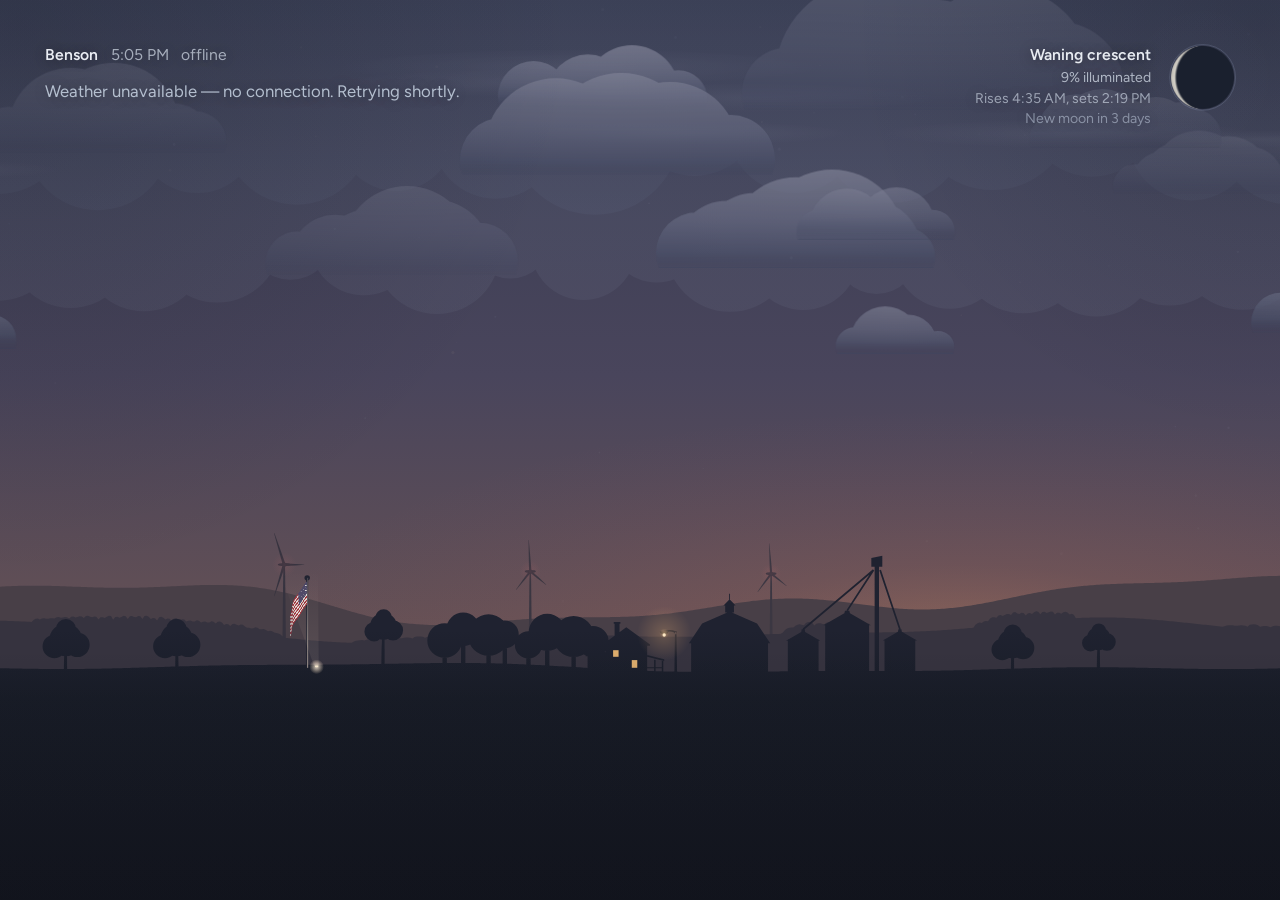
==== commit f97c2cc8: "Build 26: new ship icon and loading screen Co-Authored-By: Claude Opus 5.5 <noreply@anthropic.com> C" ====
--- a/index.html
+++ b/index.html
@@ -236,9 +236,9 @@
 <g transform="translate(34,150) scale(.42)">
 <line x1="56" y1="34" x2="56" y2="76" stroke="#E9D9B8" stroke-width="2.4"/>
 <path d="M42,38 L72,38 C75,50 75,60 72,68 L42,68 C45,58 45,48 42,38 Z" fill="#C8463C"/>
-<path d="M42,38 L72,38 C75,50 75,60 72,68 L42,68 C45,58 45,48 42,38 Z M49,38 L49,68 M57,38 L57,68 M65,38 L65,68" fill="none" stroke="#F1E6D0" stroke-width="2"/>
-<path d="M28,76 L84,76 C82,83 74,87 56,87 C40,87 31,83 28,76 Z" fill="#E9D9B8"/>
-<path d="M84,76 C88,72 90,68 88,64 M28,76 C24,72 23,68 25,64" stroke="#E9D9B8" stroke-width="3" fill="none" stroke-linecap="round"/></g>
+<path d="M42,38 L72,38 C75,50 75,60 72,68 L42,68 C45,58 45,48 42,38 Z M49,38 C52,48.5 52,58.5 49,68 M57,38 C60,49 60,59 57,68 M65,38 C68,49.5 68,59.5 65,68" fill="none" stroke="#F1E6D0" stroke-width="2"/>
+<path d="M56,87.5 C72,87.5 84,82 88,74 C89.6,70.8 90.2,67 89.4,63.4 C89,61.8 86.6,62 86.6,63.6 C86.9,67.6 85.4,72.6 82,76 L30,76 C26.6,72.6 25.1,67.6 25.4,63.6 C25.4,62 23,61.8 22.6,63.4 C21.8,67 22.4,70.8 24,74 C28,82 40,87.5 56,87.5 Z" fill="#E9D9B8"/>
+</g>
 <path d="M8,188 C18,185 24,191 34,188 C44,185 50,191 60,188 C70,185 76,191 86,188 C94,186 98,189 102,188" stroke="#7FC8E6" stroke-opacity=".8" stroke-width="1.4" fill="none" stroke-linecap="round"/>
 </svg>
 <div style="position:absolute;left:0;right:0;top:20%;text-align:center;color:#F4F1E6;font:300 40px/1.1 Fraunces,Georgia,serif;letter-spacing:.5px;text-shadow:0 2px 12px rgba(0,0,0,.4)">Njord Weather
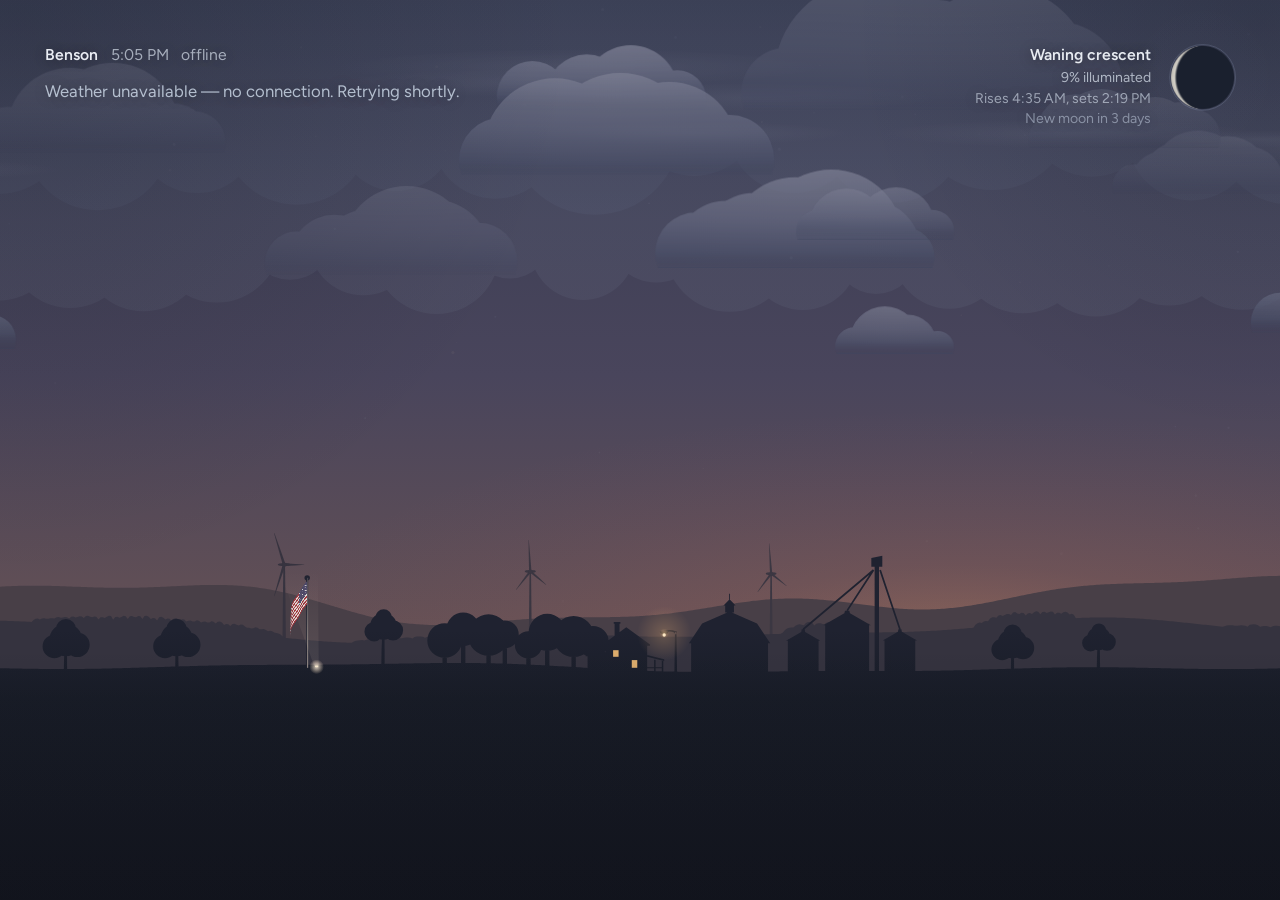
==== commit c246d692: "Build 28: weak aurora reads 'possible'; day and night parts in each day's drop-down Co-Authored-By: " ====
--- a/index.html
+++ b/index.html
@@ -6411,6 +6411,9 @@
     /* strength as seen from here: a bright oval far off on the horizon
        looks like a moderate one */
     const word = a.score >= 40 ? "Strong" : a.score >= 15 ? "Moderate" : "Weak";
+    /* a weak one (often faint and low on the horizon) may well not be seen
+       by eye, so it reads "possible" rather than "active" */
+    if(word === "Weak") return { text: "Weak aurora possible, " + whereWords(a), level: "possible" };
     return { text: word + " aurora active, " + whereWords(a), level: "active" };
   }
   const now = Date.now();
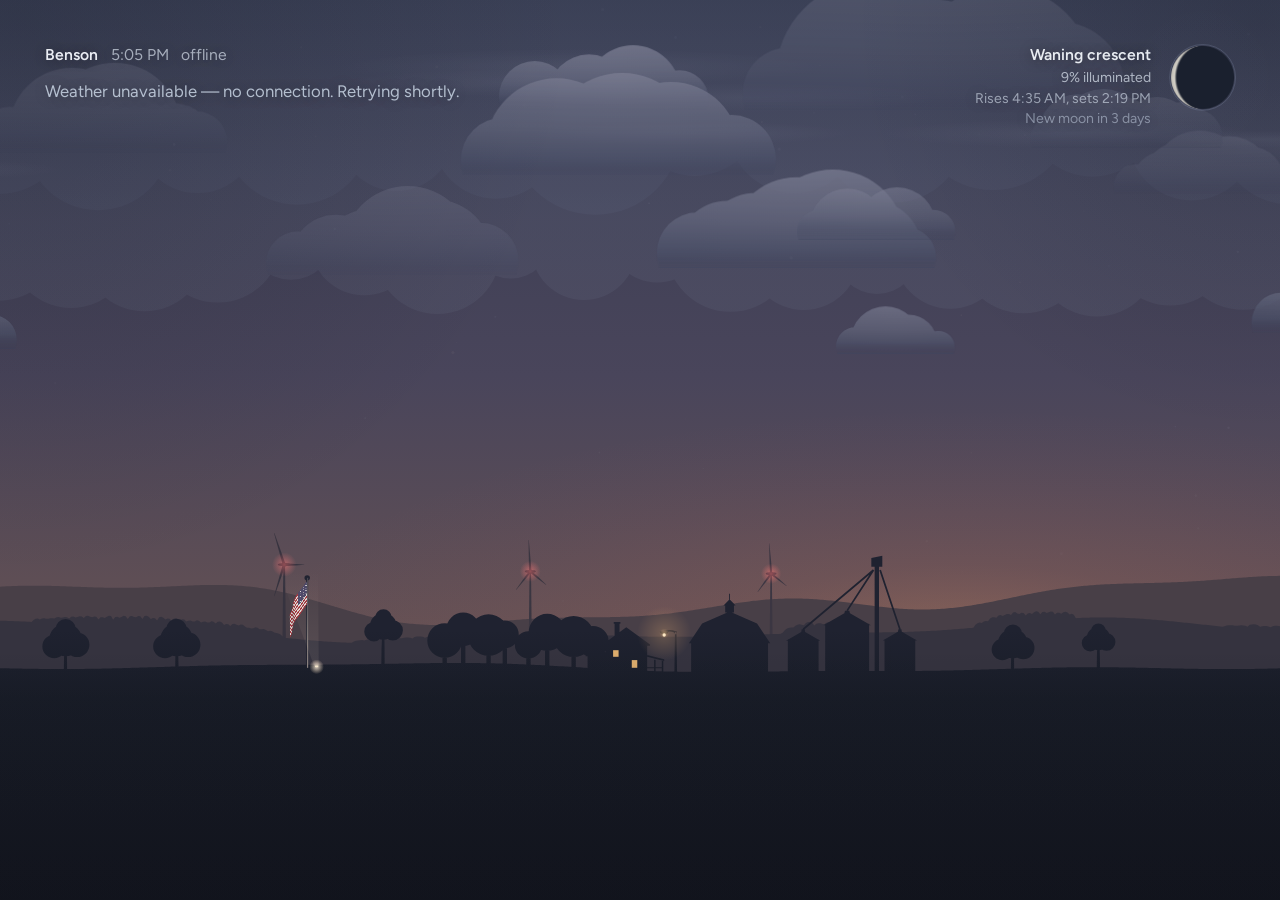
==== commit d4428bdc: "Build 29 web: Open at setting, °C · m/s units, Places card tidy-up Co-Authored-By: Claude Opus 5.5 <" ====
--- a/index.html
+++ b/index.html
@@ -258,7 +258,7 @@
   <div id="res"></div>
   <div id="set" hidden>
     <h4>Units</h4>
-    <div class="seg"><button data-units="imperial">&deg;F &middot; mph</button><button data-units="metric">&deg;C &middot; km/h</button></div>
+    <div class="seg"><button data-units="imperial">&deg;F &middot; mph</button><button data-units="metric">&deg;C &middot; km/h</button><button data-units="metric-ms">&deg;C &middot; m/s</button></div>
     <h4>Clock</h4>
     <div class="seg"><button data-clock="12">12-hour</button><button data-clock="24">24-hour</button></div>
     <h4>Home location</h4>
@@ -515,6 +515,24 @@
 </div>
 <script>
 "use strict";
+/* App build 29. NJ_WIDGET: the page was loaded by the Android home-screen
+   widget (index.html?widget=1...) to paint one still picture; it shows no
+   UI and must not change anything the app remembers. NJ_GOTO: open at this
+   place (a tap on the widget or on an alert notification). */
+const NJ_Q = new URLSearchParams(location.search);
+const NJ_WIDGET = NJ_Q.get("widget") === "1";
+const NJ_GOTO = (() => {
+  try {
+    const j = JSON.parse(NJ_Q.get("goto") || "null");
+    return j && isFinite(j.lat) && isFinite(j.lng) ? j : null;
+  } catch(e){ return null; }
+})();
+if(NJ_WIDGET) document.documentElement.classList.add("widget");
+/* Settings > Open at (app only): "here", "home" or "last"; null = as before */
+function njOpenAt(){
+  try { const v = window.localStorage.getItem("njord.openAt"); return v === "here" || v === "home" || v === "last" ? v : null; }
+  catch(e){ return null; }
+}
 /* =========================================================================
    WEATHER — living desktop wallpaper
    Hero  : a layered prairie landscape whose light, colour and depth carry
@@ -600,6 +618,7 @@
 /* ======================= CONFIG — edit this block ======================== */
 const CONFIG = {
   units      : "imperial",   // "imperial" (F, mph, in) or "metric" (C, km/h, mm)
+  windMS     : false,        // with metric: wind in m/s instead of km/h (app build 29)
   clock24    : false,
   showSunArc : true,
   showMoon   : true,
@@ -643,7 +662,7 @@
   set(k,v){ try { window.localStorage.setItem(k,v); return true; } catch(e){ return false; } }
 };
 /* Settings chosen in the gear panel persist across sessions. */
-const SETTING_KEYS = ["units","clock24","showHourly","showCards","showMoon","showSunArc",
+const SETTING_KEYS = ["units","windMS","clock24","showHourly","showCards","showMoon","showSunArc",
                       "showTurbines","showFlag","flagDesign","flagLight","testMode","showAurora","showLandmarks","rainOnGlass"];
 (function restoreSettings(){
   try {
@@ -934,7 +953,8 @@
 /* Wind thresholds, in the display unit. Blizzard follows the NWS sense:
    heavy snow plus a strong sustained wind, which is a different scene from
    snow alone - the flakes go sideways and visibility collapses. */
-const windMPH = v => CONFIG.units === "imperial" ? v : v*0.621371;
+const windMS = () => CONFIG.units !== "imperial" && !!CONFIG.windMS;
+const windMPH = v => CONFIG.units === "imperial" ? v : windMS() ? v*2.236936 : v*0.621371;
 function classify(code, windSpeed, cloudPct){
   const w = wmo(code);
   const mph = windMPH(windSpeed || 0);
@@ -1052,7 +1072,7 @@
     + "&forecast_days=10"          /* 10 days: the extended list needs them */
     + "&timezone=" + encodeURIComponent(P.tz || "auto")
     + "&temperature_unit=" + (imp ? "fahrenheit" : "celsius")
-    + "&wind_speed_unit="  + (imp ? "mph" : "kmh")
+    + "&wind_speed_unit="  + (imp ? "mph" : windMS() ? "ms" : "kmh")
     + "&precipitation_unit=" + (imp ? "inch" : "mm");
   omFetch(u).then(j => {
     if(!j || !j.current) throw { reason: "reply had no current conditions" };
@@ -1155,7 +1175,7 @@
 /* ---- saved forecast --------------------------------------------------------
    The last good forecast for each place and unit system, kept for 24 h. Used
    only when nothing fresher can be had, and always labelled with its age. */
-const wxCacheKey = () => "weather.wx.v1:" + placeKey() + ":" + CONFIG.units;
+const wxCacheKey = () => "weather.wx.v1:" + placeKey() + ":" + CONFIG.units + (windMS() ? "-ms" : "");
 function saveForecast(wx, src){
   const o = {}; for(const k of ["temp","feels","humid","code","cloud","wind","gust","dir","precip","days","hours"]) o[k] = wx[k];
   STORE.set(wxCacheKey(), JSON.stringify({ at: realNow(), src, wx: o }));
@@ -1225,7 +1245,7 @@
   const per = (j && j.properties && j.properties.periods) || [];
   if(!per.length) throw { reason: "NOAA hourly had no periods" };
   const metric = CONFIG.units === "metric";
-  const T = f => metric ? (f - 32)*5/9 : f, V = m => metric ? m*1.609344 : m;
+  const T = f => metric ? (f - 32)*5/9 : f, V = m => metric ? m*(windMS() ? 0.44704 : 1.609344) : m;
   const hours = per.map(q => {
     const f = q.temperatureUnit === "C" ? q.temperature*9/5 + 32 : q.temperature;
     const nums = String(q.windSpeed || "").match(/\d+/g), mph = nums ? Math.max(...nums.map(Number)) : 0;
@@ -1791,7 +1811,7 @@
                  "S","SSW","SW","WSW","W","WNW","NW","NNW"];
 const compassOf = deg => COMPASS[Math.round(norm360(deg)/22.5) % 16];
 const degUnit = () => "\u00B0";
-const spdUnit = () => CONFIG.units === "imperial" ? "mph" : "km/h";
+const spdUnit = () => CONFIG.units === "imperial" ? "mph" : windMS() ? "m/s" : "km/h";
 const sentence = s => s ? s.charAt(0).toUpperCase() + s.slice(1).toLowerCase() : s;
 const capFirst = s => s ? s.charAt(0).toUpperCase() + s.slice(1) : s;
 
@@ -2268,7 +2288,7 @@
       }
       SETTLE_STATE = "ok";
       STORE.set("weather.pop.v1:" + key, String(PLACE.pop));
-      STORE.set("weather.place", JSON.stringify(PLACE));
+      if(!NJ_WIDGET) STORE.set("weather.place", JSON.stringify(PLACE));
       applyTerrain();
     })
     .catch(() => { if(placeKey() === stamp) SETTLE_STATE = "unavailable"; });
@@ -6759,7 +6779,8 @@
 const GUST_MARGIN = 3;
 /* Plain language instead of aviation shorthand ("12G20"): a word for the
    strength up top, and "12-20" ranges in the tight columns. */
-function isGusty(wind, gust){ return wind != null && gust != null && gust >= wind + GUST_MARGIN; }
+/* the margin is in mph / km/h; in m/s the same gap is about a third as big */
+function isGusty(wind, gust){ return wind != null && gust != null && gust >= wind + (windMS() ? 1.5 : GUST_MARGIN); }
 function windText(wind, gust){
   if(wind == null) return "";
   return isGusty(wind, gust) ? wind + "\u2013" + gust : String(wind);
@@ -7458,8 +7479,17 @@
 let PLACE = Object.assign({}, CONFIG.home);
 (function restore(){
   try {
-    /* A saved home wins at startup; otherwise the last place picked. */
-    const raw = STORE.get("weather.home") ? null : STORE.get("weather.place");
+    /* A saved home wins at startup; otherwise the last place picked.
+       App build 29: in the app, Settings > Open at chooses (My location /
+       Home / Last viewed), and a tap on the widget or an alert opens straight
+       at its place (?goto=). */
+    const go = NJ_GOTO;
+    if(go){ PLACE = go; return; }
+    const at = typeof njOpenAt === "function" ? njOpenAt() : null;
+    let raw = STORE.get("weather.home") ? null : STORE.get("weather.place");
+    if(at === "last") raw = STORE.get("weather.place");
+    else if(at === "here") raw = STORE.get("njord.here") || STORE.get("weather.place");
+    else if(at === "home" && !STORE.get("weather.home")) raw = STORE.get("weather.place");
     if(raw){ const j = JSON.parse(raw);
       if(j && isFinite(j.lat) && isFinite(j.lng)) PLACE = j; }
   } catch(e){}
@@ -7468,7 +7498,7 @@
   PLACE = { name:p.name, short:p.short || p.name, lat:p.lat, lng:p.lng, tz:p.tz,
             pop: p.pop != null && isFinite(p.pop) ? +p.pop : null,
             cc: p.cc ? String(p.cc).toUpperCase() : null };
-  STORE.set("weather.place", JSON.stringify(PLACE));
+  if(!NJ_WIDGET) STORE.set("weather.place", JSON.stringify(PLACE));
   /* Picking a place is the "start clean" gesture. Every override and the time
      shift are dropped, so what you see next is that city's real weather and
      nothing left over from the last experiment. Without this you would carry a
@@ -7744,7 +7774,7 @@
 }
 function syncSettings(){
   if(!setEl) return;
-  setEl.querySelectorAll("[data-units]").forEach(b => b.classList.toggle("on", b.dataset.units === CONFIG.units));
+  setEl.querySelectorAll("[data-units]").forEach(b => b.classList.toggle("on", b.dataset.units === unitsKey()));
   setEl.querySelectorAll("[data-clock]").forEach(b => b.classList.toggle("on", (b.dataset.clock === "24") === !!CONFIG.clock24));
   setEl.querySelectorAll("[data-show]").forEach(b => b.classList.toggle("on", !!CONFIG[b.dataset.show]));
   const h = CONFIG.home, same = Math.abs(h.lat - PLACE.lat) < 1e-3 && Math.abs(h.lng - PLACE.lng) < 1e-3;
@@ -7760,7 +7790,7 @@
   syncSettings(); showUI();
 });
 setEl.querySelectorAll("[data-units]").forEach(b => b.addEventListener("click", () => {
-  if(CONFIG.units !== b.dataset.units) toggleUnits();
+  if(unitsKey() !== b.dataset.units) setUnits(b.dataset.units);
 }));
 setEl.querySelectorAll("[data-clock]").forEach(b => b.addEventListener("click", () => {
   CONFIG.clock24 = b.dataset.clock === "24"; lastDraw = 0; syncRig();
@@ -7802,7 +7832,7 @@
 rebuildScene();
 layout();
 loadWeather();
-if(!STORE.get("weather.place") && !STORE.get("weather.home")){
+if(!NJ_WIDGET && !STORE.get("weather.place") && !STORE.get("weather.home")){
   /* first run: device location only; a network guess on a VPN would be wrong
      more often than the configured home city */
   try { navigator.geolocation && navigator.geolocation.getCurrentPosition(pos => {
@@ -8048,6 +8078,14 @@
 });
 
 /* ---- units and visibility ---------------------------------------------- */
+/* app build 29: three choices - F/mph, C/km/h, C/m/s */
+function unitsKey(){ return CONFIG.units === "imperial" ? "imperial" : CONFIG.windMS ? "metric-ms" : "metric"; }
+function setUnits(k){
+  const wantMetric = k !== "imperial";
+  CONFIG.windMS = k === "metric-ms";
+  if((CONFIG.units !== "imperial") !== wantMetric) toggleUnits();
+  else { for(const q of ["wind","gust"]) delete OVERRIDE[q]; if(RIG.synthetic) makeSynthetic(); else loadWeather(); applyOverrides(); syncRig(); }
+}
 function toggleUnits(){
   CONFIG.units = CONFIG.units === "imperial" ? "metric" : "imperial";
   /* Speeds and temperatures already in OVERRIDE are in the OLD unit and would
@@ -8613,5 +8651,6 @@
 for(const [n, v] of LIVELY_QUEUE.splice(0)) livelyPropertyListener(n, v);
 </script>
 <script src="phone.js"></script>
+<script src="widget.js"></script>
 </body>
 </html>
--- a/phone.css
+++ b/phone.css
@@ -239,8 +239,6 @@
 .halert .aev { white-space: normal; }
 .halert .aev, .halert .auntil { overflow: hidden; text-overflow: ellipsis; }
 .halert .auntil { display: block; white-space: nowrap; font-size: 12.5px; font-weight: 500; opacity: .75; margin-top: 1px; }
-.openAt { margin-top: 12px; padding-top: 12px; border-top: 1px solid rgba(160,190,235,.08); font-size: 12.5px; line-height: 1.5; color: rgba(200,214,236,.7); }
-.openAt b { color: #e8eef8; font-weight: 600; }
 .linkBtn { display: block; margin-top: 6px; padding: 0; border: none; background: none; color: #78e0f2; font: 600 13px Figtree, system-ui, sans-serif; }
 
 /* ---- build 12: My location -------------------------------------------- */
@@ -281,3 +279,28 @@
 .afd p { margin: 0 0 8px; }
 .afd p.afdLi { padding-left: 14px; position: relative; margin-bottom: 4px; }
 .afd p.afdLi::before { content: "\2022"; position: absolute; left: 2px; color: #78e0f2; }
+
+/* app build 29: Settings > Weather alerts (US) */
+#sAlerts { font-size: 12.5px; color: rgba(200,214,236,.85); }
+.njRow { display: flex; align-items: center; justify-content: space-between; gap: 10px; }
+.njTog { flex: 0 0 auto; width: 42px; height: 24px; border-radius: 12px; border: 1px solid rgba(160,190,235,.25);
+         background: rgba(255,255,255,.06); position: relative; cursor: pointer; padding: 0; }
+.njTog::after { content: ""; position: absolute; left: 3px; top: 3px; width: 16px; height: 16px; border-radius: 50%;
+                background: #9fb0c8; transition: left .15s ease; }
+.njTog.on { background: rgba(120,224,242,.35); border-color: rgba(120,224,242,.6); }
+.njTog.on::after { left: 21px; background: #fff; }
+.njLbl { margin: 10px 0 5px; color: rgba(200,214,236,.75); }
+.seg.njWrap button { white-space: normal; line-height: 1.25; padding: 7px 6px; }
+.njChk { display: flex; align-items: center; gap: 9px; padding: 7px 2px; border-bottom: 1px solid rgba(160,190,235,.08); cursor: pointer; }
+.njChk i { width: 16px; height: 16px; border-radius: 4px; border: 1.5px solid rgba(120,224,242,.6); display: inline-flex;
+           align-items: center; justify-content: center; font-style: normal; font-size: 11px; color: #0b1220; flex: none; }
+.njChk i.on { background: rgba(120,224,242,.85); }
+.njChk span { flex: 1; color: #e8eef8; }
+.njChk small { color: rgba(150,174,208,.7); font-size: 11px; }
+.njChk.off { opacity: .45; cursor: default; }
+.njWarn { margin-top: 9px; padding: 8px 10px; border-radius: 9px; background: rgba(214,163,60,.12); border: 1px solid rgba(214,163,60,.4);
+          color: #f0dca8; font-size: 11.5px; line-height: 1.4; }
+.njWarn button { background: none; border: 0; color: #ffd36a; font-weight: 600; font-size: 11.5px; font-family: inherit; padding: 0; cursor: pointer; text-decoration: underline; }
+.njDim { margin-top: 8px; font-size: 11px; line-height: 1.4; color: rgba(150,174,208,.7); }
+/* the widget's own page load: just the scene, nothing on top */
+html.widget body > *:not(#sky) { display: none !important; }
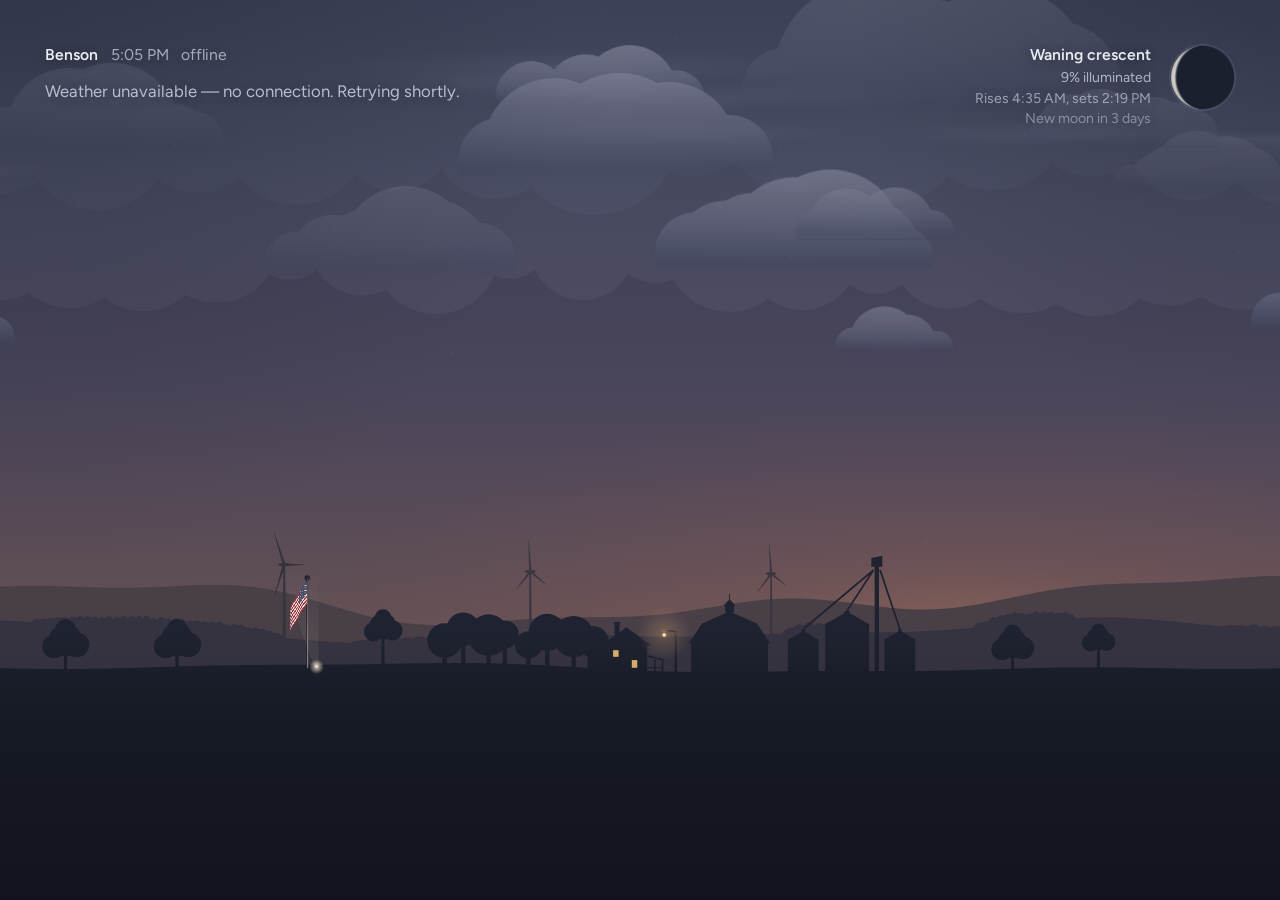
==== commit a3708810: "Web app with Build 37: copyright notice; README rights notice Co-Authored-By: Claude Opus 5.5 <norep" ====
--- a/index.html
+++ b/index.html
@@ -283,8 +283,7 @@
     <h4>About</h4>
     <div id="credits">
       <div id="appVer" class="cr-by" hidden></div>
-      <div class="cr-by">Designed and directed by Aaran</div>
-      <div style="margin-bottom:4px">Built with AI assistance (Claude and Copilot).</div>
+      <div class="cr-by" style="margin-bottom:4px">&copy; 2026 Aaran. All rights reserved.</div>
       Weather, geocoding, elevation and satellite data by <a href="https://open-meteo.com/" target="_blank" rel="noopener">Open-Meteo.com</a> (CC BY 4.0).
       Terrain from Copernicus DEM GLO-90; ground type from Copernicus Climate Change Service / ERA5 information.
       US alerts from the National Weather Service; aurora data from NOAA SWPC.
--- a/phone.css
+++ b/phone.css
@@ -304,3 +304,51 @@
 .njDim { margin-top: 8px; font-size: 11px; line-height: 1.4; color: rgba(150,174,208,.7); }
 /* the widget's own page load: just the scene, nothing on top */
 html.widget body > *:not(#sky) { display: none !important; }
+
+/* app build 30: Places inside Settings */
+#set #phPlaces { font-size: 13px; }
+#set #phPlaces .chips { display: flex; flex-wrap: wrap; gap: 7px; }
+#set #phPlaces .chip { padding: 7px 11px; font-size: 13px; cursor: pointer; }
+#set #phPlaces .chip.home svg { margin-right: 1px; }
+#set #phPlaces .pbtn { margin-top: 8px; padding: 9px; font-size: 13px; }
+/* the wide (desktop / landscape) layout has no place chips */
+html:not(.phone) #phPlacesH, html:not(.phone) #phPlaces { display: none; }
+
+/* app build 32: Settings > Daily forecast */
+#sDaily { font-size: 12.5px; color: rgba(200,214,236,.85); }
+.njHint { color: rgba(150,174,208,.6); font-size: 11px; }
+.njTimes { display: flex; gap: 6px; }
+.njTime { flex: 1; position: relative; text-align: center; padding: 8px 4px; border-radius: 9px; border: 1px solid rgba(160,190,235,.16);
+          background: rgba(255,255,255,.04); cursor: pointer; }
+.njTime b { display: block; font-weight: 500; color: #e8eef8; font-size: 13px; }
+.njTime small { display: block; font-size: 10.5px; color: rgba(150,174,208,.75); margin-top: 2px; line-height: 1.25; }
+.njTime input { position: absolute; inset: 0; opacity: 0; width: 100%; height: 100%; cursor: pointer; }
+.njSel { margin-top: 7px; width: 100%; padding: 8px; border-radius: 9px; background: #121a26; color: #e8eef8; border: 1px solid rgba(160,190,235,.25); font: inherit; }
+
+/* ---- Njord Free (app build 37) ---- */
+.njLock { display: inline-block; margin-right: 4px; vertical-align: -1px; }
+.seg button.locked { opacity: .5; }
+.pbtn.locked { opacity: .75; border-style: dashed; }
+.njFreeNote { font-size: 11.5px; color: rgba(150,174,208,.85); margin: 7px 2px 2px; }
+.njFreeNote b { color: #78e0f2; font-weight: 600; cursor: pointer; }
+#njUp, #njIntl { position: fixed; inset: 0; z-index: 9000; }
+#njUp[hidden], #njIntl[hidden] { display: none; }
+.upDim { position: absolute; inset: 0; background: rgba(0,0,0,.45); }
+.upSheet { position: absolute; left: 0; right: 0; bottom: 0; background: #0f1a2e; border-radius: 18px 18px 0 0;
+  padding: 18px 20px calc(22px + env(safe-area-inset-bottom)); box-shadow: 0 -10px 40px rgba(0,0,0,.6); color: #e8eef8; }
+.upSheet h2, .intlCard h2 { margin: 0 0 4px; font: 600 19px/1.25 Figtree, system-ui, sans-serif; }
+.upSub { color: #9fb2cf; font-size: 13px; margin-bottom: 8px; }
+.upList { margin: 0 0 14px; padding: 0; list-style: none; }
+.upList li { padding: 7px 0; border-bottom: 1px solid rgba(160,190,235,.1); font-size: 14px; color: #e8eef8; }
+.upList li:before { content: "\2713"; color: #78e0f2; margin-right: 10px; font-weight: 700; }
+.upGo { display: block; width: 100%; padding: 13px; border-radius: 12px; border: 0; background: #c8463c; color: #fff;
+  font: 600 15px Figtree, system-ui, sans-serif; cursor: pointer; }
+.upLater { display: block; width: 100%; padding: 11px; border: 0; background: none; color: #9fb2cf;
+  font: 400 14px Figtree, system-ui, sans-serif; margin-top: 4px; cursor: pointer; }
+.upSoon { text-align: center; color: #ffd36a; font-size: 12.5px; margin-top: 8px; }
+#sGetNjord .upList li { font-size: 13px; padding: 6px 0; }
+#sGetNjord .upGo { padding: 11px; font-size: 14px; }
+.intlCard { position: absolute; left: 16px; right: 16px; top: 34%; background: rgba(15,26,46,.96); border-radius: 16px;
+  padding: 20px; color: #e8eef8; text-align: center; box-shadow: 0 10px 40px rgba(0,0,0,.5); }
+.intlCard p { color: #9fb2cf; font-size: 13.5px; margin: 6px 0 14px; line-height: 1.4; }
+.intlCard .upGo { width: auto; display: inline-block; padding: 12px 26px; }
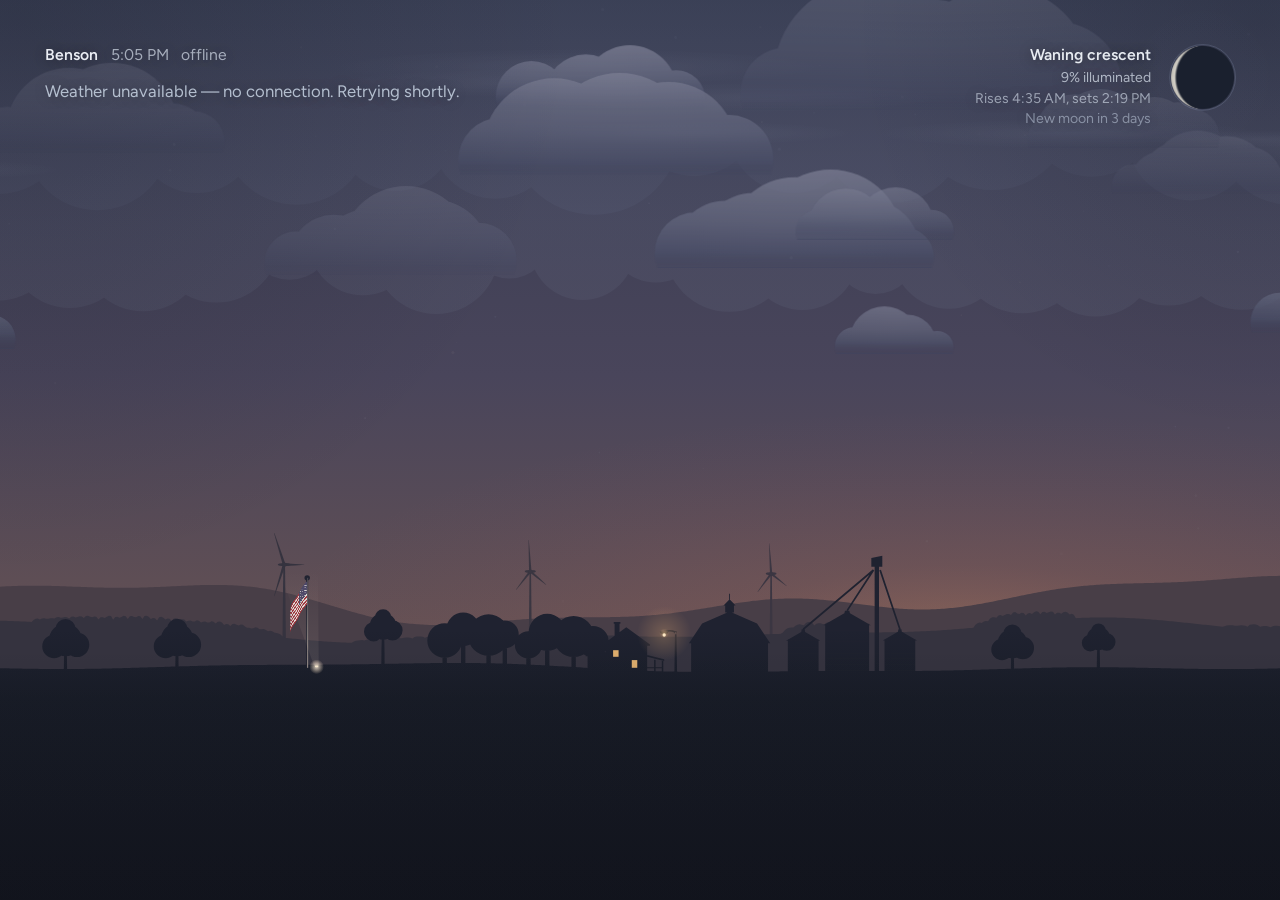
==== commit faf28031: "Web app with Build 39: radar on a vector map, map style setting Co-Authored-By: Claude Opus 5.5 <nor" ====
--- a/index.html
+++ b/index.html
@@ -221,12 +221,14 @@
 <!-- Njord Weather app: loading screen (fjord, aurora, longship). phone.js lifts it once the first forecast is in. -->
 <div id="njLoad" style="position:fixed;inset:0;z-index:100;background:#0E1A33;transition:opacity .5s ease">
 <svg viewBox="0 0 108 200" preserveAspectRatio="xMidYMax slice" style="position:absolute;inset:0;width:100%;height:100%">
-<defs><linearGradient id="njSky" x1="0" y1="0" x2="0" y2="1"><stop offset="0" stop-color="#0B1630"/><stop offset=".62" stop-color="#2A3560"/><stop offset="1" stop-color="#6B5478"/></linearGradient></defs>
-<rect width="108" height="200" fill="url(#njSky)"/>
+<defs><linearGradient id="njSky" x1="0" y1="0" x2="0" y2="1"><stop offset="0" stop-color="#0B1630"/><stop offset=".62" stop-color="#2A3560"/><stop offset="1" stop-color="#6B5478"/></linearGradient><linearGradient id="njDawn" x1="0" y1="0" x2="0" y2="1"><stop offset="0" stop-color="#2B4F86"/><stop offset=".55" stop-color="#E39A6B"/><stop offset="1" stop-color="#F4C98A"/></linearGradient></defs>
+<rect id="njLsky" width="108" height="200" fill="url(#njSky)"/>
+<g class="njNight">
 <path d="M-4,86 C18,62 40,82 60,66 C76,54 92,60 112,52" stroke="#78F0AA" stroke-opacity=".8" stroke-width="5" fill="none" stroke-linecap="round"/>
 <path d="M-4,96 C20,76 42,92 62,78 C78,68 94,72 112,66" stroke="#78E0F2" stroke-opacity=".3" stroke-width="3" fill="none" stroke-linecap="round"/>
 <circle cx="84" cy="100" r="6.5" fill="#F4F1E6"/>
-<g fill="#fff" fill-opacity=".7"><circle cx="14" cy="40" r=".6"/><circle cx="40" cy="28" r=".5"/><circle cx="70" cy="36" r=".6"/><circle cx="96" cy="80" r=".5"/><circle cx="22" cy="110" r=".5"/></g>
+<g fill="#fff" fill-opacity=".7"><circle cx="14" cy="40" r=".6"/><circle cx="40" cy="28" r=".5"/><circle cx="70" cy="36" r=".6"/><circle cx="96" cy="80" r=".5"/><circle cx="22" cy="110" r=".5"/></g></g>
+<g class="njDay" style="display:none"><circle cx="80" cy="112" r="8" fill="#FFC35C"/><g fill="#FFF4EA" fill-opacity=".9"><ellipse cx="24" cy="92" rx="12" ry="5"/><ellipse cx="31" cy="89" rx="8" ry="5"/></g></g>
 <path fill="#56658E" d="M0,160 L18,140 L30,148 L48,126 L64,142 L80,128 L108,148 L108,200 L0,200 Z"/>
 <path fill="#E6ECF6" d="M48,126 L42,133 L45,132 L48,135 L51,132 L54,133 Z"/>
 <path fill="#E6ECF6" d="M80,128 L75,133 L78,133 L80,136 L83,133 Z"/>
@@ -235,15 +237,32 @@
 <rect x="0" y="172" width="108" height="28" fill="#0F1A2C"/>
 <g transform="translate(34,150) scale(.42)">
 <line x1="56" y1="34" x2="56" y2="76" stroke="#E9D9B8" stroke-width="2.4"/>
-<path d="M42,38 L72,38 C75,50 75,60 72,68 L42,68 C45,58 45,48 42,38 Z" fill="#C8463C"/>
-<path d="M42,38 L72,38 C75,50 75,60 72,68 L42,68 C45,58 45,48 42,38 Z M49,38 C52,48.5 52,58.5 49,68 M57,38 C60,49 60,59 57,68 M65,38 C68,49.5 68,59.5 65,68" fill="none" stroke="#F1E6D0" stroke-width="2"/>
+<path id="njLsail" d="M42,38 L72,38 C75,50 75,60 72,68 L42,68 C45,58 45,48 42,38 Z" fill="#C8463C"/>
+<path id="njLseam" d="M42,38 L72,38 C75,50 75,60 72,68 L42,68 C45,58 45,48 42,38 Z M49,38 C52,48.5 52,58.5 49,68 M57,38 C60,49 60,59 57,68 M65,38 C68,49.5 68,59.5 65,68" fill="none" stroke="#F1E6D0" stroke-width="2"/>
 <path d="M56,87.5 C72,87.5 84,82 88,74 C89.6,70.8 90.2,67 89.4,63.4 C89,61.8 86.6,62 86.6,63.6 C86.9,67.6 85.4,72.6 82,76 L30,76 C26.6,72.6 25.1,67.6 25.4,63.6 C25.4,62 23,61.8 22.6,63.4 C21.8,67 22.4,70.8 24,74 C28,82 40,87.5 56,87.5 Z" fill="#E9D9B8"/>
 </g>
 <path d="M8,188 C18,185 24,191 34,188 C44,185 50,191 60,188 C70,185 76,191 86,188 C94,186 98,189 102,188" stroke="#7FC8E6" stroke-opacity=".8" stroke-width="1.4" fill="none" stroke-linecap="round"/>
 </svg>
-<div style="position:absolute;left:0;right:0;top:20%;text-align:center;color:#F4F1E6;font:300 40px/1.1 Fraunces,Georgia,serif;letter-spacing:.5px;text-shadow:0 2px 12px rgba(0,0,0,.4)">Njord Weather
+<div style="position:absolute;left:0;right:0;top:20%;text-align:center;color:#F4F1E6;font:300 40px/1.1 Fraunces,Georgia,serif;letter-spacing:.5px;text-shadow:0 2px 12px rgba(0,0,0,.4)"><span id="njLname">Njord Weather</span>
 <div style="font:500 13px/1.4 Figtree,system-ui,sans-serif;letter-spacing:.18em;text-transform:uppercase;opacity:.7;margin-top:10px">Reading the sky&hellip;</div></div>
 </div>
+<script>
+/* Njord Free (app build 39): the loading screen matches the Free icon - dawn
+   sky, low sun, a cloud, a plain sail - and says Njord Free */
+(function(){
+  let free = false;
+  try { free = !!(window.NjordAndroid && NjordAndroid.isFree && NjordAndroid.isFree()); } catch(e){}
+  if(!free && !/[?&]free=1\b/.test(location.search)) return;
+  const L = document.getElementById("njLoad"); if(!L) return;
+  L.style.background = "#2B4F86";
+  document.getElementById("njLsky").setAttribute("fill", "url(#njDawn)");
+  L.querySelector(".njNight").style.display = "none";
+  L.querySelector(".njDay").style.display = "";
+  document.getElementById("njLsail").setAttribute("fill", "#E6DCC4");
+  document.getElementById("njLseam").setAttribute("stroke", "#A89C80");
+  document.getElementById("njLname").textContent = "Njord Free";
+})();
+</script>
 <canvas id="sky"></canvas>
 <div id="aurPop" hidden><b></b><span></span></div>
 <div id="ui">
--- a/phone.css
+++ b/phone.css
@@ -352,3 +352,50 @@
   padding: 20px; color: #e8eef8; text-align: center; box-shadow: 0 10px 40px rgba(0,0,0,.5); }
 .intlCard p { color: #9fb2cf; font-size: 13.5px; margin: 6px 0 14px; line-height: 1.4; }
 .intlCard .upGo { width: auto; display: inline-block; padding: 12px 26px; }
+
+/* ---- Radar (app build 38) ---- */
+.rdMap { position: relative; overflow: hidden; background: #e7e8e5; }
+.rdMap img, .rdMap .rdFrames, .rdPane { position: absolute; inset: 0; width: 100%; height: 100%; }
+.rdMap img { pointer-events: none; user-select: none; -webkit-user-drag: none; }
+.rdF { opacity: .8; visibility: hidden; }
+.rdPin { position: absolute; left: 50%; top: 50%; width: 12px; height: 12px; margin: -6px 0 0 -6px; border-radius: 50%;
+  background: #4fa3b5; border: 2px solid #fff; box-shadow: 0 0 0 4px rgba(79,163,181,.3); pointer-events: none; }
+#phRadar { cursor: pointer; }
+#phRadar .rdMap { height: 200px; border-radius: 12px; margin-top: 2px; }
+#phRadar .rdTime { position: absolute; left: 8px; bottom: 8px; background: rgba(15,26,46,.8); color: #fff;
+  font-size: 11.5px; padding: 3px 8px; border-radius: 8px; }
+#rdFull { position: fixed; inset: 0; z-index: 8500; background: #e7e8e5; touch-action: none; }
+#rdFull[hidden] { display: none; }
+#rdFull > .rdMap { position: absolute; inset: 0; }
+.rdPane { will-change: transform; transform-origin: 50% 50%; }
+.rdTop { position: absolute; left: 10px; right: 10px; top: calc(12px + env(safe-area-inset-top)); display: flex; gap: 8px; align-items: center; }
+.rdB { background: rgba(15,26,46,.92); color: #e8eef5; border: 0; border-radius: 12px; padding: 9px 12px;
+  font: 600 14px Figtree, system-ui, sans-serif; box-shadow: 0 4px 16px rgba(0,0,0,.3); cursor: pointer; }
+.rdZoom { position: absolute; right: 10px; top: 42%; display: flex; flex-direction: column; gap: 6px; }
+.rdZoom .rdB { width: 42px; height: 42px; padding: 0; font-size: 20px; }
+.rdBot { position: absolute; left: 10px; right: 10px; bottom: calc(14px + env(safe-area-inset-bottom)); background: rgba(15,26,46,.94);
+  border-radius: 14px; padding: 10px 12px 8px; color: #e8eef5; box-shadow: 0 6px 24px rgba(0,0,0,.35); }
+.rdRow { display: flex; align-items: center; gap: 10px; margin-bottom: 8px; }
+.rdRow input { flex: 1; accent-color: #78e0f2; }
+#rdTimeF { font-variant-numeric: tabular-nums; font-size: 13px; min-width: 64px; text-align: right; }
+.rdPlay { width: 38px; height: 38px; border-radius: 50%; background: #c8463c; border: 0; color: #fff; font-size: 13px; cursor: pointer; flex: none; }
+.rdBar { display: flex; height: 6px; border-radius: 3px; overflow: hidden; }
+.rdBar i { flex: 1; }
+.rdLk { display: flex; justify-content: space-between; font-size: 10px; color: #8aa3b8; margin-top: 2px; }
+.rdAttr { font-size: 9.5px; color: #6f8296; margin-top: 4px; text-align: right; }
+.rdLay { position: absolute; left: 10px; right: 10px; top: calc(60px + env(safe-area-inset-top)); background: rgba(15,26,46,.96);
+  border-radius: 14px; padding: 6px 0; color: #e8eef5; box-shadow: 0 6px 24px rgba(0,0,0,.35); }
+.rdLay > div { padding: 10px 14px; font-size: 14px; display: flex; justify-content: space-between; gap: 10px; cursor: pointer; }
+.rdLay > div.on { color: #78e0f2; }
+.rdLay > div.lk { opacity: .5; cursor: default; }
+.rdLay small { color: #8aa3b8; font-size: 11.5px; white-space: nowrap; }
+.rdLay .rdFreeNote { font-size: 12px; color: #9fb2cf; cursor: default; display: block; }
+.rdLay .rdFreeNote b { color: #78e0f2; }
+/* build 39: vector map (MapLibre) */
+.rdGL { position: absolute; inset: 0; }
+#phRadar .rdGL { pointer-events: none; }
+#phRadar .maplibregl-marker { pointer-events: none; }
+#phRadar .rdTime { z-index: 2; }
+.rdGear { padding: 8px 10px; display: flex; align-items: center; }
+.rdLay .rdHead { font-size: 11px; letter-spacing: .08em; text-transform: uppercase; color: #8aa3b8; cursor: default; padding-bottom: 4px; }
+.rdTop, .rdZoom, .rdBot, .rdLay { z-index: 3; }
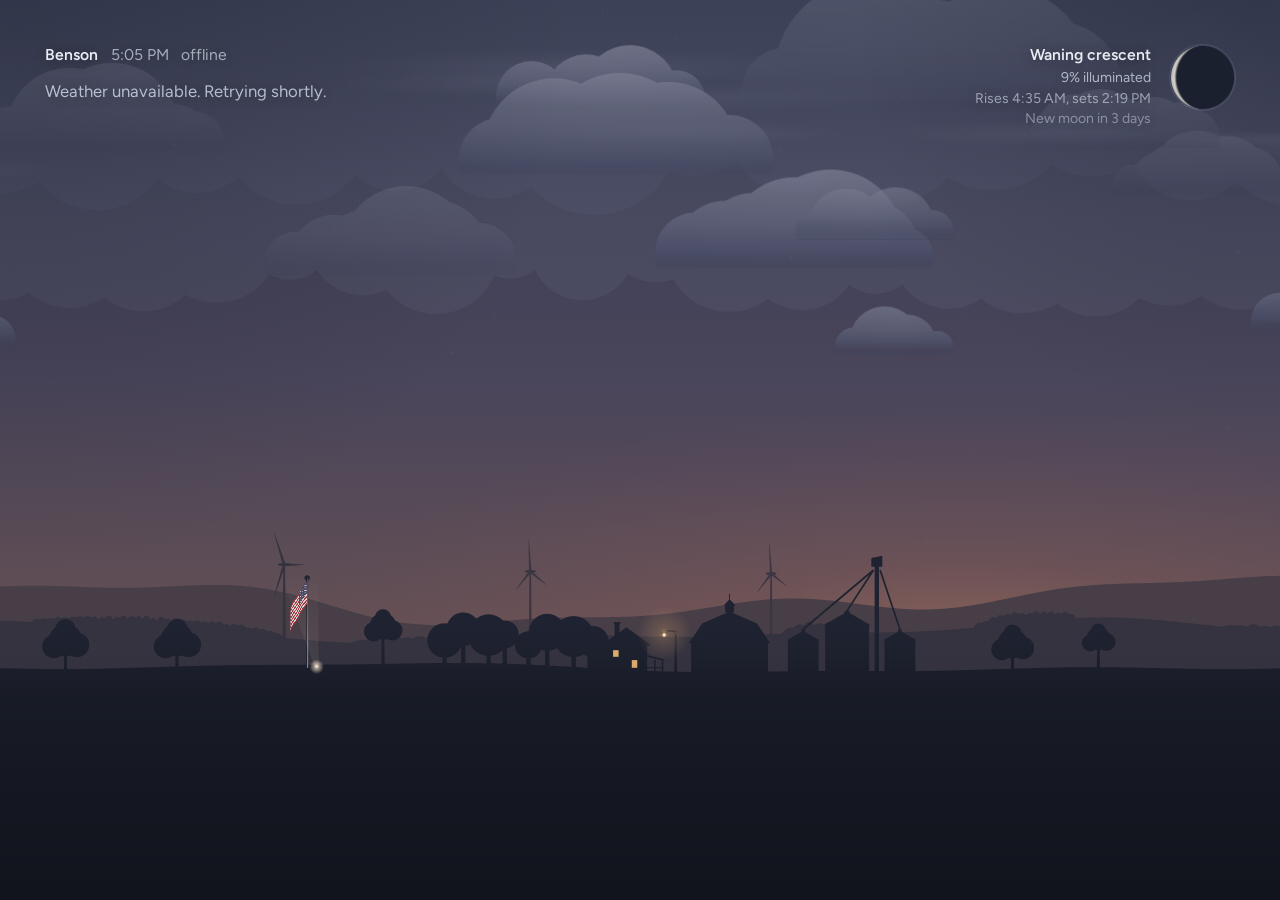
==== commit e3b8fbad: "Web app with Build 51: NOAA first in the US, NWS highs/lows, radar settings panel Co-Authored-By: Cl" ====
--- a/index.html
+++ b/index.html
@@ -303,9 +303,13 @@
     <div id="credits">
       <div id="appVer" class="cr-by" hidden></div>
       <div class="cr-by" style="margin-bottom:4px">&copy; 2026 Aaran. All rights reserved.</div>
-      Weather, geocoding, elevation and satellite data by <a href="https://open-meteo.com/" target="_blank" rel="noopener">Open-Meteo.com</a> (CC BY 4.0).
+      <span class="cr-full">Weather, geocoding, elevation and satellite data by <a href="https://open-meteo.com/" target="_blank" rel="noopener">Open-Meteo.com</a> (CC BY 4.0).
       Terrain from Copernicus DEM GLO-90; ground type from Copernicus Climate Change Service / ERA5 information.
-      US alerts from the National Weather Service; aurora data from NOAA SWPC.
+      US alerts from the National Weather Service; aurora data from NOAA SWPC.</span>
+      <span class="cr-free" hidden>Forecasts and alerts from the National Weather Service; aurora data from NOAA SWPC.
+      Places and population from the U.S. Census Bureau.
+      Terrain: United States 3DEP (formerly NED) and global GMTED2010 and SRTM terrain data courtesy of the U.S. Geological Survey,
+      via Mapzen Terrain Tiles on AWS.</span>
       Flags by <a href="https://flagpedia.net/" target="_blank" rel="noopener">Flagpedia.net</a>.
       Holidays from <a href="https://date.nager.at/" target="_blank" rel="noopener">Nager.Date</a>.
       Not affiliated with or endorsed by NOAA or the National Weather Service. Forecasts are for general interest only.
@@ -686,6 +690,9 @@
   try {
     const j = JSON.parse(STORE.get("weather.settings") || "null");
     if(j) for(const k of SETTING_KEYS) if(k in j && k !== "testMode") CONFIG[k] = j[k];
+    /* build 50: rain on glass back on for everyone, once (it can still be turned off) */
+    if(!STORE.get("weather.glassOn.v50")){ CONFIG.rainOnGlass = true; STORE.set("weather.glassOn.v50", "1");
+      if(j){ j.rainOnGlass = true; STORE.set("weather.settings", JSON.stringify(j)); } }
     /* test mode is per session: a wallpaper should always start as a wallpaper */
     const h = JSON.parse(STORE.get("weather.home") || "null");
     if(h && isFinite(h.lat) && isFinite(h.lng)) CONFIG.home = h;
@@ -1010,6 +1017,13 @@
 /* where the forecast on screen came from: "om" Open-Meteo, "nws" the NOAA
    backup (US only), "cache" the last good forecast saved in this browser */
 let WX_SRC = "om", WX_SRC_AT = 0;
+/* Njord Free (app build 48) runs on NOAA alone: no Open-Meteo forecast */
+const NJ_FREE = (() => { try { return !!(window.NjordAndroid && NjordAndroid.isFree && NjordAndroid.isFree()); }
+                         catch(e){ return false; } })() || /[?&]free=1\b/.test(location.search);
+if(NJ_FREE) try {             // Free's About credits name the sources it actually uses
+  document.querySelectorAll("#credits .cr-full").forEach(e => e.hidden = true);
+  document.querySelectorAll("#credits .cr-free").forEach(e => e.hidden = false);
+} catch(e){}
 let OM_BLOCK_UNTIL = 0, OM_BLOCK_WHY = "";
 const realNow = () => Date.now() - TIME_OFFSET;          // rate limits run on the real clock
 const omBlocked = () => realNow() < OM_BLOCK_UNTIL;
@@ -1065,18 +1079,10 @@
 const OVERRIDE = {};
 const RIG = { autoSynth: true, synthetic: false };
 let PLAY = 0, PLAY_AT = 0, PLAY_SYNC = 0;
-function loadWeather(){
-  /* A forecast fetched for this place in the last 10 minutes is still
-     current: use it instead of asking Open-Meteo again. */
-  try {
-    const j = JSON.parse(STORE.get(wxCacheKey()) || "null");
-    if(j && j.src === "om" && realNow() - j.at < 10*60000){
-      const c = loadSavedForecast();
-      if(c){ acceptWX(c.wx, "om", c.at); WX_FETCHED = c.at; wxFails = 0; WX_WHY = ""; return; }
-    }
-  } catch(e){}
+/* app build 51: Open-Meteo's forecast for a place, in the shape the rest of the
+   file uses (days follow the NWS day/night rule, see dayNight) */
+function omForecast(P){
   const imp = CONFIG.units === "imperial";
-  const P = PLACE, stamp = P.lat + "," + P.lng;
   const u = "https://api.open-meteo.com/v1/forecast"
     + "?latitude=" + P.lat + "&longitude=" + P.lng
     + "&current=temperature_2m,apparent_temperature,relative_humidity_2m,is_day,"
@@ -1092,11 +1098,10 @@
     + "&temperature_unit=" + (imp ? "fahrenheit" : "celsius")
     + "&wind_speed_unit="  + (imp ? "mph" : windMS() ? "ms" : "kmh")
     + "&precipitation_unit=" + (imp ? "inch" : "mm");
-  omFetch(u).then(j => {
+  return omFetch(u).then(j => {
     if(!j || !j.current) throw { reason: "reply had no current conditions" };
-    if(PLACE.lat + "," + PLACE.lng !== stamp) return;      // moved mid-flight
     const c = j.current, d = j.daily || {}, h = j.hourly || {};
-    WX = {
+    const wx = {
       temp   : Math.round(c.temperature_2m),
       feels  : Math.round(c.apparent_temperature),
       humid  : Math.round(c.relative_humidity_2m),
@@ -1132,6 +1137,27 @@
       })),
       at: Date.now()
     };
+
+    dayNight(wx);
+    return wx;
+  });
+}
+function loadWeather(){
+  if(NJ_FREE){ loadWeatherFree(); return; }
+  if(usPlace(PLACE)){ loadWeatherUS(); return; }      // build 51: NOAA first in the US
+  /* A forecast fetched for this place in the last 10 minutes is still
+     current: use it instead of asking Open-Meteo again. */
+  try {
+    const j = JSON.parse(STORE.get(wxCacheKey()) || "null");
+    if(j && j.src === "om" && realNow() - j.at < 10*60000){
+      const c = loadSavedForecast();
+      if(c){ acceptWX(c.wx, "om", c.at); WX_FETCHED = c.at; wxFails = 0; WX_WHY = ""; return; }
+    }
+  } catch(e){}
+  const P = PLACE, stamp = P.lat + "," + P.lng;
+  omForecast(P).then(wx => {
+    if(PLACE.lat + "," + PLACE.lng !== stamp) return;      // moved mid-flight
+    WX = wx;
     saveForecast(WX, "om");
     acceptWX(WX, "om");
     wxFails = 0; WX_WHY = ""; WX_RETRY_AT = 0;
@@ -1174,6 +1200,101 @@
     try { if(typeof syncRig === "function") syncRig(); } catch(e){}
   }
 }
+/* app build 51: Njord in the US. NOAA's forecast for the days it covers (about 7),
+   Open-Meteo's for the days after. If NOAA can't be reached, Open-Meteo alone
+   (with a note) and NOAA is asked again in 30 min; if both fail, the saved one. */
+function loadWeatherUS(){
+  const P = PLACE, stamp = P.lat + "," + P.lng;
+  try {
+    const j = JSON.parse(STORE.get(wxCacheKey()) || "null");
+    if(j && j.src === "nws" && realNow() - j.at < 10*60000){
+      const c = loadSavedForecast();
+      if(c){ acceptWX(c.wx, "nws", c.at); WX_FETCHED = c.at; wxFails = 0; WX_WHY = ""; return; }
+    }
+  } catch(e){}
+  NWS_STATE = "loading";
+  const err = e => ({ err: e });
+  Promise.all([nwsForecast(P).catch(err), omForecast(P).catch(err)]).then(([n, o]) => {
+    if(PLACE.lat + "," + PLACE.lng !== stamp) return;
+    clearTimeout(wxTimer);
+    if(!n.err){
+      NWS_STATE = "ok";
+      const wx = o.err ? n : extendWX(n, o);
+      saveForecast(wx, "nws"); acceptWX(wx, "nws");
+      wxFails = 0; WX_WHY = ""; WX_RETRY_AT = 0;
+      return;
+    }
+    NWS_STATE = "failed: " + errText(n.err);
+    if(!o.err){
+      saveForecast(o, "om"); acceptWX(o, "om");
+      wxFails = 0; WX_WHY = ""; WX_RETRY_AT = realNow() + 30*60000;
+      wxTimer = setTimeout(loadWeather, 30*60000);
+      return;
+    }
+    wxFails++;
+    WX_WHY = String(NWS_STATE).replace(/^failed: /, "");
+    WX_STATE = WX_LIVE ? "stale" : "offline";
+    if(!WX_LIVE || WX_SRC === "cache"){ const c = loadSavedForecast(); if(c) acceptWX(c.wx, "cache", c.at); }
+    const wait = [15000, 45000, 120000, 300000][wxFails - 1] || 15*60000;
+    WX_RETRY_AT = realNow() + wait;
+    wxTimer = setTimeout(loadWeather, wait);
+    lastDraw = 0;
+  });
+}
+/* NOAA's days, then Open-Meteo's days (and hours) after the last one NOAA has */
+function extendWX(n, o){
+  const lastD = n.days.length ? n.days[n.days.length - 1].date : "";
+  const lastH = n.hours.length ? n.hours[n.hours.length - 1].time : "";
+  return Object.assign({}, n, {
+    days : n.days.concat(o.days.filter(d => d.date > lastD)).slice(0, 10),
+    hours: n.hours.concat(o.hours.filter(h => h.time > lastH)),
+    ext  : true });
+}
+const usPlace = P => P.cc === "US" || (!P.cc && P.lat > 17 && P.lat < 72 && P.lng < -64 && P.lng > -180);
+/* app build 51: days follow the National Weather Service's day and night.
+   High: 7 AM-7 PM. Low: the night after, 7 PM to 8 AM. Chance of rain/snow:
+   6 AM to 6 AM next morning, so overnight snow stays on the day it starts.
+   A day whose night isn't in the data keeps its own low (marked loPart). */
+function dayNight(wx){
+  const H = wx.hours || [], by = new Map();
+  for(const h of H){ const d = h.time.slice(0, 10); if(!by.has(d)) by.set(d, []); by.get(d).push(h); }
+  const hr = h => +h.time.slice(11, 13);
+  const nextDate = d => { const t = new Date(d + "T12:00:00Z"); t.setUTCDate(t.getUTCDate() + 1); return t.toISOString().slice(0, 10); };
+  for(const d of wx.days || []){
+    const mine = by.get(d.date) || [], nx = by.get(nextDate(d.date)) || [];
+    const dayH = mine.filter(h => hr(h) >= 7 && hr(h) <= 19);
+    const nightH = mine.filter(h => hr(h) >= 19).concat(nx.filter(h => hr(h) <= 8));
+    const popH = mine.filter(h => hr(h) >= 6).concat(nx.filter(h => hr(h) < 6));
+    if(dayH.length) d.hi = Math.max(...dayH.map(h => h.temp));
+    if(nightH.length >= 8){ d.lo = Math.min(...nightH.map(h => h.temp)); d.loPart = false; } else d.loPart = true;
+    if(popH.length && popH.some(h => h.pop != null)) d.pop = Math.max(...popH.map(h => h.pop || 0));
+  }
+  return wx;
+}
+/* Njord Free: NOAA's forecast is the forecast. A NOAA forecast fetched in the
+   last 10 minutes is reused; if NOAA can't be reached, the saved one shows
+   (labelled with its age) and it tries again soon. */
+function loadWeatherFree(){
+  const P = PLACE, stamp = P.lat + "," + P.lng;
+  try {
+    const j = JSON.parse(STORE.get(wxCacheKey()) || "null");
+    if(j && j.src === "nws" && realNow() - j.at < 10*60000){
+      const c = loadSavedForecast();
+      if(c){ acceptWX(c.wx, "nws", c.at); WX_FETCHED = c.at; wxFails = 0; WX_WHY = ""; return; }
+    }
+  } catch(e){}
+  backupForecast(stamp).then(ok => {
+    if(PLACE.lat + "," + PLACE.lng !== stamp) return;
+    if(WX_SRC === "nws" && NWS_STATE === "ok"){ wxFails = 0; WX_WHY = ""; WX_RETRY_AT = 0; return; }
+    wxFails++;
+    WX_WHY = String(NWS_STATE).replace(/^failed: /, "");
+    WX_STATE = WX_LIVE ? "stale" : "offline";
+    const wait = [15000, 45000, 120000, 300000][wxFails - 1] || 15*60000;
+    WX_RETRY_AT = realNow() + wait;
+    clearTimeout(wxTimer); wxTimer = setTimeout(loadWeather, wait);
+    lastDraw = 0;
+  });
+}
 /* Shared by every source: make a forecast the live one. */
 function acceptWX(wx, src, at){
   if(RIG.auto){ RIG.synthetic = false; RIG.auto = false; }   // real data arrived
@@ -1259,21 +1380,61 @@
                                    - 5.481717e-2*rh*rh + 1.22874e-3*tF*tF*rh + 8.5282e-4*tF*rh*rh - 1.99e-6*tF*tF*rh*rh;
   return tF;
 }
-function nwsHourlyToWX(j){
+/* Njord Free (app build 48): NOAA's raw gridded forecast ("forecastGridData")
+   fills in what the hourly text forecast leaves out - feels-like, gusts, sky
+   cover and rain/snow amounts - so Free can run on NOAA alone. Values come
+   as UTC intervals ("2026-11-24T15:00:00+00:00/PT3H") in metric units;
+   amounts are totals over the interval and are spread evenly over its hours. */
+function gridSeries(g, name){
+  const s = g && g.properties && g.properties[name];
+  return ((s && s.values) || []).map(v => {
+    const [start, dur] = String(v.validTime).split("/");
+    const m = /P(?:(\d+)D)?T?(?:(\d+)H)?/.exec(dur || "");
+    const hrs = (+(m && m[1]) || 0)*24 + (+(m && m[2]) || 0) || 1;
+    const t0 = Date.parse(start);
+    return { t0, t1: t0 + hrs*3600e3, hrs, v: v.value };
+  });
+}
+function gridAt(series, ms){
+  for(const x of series) if(ms >= x.t0 && ms < x.t1) return x;
+  return null;
+}
+function nwsHourlyToWX(j, g){
   const per = (j && j.properties && j.properties.periods) || [];
   if(!per.length) throw { reason: "NOAA hourly had no periods" };
   const metric = CONFIG.units === "metric";
   const T = f => metric ? (f - 32)*5/9 : f, V = m => metric ? m*(windMS() ? 0.44704 : 1.609344) : m;
+  const G = {};
+  for(const n of ["apparentTemperature","skyCover","windGust","quantitativePrecipitation","snowfallAmount","relativeHumidity"])
+    G[n] = gridSeries(g, n);
+  const hasGrid = G.skyCover.length > 0;
   const hours = per.map(q => {
     const f = q.temperatureUnit === "C" ? q.temperature*9/5 + 32 : q.temperature;
     const nums = String(q.windSpeed || "").match(/\d+/g), mph = nums ? Math.max(...nums.map(Number)) : 0;
     const pop = q.probabilityOfPrecipitation ? q.probabilityOfPrecipitation.value : null;
-    const rh = q.relativeHumidity ? q.relativeHumidity.value : null;
+    const ms = Date.parse(q.startTime);
+    const at = n => { const x = gridAt(G[n], ms); return x && x.v != null ? x.v : null; };
+    let rh = q.relativeHumidity ? q.relativeHumidity.value : null;
+    if(rh == null) rh = at("relativeHumidity");
+    const app = at("apparentTemperature"), sky = at("skyCover"), gk = at("windGust");
+    /* amounts are for the hour before this one, like Open-Meteo's */
+    const per1 = n => { const x = gridAt(G[n], ms - 30*60000); return x && x.v != null ? x.v/x.hrs : null; };
+    const qpf = per1("quantitativePrecipitation"), snw = per1("snowfallAmount");
     return { time: String(q.startTime).slice(0, 16), f, mph, pop, rh,
+             feelsF: app != null ? app*9/5 + 32 : null, sky,
+             gustMph: gk != null ? Math.max(mph, gk/1.609344) : null, qpf, snw,
              code: nwsCode(q.shortForecast, pop), dir: NWS_DIR[q.windDirection] != null ? NWS_DIR[q.windDirection] : null };
   });
+  /* liquid in inches or mm, snow depth in inches or cm (as Open-Meteo gives them) */
+  const L = mm => mm == null ? null : metric ? +mm.toFixed(1) : +(mm/25.4).toFixed(2);
+  const S = mm => mm == null ? null : metric ? +(mm/10).toFixed(1) : +(mm/25.4).toFixed(1);
   const out = hours.map(o => ({ time: o.time, temp: Math.round(T(o.f)), pop: o.pop, code: o.code,
-                                wind: Math.round(V(o.mph)), dir: o.dir, gust: Math.round(V(o.mph)) }));
+                                wind: Math.round(V(o.mph)), dir: o.dir,
+                                gust: Math.round(V(o.gustMph != null ? o.gustMph : o.mph)),
+                                amt: hasGrid ? L(o.qpf || 0) : null,
+                                /* rain is what's left of the liquid once the snow (about 10:1) is taken out */
+                                rain: hasGrid ? L(Math.max(0, (o.qpf || 0) - (o.snw || 0)/10)) : null,
+                                snow: hasGrid ? S(o.snw || 0) : null }));
   const byDay = new Map();
   hours.forEach((o, i) => {
     const d = o.time.slice(0, 10);
@@ -1284,53 +1445,94 @@
   for(const [date, hs] of byDay){
     if(days.length >= 10) break;
     const day = hs.filter(h => h.hr >= 7 && h.hr <= 19), pick = day.length ? day : hs;
+    /* the day's wind direction: speed-weighted average of the hours */
+    let sx = 0, sy = 0;
+    hs.forEach(h => { if(h.dir != null){ sx += h.wind*Math.sin(h.dir*Math.PI/180); sy += h.wind*Math.cos(h.dir*Math.PI/180); } });
     days.push({ date,
       code: pick.reduce((a, h) => CODE_RANK(h.code) > CODE_RANK(a) ? h.code : a, pick[0].code),
       hi: Math.max(...hs.map(h => h.temp)), lo: Math.min(...hs.map(h => h.temp)),
-      pop: Math.max(...hs.map(h => h.pop || 0)), amt: null,
-      wind: Math.max(...hs.map(h => h.wind)), gust: Math.max(...hs.map(h => h.wind)) });
-  }
-  /* NOAA's hours run out partway through the last day: its high and low
-     would only cover that part, so drop it. */
-  if(days.length > 1 && byDay.get(days[days.length - 1].date).length < 20) days.pop();
+      pop: Math.max(...hs.map(h => h.pop || 0)),
+      amt: hasGrid ? +hs.reduce((a, h) => a + (h.amt || 0), 0).toFixed(metric ? 1 : 2) : null,
+      wind: Math.max(...hs.map(h => h.wind)), gust: Math.max(...hs.map(h => h.gust)),
+      dir: sx || sy ? (Math.atan2(sx, sy)*180/Math.PI + 360) % 360 : null });
+  }
+  /* build 51: highs, lows and chances by NWS day and night; a day whose
+     night NOAA's hours don't reach (the last one or two) is dropped */
+  dayNight({ days, hours: out });
+  while(days.length > 1 && days[days.length - 1].loPart) days.pop();
   /* They also start at the current hour, so in the evening "today" only
      holds the hours left (a 9 PM high of 45 on a 58 day). The hours already
      gone are in the forecast saved earlier today, when there is one. */
   try {
+    /* build 51: only from a NOAA forecast (an Open-Meteo one gave Free a 37 on a 33 day),
+       and only the high - the low is tonight's, which NOAA's hours do cover */
     const sv = JSON.parse(STORE.get(wxCacheKey()) || "null");
-    const sd = sv && sv.wx && days[0] && (sv.wx.days || []).find(d => d.date === days[0].date);
-    if(sd && isFinite(sd.hi) && isFinite(sd.lo)){
-      days[0].hi = Math.max(days[0].hi, sd.hi); days[0].lo = Math.min(days[0].lo, sd.lo);
+    const sd = sv && sv.src === "nws" && sv.wx && days[0] && (sv.wx.days || []).find(d => d.date === days[0].date);
+    const hrNow = +(out[0] && out[0].time.slice(11, 13));
+    if(sd && isFinite(sd.hi) && hrNow > 7) days[0].hi = Math.max(days[0].hi, sd.hi);
+  } catch(e){}
+  /* build 51: NOAA's own daily high (MaxT, 7 AM-7 PM) and low (MinT, the night
+     after) where its grid has them - the numbers its written forecast uses */
+  if(g){
+    const pad = n => String(n).padStart(2, "0");
+    const dkey = ms => { const q = zonedParts(new Date(ms), PLACE.tz); return q.year + "-" + pad(q.month) + "-" + pad(q.day); };
+    const cv = c => Math.round(T(c*9/5 + 32));
+    for(const x of gridSeries(g, "maxTemperature")){
+      const d = x.v != null && days.find(d => d.date === dkey(x.t0 + 3600e3));
+      if(d) d.hi = cv(x.v);
     }
-  } catch(e){}
+    for(const x of gridSeries(g, "minTemperature")){
+      const d = x.v != null && days.find(d => d.date === dkey(x.t0 + 3600e3));
+      if(d){ d.lo = cv(x.v); d.loPart = false; }
+    }
+  }
+  while(days.length > 1 && (days[days.length - 1].loPart || byDay.get(days[days.length - 1].date).length < 12)) days.pop();
   const now = hours[0], c = out[0];
-  return { temp: c.temp, feels: Math.round(T(feelsF(now.f, now.mph, now.rh))),
-           humid: now.rh != null ? Math.round(now.rh) : null, code: c.code, cloud: CODE_CLOUD(c.code),
-           wind: c.wind, gust: c.gust, dir: c.dir, precip: null, days, hours: out, at: Date.now() };
+  /* app build 49: when NOAA last updated this forecast (for the "NOAA is behind" notice) */
+  const issued = Date.parse((j.properties && (j.properties.updateTime || j.properties.generatedAt)) || "") || null;
+  return { issued, temp: c.temp, feels: Math.round(T(now.feelsF != null ? now.feelsF : feelsF(now.f, now.mph, now.rh))),
+           humid: now.rh != null ? Math.round(now.rh) : null, code: c.code,
+           cloud: now.sky != null ? Math.round(now.sky) : CODE_CLOUD(c.code),
+           wind: c.wind, gust: c.gust, dir: c.dir, precip: c.amt, days, hours: out, at: Date.now() };
 }
 function nwsForecast(P){
-  const key = "weather.points.v1:" + placeKey();
-  const cached = STORE.get(key);
+  const key = "weather.points.v1:" + placeKey(), gkey = "weather.grid.v1:" + placeKey();
+  const cached = STORE.get(gkey) ? STORE.get(key) : null;    // need both addresses
+  /* the raw grid rides along (same address loadGrid uses, so its 14-min cache
+     is shared); the forecast still works without it */
+  const grid = () => {
+    const gu = STORE.get(gkey);
+    if(!gu) return Promise.resolve(null);
+    return cachedJSON(gu, 14*60000, x => fetch(x, OBS_HDR).then(r => r.ok ? r.json() : Promise.reject("grid " + r.status)))
+      .catch(() => null);
+  };
   return (cached ? Promise.resolve(cached)
     : fetch("https://api.weather.gov/points/" + P.lat.toFixed(4) + "," + P.lng.toFixed(4), OBS_HDR)
         .then(r => r.ok ? r.json() : Promise.reject({ reason: "NOAA points HTTP " + r.status }))
         .then(j => { const u = j.properties && j.properties.forecastHourly;
                      if(!u) throw { reason: "NOAA has no forecast here" };
+                     if(j.properties.forecastGridData) STORE.set(gkey, j.properties.forecastGridData);
+                     /* Free: NOAA knows the place's real time zone (the place list only estimates it) */
+                     const tz = j.properties.timeZone;
+                     if(NJ_FREE && tz && P === PLACE && PLACE.tz !== tz){
+                       PLACE.tz = tz; if(!NJ_WIDGET) STORE.set("weather.place", JSON.stringify(PLACE));
+                     }
                      STORE.set(key, u); return u; }))
-    .then(u => fetch(u, OBS_HDR))
-    .then(r => {
-      if(r.ok) return r.json();
-      /* NOAA re-grids an office now and then; a 404 means the saved address
-         is dead, so forget it and look it up again next time. */
-      if(r.status === 404) STORE.set(key, "");
-      return Promise.reject({ reason: "NOAA hourly HTTP " + r.status });
-    })
-    .then(nwsHourlyToWX);
+    .then(u => Promise.all([
+      fetch(u, OBS_HDR).then(r => {
+        if(r.ok) return r.json();
+        /* NOAA re-grids an office now and then; a 404 means the saved address
+           is dead, so forget it and look it up again next time. */
+        if(r.status === 404){ STORE.set(key, ""); STORE.set(gkey, ""); }
+        return Promise.reject({ reason: "NOAA hourly HTTP " + r.status });
+      }),
+      grid()]))
+    .then(([j, g]) => nwsHourlyToWX(j, g));
 }
 let NWS_STATE = "not used";
 function backupForecast(stamp){
   const P = PLACE;
-  const usLike = P.cc === "US" || (!P.cc && P.lat > 17 && P.lat < 72 && P.lng < -64 && P.lng > -180);
+  const usLike = usPlace(P);
   const fromCache = () => {
     if(WX_LIVE && WX_SRC !== "cache") return false;            // keep a fresher one already showing
     const c = loadSavedForecast();
@@ -1353,7 +1555,8 @@
 }
 /* the wallpaper's own words for where the forecast came from */
 function wxSourceNote(){
-  if(WX_SRC === "nws") return "NOAA forecast";
+  if(WX_SRC === "nws") return NJ_FREE || usPlace(PLACE) ? "" : "NOAA forecast";
+  if(WX_SRC === "om" && !NJ_FREE && usPlace(PLACE) && /^failed/.test(NWS_STATE)) return "backup forecast";
   if(WX_SRC === "cache"){
     const mins = Math.round((realNow() - WX_SRC_AT)/60000);
     return "saved forecast, " + (mins < 60 ? mins + " min" : Math.round(mins/60) + " h") + " old";
@@ -2134,7 +2337,7 @@
       if(d <= 26) mM = Math.max(mM, ang);
       mF = Math.max(mF, ang);
       /* Copernicus flattens open sea to exactly 0 m. */
-      if(d <= 26){ wn++; if(h === 0) wc++; }
+      if(d <= 26){ wn++; if(h === 0 || (NJ_FREE && h < 0)) wc++; }   // tiles (Free): sea is below 0
     }
     near.push(mN); mid.push(Math.max(mN, mM)); far.push(Math.max(mM, mF));
     water.push(wn ? wc/wn : 0);
@@ -2218,8 +2421,65 @@
     }
     applyTerrain();
   };
+  /* Njord Free (app build 48): heights from the AWS Terrain Tiles instead -
+     a handful of map tiles rather than 300 single points, no Open-Meteo */
+  if(NJ_FREE){
+    elevFromTiles(pts).then(v => {
+      if(placeKey() !== stamp) return;
+      v.forEach((h, k) => { elev[k] = h; });
+      left = 0; partial(); done();
+    }).catch(() => {
+      if(placeKey() !== stamp) return;
+      failed = batches.length; left = 0; done();
+    });
+    return;
+  }
   /* fire the batches a quarter second apart, not as one burst */
   batches.forEach((i0, n) => setTimeout(() => fetchBatch(i0, 0), n*250));
+}
+/* ---- terrain tiles (Njord Free, app build 48) ------------------------------
+   Terrarium PNG tiles from the AWS open dataset (USGS 3DEP for the US, SRTM /
+   GMTED elsewhere, ETOPO1 under the sea): height in metres is
+   (R*256 + G + B/256) - 32768. Near points (to 16 km) are read at zoom 10
+   (~110 m pixels at 45 deg N), the rest at zoom 8. Sea is below 0, which is
+   what buildProfile reads as water. */
+const TILE_URL = "https://s3.amazonaws.com/elevation-tiles-prod/terrarium/";
+const TILE_PX = new Map();                   // "z/x/y" -> Promise<Uint8ClampedArray>
+function tilePixels(z, x, y){
+  const k = z + "/" + x + "/" + y;
+  if(!TILE_PX.has(k)){
+    TILE_PX.set(k, new Promise((ok, no) => {
+      const im = new Image();
+      im.crossOrigin = "anonymous";
+      im.onload = () => {
+        try {
+          const c = document.createElement("canvas"); c.width = c.height = 256;
+          const g = c.getContext("2d", { willReadFrequently: true });
+          g.drawImage(im, 0, 0);
+          ok(g.getImageData(0, 0, 256, 256).data);
+        } catch(e){ no(e); }
+      };
+      im.onerror = () => no("tile " + k);
+      im.src = TILE_URL + k + ".png";
+    }).catch(e => { TILE_PX.delete(k); throw e; }));
+    if(TILE_PX.size > 40) TILE_PX.delete(TILE_PX.keys().next().value);
+  }
+  return TILE_PX.get(k);
+}
+function elevFromTiles(pts){
+  const D = [0].concat(...Array(TERRAIN_B).fill(TERRAIN_D));     // distance of each point, km
+  return Promise.all(pts.map(([lat, lng], i) => {
+    const z = D[i] <= 16 ? 10 : 8, n = 1 << z;
+    const fx = (lng + 180)/360*n;
+    const s = Math.sin(lat*Math.PI/180);
+    const fy = (0.5 - Math.log((1 + s)/(1 - s))/(4*Math.PI))*n;
+    const tx = Math.floor(fx), ty = Math.floor(fy);
+    const px = Math.min(255, Math.floor((fx - tx)*256)), py = Math.min(255, Math.floor((fy - ty)*256));
+    return tilePixels(z, ((tx % n) + n) % n, ty).then(d => {
+      const o = (py*256 + px)*4;
+      return Math.round(d[o]*256 + d[o + 1] + d[o + 2]/256 - 32768);
+    });
+  }));
 }
 let TERRAIN_TRIES = 0, TERRAIN_RETRY = null, SCENERY_TIMER = null;
 
@@ -2237,6 +2497,22 @@
   if(precipMm < need) return "dry";
   return "green";
 }
+/* Njord Free: the ground type by broad US climate region, close to what the
+   climate-history lookup gives (desert Southwest, steppe High Plains and dry
+   interior West, green East / Pacific Northwest / northern Rockies, tundra
+   in northern Alaska). */
+function usBiome(lat, lng){
+  if(lat < 23 && lng < -154) return "green";                          // Hawaii
+  if(lat > 50 && lng < -129) return lat > 62 ? "cold" : "green";        // Alaska
+  if(lng < -121.5 && lat >= 40) return "green";                          // west of the Cascades
+  if(lng < -120 && lat < 40 && lat >= 34) return "dry";                  // coastal / central California
+  if(lng > -118 && lng < -109.5 && lat < 37.5) return "desert";          // Mojave, Sonoran
+  if(lng >= -109.5 && lng < -103 && lat < 33.5) return "desert";         // Chihuahuan
+  if(lng < -114 && lng >= -121.5 && lat >= 44) return "green";           // inland Northwest forests
+  if(lng < -110 && lng >= -116 && lat >= 44) return "green";             // northern Rockies
+  if(lng < -98) return "dry";                                            // interior West, High Plains
+  return "green";                                                        // the East
+}
 const biomeKind = () => BIOME_FORCE || (BIOME && BIOME.kind) || "green";
 const biome = () => BIOMES[biomeKind()];
 function loadBiome(){
@@ -2244,6 +2520,11 @@
   const cached = STORE.get("weather.biome.v1:" + key);
   if(cached){
     try { BIOME = JSON.parse(cached); BIOME_STATE = "cached"; applyTerrain(); return; } catch(e){}
+  }
+  /* Njord Free (app build 48): no climate-history call; US regions instead */
+  if(NJ_FREE){
+    BIOME = { kind: usBiome(PLACE.lat, PLACE.lng), src: "US regions" }; BIOME_STATE = "ok (US regions)";
+    applyTerrain(); return;
   }
   BIOME = null; BIOME_STATE = "loading";
   const y = new Date().getUTCFullYear() - 1;
@@ -2288,6 +2569,25 @@
   if(PLACE.pop != null && PLACE.cc){ SETTLE_STATE = "cached"; applyTerrain(); return; }
   if(!PLACE.short || PLACE.short === "My location"){ SETTLE_STATE = "unavailable"; return; }
   SETTLE_STATE = "loading";
+  if(NJ_FREE){
+    const k = usKey(PLACE.short);
+    usPlaces().then(list => {
+      if(placeKey() !== stamp) return;
+      let best = null, bd = 40;
+      for(const o of list){
+        if(o.k !== k && o.k !== k + " township") continue;
+        const d = kmBetween(PLACE.lat, PLACE.lng, o.r[2], o.r[3]);
+        if(d < bd){ bd = d; best = o.r; }
+      }
+      if(PLACE.pop == null) PLACE.pop = best ? usHit(best).population : 0;
+      if(!PLACE.cc){ PLACE.cc = "US"; STORE.set("weather.cc.v1:" + key, "US"); }
+      SETTLE_STATE = "ok (US list)";
+      STORE.set("weather.pop.v1:" + key, String(PLACE.pop));
+      if(!NJ_WIDGET) STORE.set("weather.place", JSON.stringify(PLACE));
+      applyTerrain();
+    }).catch(() => { if(placeKey() === stamp) SETTLE_STATE = "unavailable"; });
+    return;
+  }
   fetch("https://geocoding-api.open-meteo.com/v1/search?count=10&language=en&format=json&name="
         + encodeURIComponent(PLACE.short))
     .then(r => r.ok ? r.json() : Promise.reject(0))
@@ -7663,6 +7963,76 @@
   if(typeof closeKb === "function") closeKb();
   showUI();
 }
+/* ---- Njord Free: the built-in US place list (app build 48) -----------------
+   Search runs on the phone against the Census Bureau's list of US places and
+   townships (us-places.json, built at compile time by tools/build_us_places.py
+   and shipped only in Free): no geocoding service. Rows are
+   [name, state, lat, lng, population or -1]. */
+let US_PLACES = null;
+function usPlaces(){
+  if(!US_PLACES) US_PLACES = fetch("us-places.json").then(r => r.ok ? r.json() : Promise.reject("places " + r.status))
+    .then(rows => rows.map(r => ({ r, k: usKey(r[0]) })))
+    .catch(e => { US_PLACES = null; throw e; });
+  return US_PLACES;
+}
+/* "St. Paul" = "Saint Paul" = "st paul"; accents and punctuation don't count */
+function usKey(t){
+  return String(t).normalize("NFD").replace(/[\u0300-\u036f]/g, "").toLowerCase()
+    .replace(/\bsaint\b/g, "st").replace(/\bsainte\b/g, "ste").replace(/\bmount\b/g, "mt").replace(/\bfort\b/g, "ft")
+    .replace(/[^a-z0-9 ]+/g, " ").replace(/\s+/g, " ").trim();
+}
+/* US time zone from the state, with the split states divided by longitude
+   (close; NOAA's own time zone for the place replaces it on the first forecast) */
+const US_TZ = { E:"America/New_York", C:"America/Chicago", M:"America/Denver", P:"America/Los_Angeles" };
+const US_STATE_TZ = { AL:"C", AR:"C", CT:"E", DE:"E", DC:"E", GA:"E", IL:"C", IA:"C", LA:"C", ME:"E", MD:"E",
+  MA:"E", MN:"C", MS:"C", MO:"C", MT:"M", NV:"P", NH:"E", NJ:"E", NM:"M", NY:"E", NC:"E", OH:"E", OK:"C",
+  PA:"E", RI:"E", SC:"E", UT:"M", VT:"E", VA:"E", WA:"P", WV:"E", WI:"C", WY:"M", CA:"P", CO:"M" };
+function usTz(st, lat, lng){
+  switch(st){
+    case "AZ": return "America/Phoenix";
+    case "HI": return "Pacific/Honolulu";
+    case "AK": return lng < -169.5 ? "America/Adak" : "America/Anchorage";
+    case "FL": return US_TZ[lng < -85.0 ? "C" : "E"];
+    case "IN": return US_TZ[lng < -86.9 && (lat > 40.9 || lat < 38.4) ? "C" : "E"];
+    case "KY": return US_TZ[lng < -85.8 ? "C" : "E"];
+    case "TN": return US_TZ[lng > -84.9 ? "E" : "C"];
+    case "MI": return US_TZ[lng < -87.6 && lat < 46.2 && lat > 45.0 ? "C" : "E"];
+    case "ND": return US_TZ[lng < -101.0 && lat < 47.5 ? "M" : "C"];
+    case "SD": return US_TZ[lng < -100.6 ? "M" : "C"];
+    case "NE": return US_TZ[lng < -101.4 ? "M" : "C"];
+    case "KS": return US_TZ[lng < -101.5 ? "M" : "C"];
+    case "TX": return US_TZ[lng < -104.6 ? "M" : "C"];
+    case "ID": return US_TZ[lat > 45.6 ? "P" : "M"];
+    case "OR": return US_TZ[lng > -118.0 && lat < 44.6 ? "M" : "P"];
+  }
+  return US_TZ[US_STATE_TZ[st] || "C"];
+}
+function usHit(row){
+  const [name, st, lat, lng, pop] = row;
+  return { name, latitude: lat, longitude: lng, timezone: usTz(st, lat, lng), admin1: US_STATES[st] || st,
+           country: "United States", country_code: "US",
+           /* census-designated places have no estimate: draw them as a town */
+           population: pop >= 0 ? pop : 1500 };
+}
+function usSearch(name, quals, count){
+  const q = usKey(name);
+  const want = quals.map(x => x.toUpperCase()).map(x => US_STATES[x] ? x
+    : Object.keys(US_STATES).find(k => US_STATES[k].toUpperCase() === x)).filter(Boolean);
+  return usPlaces().then(list => {
+    const out = [];
+    for(const o of list){
+      if(want.length && !want.includes(o.r[1])) continue;
+      let rank;
+      if(o.k === q || o.k === q + " township") rank = 0;
+      else if(o.k.startsWith(q)) rank = 1;
+      else if(o.k.includes(" " + q)) rank = 2;
+      else continue;
+      out.push({ o, rank });
+    }
+    out.sort((a, b) => a.rank - b.rank || b.o.r[4] - a.o.r[4]);
+    return out.slice(0, count).map(x => usHit(x.o.r));
+  });
+}
 /* Place lookup shared by the search box and Lively's Customize panel.
    Open-Meteo matches the place NAME only, so "Benson, MN" found nothing;
    the part after the comma now picks among same-named places instead:
@@ -7680,6 +8050,7 @@
   const parts = String(term || "").split(",").map(t => t.trim()).filter(Boolean);
   const name = parts[0] || "", quals = parts.slice(1).map(q => q.toLowerCase());
   if(name.length < 2) return Promise.resolve([]);
+  if(NJ_FREE) return usSearch(name, quals, count);
   return fetch("https://geocoding-api.open-meteo.com/v1/search?count=" + (quals.length ? 20 : count)
                + "&language=en&format=json&name=" + encodeURIComponent(name))
     .then(r => r.ok ? r.json() : Promise.reject(0))
@@ -8363,7 +8734,7 @@
     const flags = [S.thunder&&"thunder", S.blizzard&&"blizzard",
                    S.windy&&"windy"].filter(Boolean).join(" ") || "\u2014";
     $("rdout").textContent =
-      "feed      " + (RIG.synthetic ? "SYNTH" : WX_STATE) + "  from " + ({ om:"Open-Meteo", nws:"NOAA backup", cache:"saved" }[WX_SRC]) +
+      "feed      " + (RIG.synthetic ? "SYNTH" : WX_STATE) + "  from " + ({ om:"Open-Meteo", nws:"NOAA", cache:"saved" }[WX_SRC]) +
         (WX_WHY ? "  " + WX_WHY : "") + (NWS_STATE !== "not used" ? "  [NOAA " + NWS_STATE + "]" : "") +
         (omBlocked() ? "  [Open-Meteo paused " + Math.ceil((OM_BLOCK_UNTIL - realNow())/60000) + " min]" : "") + NL +
       "sky from  " + (WX && WX.skySrc === "obs" && OBS
--- a/phone.css
+++ b/phone.css
@@ -399,3 +399,45 @@
 .rdGear { padding: 8px 10px; display: flex; align-items: center; }
 .rdLay .rdHead { font-size: 11px; letter-spacing: .08em; text-transform: uppercase; color: #8aa3b8; cursor: default; padding-bottom: 4px; }
 .rdTop, .rdZoom, .rdBot, .rdLay { z-index: 3; }
+/* build 40: the map library's own CSS (loaded later) sets .maplibregl-map to
+   position:relative, which undid inset:0 and left the map 0px tall - blank */
+#rdFull .rdGL, #phRadar .rdGL { position: absolute !important; inset: 0; width: 100%; height: 100%; }
+/* build 42: Updated + refresh under the wind line (Njord and web, not Free) */
+#phHero .hup { pointer-events: auto; }
+.hup { display: inline-flex; align-items: center; gap: 6px; margin-top: 6px; padding: 2px 0; background: none; border: 0;
+  color: inherit; opacity: .75; font: inherit; font-size: .82em; cursor: pointer; text-shadow: inherit; }
+.hup svg { flex: none; }
+.hup.spin svg { animation: hupSpin 1s linear infinite; }
+@keyframes hupSpin { to { transform: rotate(360deg); } }
+
+/* app build 48: one-line note for locked things in Njord Free */
+#njNote { position: fixed; left: 50%; bottom: 28px; transform: translate(-50%, 12px); max-width: 86vw; z-index: 9500;
+  background: rgba(15,26,46,.96); color: #e8eef8; border: 1px solid rgba(120,224,242,.35); border-radius: 12px;
+  padding: 10px 14px; font: 500 13.5px/1.35 Figtree, system-ui, sans-serif; text-align: center;
+  opacity: 0; pointer-events: none; transition: opacity .2s, transform .2s; }
+#njNote.on { opacity: 1; transform: translate(-50%, 0); }
+
+/* app build 49: developer switch in About */
+#devBox { margin: 10px 0 4px; padding: 10px 12px; border: 1px dashed rgba(242,196,109,.45); border-radius: 12px; }
+#devBox .devH { font: 600 12px/1 Figtree, system-ui, sans-serif; letter-spacing: .08em; text-transform: uppercase; color: #f2c46d; margin-bottom: 8px; }
+#devBox .devRow { display: flex; align-items: center; justify-content: space-between; gap: 12px; font-size: 14.5px; color: #e8eef8; }
+#devBox .devRow input { width: 20px; height: 20px; accent-color: #f2c46d; }
+#devBox .devNote { margin-top: 6px; font-size: 12px; color: #9fb0c8; }
+
+/* app build 49: forecast-source notice under the hero */
+.srcNote { pointer-events: auto; margin: 10px 0 0; max-width: 340px; padding: 8px 12px; border-radius: 12px;
+  background: rgba(20,27,41,.78); border: 1px solid rgba(242,196,109,.5); color: #f3e2bd;
+  font: 500 13px/1.35 Figtree, system-ui, sans-serif; text-align: left; }
+
+/* app build 49: radar status note (card and full map) */
+.rdNote { margin-top: 8px; padding: 7px 10px; border-radius: 10px; background: rgba(20,27,41,.85);
+  border: 1px solid rgba(242,196,109,.5); color: #f3e2bd; font: 500 12.5px/1.35 Figtree, system-ui, sans-serif; }
+.rdBot .rdNote { margin: 0 0 8px; }
+
+/* build 50: radar settings panel - speed buttons, layer name */
+.rdSpd { display: flex; gap: 6px; padding: 4px 10px 10px; }
+.rdSpd button { flex: 1; padding: 8px 0; border-radius: 10px; border: 1px solid rgba(255,255,255,.18); background: rgba(255,255,255,.06);
+  color: inherit; font: 600 13.5px/1 Figtree, system-ui, sans-serif; }
+.rdSpd button.on { background: rgba(120,224,242,.22); border-color: rgba(120,224,242,.7); }
+.rdLayName { font: 600 12.5px/1.2 Figtree, system-ui, sans-serif; opacity: .85; margin: 2px 0 4px; }
+#rdSet { max-height: 70vh; overflow-y: auto; }
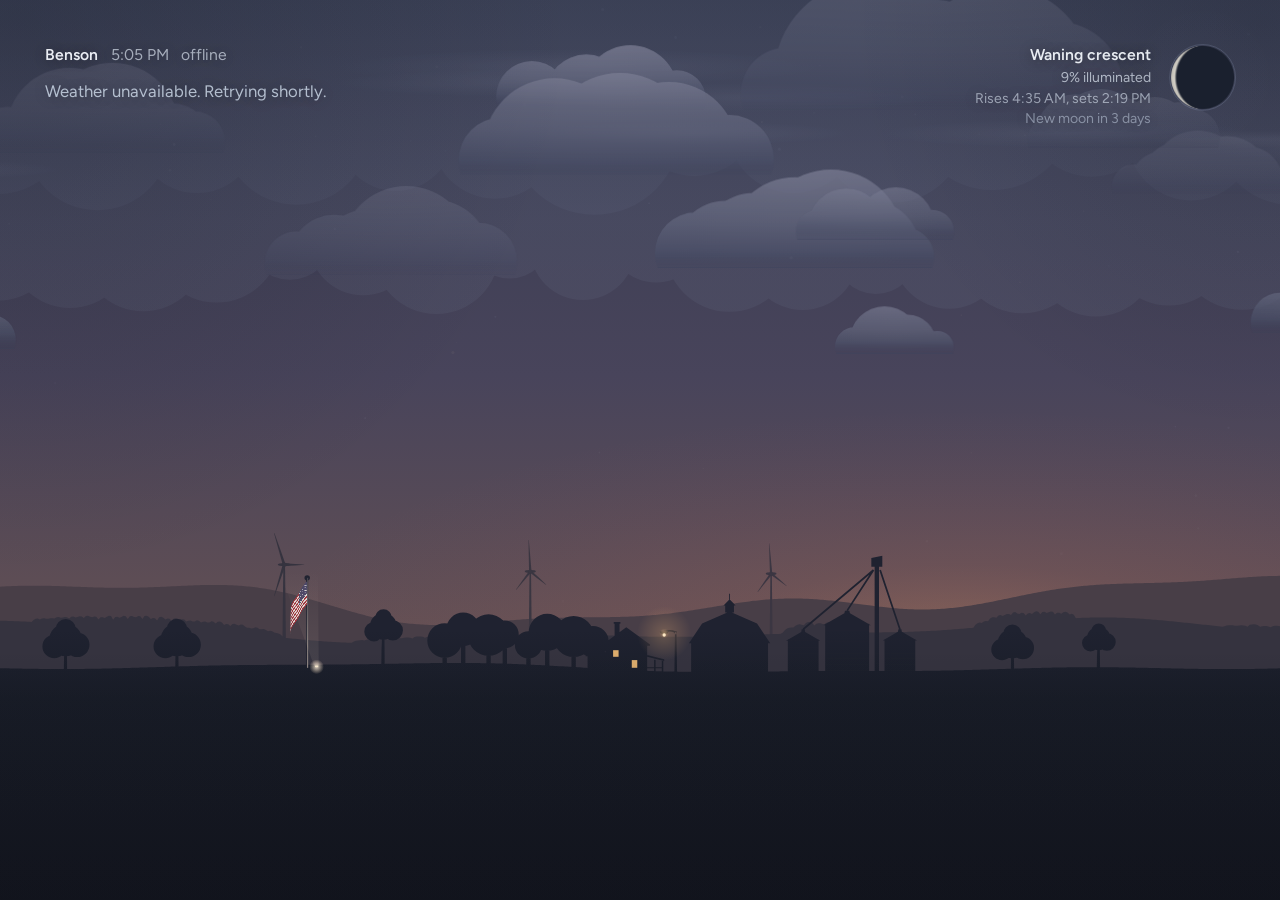
==== commit 33ac117d: "Web app with Build 52: hourly graph, pressure and visibility cards, card switches Co-Authored-By: Cl" ====
--- a/index.html
+++ b/index.html
@@ -299,6 +299,12 @@
       <button data-show="showLandmarks">Landmarks</button>
       <button data-show="rainOnGlass">Rain on glass</button>
     </div>
+    <h4>Cards</h4>
+    <div class="chips">
+      <button data-show="showGraph">Hourly graph</button>
+      <button data-show="cardPress">Pressure</button>
+      <button data-show="cardVis">Visibility</button>
+    </div>
     <h4>About</h4>
     <div id="credits">
       <div id="appVer" class="cr-by" hidden></div>
@@ -653,7 +659,8 @@
   flagFade   : 0.45,         // daytime fade so the flag sits in the scene (0 = full colour)
   debugTime  : true,
   testMode   : false,        // test rig + debug keys; toggled from the settings gear
-  showLandmarks: true,       // famous structures near the place (Eiffel Tower, Opera House ...)
+  showLandmarks: true,
+  showGraph: true, cardPress: true, cardVis: true,   // build 52: phone cards       // famous structures near the place (Eiffel Tower, Opera House ...)
   showAurora : true,         // aurora curtains, note under the moon, storm (!) on day list
   rainOnGlass: true,         // drops landing and running down the "window" in rain
   maxFPS     : 30,           // ceiling; the loop idles far below this
@@ -685,7 +692,8 @@
 };
 /* Settings chosen in the gear panel persist across sessions. */
 const SETTING_KEYS = ["units","windMS","clock24","showHourly","showCards","showMoon","showSunArc",
-                      "showTurbines","showFlag","flagDesign","flagLight","testMode","showAurora","showLandmarks","rainOnGlass"];
+                      "showTurbines","showFlag","flagDesign","flagLight","testMode","showAurora","showLandmarks","rainOnGlass",
+                      "showGraph","cardPress","cardVis"];
 (function restoreSettings(){
   try {
     const j = JSON.parse(STORE.get("weather.settings") || "null");
@@ -1089,7 +1097,7 @@
     + "weather_code,cloud_cover,wind_speed_10m,wind_direction_10m,wind_gusts_10m,precipitation"
     + "&hourly=temperature_2m,precipitation_probability,weather_code,"
     + "wind_speed_10m,wind_direction_10m,wind_gusts_10m,"
-    + "precipitation,rain,showers,snowfall"
+    + "precipitation,rain,showers,snowfall,apparent_temperature,cloud_cover,relative_humidity_2m"
     + "&daily=weather_code,temperature_2m_max,temperature_2m_min,"
     + "precipitation_probability_max,precipitation_sum,wind_speed_10m_max,"
     + "wind_gusts_10m_max,wind_direction_10m_dominant"
@@ -1133,7 +1141,10 @@
            rain + showers, snow is depth (in, or cm when metric) */
         amt : h.precipitation ? h.precipitation[i] : null,
         rain: h.rain ? (h.rain[i] || 0) + (h.showers ? h.showers[i] || 0 : 0) : null,
-        snow: h.snowfall ? h.snowfall[i] : null
+        snow: h.snowfall ? h.snowfall[i] : null,
+        feels: h.apparent_temperature && h.apparent_temperature[i] != null ? Math.round(h.apparent_temperature[i]) : null,
+        cloud: h.cloud_cover ? h.cloud_cover[i] : null,
+        humid: h.relative_humidity_2m ? h.relative_humidity_2m[i] : null
       })),
       at: Date.now()
     };
@@ -1434,7 +1445,10 @@
                                 amt: hasGrid ? L(o.qpf || 0) : null,
                                 /* rain is what's left of the liquid once the snow (about 10:1) is taken out */
                                 rain: hasGrid ? L(Math.max(0, (o.qpf || 0) - (o.snw || 0)/10)) : null,
-                                snow: hasGrid ? S(o.snw || 0) : null }));
+                                snow: hasGrid ? S(o.snw || 0) : null,
+                                /* build 52: for the hourly graph */
+                                feels: o.feelsF != null ? Math.round(T(o.feelsF)) : null,
+                                cloud: o.sky, humid: o.rh != null ? Math.round(o.rh) : null }));
   const byDay = new Map();
   hours.forEach((o, i) => {
     const d = o.time.slice(0, 10);
@@ -1776,8 +1790,30 @@
            layers: layers.map(l => l.amount + (l.base && l.base.value != null
              ? Math.round(l.base.value*3.281/100) : "")).join(" ") };
 }
+/* build 52: pressure (with its 3-hour change) and visibility from the
+   nearest station's reports, for the Pressure and Visibility cards */
+let OBS_PV = null;
+function obsPV(feats){
+  const now = Date.now(), val = x => x && x.value != null ? x.value : null;
+  const rows = feats.map(f => {
+    const q = f.properties || {};
+    return { t: Date.parse(q.timestamp), pa: val(q.seaLevelPressure) != null ? val(q.seaLevelPressure) : val(q.barometricPressure),
+             vis: val(q.visibility), text: q.textDescription || "" };
+  }).filter(r => isFinite(r.t));
+  const r0 = rows.find(r => now - r.t < 2*3600e3 && (r.pa != null || r.vis != null));
+  if(!r0) return null;
+  let trend = null;
+  if(r0.pa != null){
+    const r3 = rows.filter(r => r.pa != null && Math.abs(r.t - (r0.t - 3*3600e3)) < 50*60000)
+                   .sort((a, b) => Math.abs(a.t - (r0.t - 3*3600e3)) - Math.abs(b.t - (r0.t - 3*3600e3)))[0];
+    if(r3) trend = (r0.pa - r3.pa)/100;
+  }
+  const hist = rows.filter(r => r.pa != null && r0.t - r.t <= 6*3600e3).map(r => ({ t: r.t, hpa: r.pa/100 })).reverse();
+  return { t: r0.t, hpa: r0.pa != null ? r0.pa/100 : null, visM: r0.vis, text: r0.text, trend, hist };
+}
 function loadObs(){
   const P = PLACE, stamp = P.lat + "," + P.lng, key = "weather.stations.v2:" + placeKey();
+  OBS_PV = null;
   if(P.cc && P.cc !== "US"){ OBS = null; OBS_STATE = "not used outside US"; return; }
   const stations = () => {
     const c = STORE.get(key);
@@ -1789,6 +1825,7 @@
       .then(j => {
         const list = (j.features || []).map(f => {
           const g = f.geometry && f.geometry.coordinates;
+          try { STORE.set("weather.stn." + f.properties.stationIdentifier, f.properties.name || ""); } catch(e){}
           return { id: f.properties.stationIdentifier,
                    km: g ? kmBetween(P.lat, P.lng, g[1], g[0]) : 999 };
         }).filter(x => x.km <= OBS_MAX_KM).sort((a, b) => a.km - b.km).slice(0, 4).map(x => x.id);
@@ -1797,14 +1834,18 @@
         return list;
       });
   };
-  OBS_STATE = "loading";
+  OBS_STATE = "loading"; OBS_PV = null;
   stations().then(ids => {
     const tries = [];
     const next = i => {
       if(i >= ids.length) return Promise.reject("no usable report (" + tries.join(", ") + ")");
-      return cachedJSON("https://api.weather.gov/stations/" + ids[i] + "/observations?limit=8", 9*60000,
+      return cachedJSON("https://api.weather.gov/stations/" + ids[i] + "/observations?limit=12", 9*60000,
           x => fetch(x, OBS_HDR).then(r => r.ok ? r.json() : Promise.reject(r.status)))
         .then(j => {
+          if(!OBS_PV && PLACE.lat + "," + PLACE.lng === stamp){
+            const pv = obsPV(j.features || []);
+            if(pv){ pv.id = ids[i]; pv.name = STORE.get("weather.stn." + ids[i]) || ids[i]; OBS_PV = pv; }
+          }
           for(const f of (j.features || [])){       // newest first
             const o = obsFromFeature(f, P);
             if(o){ o.id = ids[i]; return o; }
@@ -8188,6 +8229,7 @@
   CONFIG[b.dataset.show] = !CONFIG[b.dataset.show];
   if(b.dataset.show === "showLandmarks") seedLand();
   lastDraw = 0; syncRig();
+  if(typeof phRedraw === "function") phRedraw();
 }));
 document.getElementById("sHomeSet").addEventListener("click", () => {
   CONFIG.home = Object.assign({}, PLACE);
--- a/phone.css
+++ b/phone.css
@@ -398,7 +398,9 @@
 #phRadar .rdTime { z-index: 2; }
 .rdGear { padding: 8px 10px; display: flex; align-items: center; }
 .rdLay .rdHead { font-size: 11px; letter-spacing: .08em; text-transform: uppercase; color: #8aa3b8; cursor: default; padding-bottom: 4px; }
-.rdTop, .rdZoom, .rdBot, .rdLay { z-index: 3; }
+.rdTop, .rdZoom, .rdBot { z-index: 3; }
+/* build 52: the open menus sit over the zoom buttons, not under them */
+.rdLay { z-index: 5; }
 /* build 40: the map library's own CSS (loaded later) sets .maplibregl-map to
    position:relative, which undid inset:0 and left the map 0px tall - blank */
 #rdFull .rdGL, #phRadar .rdGL { position: absolute !important; inset: 0; width: 100%; height: 100%; }
@@ -441,3 +443,82 @@
 .rdSpd button.on { background: rgba(120,224,242,.22); border-color: rgba(120,224,242,.7); }
 .rdLayName { font: 600 12.5px/1.2 Figtree, system-ui, sans-serif; opacity: .85; margin: 2px 0 4px; }
 #rdSet { max-height: 70vh; overflow-y: auto; }
+
+/* build 52: pressure / visibility cards, hourly graph */
+.big small { font-size: 15px; color: rgba(220,230,245,.8); font-weight: 500; }
+.grid2 .pc { position: relative; }
+.spark { display: block; width: 100%; height: 30px; margin-top: 6px; }
+.sparkDot { position: absolute; width: 0; height: 0; }
+.vbar { position: relative; height: 5px; border-radius: 3px; margin: 12px 0 4px; background: rgba(255,255,255,.08); overflow: hidden; }
+.vbar i { position: absolute; left: 0; top: 0; bottom: 0; border-radius: 3px; background: #90c3f2; }
+#phGraph .gChips { display: flex; gap: 6px; overflow-x: auto; scrollbar-width: none; margin: 0 -16px 8px; padding: 0 16px; }
+#phGraph .gChips::-webkit-scrollbar { display: none; }
+#phGraph .gChips button { flex: 0 0 auto; padding: 6px 11px; border-radius: 14px; border: 1px solid rgba(160,190,235,.18);
+  background: rgba(255,255,255,.05); color: rgba(226,234,246,.88); font: 500 13px/1 Figtree, system-ui, sans-serif; }
+#phGraph .gChips button.on { background: rgba(120,224,242,.2); border-color: rgba(120,224,242,.65); color: #fff; }
+#phGraph .gWrap { position: relative; overflow-x: auto; overflow-y: hidden; scrollbar-width: none; margin: 0 -4px; }
+#phGraph .gWrap::-webkit-scrollbar { display: none; }
+#phGraph .gSvg { max-width: none; height: auto; display: block; touch-action: pan-x pan-y; }
+#phGraph .gT { font: 400 9px Figtree, system-ui, sans-serif; fill: rgba(200,214,236,.65); text-anchor: middle; }
+#phGraph .gD { font: 600 9px Figtree, system-ui, sans-serif; fill: rgba(200,214,236,.75); }
+#phGraph .gV { font: 600 10px Figtree, system-ui, sans-serif; fill: #fff; text-anchor: middle; }
+#phGraph .gRead { position: absolute; top: -2px; right: 0; font: 600 12.5px/1 Figtree, system-ui, sans-serif; color: #fff; }
+
+/* build 52: full-screen graph */
+#gfFull { position: fixed; inset: 0; z-index: 8400; background: linear-gradient(#152036, #0b111d 70%); color: #e8eef8;
+  display: flex; flex-direction: column; font: 400 14px/1.4 Figtree, system-ui, sans-serif;
+  padding: calc(12px + env(safe-area-inset-top)) 0 calc(10px + env(safe-area-inset-bottom)); }
+#gfFull[hidden] { display: none; }
+.gfTop { display: flex; align-items: center; gap: 10px; padding: 0 10px 8px; }
+.gfTitle { font: 600 11px/1 Figtree, system-ui, sans-serif; letter-spacing: .14em; text-transform: uppercase; color: rgba(170,190,220,.72); }
+#gfFull .gfChips { display: flex; flex-direction: column; gap: 8px; padding: 4px 14px 14px; overflow-y: auto; }
+#gfFull .gfChips button { padding: 6px 10px; border-radius: 14px; border: 1px solid rgba(160,190,235,.18); background: rgba(255,255,255,.04);
+  color: rgba(226,234,246,.7); font: 500 13px/1 Figtree, system-ui, sans-serif; display: flex; align-items: center; gap: 6px; }
+#gfFull .gfChips button i { width: 10px; height: 10px; border-radius: 50%; border: 2px solid var(--c); }
+#gfFull .gfChips button.on { color: #fff; border-color: var(--c); background: rgba(255,255,255,.08); }
+#gfFull .gfChips button.on i { background: var(--c); }
+.gfRead { min-height: 36px; padding: 0 12px 6px; font-size: 12.5px; line-height: 1.35; }
+.gfRead b { color: #fff; margin-right: 4px; }
+.gfBody { flex: 1; display: flex; min-height: 0; overflow: hidden; }
+.gfAxis { flex: 0 0 48px; }
+.gfScroll { flex: 1; overflow-x: auto; overflow-y: hidden; scrollbar-width: none; touch-action: pan-x pinch-zoom; }
+.gfScroll::-webkit-scrollbar { display: none; }
+.gfT { font: 400 10.5px Figtree, system-ui, sans-serif; fill: rgba(200,214,236,.65); text-anchor: middle; }
+.gfDay { font: 600 11px Figtree, system-ui, sans-serif; fill: rgba(220,230,245,.85); }
+.gfV { font: 600 11px Figtree, system-ui, sans-serif; text-anchor: middle; }
+.gfA { font: 400 10.5px Figtree, system-ui, sans-serif; fill: rgba(200,214,236,.6); text-anchor: end; }
+
+.gfAl { font: 600 10.5px Figtree, system-ui, sans-serif; fill: rgba(255,226,170,.92); }
+.gfNow { font: 700 10.5px Figtree, system-ui, sans-serif; fill: #78e0f2; }
+.gfPast { font: 500 10px Figtree, system-ui, sans-serif; fill: rgba(200,214,236,.6); text-anchor: end; }
+.gfFz { font: 500 9.5px Figtree, system-ui, sans-serif; fill: #90c3f2; opacity: .8; }
+.gfU { font: 600 9.5px Figtree, system-ui, sans-serif; fill: rgba(200,214,236,.75); }
+.gfKey { font: 600 10px Figtree, system-ui, sans-serif; }
+
+/* build 52: data drawer from the left */
+.gfDrawer { position: absolute; top: 0; left: 0; bottom: 0; width: min(270px, 78vw); background: rgba(16,24,40,.98);
+  border-right: 1px solid rgba(160,190,235,.16); box-shadow: 10px 0 30px rgba(0,0,0,.45); transform: translateX(-105%);
+  transition: transform .22s ease; display: flex; flex-direction: column; padding-top: calc(12px + env(safe-area-inset-top)); z-index: 3; }
+.gfDrawer.open { transform: none; }
+.gfShade { position: absolute; inset: 0; background: rgba(0,0,0,.5); z-index: 2; }
+.gfShade[hidden] { display: none; }
+.gfDHead { display: flex; justify-content: space-between; align-items: center; padding: 6px 14px 10px;
+  font: 600 11px/1 Figtree, system-ui, sans-serif; letter-spacing: .14em; text-transform: uppercase; color: rgba(170,190,220,.75); }
+.gfDHead button { background: none; border: 0; color: #e8eef8; font-size: 18px; padding: 4px 6px; }
+#gfFull .gfChips button { justify-content: flex-start; padding: 10px 12px; font-size: 14.5px; border-radius: 12px; }
+
+/* build 52: tighter top, pull tab for the data drawer */
+#gfFull { padding-top: calc(6px + env(safe-area-inset-top)); }
+.gfTop { padding: 0 10px 4px; gap: 8px; }
+#gfFull .gfTop .rdB { font-size: 14px; padding: 7px 11px; white-space: nowrap; max-width: 62vw; overflow: hidden; text-overflow: ellipsis; }
+.gfTitle { white-space: nowrap; }
+.gfRead { min-height: 34px; font-size: 12.5px; padding: 0 12px 4px; }
+.gfPull { position: absolute; left: 0; top: 50%; transform: translateY(-50%); z-index: 2; width: 18px; height: 72px; padding: 0;
+  border: 1px solid rgba(160,190,235,.25); border-left: 0; border-radius: 0 12px 12px 0; background: rgba(30,44,70,.92);
+  box-shadow: 2px 0 10px rgba(0,0,0,.35); }
+.gfPull i { position: absolute; left: 6px; top: 22px; bottom: 22px; width: 4px; border-left: 2px solid rgba(220,232,250,.55); border-right: 2px solid rgba(220,232,250,.55); }
+.gfBody { padding-left: 16px; }
+.gfRead { white-space: nowrap; overflow-x: auto; scrollbar-width: none; }
+.gfRead::-webkit-scrollbar { display: none; }
+.gfRead { min-height: 22px; }
+.gfPull i { left: 4px; width: 6px; box-sizing: border-box; }
